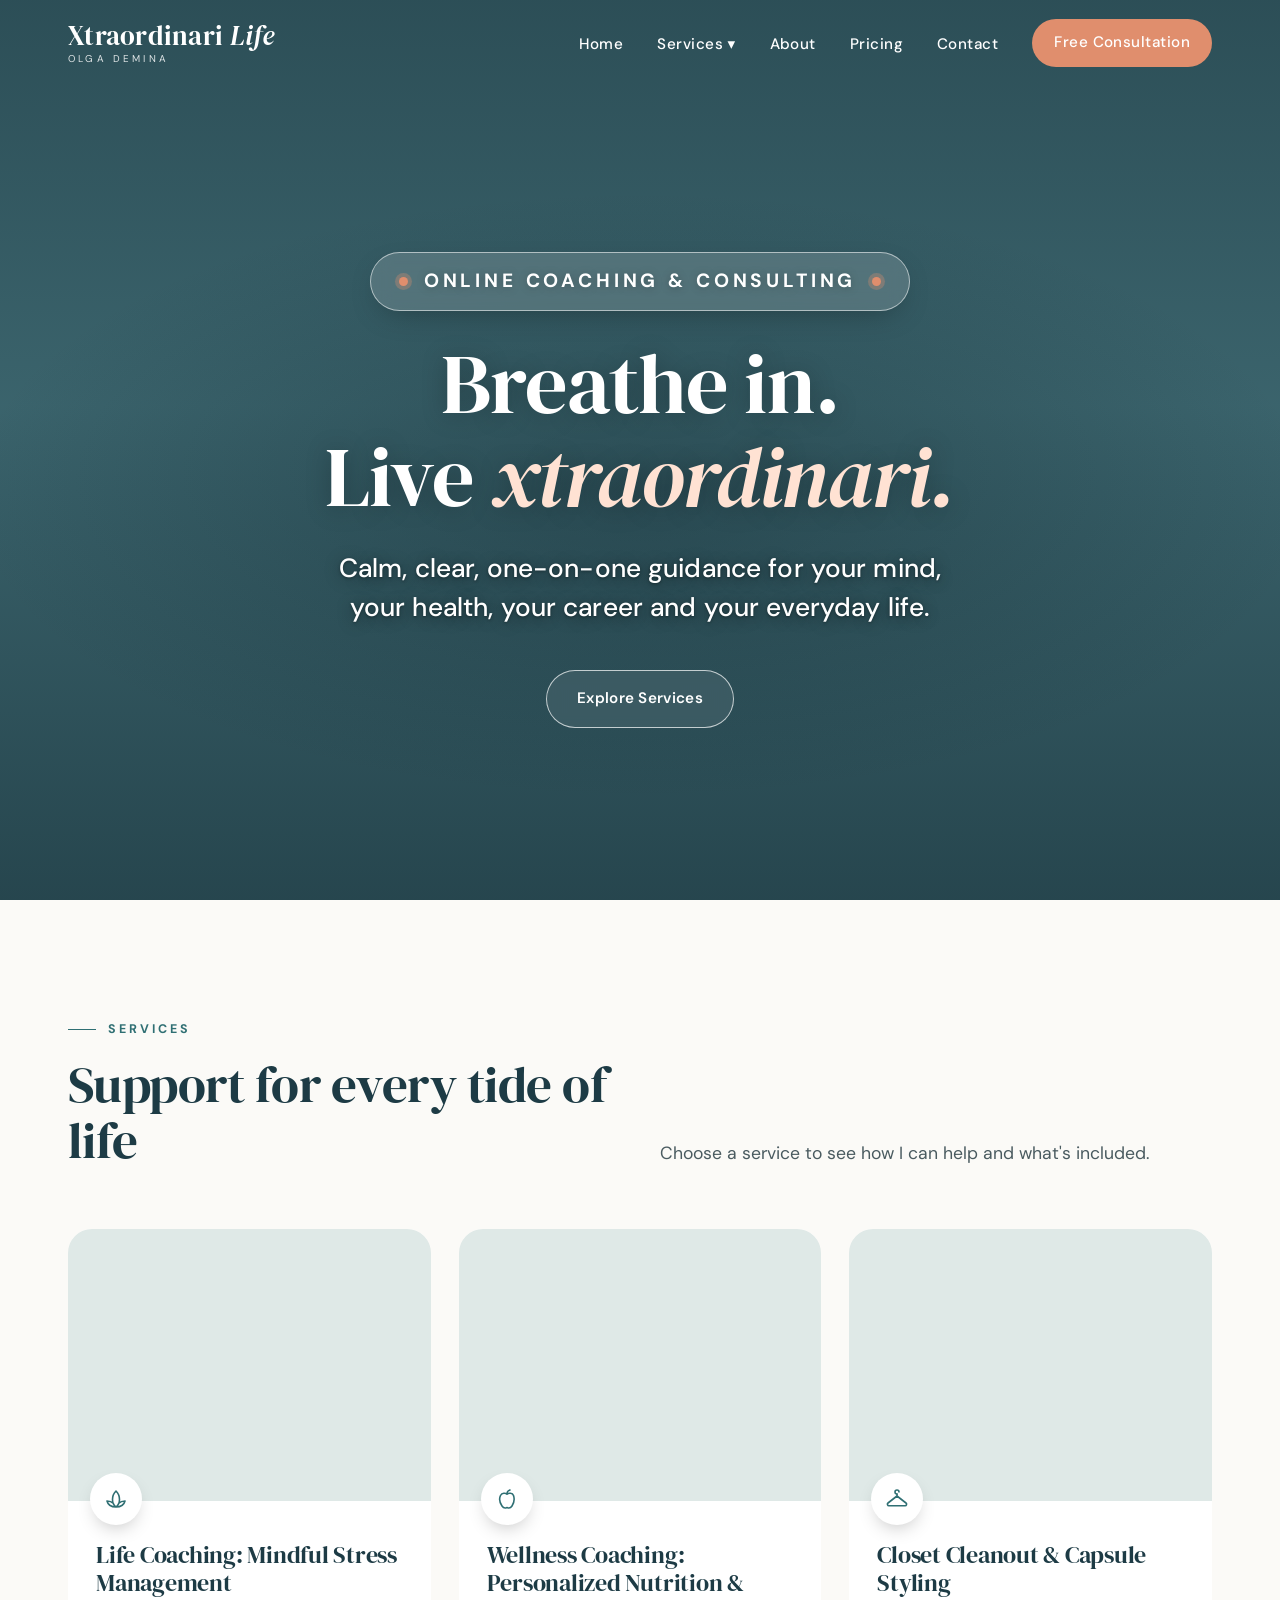
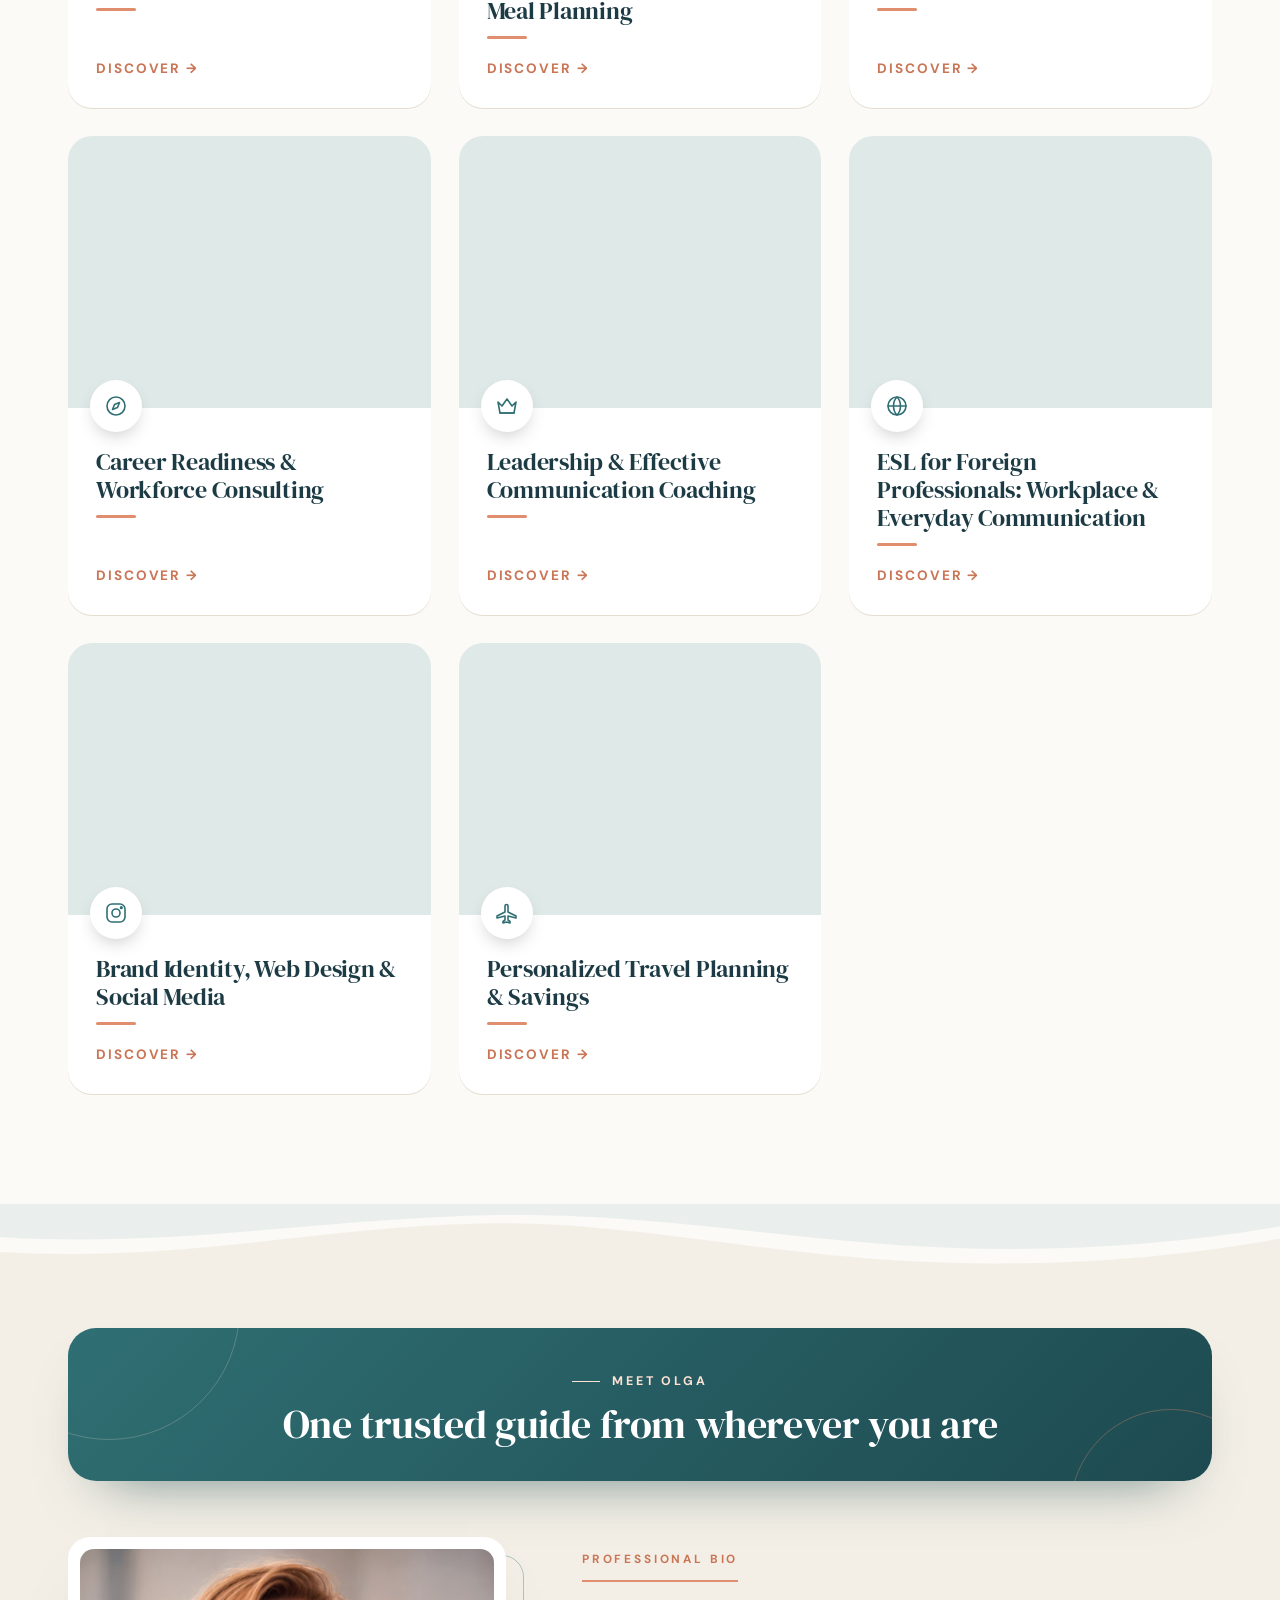
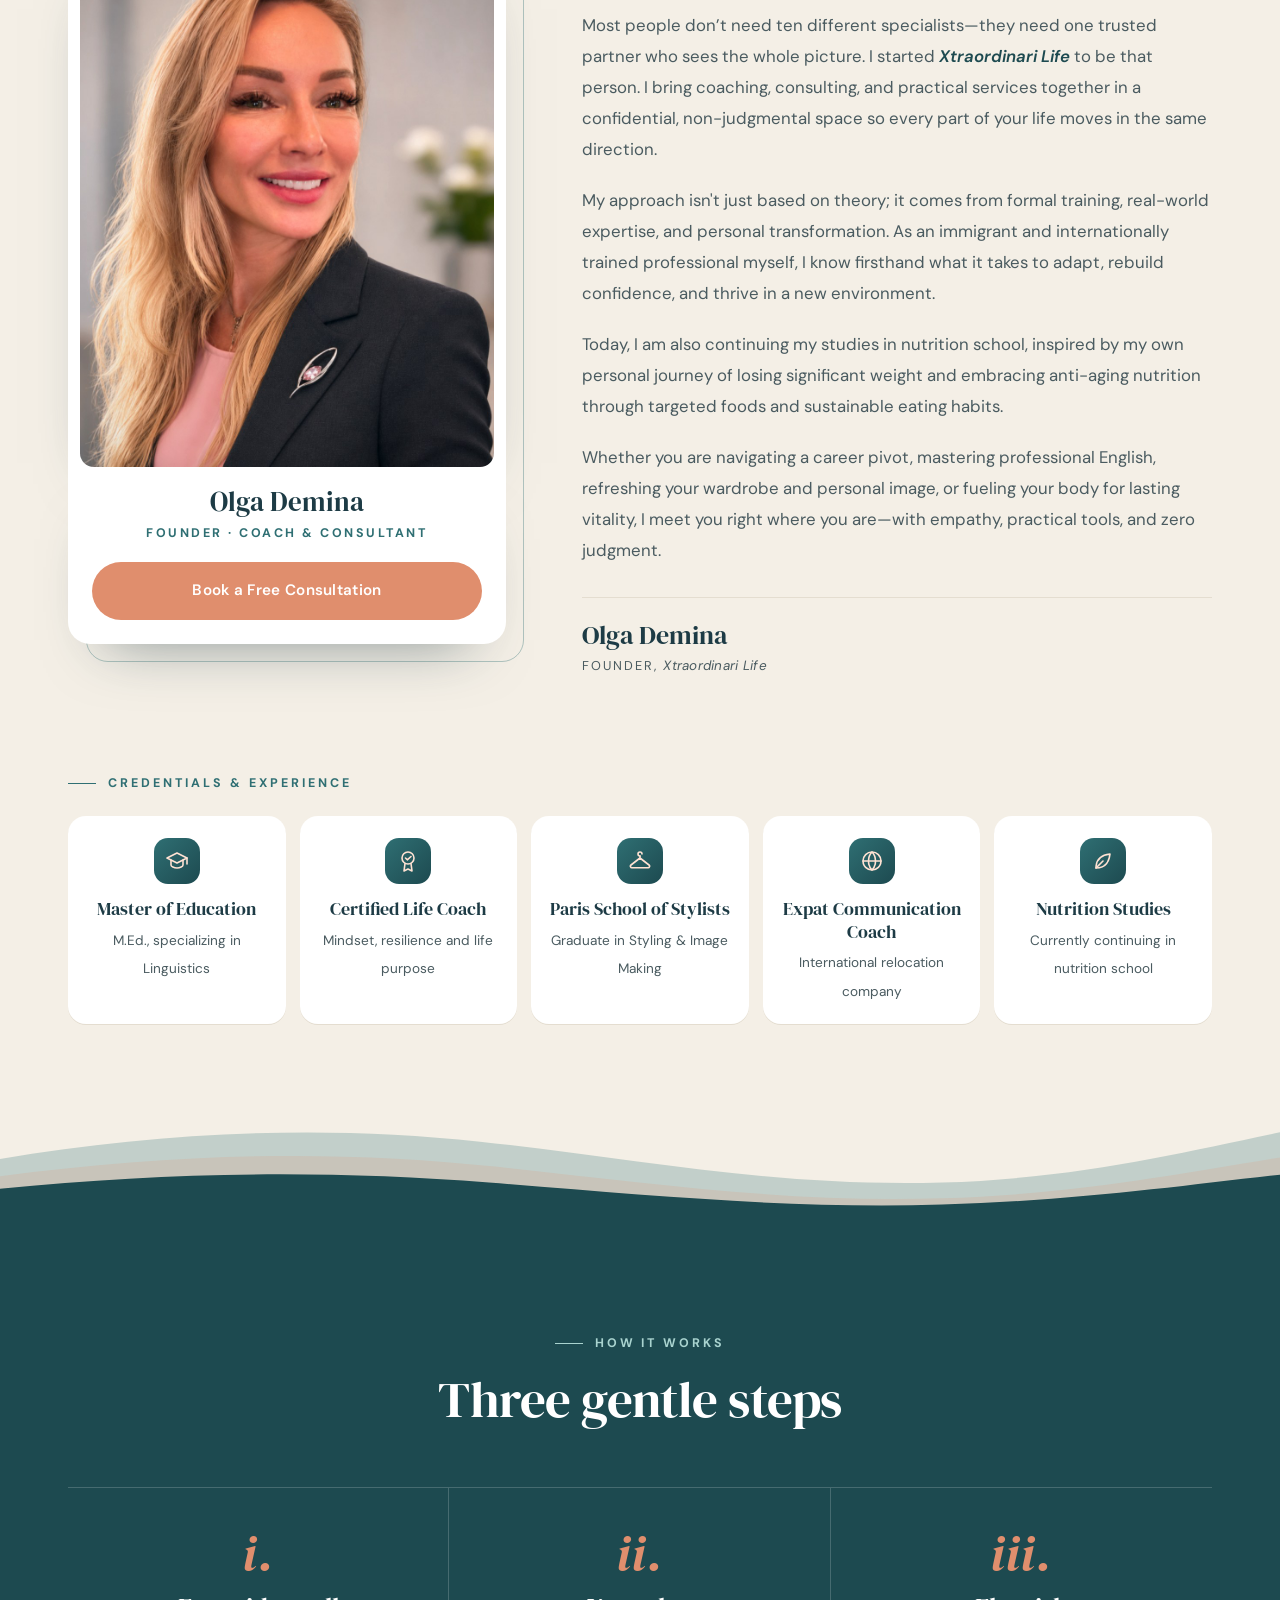
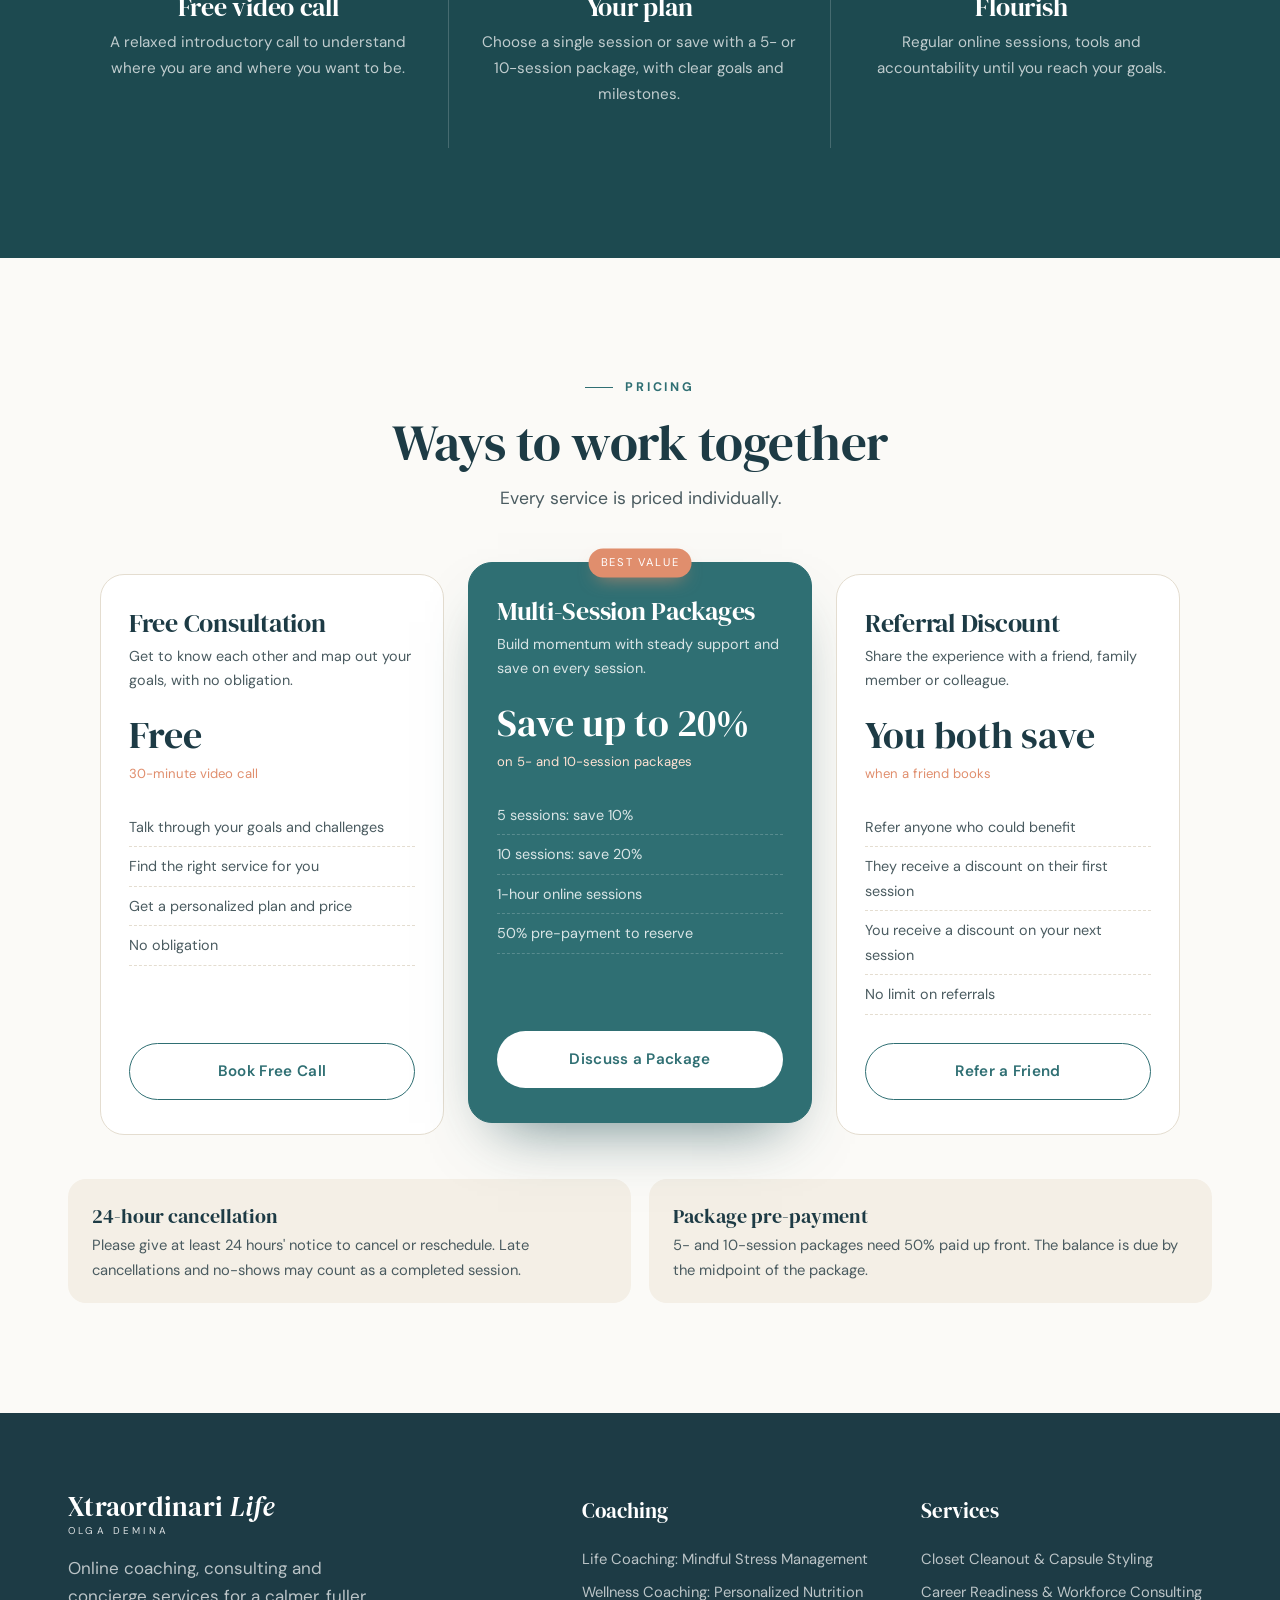
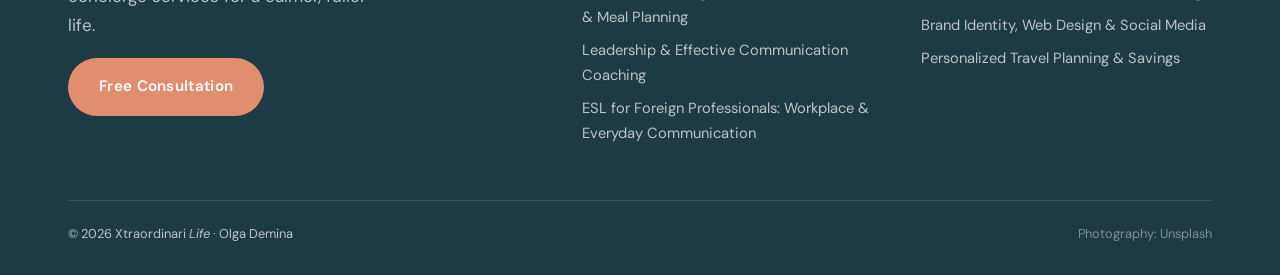
==== index.html @ 35a38933 "Add files via upload" ====
<!DOCTYPE html>
<html lang="en">
<head>
<meta charset="UTF-8">
<meta name="viewport" content="width=device-width, initial-scale=1.0">
<title>xtraordinari Life | Olga Demina — Online Coaching & Consulting</title>
<link rel="canonical" href="https://www.xtraordinari.com/">
<meta name="description" content="xtraordinari Life with Olga Demina: online life coaching, wellness and nutrition coaching, closet and capsule styling, career and workforce consulting, leadership and communication coaching, ESL for professionals, travel planning, and brand identity, web design and social media.">
<link rel="preconnect" href="https://fonts.googleapis.com"><link rel="preconnect" href="https://fonts.gstatic.com" crossorigin>
<link href="https://fonts.googleapis.com/css2?family=DM+Serif+Display:ital@0;1&family=DM+Sans:ital,opsz,wght@0,9..40,400;0,9..40,500;0,9..40,600;0,9..40,700;1,9..40,400&display=swap" rel="stylesheet">
<style>
:root{--sea:#2f6f73;--sea-deep:#1d4a50;--navy:#1d3b45;--sand:#f4efe6;--foam:#fbfaf7;--coral:#e08e6d;--coral-d:#c97556;--mist:#dfe9e7;--muted:#4a5b60;--line:#e4ddd0;--r:24px;--serif:'DM Serif Display',Georgia,serif;--sans:'DM Sans',system-ui,sans-serif}
*{box-sizing:border-box;margin:0;padding:0}
html{scroll-behavior:smooth}
body{font-family:var(--sans);font-weight:400;font-size:17px;color:var(--navy);background:var(--foam);line-height:1.7;-webkit-font-smoothing:antialiased}
a{color:inherit;text-decoration:none}
img{display:block;max-width:100%}
.wrap{max-width:1200px;margin:0 auto;padding:0 28px}
h1,h2,h3{font-family:var(--serif);font-weight:400;line-height:1.1;letter-spacing:-.01em;color:var(--navy)}
h2{font-size:clamp(2.3rem,4vw,3.4rem)}
h3{font-size:1.65rem}
.kicker{font-size:.78rem;letter-spacing:.24em;text-transform:uppercase;color:var(--sea);font-weight:700;display:inline-flex;align-items:center;gap:12px;margin-bottom:16px}
.kicker::before{content:"";width:28px;height:1px;background:currentColor}
.lead{font-size:1.1rem;color:var(--muted);font-weight:400;max-width:620px}
section{padding:110px 0}
.btn{display:inline-flex;align-items:center;gap:10px;padding:15px 30px;border-radius:999px;font-family:var(--sans);font-weight:600;font-size:.95rem;letter-spacing:.02em;cursor:pointer;border:1px solid transparent;transition:.3s}
.btn-coral{background:var(--coral);color:#fff}.btn-coral:hover{background:var(--coral-d);transform:translateY(-2px)}
.btn-ghost{border-color:rgba(255,255,255,.7);color:#fff;backdrop-filter:blur(6px);background:rgba(255,255,255,.08)}.btn-ghost:hover{background:#fff;color:var(--navy)}
.btn-line{border-color:var(--sea);color:var(--sea)}.btn-line:hover{background:var(--sea);color:#fff}

/* header */
header{position:fixed;inset:0 0 auto 0;z-index:60;transition:.35s}
header.solid{background:rgba(251,250,247,.94);backdrop-filter:blur(14px);box-shadow:0 1px 0 var(--line)}
.nav{display:flex;align-items:center;justify-content:space-between;height:86px}
.logo{font-family:var(--serif);font-size:1.7rem;font-weight:400;color:#fff;letter-spacing:.01em;line-height:1}
.logo small{display:block;font-family:var(--sans);font-size:.62rem;letter-spacing:.32em;text-transform:uppercase;font-weight:400;opacity:.85;margin-top:5px}
header.solid .logo,header.solid .menu>li>a,header.solid .menu>li>button{color:var(--navy)}
.menu{display:flex;gap:34px;list-style:none;align-items:center}
.menu>li>a,.menu>li>button{color:#fff;font-size:.95rem;font-weight:500;background:none;border:0;font-family:var(--sans);cursor:pointer;letter-spacing:.03em}
.menu>li>a:hover,.menu>li>button:hover{color:var(--coral)}
.menu>li>a.btn{color:#fff!important;padding:11px 22px;background:var(--coral)}
.dropdown{position:relative}
.dropdown-panel{position:absolute;top:calc(100% + 18px);right:-120px;width:620px;background:#fff;border-radius:20px;padding:16px;display:grid;grid-template-columns:1fr 1fr;gap:2px;box-shadow:0 30px 60px -30px rgba(29,59,69,.4);opacity:0;visibility:hidden;transform:translateY(8px);transition:.25s}
.dropdown-panel::before{content:"";position:absolute;top:-18px;left:0;right:0;height:18px}
.dropdown:hover .dropdown-panel,.dropdown:focus-within .dropdown-panel{opacity:1;visibility:visible;transform:none}
.dropdown-panel a{display:flex;gap:12px;align-items:center;padding:9px 12px;border-radius:12px;font-size:.9rem;color:var(--navy)}
.dropdown-panel a:hover{background:var(--sand)}
.mini-ico{width:30px;height:30px;border-radius:50%;background:var(--mist);color:var(--sea);display:grid;place-items:center;flex-shrink:0}.mini-ico svg{width:16px;height:16px}
.burger{display:none;background:none;border:0;width:44px;height:44px;cursor:pointer}
.burger span{display:block;width:24px;height:1.5px;background:#fff;margin:6px auto}
header.solid .burger span{background:var(--navy)}

/* hero */
.hero{position:relative;min-height:100vh;display:flex;align-items:center;color:#fff;background:#4c7d86 center/cover no-repeat;overflow:hidden}
.hero::before{content:"";position:absolute;inset:0;background:radial-gradient(ellipse 70% 45% at 50% 55%,rgba(18,40,48,.35),transparent 75%),linear-gradient(180deg,rgba(18,40,48,.55) 0%,rgba(18,40,48,.3) 45%,rgba(18,40,48,.65) 100%)}
.hero .wrap{position:relative;text-align:center;padding-top:80px}
.hero h1{color:#fff;font-size:clamp(2.8rem,6.6vw,5.6rem);font-weight:400;letter-spacing:-.015em;text-shadow:0 2px 24px rgba(0,0,0,.25)}
.hero h1 em{font-style:italic;color:#ffe2d3}
.hero p{font-size:clamp(1.15rem,1.9vw,1.5rem);font-weight:500;line-height:1.55;max-width:760px;margin:24px auto 40px;color:#fff;text-shadow:0 2px 16px rgba(0,0,0,.45),0 1px 3px rgba(0,0,0,.35)}
.hero p.hero-lead{font-size:clamp(1.2rem,2.1vw,1.65rem);line-height:1.5;max-width:640px;text-wrap:balance;letter-spacing:.005em;margin:26px auto 42px}
.hero .kicker{color:#fff}
.hero-theme{display:inline-flex;align-items:center;gap:16px;margin-bottom:26px;padding:12px 28px;border-radius:999px;background:rgba(255,255,255,.16);border:1.5px solid rgba(255,255,255,.55);backdrop-filter:blur(10px);-webkit-backdrop-filter:blur(10px);color:#fff;font-family:var(--sans);font-weight:700;font-size:clamp(.95rem,1.5vw,1.25rem);letter-spacing:.2em;text-transform:uppercase;box-shadow:0 10px 30px -12px rgba(0,0,0,.35);text-shadow:0 1px 8px rgba(0,0,0,.25)}
.hero-theme i{width:9px;height:9px;border-radius:50%;background:var(--coral);box-shadow:0 0 0 4px rgba(224,142,109,.3);flex-shrink:0}
@media(max-width:600px){.hero-theme{letter-spacing:.12em;padding:10px 18px;gap:10px;font-size:.85rem}}
.hero-actions{display:flex;gap:14px;justify-content:center;flex-wrap:wrap}
.hero-strip{position:absolute;left:50%;bottom:36px;transform:translateX(-50%);display:flex;gap:0;background:rgba(255,255,255,.14);backdrop-filter:blur(14px);border:1px solid rgba(255,255,255,.25);border-radius:999px;padding:10px 12px;white-space:nowrap}
.hero-strip span{padding:6px 22px;font-size:.88rem;letter-spacing:.04em;border-right:1px solid rgba(255,255,255,.25)}
.hero-strip span:last-child{border:0}

/* services */
.services{background:var(--foam)}
.head{display:grid;grid-template-columns:1fr 1fr;gap:40px;align-items:end;margin-bottom:60px}
.tiles{display:grid;grid-template-columns:repeat(auto-fill,minmax(270px,1fr));gap:28px}
.card{background:#fff;border-radius:var(--r);overflow:hidden;display:flex;flex-direction:column;transition:.35s;box-shadow:0 1px 0 var(--line)}
.card:hover{transform:translateY(-6px);box-shadow:0 30px 50px -30px rgba(29,59,69,.45)}
.card .ph{aspect-ratio:4/3;position:relative}
.card .ph-img{position:absolute;inset:0;overflow:hidden;background:var(--mist)}
.card .ph-img div{position:absolute;inset:0;background-position:center;background-size:cover;background-repeat:no-repeat;transition:transform .8s}
.card:hover .ph-img div{transform:scale(1.06)}
.card .ico{position:absolute;left:22px;bottom:-24px;width:52px;height:52px;border-radius:50%;background:#fff;color:var(--sea);display:grid;place-items:center;box-shadow:0 8px 20px -8px rgba(0,0,0,.3);z-index:2}
.card .ico svg{width:24px;height:24px}
.card .body{padding:40px 28px 28px;flex:1;display:flex;flex-direction:column}
.card .sub{font-size:.72rem;letter-spacing:.16em;text-transform:uppercase;font-weight:700;color:var(--sea);margin-bottom:10px;line-height:1.4}
.card h3{font-size:clamp(1.5rem,1.9vw,1.75rem);line-height:1.15;margin-bottom:18px;color:var(--navy);position:relative;padding-bottom:14px}
.card h3::after{content:"";position:absolute;left:0;bottom:0;width:40px;height:3px;border-radius:3px;background:var(--coral);transition:width .35s}
.card:hover h3::after{width:80px}
.card:hover h3{color:var(--sea-deep)}
.card p{font-size:1rem;line-height:1.6;color:var(--muted);font-weight:400;flex:1}
.card .go{margin-top:auto;font-size:.85rem;letter-spacing:.14em;text-transform:uppercase;color:var(--coral-d);font-weight:700}

/* about */
.about{background:var(--sand);padding:0;overflow:hidden}
#about{scroll-margin-top:60px}
.about .about-grid{padding:56px 28px 90px}
.wave{line-height:0}.wave svg{display:block;width:100%;height:90px}
.wave-bottom svg{height:110px}
.about-head{padding:34px 28px 0}
.about-title{position:relative;background:linear-gradient(135deg,var(--sea),var(--sea-deep));border-radius:28px;padding:34px 44px;text-align:center;overflow:hidden;box-shadow:0 30px 60px -36px rgba(29,74,80,.7)}
.about-title::before,.about-title::after{content:"";position:absolute;border-radius:50%;border:1px solid rgba(255,226,211,.22)}
.about-title::before{width:260px;height:260px;left:-90px;top:-150px}
.about-title::after{width:200px;height:200px;right:-60px;bottom:-130px;border-color:rgba(224,142,109,.35)}
.about-title .kicker{color:#ffe2d3;margin-bottom:10px}
.about-title h2{color:#fff;font-size:clamp(1.6rem,3.1vw,2.6rem);white-space:nowrap;line-height:1.15}
.about-marquee{overflow:hidden;white-space:nowrap;user-select:none}
.about-marquee .track{display:inline-flex;align-items:center;gap:34px;padding-right:34px;animation:aboutScroll 46s linear infinite;will-change:transform}
.about-marquee .track.rev{animation-direction:reverse;animation-duration:52s}
.about-marquee:hover .track{animation-play-state:paused}
@keyframes aboutScroll{from{transform:translateX(0)}to{transform:translateX(-50%)}}
.about-marquee i{font-style:normal;color:var(--coral);font-size:.9rem}
.m1{margin:56px 0 0;padding:20px 0;border-top:1px solid rgba(29,74,80,.18);border-bottom:1px solid rgba(29,74,80,.18)}
.m1 span{font-family:var(--serif);font-size:clamp(1.35rem,2.2vw,1.75rem);line-height:1.2;color:var(--sea-deep);letter-spacing:.01em}
.m1 i{font-size:.7rem}
.m2{background:var(--sea-deep);padding:22px 0}
.m2 span{font-family:var(--sans);font-size:.95rem;font-weight:700;letter-spacing:.2em;text-transform:uppercase;color:#f4efe6}
.m2 i{color:#ffe2d3}
.creds-row{padding:0 28px 80px}
.creds{display:grid;grid-template-columns:repeat(5,1fr);gap:14px;margin-top:6px}
.creds .cred{flex-direction:column;align-items:center;justify-content:flex-start;text-align:center;padding:22px 16px 20px}
.creds .cred b{margin-bottom:4px}
.cred{display:flex;gap:14px;align-items:center;background:#fff;border-radius:18px;padding:16px 18px;box-shadow:0 1px 0 var(--line);transition:transform .3s,box-shadow .3s}
.cred:hover{transform:translateY(-3px);box-shadow:0 18px 34px -22px rgba(29,59,69,.45)}

.cred-ico{width:46px;height:46px;border-radius:14px;background:linear-gradient(135deg,var(--sea),var(--sea-deep));color:#ffe2d3;display:grid;place-items:center;flex-shrink:0}
.cred-ico svg{width:24px;height:24px}
.cred b{display:block;font-family:var(--serif);font-weight:400;font-size:1.15rem;color:var(--navy);line-height:1.2}
.cred div span{font-size:.85rem;color:var(--muted);line-height:1.4}
.pull{position:relative;margin:30px 0 0;padding:28px 32px 26px 34px;background:#fff;border-radius:22px;border-left:4px solid var(--coral);font-family:var(--serif);font-style:italic;font-size:clamp(1.35rem,2vw,1.65rem);line-height:1.35;color:var(--sea-deep);box-shadow:0 26px 50px -34px rgba(29,59,69,.5)}
.pull .qm{position:absolute;left:22px;top:6px;font-size:4.6rem;line-height:1;color:var(--coral);font-style:normal}
.pull cite{display:block;margin-top:12px;font-family:var(--sans);font-style:normal;font-size:.75rem;letter-spacing:.22em;text-transform:uppercase;color:var(--coral-d);font-weight:700}
.js-reveal .reveal{opacity:0;transform:translateY(18px);transition:opacity .7s ease,transform .7s ease}
.js-reveal .reveal.in{opacity:1;transform:none}
@media(prefers-reduced-motion:reduce){.about-marquee .track{animation:none}.js-reveal .reveal{opacity:1;transform:none;transition:none}}
.about-grid{display:grid;grid-template-columns:minmax(300px,.82fr) 1.18fr;gap:76px;align-items:start}
@media(min-width:901px){.about .bio-card{position:sticky;top:110px}}
.bio-card{position:relative;max-width:440px;width:100%}
.bio-card::before{content:"";position:absolute;inset:18px -18px -18px 18px;border:1.5px solid var(--sea);border-radius:22px;opacity:.35}
.bio-photo{position:relative;margin:0;background:#fff;padding:12px 12px 0;border-radius:22px 22px 0 0;box-shadow:0 34px 60px -38px rgba(29,59,69,.55)}
.bio-photo img{display:block;width:100%;height:auto;aspect-ratio:4/5;object-fit:cover;object-position:center 20%;border-radius:14px}
.bio-id{position:relative;background:#fff;border-radius:0 0 22px 22px;padding:20px 24px 24px;text-align:center;box-shadow:0 34px 60px -38px rgba(29,59,69,.55)}
.bio-id b{display:block;font-family:var(--serif);font-weight:400;font-size:1.7rem;color:var(--navy);line-height:1.1}
.bio-id span{display:block;margin:6px 0 18px;font-size:.78rem;letter-spacing:.2em;text-transform:uppercase;font-weight:700;color:var(--sea)}
.bio-id .btn{width:100%;justify-content:center}
.bio-text{max-width:640px;padding-top:6px}
.bio-label{display:inline-block;font-size:.74rem;letter-spacing:.24em;text-transform:uppercase;font-weight:700;color:var(--coral-d);padding-bottom:10px;margin-bottom:6px;border-bottom:2px solid var(--coral)}
.about .bio-text p{line-height:1.85;margin-bottom:20px}
.about .bio-text p.bio-sign{margin:30px 0 0;padding-top:22px;border-top:1px solid var(--line);font-family:var(--serif);font-size:1.6rem;color:var(--navy);line-height:1.2}
.bio-sign span{display:block;font-family:var(--sans);font-size:.8rem;letter-spacing:.16em;text-transform:uppercase;color:var(--muted);margin-top:8px}
.bio-sign span em{text-transform:none;letter-spacing:.02em;font-size:1.05em}
.collage{position:relative;height:600px;max-width:480px}
.collage .ring{position:absolute;left:0;top:26px;width:86%;height:calc(100% - 26px);border:2px solid var(--sea);border-radius:240px 240px 28px 28px;opacity:.45}
.collage .a{position:absolute;right:0;top:0;width:86%;height:calc(100% - 26px);border-radius:240px 240px 28px 28px;background:var(--mist) center 22%/cover no-repeat;box-shadow:0 34px 60px -30px rgba(29,59,69,.55)}
.collage .badge{position:absolute;left:0;bottom:0;z-index:2;background:#fff;border-radius:18px;padding:16px 20px;box-shadow:0 20px 40px -20px rgba(0,0,0,.3);font-size:.85rem;color:var(--muted)}
.collage .badge b{display:block;font-family:var(--serif);font-size:1.4rem;color:var(--navy);font-weight:400}
.about .about-lead{margin-top:22px}
.about .about-lead em{color:var(--sea-deep);font-weight:600}
.about p{color:var(--muted);font-weight:400;margin-bottom:16px;font-size:1.05rem}
.ticks{list-style:none;display:grid;grid-template-columns:1fr 1fr;gap:12px 20px;margin:26px 0}
.ticks li{display:flex;gap:10px;align-items:center;font-size:.95rem}
.ticks li::before{content:"";width:8px;height:8px;border-radius:50%;background:var(--coral);flex-shrink:0}
.langs{display:flex;gap:10px;flex-wrap:wrap}
.langs span{border:1px solid var(--sea);color:var(--sea);border-radius:999px;padding:6px 16px;font-size:.85rem}

/* steps */
.steps{background:var(--sea-deep);color:#fff;text-align:center}
.steps h2{color:#fff}
.steps .kicker{color:#a9d3cf}
.step-row{display:grid;grid-template-columns:repeat(3,1fr);gap:0;margin-top:60px;border-top:1px solid rgba(255,255,255,.18)}
.step-row div{padding:40px 30px;border-right:1px solid rgba(255,255,255,.18)}
.step-row div:last-child{border:0}
.step-row b{font-family:var(--serif);font-style:italic;font-size:3.2rem;color:var(--coral);font-weight:400;display:block;line-height:1}
.step-row h3{color:#fff;margin:14px 0 8px}
.step-row p{color:rgba(255,255,255,.72);font-weight:400;font-size:.95rem}

/* pricing */
.pricing{text-align:center}
.price-grid{display:grid;grid-template-columns:repeat(3,1fr);gap:24px;margin-top:60px;text-align:left;max-width:1080px;margin-left:auto;margin-right:auto}
.price{background:#fff;border:1px solid var(--line);border-radius:var(--r);padding:34px 28px;display:flex;flex-direction:column;position:relative}
.price.featured{background:var(--sea);color:#fff;border-color:var(--sea);transform:translateY(-12px);box-shadow:0 30px 60px -30px rgba(29,74,80,.7)}
.price.featured h3,.price.featured .amt{color:#fff}.price.featured p,.price.featured li{color:rgba(255,255,255,.82)}
.price .tag{position:absolute;top:0;left:50%;transform:translate(-50%,-50%);white-space:nowrap;box-shadow:0 8px 18px -8px rgba(224,142,109,.8);font-size:.7rem;letter-spacing:.16em;text-transform:uppercase;background:var(--coral);color:#fff;border-radius:999px;padding:5px 12px}
.price p{font-size:.9rem;color:var(--muted);font-weight:400;margin:6px 0 22px;min-height:46px}
.amt{font-family:var(--serif);font-size:clamp(2rem,3vw,2.6rem);color:var(--navy);line-height:1.05}
.amt small{font-family:var(--sans);font-size:.85rem;opacity:.7}
.save{font-size:.82rem;color:var(--coral);margin-top:8px;min-height:20px}
.save s{opacity:.6;margin-left:6px}
.price ul{list-style:none;margin:22px 0 28px;flex:1}
.price li{font-size:.9rem;padding:7px 0;border-bottom:1px dashed var(--line);color:var(--muted)}
.price.featured li{border-color:rgba(255,255,255,.2)}
.price.featured .save{color:#ffe2d3}
.price .btn{justify-content:center}
.price.featured .btn{background:#fff;color:var(--sea)}
.notes{display:grid;grid-template-columns:1fr 1fr;gap:18px;margin-top:44px;text-align:left}
.notes div{background:var(--sand);border-radius:18px;padding:20px 24px;font-size:.92rem;color:var(--muted)}
.notes b{color:var(--navy);display:block;font-family:var(--serif);font-size:1.25rem;font-weight:400}

/* booking */
.booking{position:relative;background:#6d97a0 center/cover;padding:130px 0}
.booking::before{content:"";position:absolute;inset:0;background:linear-gradient(90deg,rgba(18,40,48,.8),rgba(18,40,48,.35))}
.book-grid{position:relative;display:grid;grid-template-columns:1fr 1fr;gap:60px;align-items:center}
.book-copy{color:#fff}.book-copy h2{color:#fff}.book-copy .kicker{color:#ffe2d3}
.book-copy p{color:rgba(255,255,255,.85);font-weight:400;margin:18px 0 28px;font-size:1.08rem}
.book-copy ul{list-style:none;margin-bottom:30px}
.book-copy li{padding:6px 0;font-weight:400}
.pick{display:block;font-size:.78rem;letter-spacing:.14em;text-transform:uppercase;font-weight:700;color:#ffe2d3;margin:6px 0 8px}
.pick-select{width:100%;max-width:420px;padding:13px 16px;border-radius:14px;border:1.5px solid rgba(255,255,255,.55);background:rgba(255,255,255,.95);font-family:var(--sans);font-size:1rem;color:var(--navy);margin-bottom:18px}.book-copy li::before{content:"—  ";color:var(--coral)}
form.glass{background:rgba(251,250,247,.96);border-radius:28px;padding:40px;box-shadow:0 40px 80px -40px rgba(0,0,0,.6)}
form.glass h3{margin-bottom:18px}
.field{margin-bottom:14px}
.field label{display:block;font-size:.72rem;letter-spacing:.18em;text-transform:uppercase;color:var(--sea);margin-bottom:5px}
.field input,.field select,.field textarea{width:100%;border:0;border-bottom:1px solid #cdd8d6;background:transparent;padding:10px 2px;font-family:var(--sans);font-size:.98rem;color:var(--navy)}
.field input:focus,.field select:focus,.field textarea:focus{outline:none;border-color:var(--coral)}
.row2{display:grid;grid-template-columns:1fr 1fr;gap:18px}
.fine{font-size:.8rem;color:var(--muted);margin-top:10px}
.success{display:none;margin-top:12px;background:var(--mist);padding:12px 16px;border-radius:12px;font-size:.9rem}

/* service page */
.page{display:none}.page.active{display:block;animation:fade .5s}
@keyframes fade{from{opacity:0}to{opacity:1}}
.s-hero{position:relative;min-height:74vh;display:flex;align-items:flex-end;background:#4c7d86 center/cover;color:#fff;padding:140px 0 70px}
.s-hero::before{content:"";position:absolute;inset:0;background:linear-gradient(180deg,rgba(18,40,48,.45),rgba(18,40,48,.82))}
.s-hero .wrap{position:relative;width:100%}
.crumb{font-size:.85rem;opacity:.75;margin-bottom:22px}
.crumb a:hover{color:var(--coral)}
.s-hero h1{color:#fff;font-size:clamp(2.3rem,4.6vw,4rem);max-width:920px;margin-bottom:30px;text-wrap:balance}
.s-hero .kicker{color:#ffe2d3}
.s-hero p{max-width:640px;font-weight:400;font-size:1.15rem;margin:14px 0 30px;color:rgba(255,255,255,.9)}
.s-body{display:grid;grid-template-columns:1.55fr 1fr;gap:70px;padding:90px 0}
.s-body h2{font-size:2.3rem;margin:0 0 16px}
.s-body p{color:var(--muted);font-weight:400;font-size:1.05rem;margin-bottom:16px}
.offers{display:grid;grid-template-columns:1fr 1fr;gap:12px;margin:24px 0 46px}
.offers div{background:#fff;border-radius:16px;padding:16px 18px;display:flex;gap:12px;align-items:flex-start;font-size:.95rem;box-shadow:0 1px 0 var(--line)}
.offers b{display:block;color:var(--navy);font-weight:700;margin-bottom:4px;line-height:1.35}
.offers span{color:var(--muted);line-height:1.55}
.offers .dc{grid-column:1/-1;background:var(--sand);box-shadow:none;border-left:4px solid var(--coral);border-radius:12px 16px 16px 12px}
.offers .dc i{background:#fff;color:var(--coral-d)}
.offers .grp{grid-column:1/-1;font-size:1.45rem;margin:18px 0 2px;color:var(--sea-deep)}
.help-list{list-style:none;margin:0 0 16px}
.help-list li{color:var(--muted);font-size:1.05rem;padding:8px 0 8px 22px;position:relative}
.help-list li::before{content:"";position:absolute;left:2px;top:18px;width:8px;height:8px;border-radius:50%;background:var(--coral)}
.help-list b{color:var(--navy)}
.offers i{width:22px;height:22px;border-radius:50%;background:var(--mist);color:var(--sea);display:grid;place-items:center;flex-shrink:0;margin-top:2px}.offers i svg{width:12px;height:12px}
.who{list-style:none;columns:2;gap:30px}
.who li{padding:8px 0;break-inside:avoid;color:var(--muted)}.who li::before{content:"~  ";color:var(--coral)}
.note{background:var(--sand);border-radius:16px;padding:16px 20px;font-size:.88rem;color:var(--muted);margin:10px 0 30px}
.side{background:#fff;border-radius:var(--r);padding:32px;position:sticky;top:110px;box-shadow:0 30px 60px -40px rgba(29,59,69,.5);border:1px solid var(--line)}
.side ul{list-style:none;margin:18px 0 24px}
.side li{display:flex;justify-content:space-between;padding:11px 0;border-bottom:1px solid var(--line);font-size:.95rem}
.side li em{font-style:normal;color:var(--coral);font-size:.75rem;display:block}
.side .btn{width:100%;justify-content:center;margin-bottom:10px}
.more{background:var(--sand);padding:90px 0}
.more .tiles{grid-template-columns:repeat(3,1fr)}

footer{background:var(--navy);color:rgba(255,255,255,.7);padding:80px 0 30px;font-weight:400}
.f-grid{display:grid;grid-template-columns:1.6fr 1fr 1fr;gap:48px}
footer h4{font-family:var(--serif);color:#fff;font-size:1.3rem;font-weight:400;margin-bottom:14px}
footer ul{list-style:none}footer li{padding:4px 0;font-size:.92rem}footer a:hover{color:var(--coral)}
.f-bot{border-top:1px solid rgba(255,255,255,.12);margin-top:50px;padding-top:22px;display:flex;justify-content:space-between;flex-wrap:wrap;gap:10px;font-size:.8rem}
.credit{opacity:.6}

@media(max-width:1000px){.creds{grid-template-columns:repeat(3,1fr)}.price-grid{grid-template-columns:1fr;max-width:520px}.price.featured{transform:none}.f-grid{grid-template-columns:1fr 1fr}.more .tiles{grid-template-columns:1fr 1fr}}
@media(max-width:900px){
  .menu{position:fixed;top:86px;left:0;right:0;bottom:0;background:var(--foam);flex-direction:column;align-items:stretch;gap:0;padding:16px 28px;overflow:auto;display:none}
  .menu.open{display:flex}
  .menu>li{border-bottom:1px solid var(--line)}
  .menu>li>a,.menu>li>button{color:var(--navy)!important;display:block;width:100%;text-align:left;padding:15px 0;font-size:1.05rem}
  .menu .btn{justify-content:center;margin-top:16px}
  .dropdown-panel{position:static;opacity:1;visibility:visible;transform:none;width:auto;box-shadow:none;grid-template-columns:1fr;display:none;padding:0 0 10px}
  .dropdown.open .dropdown-panel{display:grid}
  .burger{display:block}
  header{background:rgba(251,250,247,.94)}header .logo{color:var(--navy)}header .burger span{background:var(--navy)}
  .head,.about-grid,.book-grid,.s-body{grid-template-columns:1fr}
  .bio-card{margin:0 auto 18px;max-width:420px}.bio-card::before{inset:14px -10px -10px 14px}
  .step-row{grid-template-columns:1fr}.step-row div{border-right:0;border-bottom:1px solid rgba(255,255,255,.18)}
  .notes{grid-template-columns:1fr}
  .side{position:static}
  .hero-strip{display:none}
}
@media(max-width:600px){
  section{padding:76px 0}
  .about .about-grid{padding:40px 16px 60px}.about-head{padding:24px 16px 0}.about-title{padding:26px 20px}.about-title h2{white-space:normal;text-wrap:balance}.wave svg{height:56px}.wave-bottom svg{height:70px}.creds-row{padding:0 16px 60px}.creds{grid-template-columns:1fr 1fr}.creds .cred:last-child{grid-column:1/-1}.pull{padding:24px 22px 22px 24px}.wrap{padding:0 16px}
  .price-grid,.f-grid,.more .tiles,.offers,.row2,.ticks{grid-template-columns:1fr}
  .who{columns:1}
  form.glass{padding:28px 20px}
}
</style>
</head>
<body>
<header id="hdr">
  <div class="wrap nav">
    <a href="#home" class="logo">Xtraordinari <em>Life</em><small>Olga Demina</small></a>
    <ul class="menu" id="menu">
      <li><a href="#home">Home</a></li>
      <li class="dropdown" id="dd"><button type="button" id="ddBtn">Services ▾</button><div class="dropdown-panel" id="ddPanel"></div></li>
      <li><a href="#about">About</a></li>
      <li><a href="#pricing">Pricing</a></li>
      <li><a href="mailto:olga.demina@xtraordinari.com" class="js-contact-mail">Contact</a></li>
      <li><a href="https://cal.com/olga-n-demina/30min" target="_blank" rel="noopener" class="btn btn-coral js-consult-link">Free Consultation</a></li>
    </ul>
    <button class="burger" id="burger" aria-label="Menu"><span></span><span></span><span></span></button>
  </div>
</header>

<main>
<div class="page active" id="page-home">
  <section class="hero" id="top" style="background-image:url('images/hero-ocean.jpg'), url('https://images.unsplash.com/photo-1439405326854-014607f694d7?auto=format&fit=crop&w=2200&q=80')">
    <div class="wrap">
      <span class="hero-theme"><i></i>Online Coaching &amp; Consulting<i></i></span>
      <h1>Breathe in.<br>Live <em>xtraordinari.</em></h1>
      <p class="hero-lead">Calm, clear, one-on-one guidance for your mind, your health, your career and your everyday&nbsp;life.</p>
      <div class="hero-actions">
        <a href="#services" class="btn btn-ghost">Explore Services</a>
      </div>
    </div>
  </section>

  <section class="services" id="services">
    <div class="wrap">
      <div class="head">
        <div><span class="kicker">Services</span><h2>Support for every tide of life</h2></div>
        <p class="lead">Choose a service to see how I can help and what's included.</p>
      </div>
      <div class="tiles" id="tiles"></div>
    </div>
  </section>

  <section class="about" id="about">
    <div class="wave wave-top" aria-hidden="true"><svg viewBox="0 0 1440 120" preserveAspectRatio="none"><path d="M0 0h1440v46c-120 26-260 40-420 30C840 64 700 22 540 26 360 30 210 78 0 64z" fill="#fbfaf7"/><path d="M0 0h1440v30c-150 30-300 38-460 22C820 36 690 8 520 16 340 24 180 58 0 44z" fill="#2f6f73" opacity=".08"/></svg></div>
    <div class="wrap about-head"><div class="about-title reveal"><span class="kicker">Meet Olga</span><h2>One trusted guide from wherever you are</h2></div></div>
    <div class="wrap about-grid">
      <aside class="bio-card">
        <figure class="bio-photo"><img src="[data-uri]" alt="Portrait of Olga Demina" width="960" height="1200" loading="lazy"></figure>
        <div class="bio-id">
          <b>Olga Demina</b>
          <span>Founder · Coach &amp; Consultant</span>
          <a href="https://cal.com/olga-n-demina/30min" target="_blank" rel="noopener" class="btn btn-coral js-consult-link">Book a Free Consultation</a>
        </div>
      </aside>
      <div class="bio-text">
        <span class="bio-label">Professional bio</span>
        <p class="about-lead">Most people don’t need ten different specialists—they need one trusted partner who sees the whole picture. I started <em>Xtraordinari Life</em> to be that person. I bring coaching, consulting, and practical services together in a confidential, non-judgmental space so every part of your life moves in the same direction.</p>
        <p>My approach isn't just based on theory; it comes from formal training, real-world expertise, and personal transformation. As an immigrant and internationally trained professional myself, I know firsthand what it takes to adapt, rebuild confidence, and thrive in a new environment.</p>
        <p>Today, I am also continuing my studies in nutrition school, inspired by my own personal journey of losing significant weight and embracing anti-aging nutrition through targeted foods and sustainable eating habits.</p>
        <p>Whether you are navigating a career pivot, mastering professional English, refreshing your wardrobe and personal image, or fueling your body for lasting vitality, I meet you right where you are—with empathy, practical tools, and zero judgment.</p>
        <p class="bio-sign">Olga Demina<span>Founder, <em>Xtraordinari Life</em></span></p>
      </div>
    </div>
    <div class="wrap creds-row"><span class="kicker">Credentials &amp; experience</span><div class="creds"><div class="cred reveal"><span class="cred-ico"><svg viewBox="0 0 24 24" fill="none" stroke="currentColor" stroke-width="1.6" stroke-linecap="round" stroke-linejoin="round"><path d="M2 9l10-5 10 5-10 5z"/><path d="M6 11v5c0 1.5 3 3 6 3s6-1.5 6-3v-5"/><path d="M22 9v6"/></svg></span><div><b>Master of Education</b><span>M.Ed., specializing in Linguistics</span></div></div><div class="cred reveal"><span class="cred-ico"><svg viewBox="0 0 24 24" fill="none" stroke="currentColor" stroke-width="1.6" stroke-linecap="round" stroke-linejoin="round"><circle cx="12" cy="9" r="6"/><path d="M9 14.5L8 22l4-2 4 2-1-7.5"/><path d="M9.5 9l1.8 1.8L15 7.5"/></svg></span><div><b>Certified Life Coach</b><span>Mindset, resilience and life purpose</span></div></div><div class="cred reveal"><span class="cred-ico"><svg viewBox="0 0 24 24" fill="none" stroke="currentColor" stroke-width="1.6" stroke-linecap="round" stroke-linejoin="round"><path d="M12 7a2 2 0 112-2"/><path d="M12 7v2L3 16a1.5 1.5 0 001 2.7h16a1.5 1.5 0 001-2.7l-9-7"/></svg></span><div><b>Paris School of Stylists</b><span>Graduate in Styling &amp; Image Making</span></div></div><div class="cred reveal"><span class="cred-ico"><svg viewBox="0 0 24 24" fill="none" stroke="currentColor" stroke-width="1.6" stroke-linecap="round" stroke-linejoin="round"><circle cx="12" cy="12" r="9"/><path d="M3 12h18M12 3c2.5 2.5 3.5 5.5 3.5 9s-1 6.5-3.5 9c-2.5-2.5-3.5-5.5-3.5-9s1-6.5 3.5-9z"/></svg></span><div><b>Expat Communication Coach</b><span>International relocation company</span></div></div><div class="cred reveal"><span class="cred-ico"><svg viewBox="0 0 24 24" fill="none" stroke="currentColor" stroke-width="1.6" stroke-linecap="round" stroke-linejoin="round"><path d="M5 19c0-8 5-13 14-14-1 9-6 14-14 14z"/><path d="M5 19l7-7"/></svg></span><div><b>Nutrition Studies</b><span>Currently continuing in nutrition school</span></div></div></div></div>
    <div class="wave wave-bottom" aria-hidden="true"><svg viewBox="0 0 1440 140" preserveAspectRatio="none"><path d="M0 70c180-34 360-44 540-22s330 58 520 52c150-5 270-38 380-64v104H0z" fill="#2f6f73" opacity=".25"/><path d="M0 92c200-30 380-34 560-12s330 46 500 40c150-5 270-32 380-52v72H0z" fill="#e08e6d" opacity=".18"/><path d="M0 108c190-22 370-24 550-8s340 34 510 28c150-5 270-24 380-38v50H0z" fill="#1d4a50"/></svg></div>
  </section>

  <section class="steps">
    <div class="wrap">
      <span class="kicker">How it works</span>
      <h2>Three gentle steps</h2>
      <div class="step-row">
        <div><b>i.</b><h3>Free video call</h3><p>A relaxed introductory call to understand where you are and where you want to be.</p></div>
        <div><b>ii.</b><h3>Your plan</h3><p>Choose a single session or save with a 5- or 10-session package, with clear goals and milestones.</p></div>
        <div><b>iii.</b><h3>Flourish</h3><p>Regular online sessions, tools and accountability until you reach your goals.</p></div>
      </div>
    </div>
  </section>

  <section class="pricing" id="pricing">
    <div class="wrap">
      <span class="kicker">Pricing</span>
      <h2>Ways to work together</h2>
      <p class="lead" style="margin:14px auto 0">Every service is priced individually.</p>
      <div class="price-grid" id="priceGrid"></div>
      <div class="notes">
        <div><b>24-hour cancellation</b><span class="js-cancel"></span></div>
        <div><b>Package pre-payment</b><span class="js-prepay"></span></div>
      </div>
    </div>
  </section>

</div>
<div class="page" id="page-service"></div>
</main>

<footer id="contact">
  <div class="wrap">
    <div class="f-grid">
      <div><div class="logo">Xtraordinari <em>Life</em><small>Olga Demina</small></div><p style="margin:18px 0;max-width:300px">Online coaching, consulting and concierge services for a calmer, fuller life.</p><a href="https://cal.com/olga-n-demina/30min" target="_blank" rel="noopener" class="btn btn-coral js-consult-link">Free Consultation</a></div>
      <div><h4>Coaching</h4><ul id="footCol1"></ul></div>
      <div><h4>Services</h4><ul id="footCol2"></ul></div>
    </div>
    <div class="f-bot"><span>© <span class="yr"></span> Xtraordinari <em>Life</em> · Olga Demina</span><span class="credit">Photography: Unsplash</span></div>
  </div>
</footer>
<script>
/* =========================================================
   EDIT YOUR DETAILS HERE
   ========================================================= */
const CONFIG = {
  email: "olga.demina@xtraordinari.com",       // all inquiries & booking requests go here
  phone: "(000) 000-0000",                      // your phone number
  consultUrl: "https://cal.com/olga-n-demina/30min",  // free discovery / consultation call (30 minutes)
  sessionUrl: "https://cal.com/olga-n-demina/60min",  // single paid session or class (1 hour, paid when booking)
  consultServiceField: "service", // identifier of the "service" booking question in cal.com
};

/* ---------- Photos (free Unsplash images, loaded from images.unsplash.com) ---------- */
const IMG = {
  "life-coaching":"photo-1506126613408-eca07ce68773",
  "wellness-coaching":"photo-1512621776951-a57141f2eefd",
  "career-counseling":"photo-1484788984921-03950022c9ef",
  "leadership":"photo-1513759565286-20e9c5fad06b",
  "social-media":"photo-1499750310107-5fef28a66643",
  "esl":"photo-1497633762265-9d179a990aa6",
  "travel":"photo-1507812984078-917a274065be",
  "image-branding":"photo-1490481651871-ab68de25d43d"
};
const pic = (id,w=1200) => `https://images.unsplash.com/${IMG[id]||id}?auto=format&fit=crop&w=${w}&q=80`;
/* Photos load from the local images/services folder first; Unsplash is the backup if a file is missing */
const bg = (id,w) => `url('images/services/${id}.jpg'), url('${pic(id,w)}')`;

/* ---------- Icons ---------- */
const I = {
  lotus:'<svg viewBox="0 0 24 24" fill="none" stroke="currentColor" stroke-width="1.6" stroke-linecap="round" stroke-linejoin="round"><path d="M12 20c-4 0-8-2-9-6 3 0 5 1 6.5 2.5M12 20c4 0 8-2 9-6-3 0-5 1-6.5 2.5M12 20c-2.5-2-3.5-4.5-3.5-7.5S10 6 12 4c2 2 3.5 5.5 3.5 8.5S14.5 18 12 20z"/></svg>',
  apple:'<svg viewBox="0 0 24 24" fill="none" stroke="currentColor" stroke-width="1.6" stroke-linecap="round" stroke-linejoin="round"><path d="M12 7c-1.5-1-5-1.5-6.5 1.5S5 16 7 19s3.5 2 5 1.5c1.5.5 3 1.5 5-1.5s2.5-7.5 1.5-10.5S13.5 6 12 7z"/><path d="M12 7c0-2 1-3.5 3-4"/></svg>',
  compass:'<svg viewBox="0 0 24 24" fill="none" stroke="currentColor" stroke-width="1.6" stroke-linecap="round" stroke-linejoin="round"><circle cx="12" cy="12" r="9"/><path d="M15.5 8.5l-2 5-5 2 2-5z"/></svg>',
  crown:'<svg viewBox="0 0 24 24" fill="none" stroke="currentColor" stroke-width="1.6" stroke-linecap="round" stroke-linejoin="round"><path d="M3 8l4 4 5-7 5 7 4-4-2 11H5z"/><path d="M5 19h14"/></svg>',
  social:'<svg viewBox="0 0 24 24" fill="none" stroke="currentColor" stroke-width="1.6" stroke-linecap="round" stroke-linejoin="round"><rect x="3" y="3" width="18" height="18" rx="5"/><circle cx="12" cy="12" r="4"/><circle cx="17.3" cy="6.7" r=".8" fill="currentColor"/></svg>',
  globe:'<svg viewBox="0 0 24 24" fill="none" stroke="currentColor" stroke-width="1.6" stroke-linecap="round" stroke-linejoin="round"><circle cx="12" cy="12" r="9"/><path d="M3 12h18M12 3c2.5 2.5 3.5 5.5 3.5 9s-1 6.5-3.5 9c-2.5-2.5-3.5-5.5-3.5-9s1-6.5 3.5-9z"/></svg>',
  plane:'<svg viewBox="0 0 24 24" fill="none" stroke="currentColor" stroke-width="1.6" stroke-linecap="round" stroke-linejoin="round"><path d="M21 15l-8-4V5a1.5 1.5 0 00-3 0v6l-8 4v2l8-2v4l-2 1.5V22l3.5-1 3.5 1v-1.5L13 19v-4l8 2z"/></svg>',
  hanger:'<svg viewBox="0 0 24 24" fill="none" stroke="currentColor" stroke-width="1.6" stroke-linecap="round" stroke-linejoin="round"><path d="M12 7a2 2 0 112-2"/><path d="M12 7v2L3 16a1.5 1.5 0 001 2.7h16a1.5 1.5 0 001-2.7l-9-7"/></svg>',
  check:'<svg viewBox="0 0 24 24" fill="none" stroke="currentColor" stroke-width="3"><path d="M5 12l5 5L20 7"/></svg>'
};

/* ---------- Services (all delivered online) ---------- */
const SERVICES = [
  {"id": "life-coaching", "group": 1, "icon": "lotus", "cat": "Coaching", "title": "Life Coaching: Mindful Stress Management", "help": "How I can help", "intro": "<p>Build calm, confidence, and lasting inner resilience so you can step into your true life purpose. Through mindful mindset strategies and practical daily habits, you will learn how to quiet self-doubt, overcome imposter syndrome, release past emotional blocks, and navigate life's pressures with clarity and self-trust.</p>", "offers": [{"t": "Complimentary 30-Minute Discovery Call", "d": "A no-pressure introductory session to discuss your goals, challenges, and how we can work together."}, {"t": "1-on-1 Personalized Coaching Sessions", "d": "Private, judgment-free virtual sessions tailored to your unique life stage and personal goals."}, {"t": "Custom Stress & Mindset Action Plan", "d": "Practical daily habits and mindfulness tools to help you stay grounded under pressure."}, {"t": "Confidence & Imposter Syndrome Toolkit", "d": "Guided exercises to quiet self-doubt, reframe limiting beliefs, and build authentic self-trust."}, {"t": "Life Purpose & Clarity Mapping", "d": "Structured goal-setting frameworks to help you uncover what truly matters and align your next steps."}, {"t": "Between-Session Check-Ins & Resources", "d": "Light accountability, reflection prompts, and worksheets to keep your momentum going between calls."}], "note": "<em>Life coaching is a forward-focused partnership for personal growth and well-being; it is not licensed therapy or clinical mental health treatment.</em>"},
  {"id": "wellness-coaching", "group": 1, "icon": "apple", "cat": "Wellness", "title": "Wellness Coaching: Personalized Nutrition & Meal Planning", "help": "How I can help", "intro": "<p>Take the guesswork out of healthy eating with tailored nutrition guidance designed around your lifestyle and goals. Together, we explore nutrient-dense foods, build realistic custom meal plans, and review general nutrient patterns from your routine blood work to support sustainable energy and everyday well-being.</p>", "offers": [{"t": "Complimentary 30-Minute Discovery Call", "d": "A no-pressure introductory chat to discuss your wellness goals, eating habits, and lifestyle needs."}, {"t": "Comprehensive Nutrition & Lifestyle Assessment", "d": "A deep dive into your current routines, food preferences, energy levels, and personal health goals."}, {"t": "Custom Mix-and-Match Meal Plans", "d": "Realistic, easy-to-follow weekly meal guides tailored to your tastes, schedule, and nutritional needs."}, {"t": "Anti-Aging & Nutrient-Dense Food Guidance", "d": "Practical shopping lists and food-swap ideas focused on cellular vitality, radiant health, and sustainable energy without strict dieting."}, {"t": "General Nutrient Biomarker Review", "d": "Educational insights into routine blood test patterns to help support everyday energy and wellness habits."}, {"t": "Ongoing Accountability & Plan Adjustments", "d": "Regular check-ins to tweak your meal plans and keep healthy habits sustainable."}], "note": "<em>Nutrition coaching and meal planning are provided for general wellness and educational purposes only and do not constitute medical advice or diagnosis.</em>"},
  {"id": "image-branding", "group": 2, "icon": "hanger", "cat": "Personal Style", "title": "Closet Cleanout & Capsule Styling", "help": "How I can help", "intro": "<p>Clear out the clutter in your wardrobe and make getting dressed effortless every single day. We start by editing what no longer fits your body or lifestyle, then shop intentionally for a versatile, mix-and-match collection of colors and styles that multiply your outfit options.</p>", "offers": [{"t": "Complimentary 30-Minute Discovery Call", "d": "A quick chat to discuss your personal style goals, professional image needs, and whether virtual or in-person support works best for you."}, {"t": "Virtual or In-Person Closet Cleanout", "d": "Step-by-step support—either via video call or hands-on in your home <em>(available locally in the Houston area)</em>—to sort through your wardrobe and decide what to keep, tailor, donate, or let go."}, {"t": "Personal Color, Style & Image Blueprint", "d": "A tailored guide to the silhouettes, fabrics, and color palette that flatter you best and align with your personal and professional brand."}, {"t": "Online or In-Person Capsule & Accessory Shopping", "d": "Choose between curated shoppable links or a guided personal shopping trip together to select versatile clothing, shoes, bags, and accessories that pull every look together."}, {"t": "Complete Mix-and-Match Outfit Lookbook", "d": "Visual outfit combinations—down to the finishing accessories—showing you how to style your pieces for work, interviews, leadership roles, weekends, and special events."}]},
  {"id": "career-counseling", "group": 2, "icon": "compass", "cat": "Career & Workforce", "title": "Career Readiness & Workforce Consulting", "help": "How I can help", "intro": "<p>Strategic career and enrollment support tailored to both individual job seekers and adult education partners:</p><ul class=\"help-list\"><li><b>For Individuals:</b> Stand out in today's job market with polished resume writing, targeted interview preparation, job search strategy, and confident career-change guidance.</li><li><b>For Training Providers &amp; Organizations:</b> Strengthen student recruitment, community outreach, and enrollment pipelines for workforce certification programs.</li></ul>", "offers": [{"t": "Complimentary 30-Minute Discovery Call", "d": "An introductory consultation to review your individual career goals or your organization's program operations and enrollment needs."}, {"t": "#For Individual Job Seekers", "d": ""}, {"t": "Resume Writing & Optimization", "d": "Modern, accomplishment-driven resume rewriting tailored to highlight your strengths and pass applicant tracking systems (ATS)."}, {"t": "Job Search Platform Setup & Navigation", "d": "Hands-on help creating, optimizing, and navigating profiles on major job boards so employers can easily find you."}, {"t": "1-on-1 Mock Interviews & Feedback", "d": "Personalized coaching to help you answer tough questions with clarity and confidence."}, {"t": "Job Search & Career Transition Roadmap", "d": "Actionable strategies for targeting the right roles, organizing applications, and pivoting into new industries."}, {"t": "#For Training Providers & Organizations", "d": ""}, {"t": "Class Logistics & Day-to-Day Operations", "d": "Hands-on program administration to coordinate schedules, rosters, materials, and smooth class delivery."}, {"t": "Student Enrollment & Onboarding Support", "d": "End-to-end assistance guiding prospective adult learners through registration, paperwork, and class readiness."}, {"t": "Community Outreach & Recruitment", "d": "Targeted local outreach strategies to connect with adult learners and fill certification and workforce training classes."}]},
  {"id": "leadership", "group": 1, "icon": "crown", "cat": "Leadership", "title": "Leadership & Effective Communication Coaching", "help": "How I can help", "intro": "<p>Step into leadership with clarity, empathy, and presence. This coaching focuses on practical, people-centred skills, including active listening, navigating tough conversations, as well as building trust, so you can inspire teams and communicate with authentic confidence.</p>", "offers": [{"t": "Complimentary 30-Minute Discovery Call", "d": "A brief session to explore your leadership style, team dynamics, and communication goals."}, {"t": "1-on-1 Leadership Strategy Sessions", "d": "Personalized coaching focused on leading with emotional intelligence, clarity, and confidence."}, {"t": "Active Listening & Empathy Frameworks", "d": "Practical techniques to deepen trust, improve team collaboration, and ensure people feel truly heard."}, {"t": "Public Speaking & Presentation Preparation", "d": "Hands-on support with structuring, designing, and practicing impactful presentations—plus strategies to manage nerves and captivate your audience."}, {"t": "Difficult Conversation Prep", "d": "Real-time roleplay and scripts for handling feedback, conflict resolution, and high-stakes workplace discussions."}, {"t": "Executive Presence & Influence Roadmap", "d": "Actionable strategies to strengthen how you show up, speak up, and inspire others at work."}]},
  {"id": "esl", "group": 1, "icon": "globe", "cat": "English Language", "title": "ESL for Foreign Professionals: Workplace & Everyday Communication", "help": "How I can help", "intro": "<p>Designed specifically for internationally trained professionals at all English proficiency levels who want to communicate clearly and confidently in both everyday life and an English-speaking workplace. Build fluency for daily conversations, meetings, presentations, networking, and interviews through practical lessons tailored to your personal and career goals.</p>", "offers": [{"t": "Complimentary 30-Minute Discovery Call", "d": "A friendly introductory call to assess your current English level and discuss your personal and workplace communication goals."}, {"t": "1-on-1 Tailored ESL Classes for All Levels", "d": "Customized lessons adapted to your proficiency level, industry, and real-life daily and professional scenarios."}, {"t": "Practical Grammar & Clear Writing", "d": "Targeted grammar review and hands-on guidance for writing clear, natural emails, messages, and professional documents."}, {"t": "Pronunciation, Idioms & Language Norms", "d": "Clear pronunciation coaching alongside everyday American idioms, natural phrasing, and cultural norms for both social settings and the workplace."}, {"t": "Everyday & Workplace Speaking Practice", "d": "Real-world conversation practice for daily life situations (appointments, networking, community interactions) as well as meetings, interviews, and presentations."}]},
  {"id": "social-media", "group": 2, "icon": "social", "cat": "Creative Services", "title": "Brand Identity, Web Design & Social Media", "help": "How we can help", "intro": "<p>Launch or refresh your online presence with confidence. Delivered alongside our partner <b>Brand Identity Strategist &amp; Web Designer</b>, this all-in-one creative service brings together custom branding, modern website design, and consistent social media management to help your business shine online.</p>", "offers": [{"t": "Complimentary 30-Minute Discovery Call", "d": "An introductory call to explore your creative vision, timeline, and business goals."}, {"t": "Partner Designer Support", "d": "Direct collaboration with an experienced Brand Identity Strategist & Web Designer."}, {"t": "Logo & Visual Brand Identity", "d": "Custom logos, colors, and fonts built to make a strong first impression."}, {"t": "Custom Website Design", "d": "A clean, responsive website tailored to your services and audience."}, {"t": "Social Media Content & Management", "d": "On-brand templates, posting schedules, and active account support."}]},
  {"id": "travel", "group": 2, "icon": "plane", "cat": "Travel", "title": "Personalized Travel Planning & Savings", "help": "How I can help", "intro": "<p>Enjoy stress-free trips without overpaying, whether you are planning a single getaway or looking for ongoing travel perks. I create custom itineraries, search for the best airfare deals, unlock discounted rates on hotels and entertainment tickets, and offer guidance on joining an exclusive travel club for wholesale booking discounts and flexible income opportunities.</p>", "offers": [{"t": "Complimentary 30-Minute Discovery Call", "d": "A quick chat to discuss your upcoming travel dreams, budget, or interest in ongoing travel perks."}, {"t": "Custom Day-by-Day Trip Itineraries", "d": "Personalized destination research, activity recommendations, and travel logistics tailored to your style and schedule."}, {"t": "Flight Deal & Discounted Booking Research", "d": "Hands-on support finding competitive airfare plus access to special rates on hotels and entertainment tickets."}, {"t": "Travel Membership Consulting (Optional)", "d": "A transparent walkthrough of how to join an exclusive travel club to unlock ongoing wholesale booking savings and optional income streams."}]}
];

/* ---------- Pricing ---------- */
const $ = s => document.querySelector(s);
const $$ = s => document.querySelectorAll(s);
const consultLink = svc => svc ? `${CONFIG.consultUrl}?${CONFIG.consultServiceField}=${encodeURIComponent(svc)}` : CONFIG.consultUrl;
const PACKS = [
  {name:"Free Consultation", desc:"Get to know each other and map out your goals, with no obligation.", big:"Free", sub:"30-minute video call",
   feats:["Talk through your goals and challenges","Find the right service for you","Get a personalized plan and price","No obligation"], cta:"Book Free Call", href:()=>CONFIG.consultUrl},
  {name:"Multi-Session Packages", desc:"Build momentum with steady support and save on every session.", big:"Save up to 20%", sub:"on 5- and 10-session packages",
   feats:["5 sessions: save 10%","10 sessions: save 20%","1-hour online sessions","50% pre-payment to reserve"], cta:"Discuss a Package", href:()=>CONFIG.consultUrl, featured:true},
  {name:"Referral Discount", desc:"Share the experience with a friend, family member or colleague.", big:"You both save", sub:"when a friend books",
   feats:["Refer anyone who could benefit","They receive a discount on their first session","You receive a discount on your next session","No limit on referrals"], cta:"Refer a Friend", href:()=>`mailto:${CONFIG.email}?subject=${encodeURIComponent('Referral for xtraordinari Life')}`}
];
const POLICY = {
  cancel:"Please give at least 24 hours' notice to cancel or reschedule. Late cancellations and no-shows may count as a completed session.",
  prepay:"5- and 10-session packages need 50% paid up front. The balance is due by the midpoint of the package."
};

/* ---------- Shared wiring (each design supplies window.T with tile/service/price renderers) ---------- */
function boot(){
  const fill = (sel, html) => { const el=$(sel); if(el) el.innerHTML = html; };
  fill('#formFields', FORM_FIELDS);
  fill('#tiles', SERVICES.map(T.tile).join(''));
  fill('#ddPanel', SERVICES.map(s=>`<a href="#service/${s.id}"><span class="mini-ico">${I[s.icon]}</span>${s.title}</a>`).join(''));
  fill('#fservice', '<option>Not sure yet: help me choose</option>' + SERVICES.map(s=>`<option>${s.title}</option>`).join(''));
  fill('#footCol1', SERVICES.filter(s=>s.group===1).map(s=>`<li><a href="#service/${s.id}">${s.title}</a></li>`).join(''));
  fill('#footCol2', SERVICES.filter(s=>s.group!==1).map(s=>`<li><a href="#service/${s.id}">${s.title}</a></li>`).join(''));
  fill('#priceGrid', PACKS.map(T.price).join(''));
  $$('.js-cancel').forEach(e=>e.textContent=POLICY.cancel);
  $$('.js-prepay').forEach(e=>e.textContent=POLICY.prepay);
  $$('.js-contact-mail').forEach(a=>a.href='mailto:'+CONFIG.email);
  $$('.js-consult-link').forEach(a=>{a.href=CONFIG.consultUrl;a.target='_blank';a.rel='noopener'});
  const pick=$('#consultSvc'), go=$('#consultGo');
  if(pick&&go){ pick.innerHTML='<option value="">Choose a service…</option>'+SERVICES.map(x=>`<option>${x.title}</option>`).join('');
    const upd=()=>{go.href=consultLink(pick.value);}; pick.addEventListener('change',upd); upd(); }
  $$('.js-session-link').forEach(a=>{a.href=CONFIG.sessionUrl;a.target='_blank';a.rel='noopener'});
  $$('.js-email').forEach(e=>e.textContent=CONFIG.email);
  $$('.js-email-link').forEach(a=>{a.textContent=CONFIG.email;a.href='mailto:'+CONFIG.email});
  $$('.js-phone-link').forEach(a=>{a.textContent=CONFIG.phone;a.href='tel:'+CONFIG.phone.replace(/[^\d+]/g,'')});
  $$('.yr').forEach(e=>e.textContent=new Date().getFullYear());

  const menu = $('#menu');
  const closeMenu = () => { menu && menu.classList.remove('open'); $('#dd') && $('#dd').classList.remove('open'); };
  $('#burger') && $('#burger').addEventListener('click', ()=>menu.classList.toggle('open'));
  $('#ddBtn') && $('#ddBtn').addEventListener('click', ()=>$('#dd').classList.toggle('open'));

  let pendingSvc = null;
  const baseTitle = document.title;
  function route(){
    const h = location.hash.replace('#','') || 'home';
    closeMenu();
    if(h.startsWith('service/')){
      const s = SERVICES.find(x=>x.id===h.split('/')[1]);
      if(s){
        const i = SERVICES.indexOf(s);
        const related = [1,2,3].map(k=>SERVICES[(i+k)%SERVICES.length]);
        $('#page-service').innerHTML = T.service(s, related);
        $('#page-home').classList.remove('active');
        $('#page-service').classList.add('active');
        document.title = s.title + ' | xtraordinari Life';
        window.scrollTo({top:0,behavior:'instant'});
        return;
      }
    }
    $('#page-service').classList.remove('active');
    $('#page-home').classList.add('active');
    document.title = baseTitle;
    const target = h==='home' ? null : document.getElementById(h);
    if(target) setTimeout(()=>target.scrollIntoView({behavior:'smooth'}),20);
    else window.scrollTo({top:0,behavior:'smooth'});
    if(h==='book' && pendingSvc){
      const sel = $('#fservice'); [...sel.options].forEach(o=>{ if(o.text===pendingSvc) sel.value=o.text; });
      pendingSvc=null;
    }
  }
  window.addEventListener('hashchange', route);
  document.addEventListener('click', e=>{
    const a = e.target.closest('a[href="#book"]'); if(!a) return;
    if(a.dataset.svc) pendingSvc = a.dataset.svc;
    if(a.dataset.opt && $('#foption')) $('#foption').value = a.dataset.opt;
    if(location.hash==='#book'){ e.preventDefault(); route(); }
  });
  const form = $('#bookForm');
  form && form.addEventListener('submit', e=>{
    e.preventDefault();
    const v = id => document.getElementById(id).value;
    const body = `Name: ${v('fname')}\nEmail: ${v('femail')}\nPhone: ${v('fphone')}\nPreferred date: ${v('fdate')}\nService: ${v('fservice')}\nOption: ${v('foption')}\n\nGoals:\n${v('fmsg')}`;
    location.href = `mailto:${CONFIG.email}?subject=${encodeURIComponent('Appointment request: '+v('foption'))}&body=${encodeURIComponent(body)}`;
    $('#formSuccess').style.display='block';
  });
  (function(){var els=document.querySelectorAll('.reveal');if(!('IntersectionObserver' in window)||!els.length)return;
    document.documentElement.classList.add('js-reveal');
    var io=new IntersectionObserver(function(es){es.forEach(function(en){if(en.isIntersecting){en.target.classList.add('in');io.unobserve(en.target);}});},{threshold:.15});
    els.forEach(function(el,i){el.style.transitionDelay=(i%5)*90+'ms';io.observe(el);});})();
  route();
}

/* Shared booking form fields (identical in every design) */
const FORM_FIELDS = `
  <div class="row2">
    <div class="field"><label for="fname">Full name</label><input id="fname" required placeholder="Your name"></div>
    <div class="field"><label for="femail">Email</label><input id="femail" type="email" required placeholder="you@email.com"></div>
  </div>
  <div class="row2">
    <div class="field"><label for="fphone">Phone</label><input id="fphone" type="tel" placeholder="(555) 555-5555"></div>
    <div class="field"><label for="fdate">Preferred date</label><input id="fdate" type="date"></div>
  </div>
  <div class="field"><label for="fservice">Service of interest</label><select id="fservice"></select></div>
  <div class="field"><label for="foption">Option</label>
    <select id="foption">
      <option>Free preliminary consultation</option><option>Single session</option>
      <option>5-session package (10% off)</option><option>10-session package (20% off)</option>
    </select></div>
  <div class="field"><label for="fmsg">Tell me a little about your goals</label><textarea id="fmsg" rows="3" placeholder="Optional"></textarea></div>`;

const T = {
  tile:s=>`<a class="card" href="#service/${s.id}">
    <div class="ph"><div class="ph-img"><div style="background-image:${bg(s.id,700)}"></div></div><span class="ico">${I[s.icon]}</span></div>
    <div class="body"><h3>${s.title}</h3><span class="go">Discover →</span></div></a>`,
  price:p=>`<div class="price ${p.featured?'featured':''}">
    ${p.featured?'<span class="tag">Best value</span>':''}
    <h3>${p.name}</h3><p>${p.desc}</p>
    <div class="amt">${p.big}</div>
    <div class="save">${p.sub}</div>
    <ul>${p.feats.map(f=>`<li>${f}</li>`).join('')}</ul>
    <a href="${p.href()}" ${p.href().startsWith('mailto')?'':'target="_blank" rel="noopener"'} class="btn ${p.featured?'':'btn-line'}">${p.cta}</a></div>`,
  service:(s,rel)=>`
  <section class="s-hero" style="background-image:${bg(s.id,2000)}">
    <div class="wrap">
      <div class="crumb"><a href="#home">Home</a> · <a href="#services">Services</a> · ${s.title}</div>
      <span class="kicker">${s.cat}</span>
      <h1>${s.title}</h1>
      <div class="hero-actions" style="justify-content:flex-start"><a href="${consultLink(s.title)}" target="_blank" rel="noopener" class="btn btn-coral">Book a Free Consultation</a><a href="#pricing" class="btn btn-ghost">View Pricing</a></div>
    </div>
  </section>
  <div class="wrap s-body">
    <div>
      <span class="kicker">Overview</span><h2>${s.help}</h2>${s.intro}
      ${s.note?`<div class="note">${s.note}</div>`:''}
      <h2 style="margin-top:34px">What's included</h2>
      <div class="offers">${s.offers.map(o=>o.t.startsWith('#')?`<h3 class="grp">${o.t.slice(1)}</h3>`:`<div${o.t.startsWith('Complimentary')?' class="dc"':''}><i>${I.check}</i><span><b>${o.t}</b>${o.d}</span></div>`).join('')}</div>
    </div>
    <aside><div class="side">
      <h3>Get started</h3>
      <ul>
        <li><span>Free consultation</span><b>30 min</b></li>
        <li><span>Sessions &amp; classes</span><b>1 hour</b></li>
        <li><span>Multi-session packages<em>5 or 10 sessions</em></span><b>Save up to 20%</b></li>
        <li><span>Referral discount</span><b>You both save</b></li>
      </ul>
      <a href="${consultLink(s.title)}" target="_blank" rel="noopener" class="btn btn-coral">Book Free Consultation</a>
      <a href="${CONFIG.sessionUrl}" target="_blank" rel="noopener" class="btn btn-line">Book a Session or Class</a>
      <p class="fine">Pricing for this service is shared in your free consultation · Sessions are paid when booking · 24-hour cancellation notice · Packages require 50% pre-payment</p>
    </div></aside>
  </div>
  <section class="more"><div class="wrap"><span class="kicker">Explore more</span><h2 style="margin-bottom:40px">You may also like</h2><div class="tiles">${rel.map(T.tile).join('')}</div></div></section>`
};
(function(){const h=document.getElementById('hdr');const f=()=>{const svc=document.getElementById('page-service').classList.contains('active');h.classList.toggle('solid',window.scrollY>40)};window.addEventListener('scroll',f);f();})();

boot();
</script>
</body>
</html>
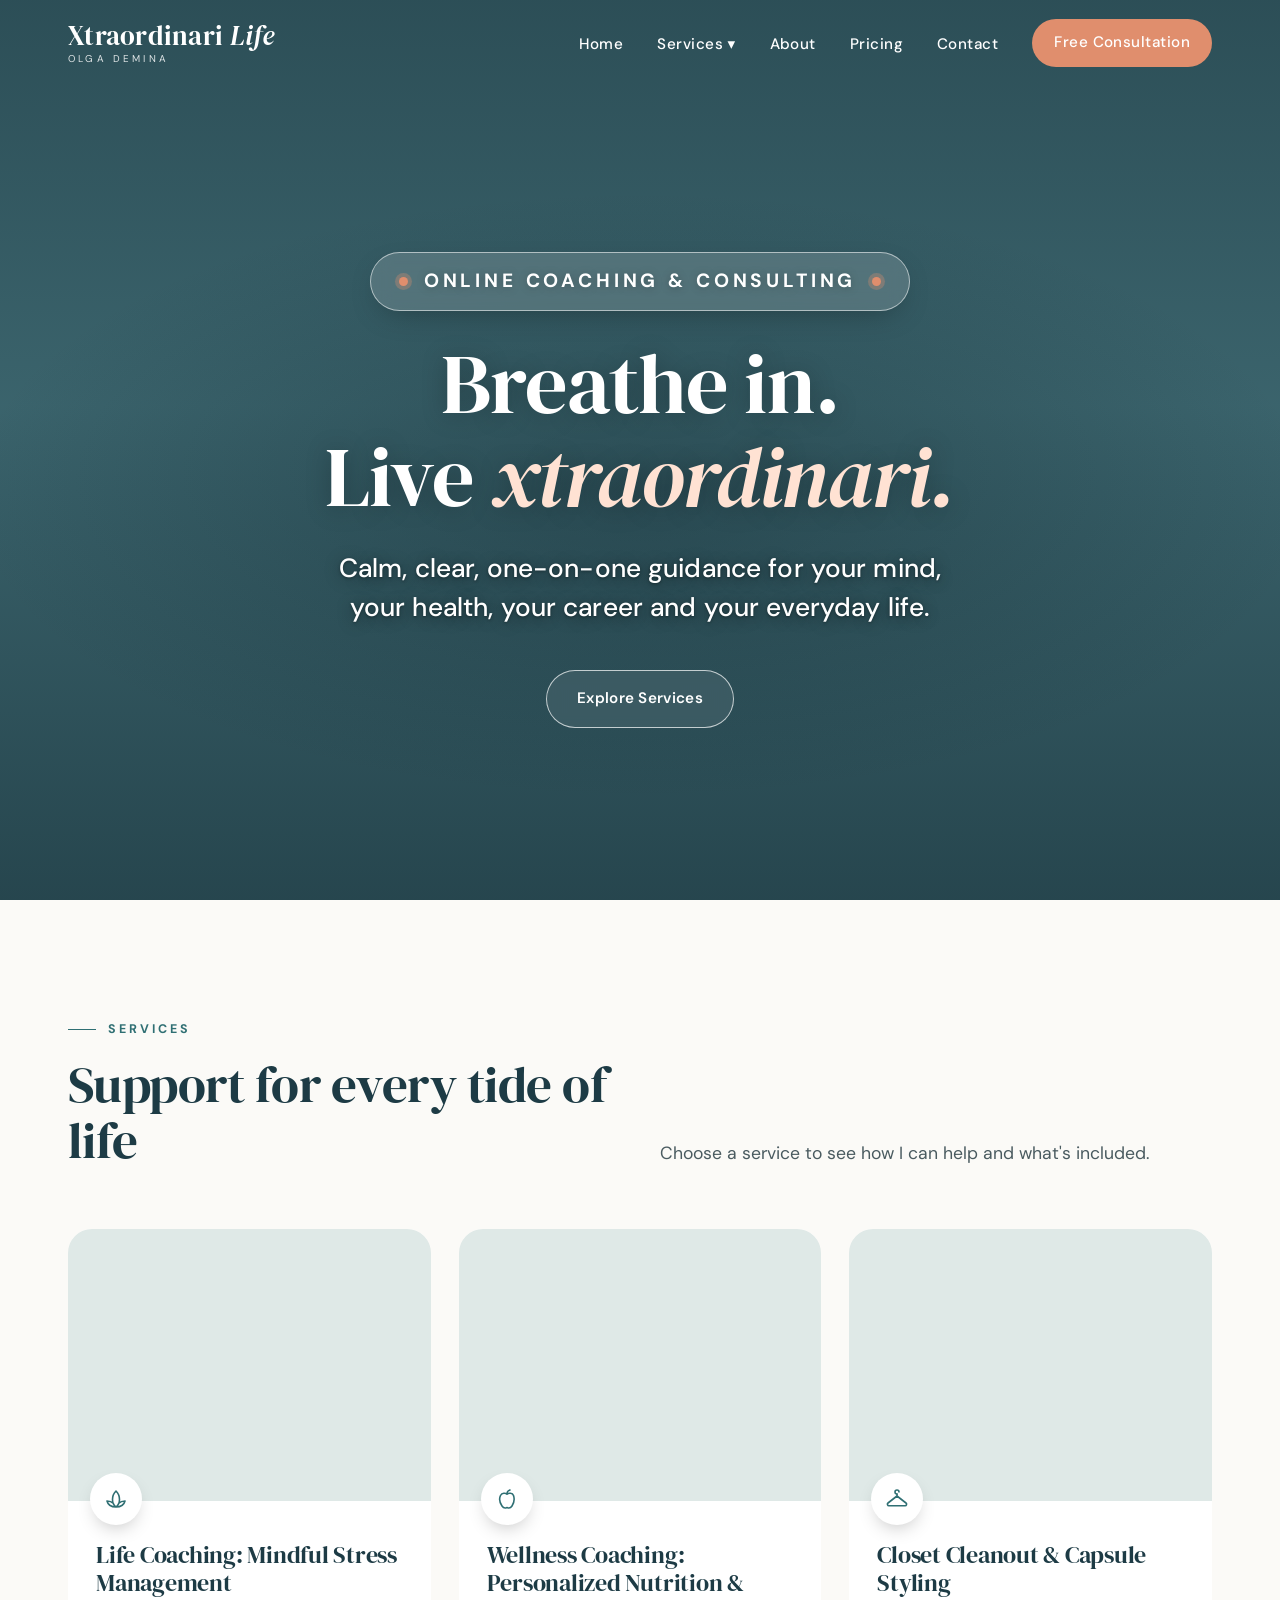
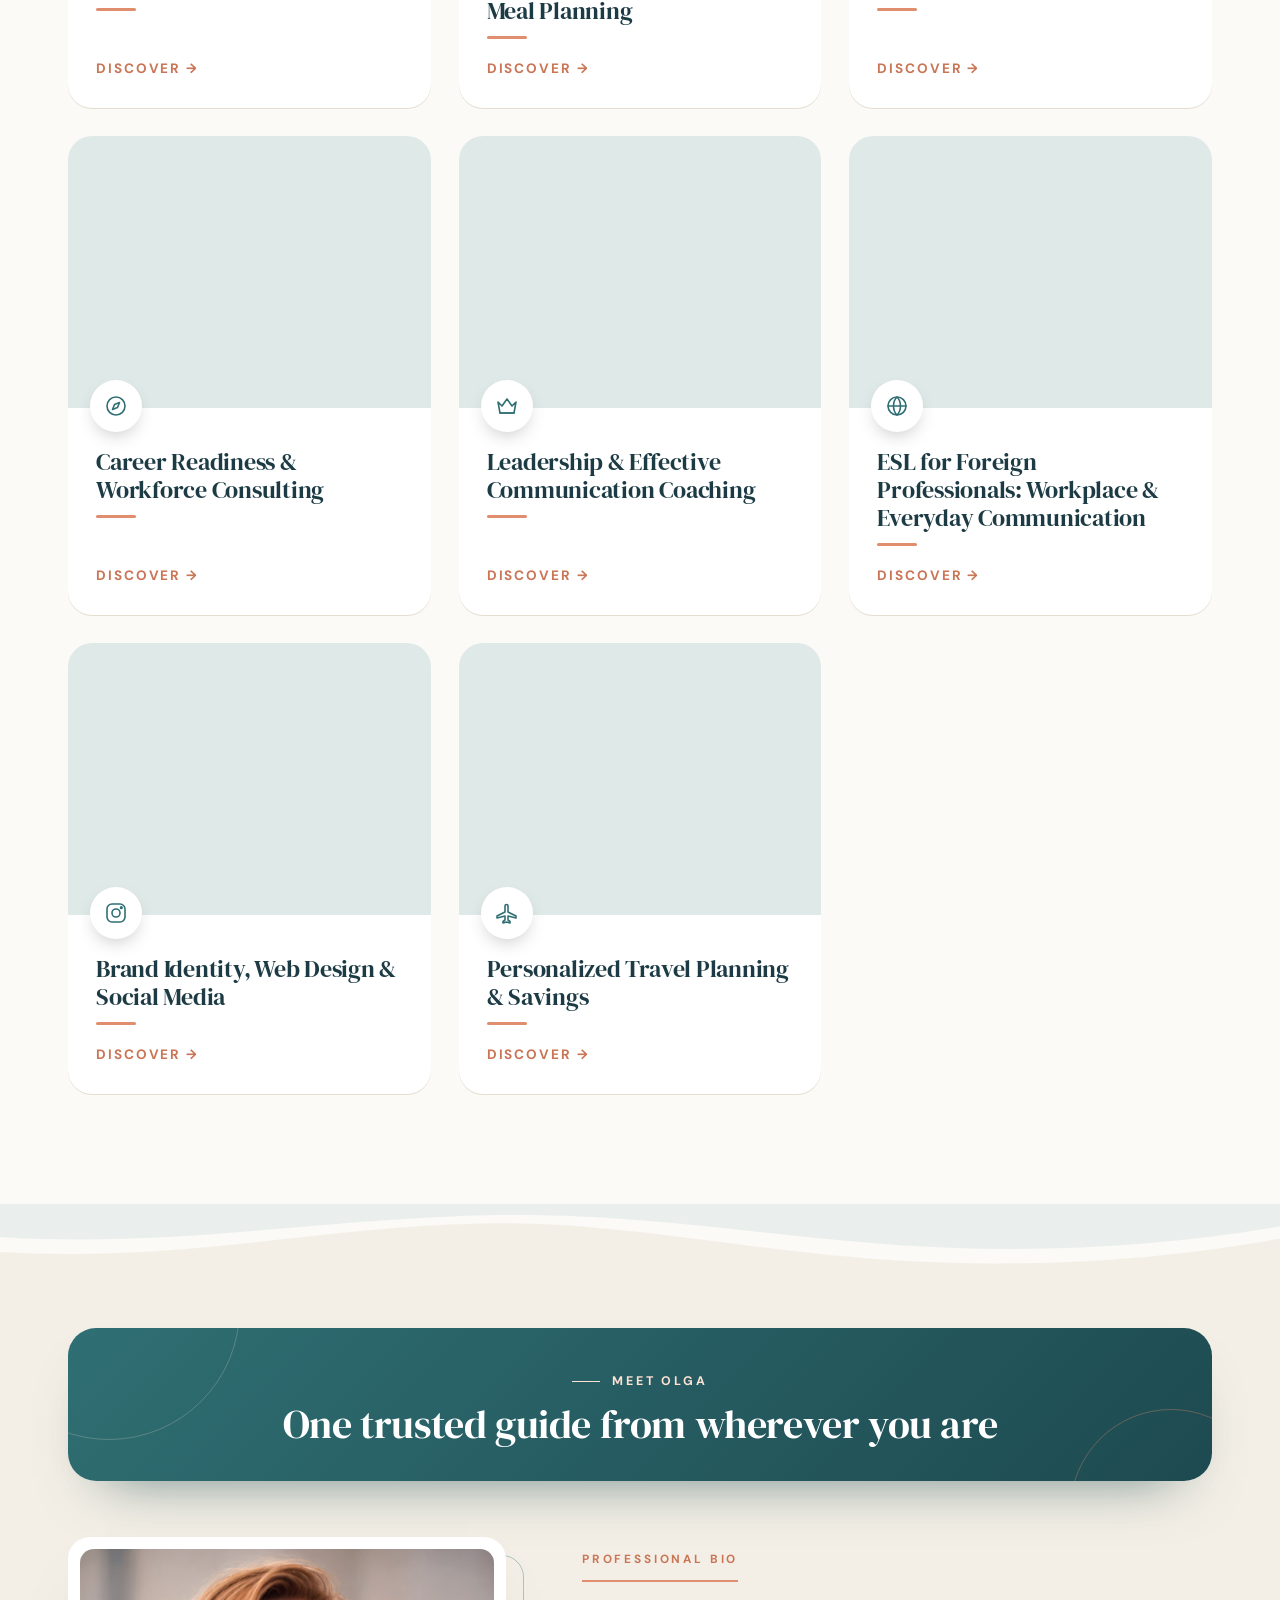
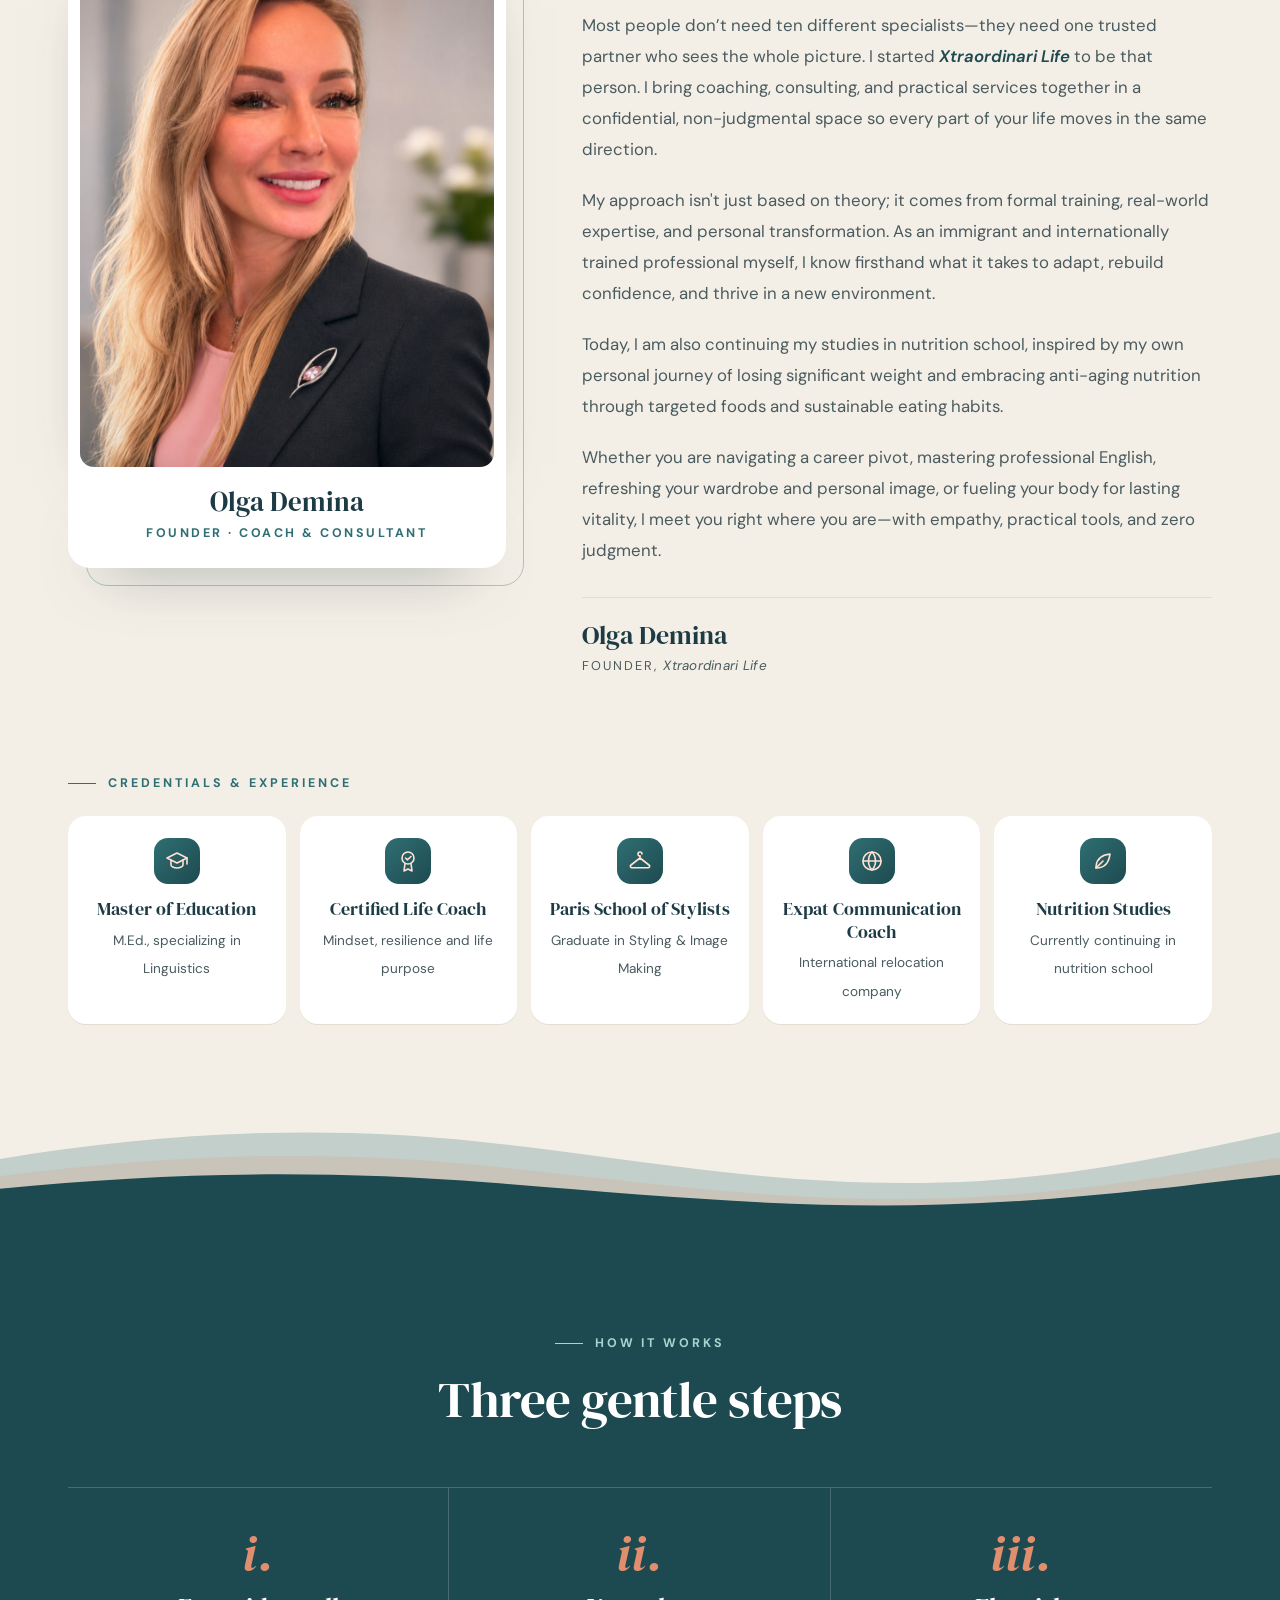
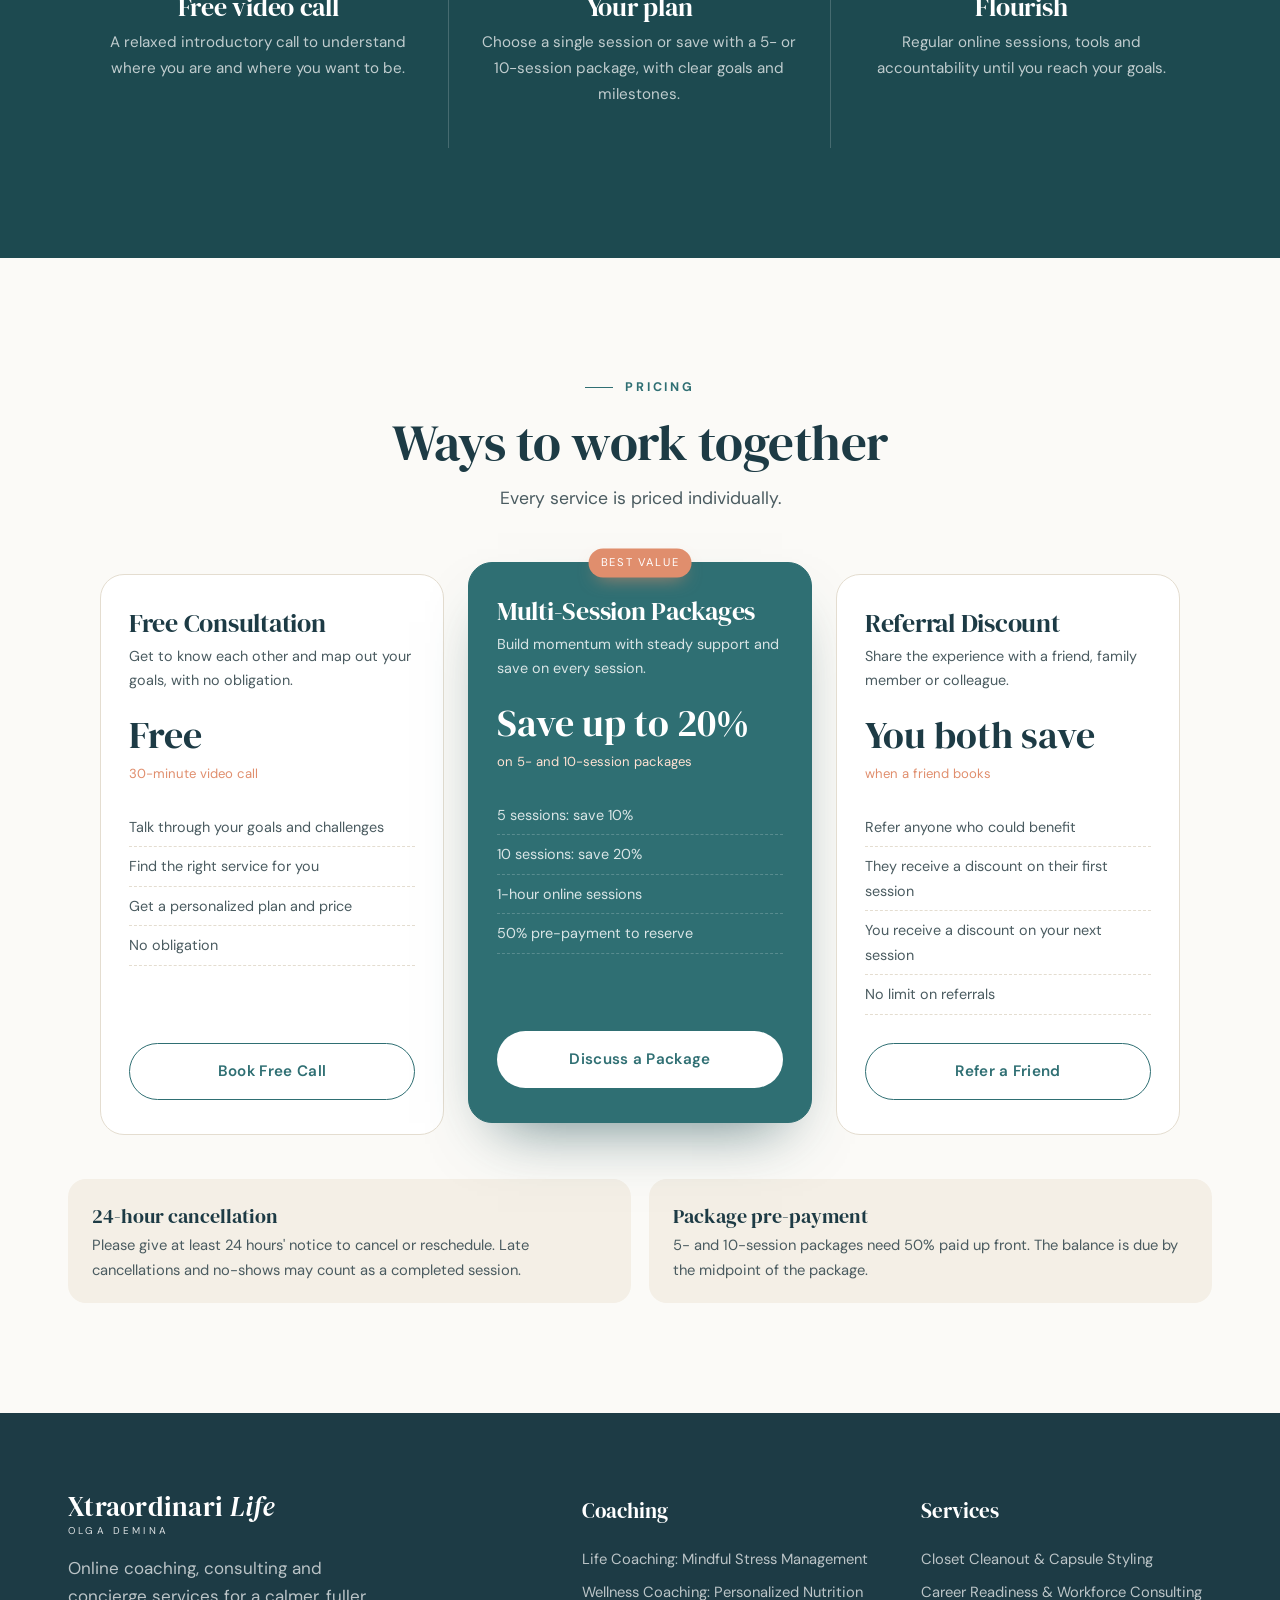
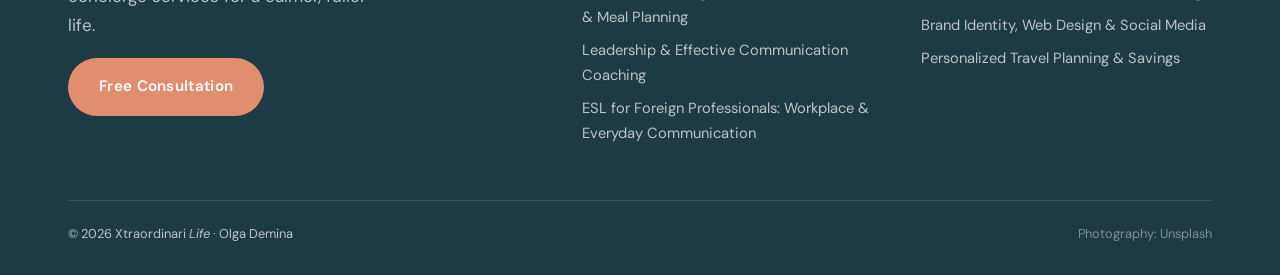
==== commit 14d58b71: "Add files via upload" ====
--- a/index.html
+++ b/index.html
@@ -138,7 +138,7 @@
 .bio-photo img{display:block;width:100%;height:auto;aspect-ratio:4/5;object-fit:cover;object-position:center 20%;border-radius:14px}
 .bio-id{position:relative;background:#fff;border-radius:0 0 22px 22px;padding:20px 24px 24px;text-align:center;box-shadow:0 34px 60px -38px rgba(29,59,69,.55)}
 .bio-id b{display:block;font-family:var(--serif);font-weight:400;font-size:1.7rem;color:var(--navy);line-height:1.1}
-.bio-id span{display:block;margin:6px 0 18px;font-size:.78rem;letter-spacing:.2em;text-transform:uppercase;font-weight:700;color:var(--sea)}
+.bio-id span{display:block;margin:6px 0 0;font-size:.78rem;letter-spacing:.2em;text-transform:uppercase;font-weight:700;color:var(--sea)}
 .bio-id .btn{width:100%;justify-content:center}
 .bio-text{max-width:640px;padding-top:6px}
 .bio-label{display:inline-block;font-size:.74rem;letter-spacing:.24em;text-transform:uppercase;font-weight:700;color:var(--coral-d);padding-bottom:10px;margin-bottom:6px;border-bottom:2px solid var(--coral)}
@@ -332,7 +332,6 @@
         <div class="bio-id">
           <b>Olga Demina</b>
           <span>Founder · Coach &amp; Consultant</span>
-          <a href="https://cal.com/olga-n-demina/30min" target="_blank" rel="noopener" class="btn btn-coral js-consult-link">Book a Free Consultation</a>
         </div>
       </aside>
       <div class="bio-text">
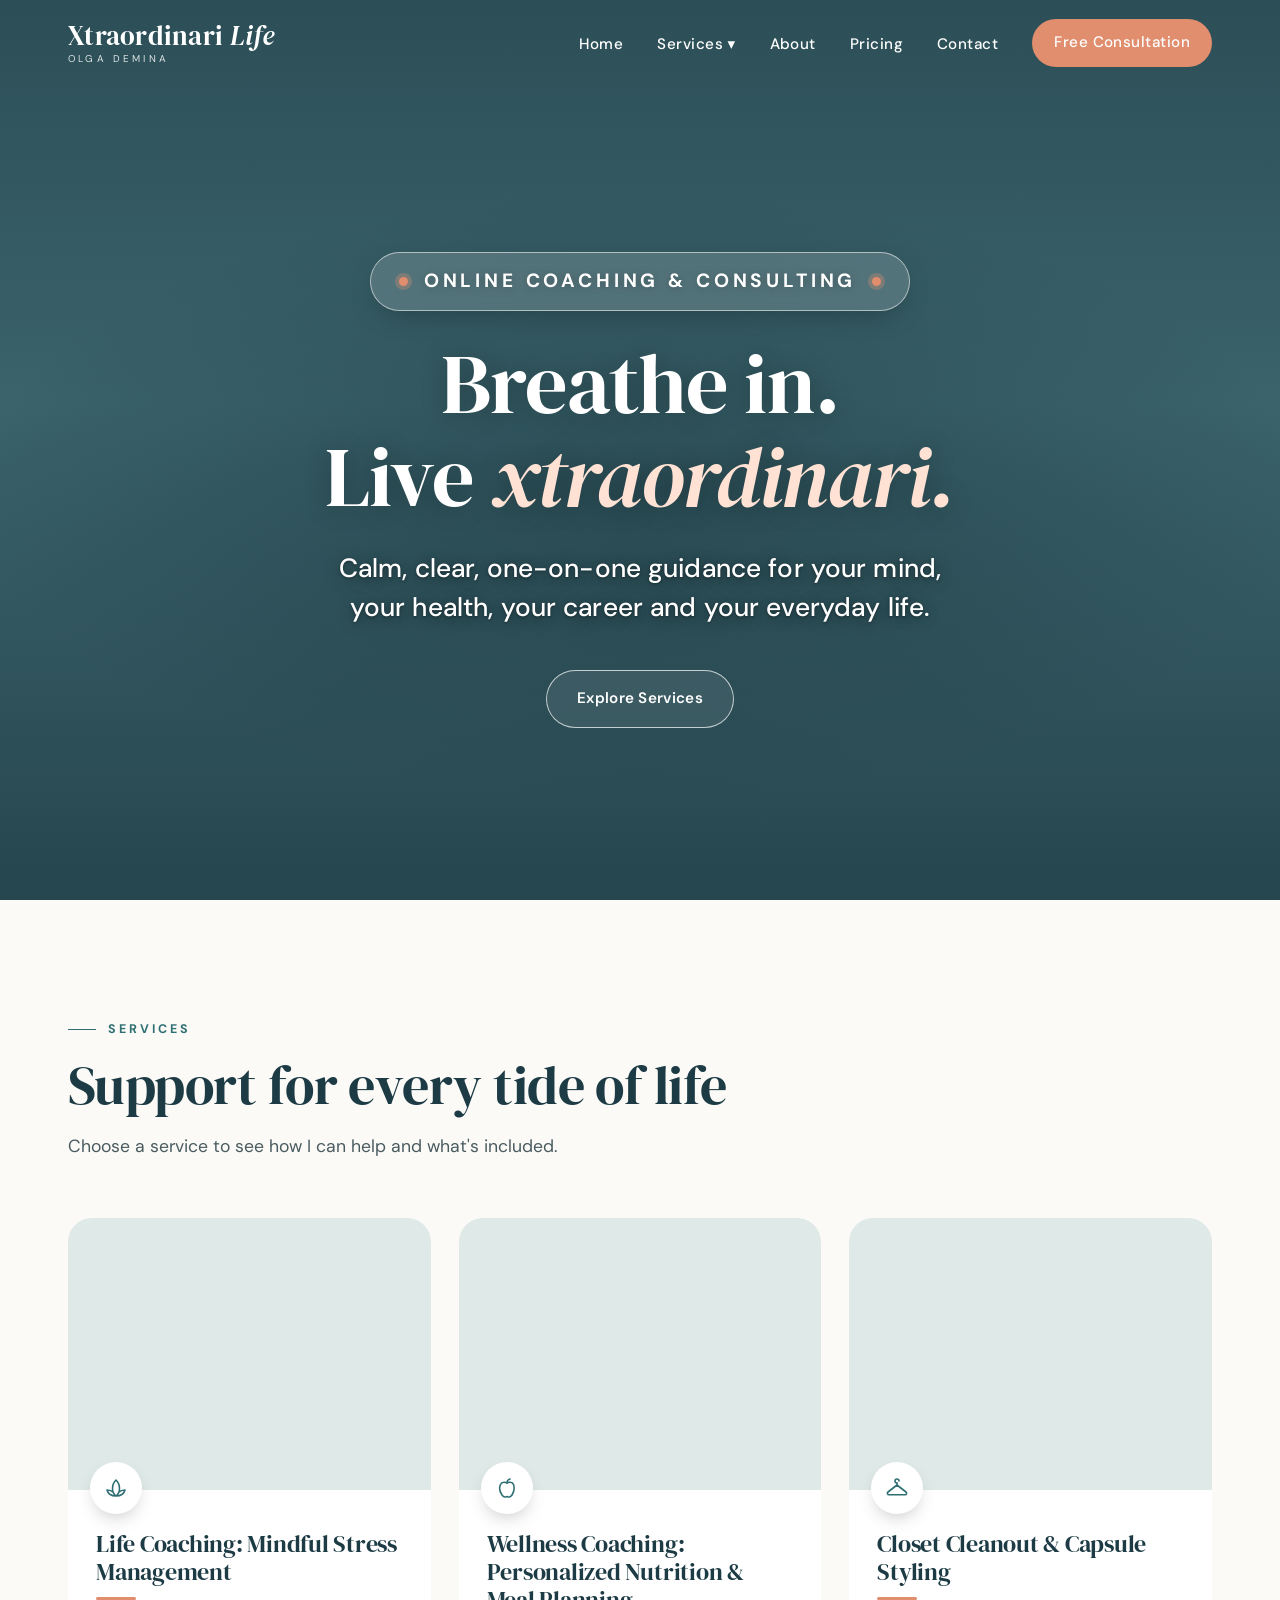
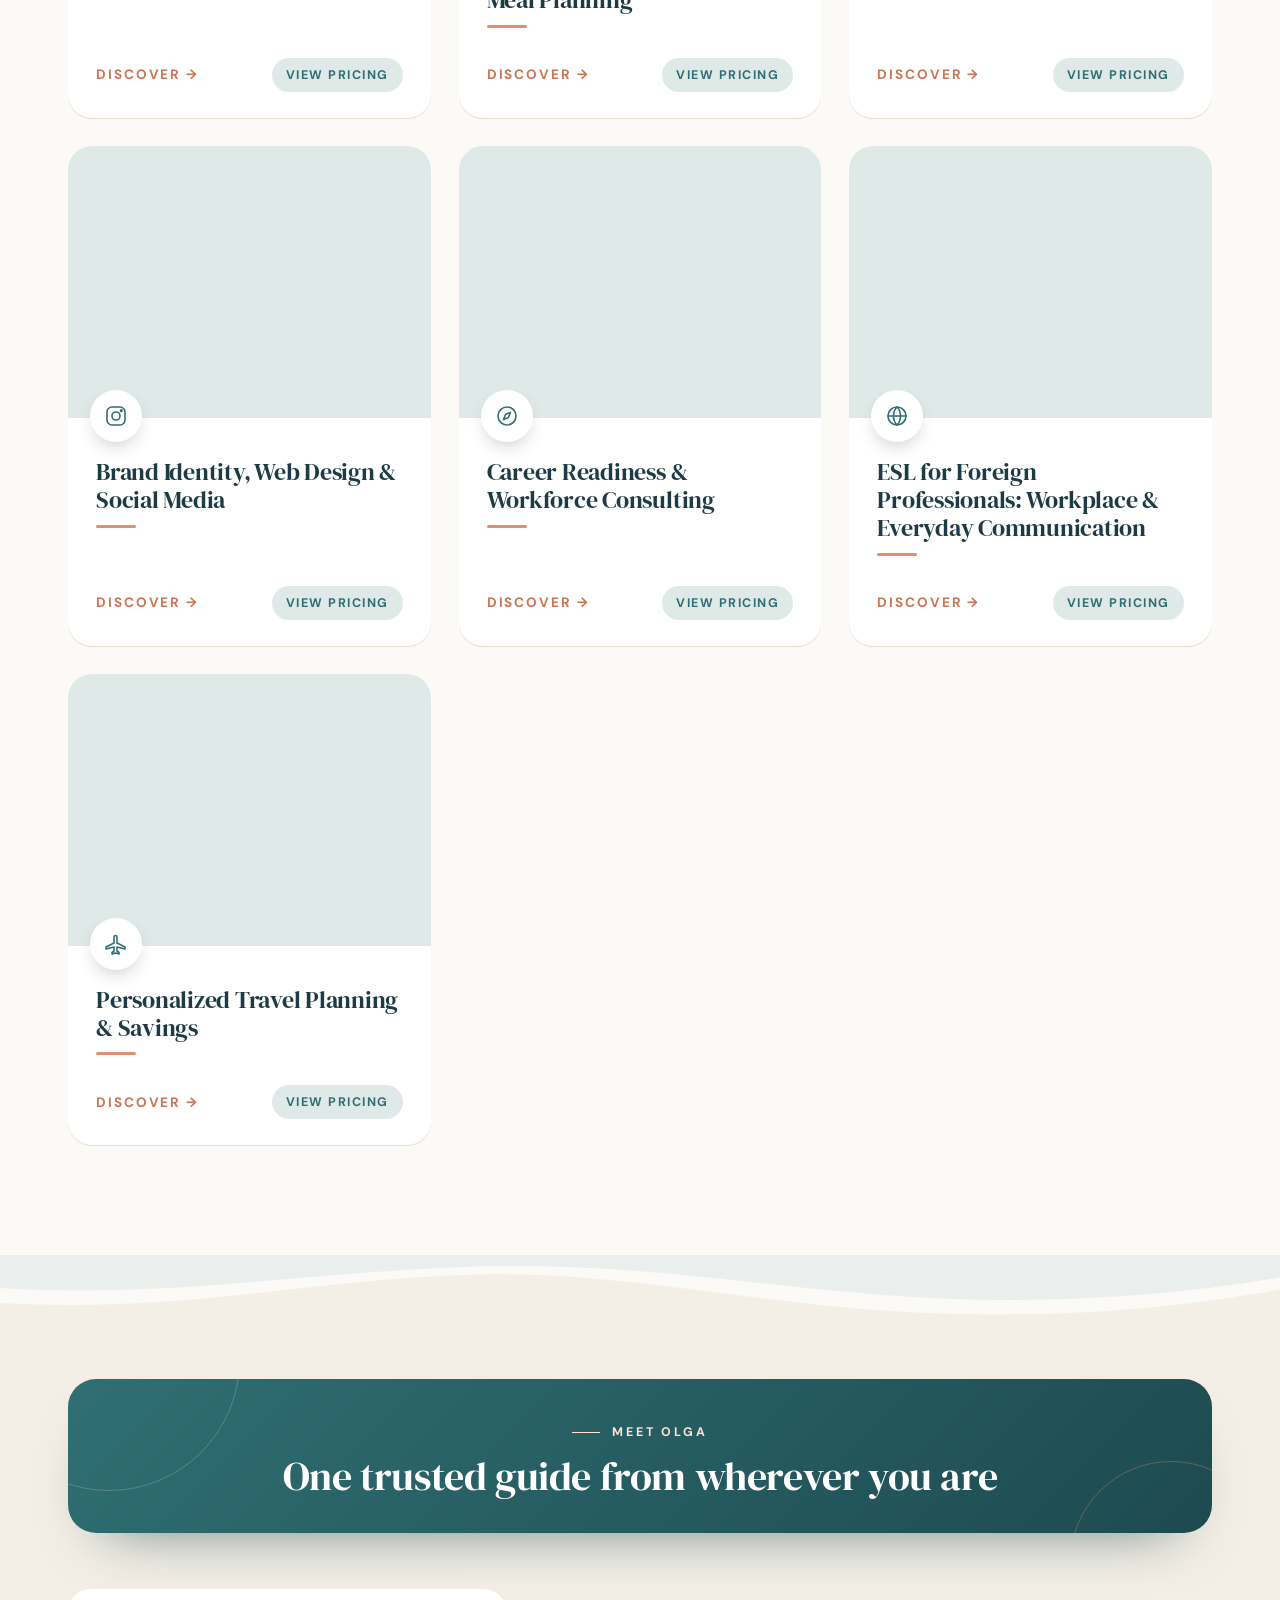
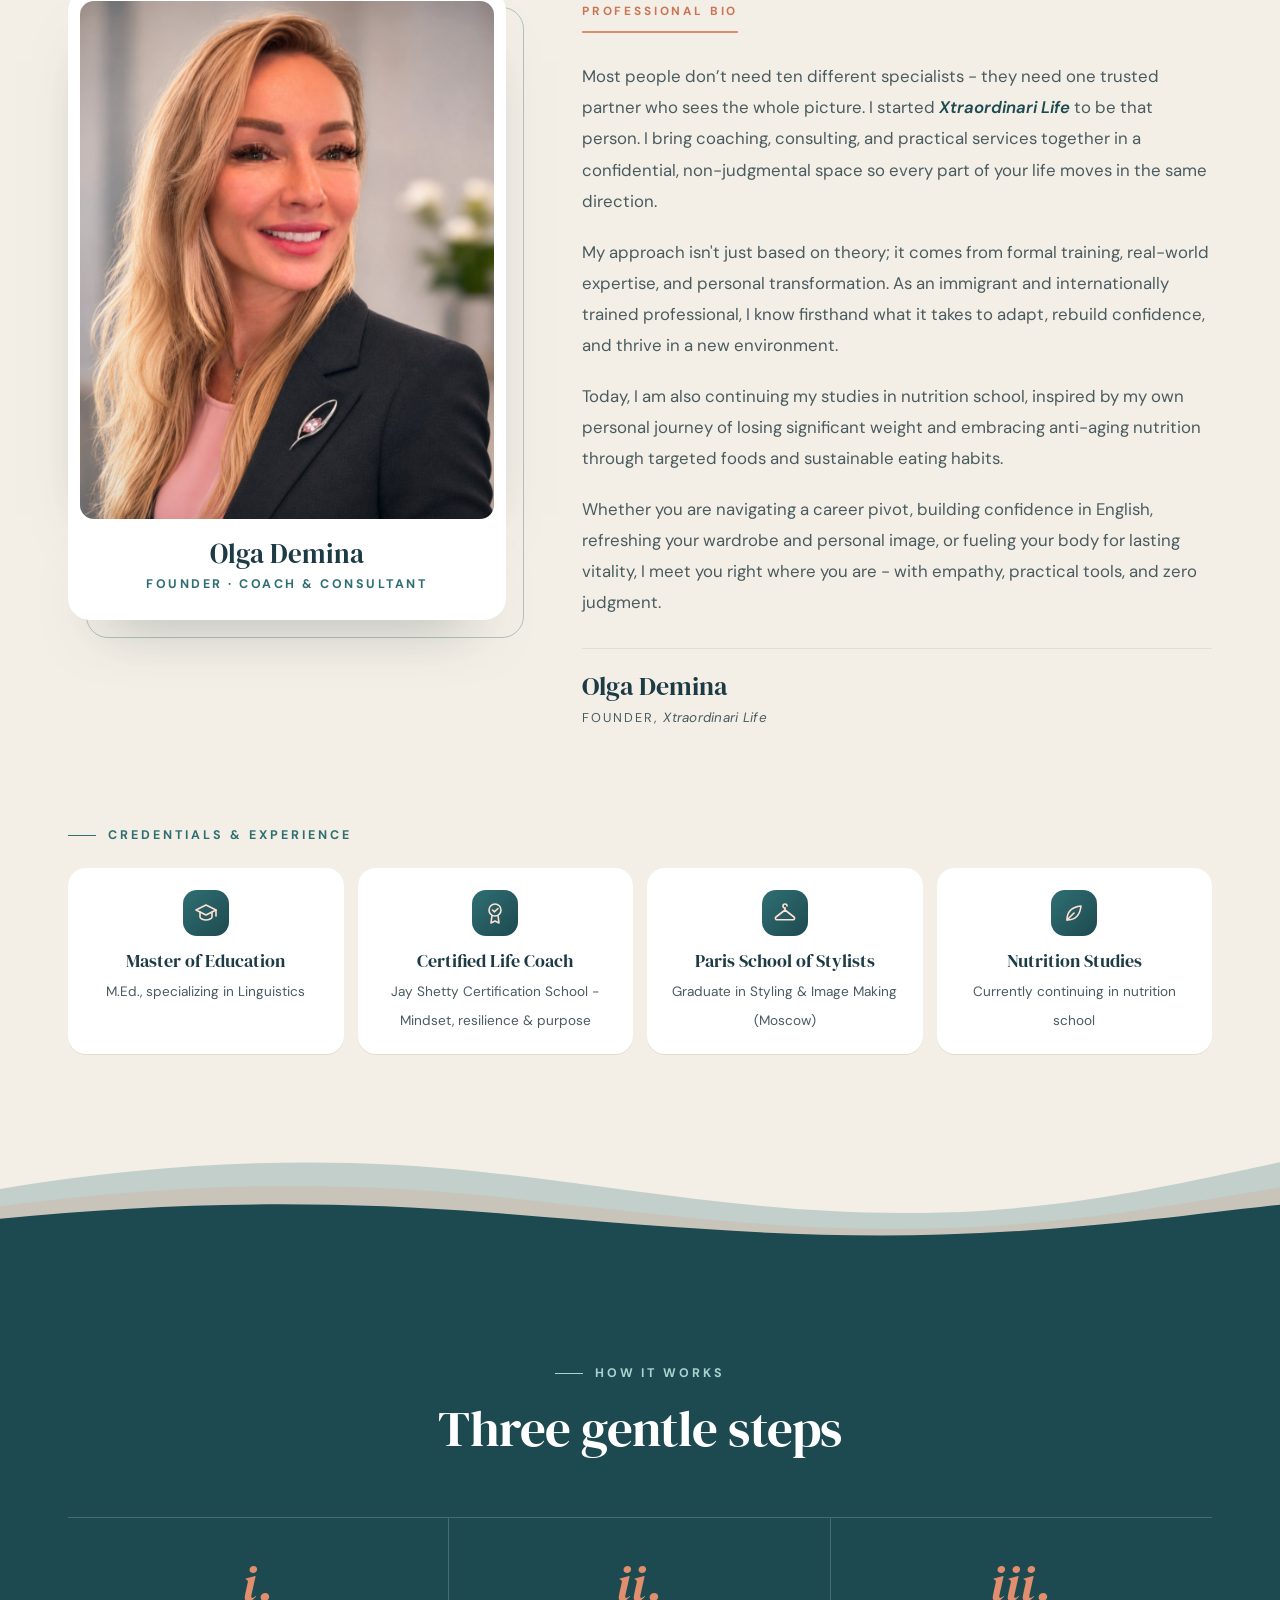
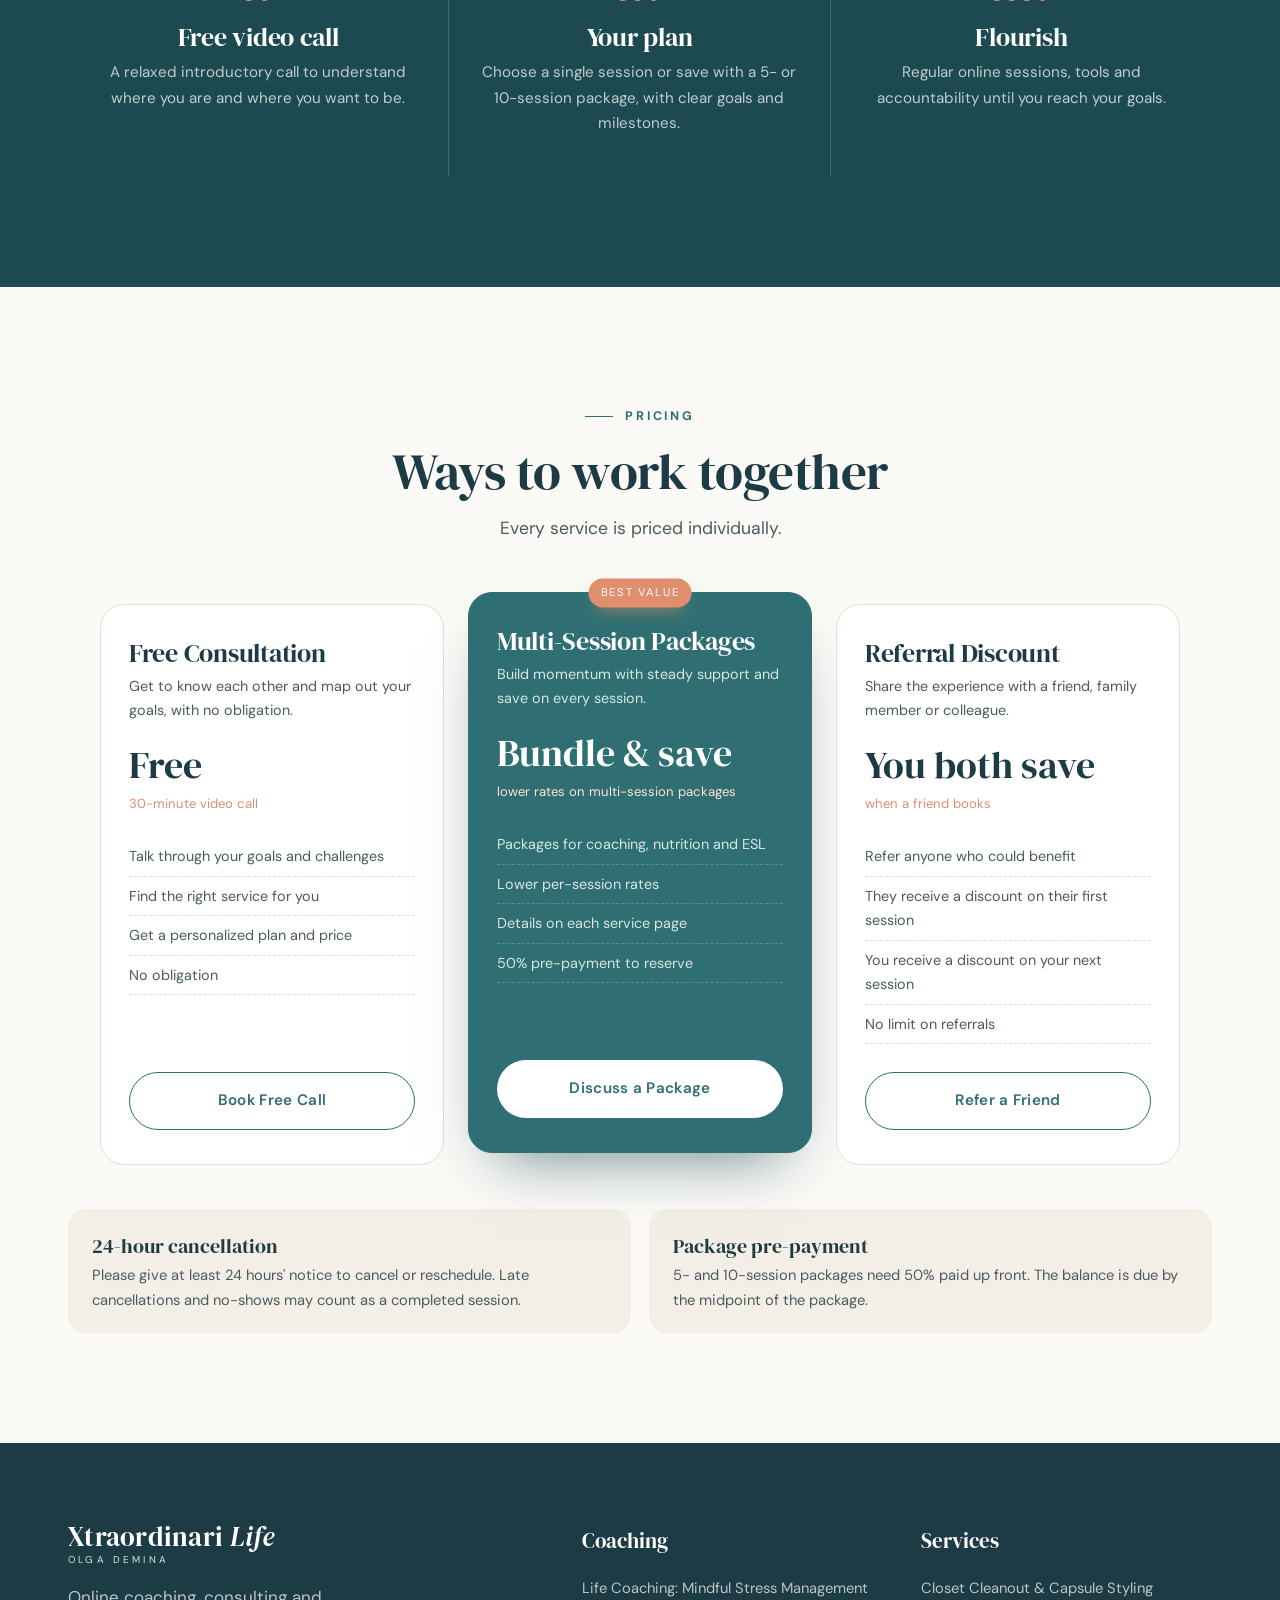
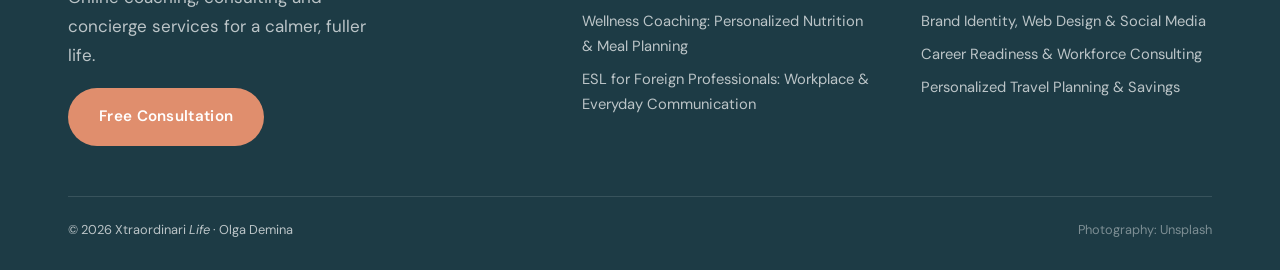
==== commit 4526a0db: "Add files via upload" ====
--- a/index.html
+++ b/index.html
@@ -5,7 +5,7 @@
 <meta name="viewport" content="width=device-width, initial-scale=1.0">
 <title>xtraordinari Life | Olga Demina — Online Coaching & Consulting</title>
 <link rel="canonical" href="https://www.xtraordinari.com/">
-<meta name="description" content="xtraordinari Life with Olga Demina: online life coaching, wellness and nutrition coaching, closet and capsule styling, career and workforce consulting, leadership and communication coaching, ESL for professionals, travel planning, and brand identity, web design and social media.">
+<meta name="description" content="xtraordinari Life with Olga Demina: online life coaching, wellness and nutrition coaching, closet and capsule styling, brand identity, web design and social media, career and workforce consulting, ESL for professionals, and travel planning.">
 <link rel="preconnect" href="https://fonts.googleapis.com"><link rel="preconnect" href="https://fonts.gstatic.com" crossorigin>
 <link href="https://fonts.googleapis.com/css2?family=DM+Serif+Display:ital@0;1&family=DM+Sans:ital,opsz,wght@0,9..40,400;0,9..40,500;0,9..40,600;0,9..40,700;1,9..40,400&display=swap" rel="stylesheet">
 <style>
@@ -69,9 +69,11 @@
 
 /* services */
 .services{background:var(--foam)}
-.head{display:grid;grid-template-columns:1fr 1fr;gap:40px;align-items:end;margin-bottom:60px}
+.head{display:block;margin-bottom:56px}
+.head h2{white-space:nowrap;font-size:clamp(1.5rem,6.2vw,3.4rem);line-height:1.1}
+.head .lead{margin-top:16px}
 .tiles{display:grid;grid-template-columns:repeat(auto-fill,minmax(270px,1fr));gap:28px}
-.card{background:#fff;border-radius:var(--r);overflow:hidden;display:flex;flex-direction:column;transition:.35s;box-shadow:0 1px 0 var(--line)}
+.card{position:relative;background:#fff;border-radius:var(--r);overflow:hidden;display:flex;flex-direction:column;transition:.35s;box-shadow:0 1px 0 var(--line)}
 .card:hover{transform:translateY(-6px);box-shadow:0 30px 50px -30px rgba(29,59,69,.45)}
 .card .ph{aspect-ratio:4/3;position:relative}
 .card .ph-img{position:absolute;inset:0;overflow:hidden;background:var(--mist)}
@@ -79,7 +81,36 @@
 .card:hover .ph-img div{transform:scale(1.06)}
 .card .ico{position:absolute;left:22px;bottom:-24px;width:52px;height:52px;border-radius:50%;background:#fff;color:var(--sea);display:grid;place-items:center;box-shadow:0 8px 20px -8px rgba(0,0,0,.3);z-index:2}
 .card .ico svg{width:24px;height:24px}
-.card .body{padding:40px 28px 28px;flex:1;display:flex;flex-direction:column}
+.card-main{display:flex;flex-direction:column;flex:1}
+.card .body{padding:40px 28px 6px;flex:1;display:flex;flex-direction:column}
+.card-foot{display:flex;justify-content:space-between;align-items:center;gap:12px;padding:6px 28px 26px}
+.card .card-foot .go{margin-top:0}
+.price-toggle{font-family:var(--sans);font-size:.78rem;letter-spacing:.12em;text-transform:uppercase;font-weight:700;color:var(--sea);background:var(--mist);border:0;border-radius:999px;padding:9px 14px;cursor:pointer;transition:.25s}
+.price-toggle:hover,.price-toggle[aria-expanded="true"]{background:var(--sea);color:#fff}
+.tile-price{position:absolute;inset:0;z-index:3;background:rgba(251,250,247,.98);backdrop-filter:blur(6px);padding:22px 24px;display:flex;flex-direction:column;animation:tpIn .3s ease}
+.tile-price[hidden]{display:none}
+@keyframes tpIn{from{opacity:0;transform:translateY(10px)}to{opacity:1;transform:none}}
+.tp-head{display:flex;justify-content:space-between;align-items:center;margin-bottom:10px}
+.tp-head span{font-size:.74rem;letter-spacing:.24em;text-transform:uppercase;font-weight:700;color:var(--coral-d)}
+.tp-close{width:32px;height:32px;border-radius:50%;border:0;background:var(--mist);color:var(--sea-deep);font-size:1.3rem;line-height:1;cursor:pointer}
+.tile-price .plist{overflow:auto;flex:1;margin:0;padding-right:4px}
+.tp-more{margin-top:12px;font-size:.82rem;letter-spacing:.12em;text-transform:uppercase;font-weight:700;color:var(--coral-d)}
+.plist{list-style:none;margin:20px 0 0}
+.plist li{display:flex;justify-content:space-between;align-items:flex-start;gap:18px;padding:16px 0;border-bottom:1px solid var(--line)}
+.plist .pn{color:var(--navy);font-weight:600;line-height:1.4}
+.plist .pn small{display:block;font-weight:400;color:var(--muted);font-size:.9rem;margin-top:4px;font-style:italic;line-height:1.5}
+.plist .pp{font-family:var(--serif);font-weight:400;font-size:1.25rem;color:var(--sea-deep);white-space:nowrap;text-align:right}
+.plist li.pfree .pp{color:var(--coral-d)}
+.plist li.pgrp{display:block;border:0;padding:22px 0 2px;font-family:var(--serif);font-size:1.3rem;color:var(--sea-deep)}
+.plist.compact li{padding:9px 0;gap:12px}
+.plist.compact .pn{font-size:.86rem;font-weight:500}
+.plist.compact .pp{font-size:.98rem}
+.plist.compact li.pgrp{font-size:1rem;padding:10px 0 0}
+.svc-pricing{margin-top:56px;background:#fff;border-radius:var(--r);padding:34px 34px 28px;box-shadow:0 30px 60px -44px rgba(29,59,69,.5);border:1px solid var(--line);scroll-margin-top:100px}
+.svc-pricing h2{margin-bottom:0}
+.pnote{margin:18px 0 0;font-size:.92rem;color:var(--muted);font-style:italic}
+.pnote b{font-style:normal;color:var(--navy)}
+.side-link{display:block;text-align:center;font-size:.85rem;font-weight:700;color:var(--sea);margin:4px 0 6px}
 .card .sub{font-size:.72rem;letter-spacing:.16em;text-transform:uppercase;font-weight:700;color:var(--sea);margin-bottom:10px;line-height:1.4}
 .card h3{font-size:clamp(1.5rem,1.9vw,1.75rem);line-height:1.15;margin-bottom:18px;color:var(--navy);position:relative;padding-bottom:14px}
 .card h3::after{content:"";position:absolute;left:0;bottom:0;width:40px;height:3px;border-radius:3px;background:var(--coral);transition:width .35s}
@@ -114,7 +145,7 @@
 .m2 span{font-family:var(--sans);font-size:.95rem;font-weight:700;letter-spacing:.2em;text-transform:uppercase;color:#f4efe6}
 .m2 i{color:#ffe2d3}
 .creds-row{padding:0 28px 80px}
-.creds{display:grid;grid-template-columns:repeat(5,1fr);gap:14px;margin-top:6px}
+.creds{display:grid;grid-template-columns:repeat(4,1fr);gap:14px;margin-top:6px}
 .creds .cred{flex-direction:column;align-items:center;justify-content:flex-start;text-align:center;padding:22px 16px 20px}
 .creds .cred b{margin-bottom:4px}
 .cred{display:flex;gap:14px;align-items:center;background:#fff;border-radius:18px;padding:16px 18px;box-shadow:0 1px 0 var(--line);transition:transform .3s,box-shadow .3s}
@@ -257,7 +288,7 @@
 .f-bot{border-top:1px solid rgba(255,255,255,.12);margin-top:50px;padding-top:22px;display:flex;justify-content:space-between;flex-wrap:wrap;gap:10px;font-size:.8rem}
 .credit{opacity:.6}
 
-@media(max-width:1000px){.creds{grid-template-columns:repeat(3,1fr)}.price-grid{grid-template-columns:1fr;max-width:520px}.price.featured{transform:none}.f-grid{grid-template-columns:1fr 1fr}.more .tiles{grid-template-columns:1fr 1fr}}
+@media(max-width:1000px){.creds{grid-template-columns:repeat(2,1fr)}.price-grid{grid-template-columns:1fr;max-width:520px}.price.featured{transform:none}.f-grid{grid-template-columns:1fr 1fr}.more .tiles{grid-template-columns:1fr 1fr}}
 @media(max-width:900px){
   .menu{position:fixed;top:86px;left:0;right:0;bottom:0;background:var(--foam);flex-direction:column;align-items:stretch;gap:0;padding:16px 28px;overflow:auto;display:none}
   .menu.open{display:flex}
@@ -277,8 +308,9 @@
 }
 @media(max-width:600px){
   section{padding:76px 0}
-  .about .about-grid{padding:40px 16px 60px}.about-head{padding:24px 16px 0}.about-title{padding:26px 20px}.about-title h2{white-space:normal;text-wrap:balance}.wave svg{height:56px}.wave-bottom svg{height:70px}.creds-row{padding:0 16px 60px}.creds{grid-template-columns:1fr 1fr}.creds .cred:last-child{grid-column:1/-1}.pull{padding:24px 22px 22px 24px}.wrap{padding:0 16px}
+  .about .about-grid{padding:40px 16px 60px}.about-head{padding:24px 16px 0}.about-title{padding:26px 20px}.about-title h2{white-space:normal;text-wrap:balance}.wave svg{height:56px}.wave-bottom svg{height:70px}.creds-row{padding:0 16px 60px}.creds{grid-template-columns:1fr 1fr}.pull{padding:24px 22px 22px 24px}.wrap{padding:0 16px}
   .price-grid,.f-grid,.more .tiles,.offers,.row2,.ticks{grid-template-columns:1fr}
+  .svc-pricing{padding:24px 18px}.plist li{flex-direction:column;gap:4px}.plist .pp{text-align:left}.plist.compact li{flex-direction:row}
   .who{columns:1}
   form.glass{padding:28px 20px}
 }
@@ -336,14 +368,14 @@
       </aside>
       <div class="bio-text">
         <span class="bio-label">Professional bio</span>
-        <p class="about-lead">Most people don’t need ten different specialists—they need one trusted partner who sees the whole picture. I started <em>Xtraordinari Life</em> to be that person. I bring coaching, consulting, and practical services together in a confidential, non-judgmental space so every part of your life moves in the same direction.</p>
-        <p>My approach isn't just based on theory; it comes from formal training, real-world expertise, and personal transformation. As an immigrant and internationally trained professional myself, I know firsthand what it takes to adapt, rebuild confidence, and thrive in a new environment.</p>
+        <p class="about-lead">Most people don’t need ten different specialists - they need one trusted partner who sees the whole picture. I started <em>Xtraordinari Life</em> to be that person. I bring coaching, consulting, and practical services together in a confidential, non-judgmental space so every part of your life moves in the same direction.</p>
+        <p>My approach isn't just based on theory; it comes from formal training, real-world expertise, and personal transformation. As an immigrant and internationally trained professional, I know firsthand what it takes to adapt, rebuild confidence, and thrive in a new environment.</p>
         <p>Today, I am also continuing my studies in nutrition school, inspired by my own personal journey of losing significant weight and embracing anti-aging nutrition through targeted foods and sustainable eating habits.</p>
-        <p>Whether you are navigating a career pivot, mastering professional English, refreshing your wardrobe and personal image, or fueling your body for lasting vitality, I meet you right where you are—with empathy, practical tools, and zero judgment.</p>
+        <p>Whether you are navigating a career pivot, building confidence in English, refreshing your wardrobe and personal image, or fueling your body for lasting vitality, I meet you right where you are - with empathy, practical tools, and zero judgment.</p>
         <p class="bio-sign">Olga Demina<span>Founder, <em>Xtraordinari Life</em></span></p>
       </div>
     </div>
-    <div class="wrap creds-row"><span class="kicker">Credentials &amp; experience</span><div class="creds"><div class="cred reveal"><span class="cred-ico"><svg viewBox="0 0 24 24" fill="none" stroke="currentColor" stroke-width="1.6" stroke-linecap="round" stroke-linejoin="round"><path d="M2 9l10-5 10 5-10 5z"/><path d="M6 11v5c0 1.5 3 3 6 3s6-1.5 6-3v-5"/><path d="M22 9v6"/></svg></span><div><b>Master of Education</b><span>M.Ed., specializing in Linguistics</span></div></div><div class="cred reveal"><span class="cred-ico"><svg viewBox="0 0 24 24" fill="none" stroke="currentColor" stroke-width="1.6" stroke-linecap="round" stroke-linejoin="round"><circle cx="12" cy="9" r="6"/><path d="M9 14.5L8 22l4-2 4 2-1-7.5"/><path d="M9.5 9l1.8 1.8L15 7.5"/></svg></span><div><b>Certified Life Coach</b><span>Mindset, resilience and life purpose</span></div></div><div class="cred reveal"><span class="cred-ico"><svg viewBox="0 0 24 24" fill="none" stroke="currentColor" stroke-width="1.6" stroke-linecap="round" stroke-linejoin="round"><path d="M12 7a2 2 0 112-2"/><path d="M12 7v2L3 16a1.5 1.5 0 001 2.7h16a1.5 1.5 0 001-2.7l-9-7"/></svg></span><div><b>Paris School of Stylists</b><span>Graduate in Styling &amp; Image Making</span></div></div><div class="cred reveal"><span class="cred-ico"><svg viewBox="0 0 24 24" fill="none" stroke="currentColor" stroke-width="1.6" stroke-linecap="round" stroke-linejoin="round"><circle cx="12" cy="12" r="9"/><path d="M3 12h18M12 3c2.5 2.5 3.5 5.5 3.5 9s-1 6.5-3.5 9c-2.5-2.5-3.5-5.5-3.5-9s1-6.5 3.5-9z"/></svg></span><div><b>Expat Communication Coach</b><span>International relocation company</span></div></div><div class="cred reveal"><span class="cred-ico"><svg viewBox="0 0 24 24" fill="none" stroke="currentColor" stroke-width="1.6" stroke-linecap="round" stroke-linejoin="round"><path d="M5 19c0-8 5-13 14-14-1 9-6 14-14 14z"/><path d="M5 19l7-7"/></svg></span><div><b>Nutrition Studies</b><span>Currently continuing in nutrition school</span></div></div></div></div>
+    <div class="wrap creds-row"><span class="kicker">Credentials &amp; experience</span><div class="creds"><div class="cred reveal"><span class="cred-ico"><svg viewBox="0 0 24 24" fill="none" stroke="currentColor" stroke-width="1.6" stroke-linecap="round" stroke-linejoin="round"><path d="M2 9l10-5 10 5-10 5z"/><path d="M6 11v5c0 1.5 3 3 6 3s6-1.5 6-3v-5"/><path d="M22 9v6"/></svg></span><div><b>Master of Education</b><span>M.Ed., specializing in Linguistics</span></div></div><div class="cred reveal"><span class="cred-ico"><svg viewBox="0 0 24 24" fill="none" stroke="currentColor" stroke-width="1.6" stroke-linecap="round" stroke-linejoin="round"><circle cx="12" cy="9" r="6"/><path d="M9 14.5L8 22l4-2 4 2-1-7.5"/><path d="M9.5 9l1.8 1.8L15 7.5"/></svg></span><div><b>Certified Life Coach</b><span>Jay Shetty Certification School - Mindset, resilience &amp; purpose</span></div></div><div class="cred reveal"><span class="cred-ico"><svg viewBox="0 0 24 24" fill="none" stroke="currentColor" stroke-width="1.6" stroke-linecap="round" stroke-linejoin="round"><path d="M12 7a2 2 0 112-2"/><path d="M12 7v2L3 16a1.5 1.5 0 001 2.7h16a1.5 1.5 0 001-2.7l-9-7"/></svg></span><div><b>Paris School of Stylists</b><span>Graduate in Styling &amp; Image Making (Moscow)</span></div></div><div class="cred reveal"><span class="cred-ico"><svg viewBox="0 0 24 24" fill="none" stroke="currentColor" stroke-width="1.6" stroke-linecap="round" stroke-linejoin="round"><path d="M5 19c0-8 5-13 14-14-1 9-6 14-14 14z"/><path d="M5 19l7-7"/></svg></span><div><b>Nutrition Studies</b><span>Currently continuing in nutrition school</span></div></div></div></div>
     <div class="wave wave-bottom" aria-hidden="true"><svg viewBox="0 0 1440 140" preserveAspectRatio="none"><path d="M0 70c180-34 360-44 540-22s330 58 520 52c150-5 270-38 380-64v104H0z" fill="#2f6f73" opacity=".25"/><path d="M0 92c200-30 380-34 560-12s330 46 500 40c150-5 270-32 380-52v72H0z" fill="#e08e6d" opacity=".18"/><path d="M0 108c190-22 370-24 550-8s340 34 510 28c150-5 270-24 380-38v50H0z" fill="#1d4a50"/></svg></div>
   </section>
 
@@ -403,7 +435,6 @@
   "life-coaching":"photo-1506126613408-eca07ce68773",
   "wellness-coaching":"photo-1512621776951-a57141f2eefd",
   "career-counseling":"photo-1484788984921-03950022c9ef",
-  "leadership":"photo-1513759565286-20e9c5fad06b",
   "social-media":"photo-1499750310107-5fef28a66643",
   "esl":"photo-1497633762265-9d179a990aa6",
   "travel":"photo-1507812984078-917a274065be",
@@ -428,25 +459,27 @@
 
 /* ---------- Services (all delivered online) ---------- */
 const SERVICES = [
-  {"id": "life-coaching", "group": 1, "icon": "lotus", "cat": "Coaching", "title": "Life Coaching: Mindful Stress Management", "help": "How I can help", "intro": "<p>Build calm, confidence, and lasting inner resilience so you can step into your true life purpose. Through mindful mindset strategies and practical daily habits, you will learn how to quiet self-doubt, overcome imposter syndrome, release past emotional blocks, and navigate life's pressures with clarity and self-trust.</p>", "offers": [{"t": "Complimentary 30-Minute Discovery Call", "d": "A no-pressure introductory session to discuss your goals, challenges, and how we can work together."}, {"t": "1-on-1 Personalized Coaching Sessions", "d": "Private, judgment-free virtual sessions tailored to your unique life stage and personal goals."}, {"t": "Custom Stress & Mindset Action Plan", "d": "Practical daily habits and mindfulness tools to help you stay grounded under pressure."}, {"t": "Confidence & Imposter Syndrome Toolkit", "d": "Guided exercises to quiet self-doubt, reframe limiting beliefs, and build authentic self-trust."}, {"t": "Life Purpose & Clarity Mapping", "d": "Structured goal-setting frameworks to help you uncover what truly matters and align your next steps."}, {"t": "Between-Session Check-Ins & Resources", "d": "Light accountability, reflection prompts, and worksheets to keep your momentum going between calls."}], "note": "<em>Life coaching is a forward-focused partnership for personal growth and well-being; it is not licensed therapy or clinical mental health treatment.</em>"},
-  {"id": "wellness-coaching", "group": 1, "icon": "apple", "cat": "Wellness", "title": "Wellness Coaching: Personalized Nutrition & Meal Planning", "help": "How I can help", "intro": "<p>Take the guesswork out of healthy eating with tailored nutrition guidance designed around your lifestyle and goals. Together, we explore nutrient-dense foods, build realistic custom meal plans, and review general nutrient patterns from your routine blood work to support sustainable energy and everyday well-being.</p>", "offers": [{"t": "Complimentary 30-Minute Discovery Call", "d": "A no-pressure introductory chat to discuss your wellness goals, eating habits, and lifestyle needs."}, {"t": "Comprehensive Nutrition & Lifestyle Assessment", "d": "A deep dive into your current routines, food preferences, energy levels, and personal health goals."}, {"t": "Custom Mix-and-Match Meal Plans", "d": "Realistic, easy-to-follow weekly meal guides tailored to your tastes, schedule, and nutritional needs."}, {"t": "Anti-Aging & Nutrient-Dense Food Guidance", "d": "Practical shopping lists and food-swap ideas focused on cellular vitality, radiant health, and sustainable energy without strict dieting."}, {"t": "General Nutrient Biomarker Review", "d": "Educational insights into routine blood test patterns to help support everyday energy and wellness habits."}, {"t": "Ongoing Accountability & Plan Adjustments", "d": "Regular check-ins to tweak your meal plans and keep healthy habits sustainable."}], "note": "<em>Nutrition coaching and meal planning are provided for general wellness and educational purposes only and do not constitute medical advice or diagnosis.</em>"},
-  {"id": "image-branding", "group": 2, "icon": "hanger", "cat": "Personal Style", "title": "Closet Cleanout & Capsule Styling", "help": "How I can help", "intro": "<p>Clear out the clutter in your wardrobe and make getting dressed effortless every single day. We start by editing what no longer fits your body or lifestyle, then shop intentionally for a versatile, mix-and-match collection of colors and styles that multiply your outfit options.</p>", "offers": [{"t": "Complimentary 30-Minute Discovery Call", "d": "A quick chat to discuss your personal style goals, professional image needs, and whether virtual or in-person support works best for you."}, {"t": "Virtual or In-Person Closet Cleanout", "d": "Step-by-step support—either via video call or hands-on in your home <em>(available locally in the Houston area)</em>—to sort through your wardrobe and decide what to keep, tailor, donate, or let go."}, {"t": "Personal Color, Style & Image Blueprint", "d": "A tailored guide to the silhouettes, fabrics, and color palette that flatter you best and align with your personal and professional brand."}, {"t": "Online or In-Person Capsule & Accessory Shopping", "d": "Choose between curated shoppable links or a guided personal shopping trip together to select versatile clothing, shoes, bags, and accessories that pull every look together."}, {"t": "Complete Mix-and-Match Outfit Lookbook", "d": "Visual outfit combinations—down to the finishing accessories—showing you how to style your pieces for work, interviews, leadership roles, weekends, and special events."}]},
-  {"id": "career-counseling", "group": 2, "icon": "compass", "cat": "Career & Workforce", "title": "Career Readiness & Workforce Consulting", "help": "How I can help", "intro": "<p>Strategic career and enrollment support tailored to both individual job seekers and adult education partners:</p><ul class=\"help-list\"><li><b>For Individuals:</b> Stand out in today's job market with polished resume writing, targeted interview preparation, job search strategy, and confident career-change guidance.</li><li><b>For Training Providers &amp; Organizations:</b> Strengthen student recruitment, community outreach, and enrollment pipelines for workforce certification programs.</li></ul>", "offers": [{"t": "Complimentary 30-Minute Discovery Call", "d": "An introductory consultation to review your individual career goals or your organization's program operations and enrollment needs."}, {"t": "#For Individual Job Seekers", "d": ""}, {"t": "Resume Writing & Optimization", "d": "Modern, accomplishment-driven resume rewriting tailored to highlight your strengths and pass applicant tracking systems (ATS)."}, {"t": "Job Search Platform Setup & Navigation", "d": "Hands-on help creating, optimizing, and navigating profiles on major job boards so employers can easily find you."}, {"t": "1-on-1 Mock Interviews & Feedback", "d": "Personalized coaching to help you answer tough questions with clarity and confidence."}, {"t": "Job Search & Career Transition Roadmap", "d": "Actionable strategies for targeting the right roles, organizing applications, and pivoting into new industries."}, {"t": "#For Training Providers & Organizations", "d": ""}, {"t": "Class Logistics & Day-to-Day Operations", "d": "Hands-on program administration to coordinate schedules, rosters, materials, and smooth class delivery."}, {"t": "Student Enrollment & Onboarding Support", "d": "End-to-end assistance guiding prospective adult learners through registration, paperwork, and class readiness."}, {"t": "Community Outreach & Recruitment", "d": "Targeted local outreach strategies to connect with adult learners and fill certification and workforce training classes."}]},
-  {"id": "leadership", "group": 1, "icon": "crown", "cat": "Leadership", "title": "Leadership & Effective Communication Coaching", "help": "How I can help", "intro": "<p>Step into leadership with clarity, empathy, and presence. This coaching focuses on practical, people-centred skills, including active listening, navigating tough conversations, as well as building trust, so you can inspire teams and communicate with authentic confidence.</p>", "offers": [{"t": "Complimentary 30-Minute Discovery Call", "d": "A brief session to explore your leadership style, team dynamics, and communication goals."}, {"t": "1-on-1 Leadership Strategy Sessions", "d": "Personalized coaching focused on leading with emotional intelligence, clarity, and confidence."}, {"t": "Active Listening & Empathy Frameworks", "d": "Practical techniques to deepen trust, improve team collaboration, and ensure people feel truly heard."}, {"t": "Public Speaking & Presentation Preparation", "d": "Hands-on support with structuring, designing, and practicing impactful presentations—plus strategies to manage nerves and captivate your audience."}, {"t": "Difficult Conversation Prep", "d": "Real-time roleplay and scripts for handling feedback, conflict resolution, and high-stakes workplace discussions."}, {"t": "Executive Presence & Influence Roadmap", "d": "Actionable strategies to strengthen how you show up, speak up, and inspire others at work."}]},
-  {"id": "esl", "group": 1, "icon": "globe", "cat": "English Language", "title": "ESL for Foreign Professionals: Workplace & Everyday Communication", "help": "How I can help", "intro": "<p>Designed specifically for internationally trained professionals at all English proficiency levels who want to communicate clearly and confidently in both everyday life and an English-speaking workplace. Build fluency for daily conversations, meetings, presentations, networking, and interviews through practical lessons tailored to your personal and career goals.</p>", "offers": [{"t": "Complimentary 30-Minute Discovery Call", "d": "A friendly introductory call to assess your current English level and discuss your personal and workplace communication goals."}, {"t": "1-on-1 Tailored ESL Classes for All Levels", "d": "Customized lessons adapted to your proficiency level, industry, and real-life daily and professional scenarios."}, {"t": "Practical Grammar & Clear Writing", "d": "Targeted grammar review and hands-on guidance for writing clear, natural emails, messages, and professional documents."}, {"t": "Pronunciation, Idioms & Language Norms", "d": "Clear pronunciation coaching alongside everyday American idioms, natural phrasing, and cultural norms for both social settings and the workplace."}, {"t": "Everyday & Workplace Speaking Practice", "d": "Real-world conversation practice for daily life situations (appointments, networking, community interactions) as well as meetings, interviews, and presentations."}]},
-  {"id": "social-media", "group": 2, "icon": "social", "cat": "Creative Services", "title": "Brand Identity, Web Design & Social Media", "help": "How we can help", "intro": "<p>Launch or refresh your online presence with confidence. Delivered alongside our partner <b>Brand Identity Strategist &amp; Web Designer</b>, this all-in-one creative service brings together custom branding, modern website design, and consistent social media management to help your business shine online.</p>", "offers": [{"t": "Complimentary 30-Minute Discovery Call", "d": "An introductory call to explore your creative vision, timeline, and business goals."}, {"t": "Partner Designer Support", "d": "Direct collaboration with an experienced Brand Identity Strategist & Web Designer."}, {"t": "Logo & Visual Brand Identity", "d": "Custom logos, colors, and fonts built to make a strong first impression."}, {"t": "Custom Website Design", "d": "A clean, responsive website tailored to your services and audience."}, {"t": "Social Media Content & Management", "d": "On-brand templates, posting schedules, and active account support."}]},
-  {"id": "travel", "group": 2, "icon": "plane", "cat": "Travel", "title": "Personalized Travel Planning & Savings", "help": "How I can help", "intro": "<p>Enjoy stress-free trips without overpaying, whether you are planning a single getaway or looking for ongoing travel perks. I create custom itineraries, search for the best airfare deals, unlock discounted rates on hotels and entertainment tickets, and offer guidance on joining an exclusive travel club for wholesale booking discounts and flexible income opportunities.</p>", "offers": [{"t": "Complimentary 30-Minute Discovery Call", "d": "A quick chat to discuss your upcoming travel dreams, budget, or interest in ongoing travel perks."}, {"t": "Custom Day-by-Day Trip Itineraries", "d": "Personalized destination research, activity recommendations, and travel logistics tailored to your style and schedule."}, {"t": "Flight Deal & Discounted Booking Research", "d": "Hands-on support finding competitive airfare plus access to special rates on hotels and entertainment tickets."}, {"t": "Travel Membership Consulting (Optional)", "d": "A transparent walkthrough of how to join an exclusive travel club to unlock ongoing wholesale booking savings and optional income streams."}]}
+  {"id": "life-coaching", "group": 1, "icon": "lotus", "cat": "Coaching", "title": "Life Coaching: Mindful Stress Management", "help": "How I can help", "intro": "<p>Build calm, confidence, and lasting inner resilience so you can step into your true life purpose. Through mindful mindset strategies and practical daily habits, you will learn how to quiet self-doubt, overcome imposter syndrome, release past emotional blocks, and navigate life's pressures with clarity and self-trust.</p>", "offers": [{"t": "Complimentary 30-Minute Discovery Call", "d": "A no-pressure introductory session to discuss your goals, challenges, and how we can work together."}, {"t": "1-on-1 Personalized Coaching Sessions", "d": "Private, judgment-free virtual sessions tailored to your unique life stage and personal goals."}, {"t": "Custom Stress & Mindset Action Plan", "d": "Practical daily habits and mindfulness tools to help you stay grounded under pressure."}, {"t": "Confidence & Imposter Syndrome Toolkit", "d": "Guided exercises to quiet self-doubt, reframe limiting beliefs, and build authentic self-trust."}, {"t": "Life Purpose & Clarity Mapping", "d": "Structured goal-setting frameworks to help you uncover what truly matters and align your next steps."}, {"t": "Between-Session Check-Ins & Resources", "d": "Light accountability, reflection prompts, and worksheets to keep your momentum going between calls."}], "note": "<em>Life coaching is a forward-focused partnership for personal growth and well-being; it is not licensed therapy or clinical mental health treatment.</em>", "from": "$70", "pricing": [{"n": "Complimentary 30-Minute Discovery Call", "p": "Free", "d": ""}, {"n": "Single 60-Minute Coaching Session", "p": "$70 – $99", "d": ""}, {"n": "4-Session Clarity & Resilience Package", "p": "$250 – $360", "d": "Save ~10%"}, {"n": "8-Session Deep Transformation Package", "p": "$480 – $680", "d": "Save ~15%, includes between-session email/check-in support"}], "pnote": "Custom plans are available upon consultation."},
+  {"id": "wellness-coaching", "group": 1, "icon": "apple", "cat": "Wellness", "title": "Wellness Coaching: Personalized Nutrition & Meal Planning", "help": "How I can help", "intro": "<p>Take the guesswork out of healthy eating with tailored nutrition guidance designed around your lifestyle and goals. Together, we explore nutrient-dense foods, build realistic custom meal plans, and review general nutrient patterns from your routine blood work to support sustainable energy and everyday well-being.</p>", "offers": [{"t": "Complimentary 30-Minute Discovery Call", "d": "A no-pressure introductory chat to discuss your wellness goals, eating habits, and lifestyle needs."}, {"t": "Comprehensive Nutrition & Lifestyle Assessment", "d": "A deep dive into your current routines, food preferences, energy levels, and personal health goals."}, {"t": "Custom Mix-and-Match Meal Plans", "d": "Realistic, easy-to-follow weekly meal guides tailored to your tastes, schedule, and nutritional needs."}, {"t": "Anti-Aging & Nutrient-Dense Food Guidance", "d": "Practical shopping lists and food-swap ideas focused on cellular vitality, radiant health, and sustainable energy without strict dieting."}, {"t": "General Nutrient Biomarker Review", "d": "Educational insights into routine blood test patterns to help support everyday energy and wellness habits."}, {"t": "Ongoing Accountability & Plan Adjustments", "d": "Regular check-ins to tweak your meal plans and keep healthy habits sustainable."}], "note": "<em>Nutrition coaching and meal planning are provided for general wellness and educational purposes only and do not constitute medical advice or diagnosis.</em>", "from": "$55", "pricing": [{"n": "Complimentary 30-Minute Discovery Call", "p": "Free", "d": ""}, {"n": "Single Nutrition & Wellness Consultation (60 min)", "p": "$55", "d": "Introductory Student Rate"}, {"n": "Custom 7-Day Mix-and-Match Meal Plan + 1 Walkthrough Consultation (60 min)", "p": "$95", "d": ""}, {"n": "4-Week Anti-Aging & Sustainable Habits Package", "p": "$215", "d": "Includes initial intake assessment, custom meal guide, grocery/food-swap list, and 4 weekly 45-minute check-ins"}], "pnote": "Custom plans are available upon consultation."},
+  {"id": "image-branding", "group": 2, "icon": "hanger", "cat": "Personal Style", "title": "Closet Cleanout & Capsule Styling", "help": "How I can help", "intro": "<p>Clear out the clutter in your wardrobe and make getting dressed effortless every single day. We start by editing what no longer fits your body or lifestyle, then shop intentionally for a versatile, mix-and-match collection of colors and styles that multiply your outfit options.</p>", "offers": [{"t": "Complimentary 30-Minute Discovery Call", "d": "A quick chat to discuss your personal style goals, professional image needs, and whether virtual or in-person support works best for you."}, {"t": "Virtual or In-Person Closet Cleanout", "d": "Step-by-step support—either via video call or hands-on in your home <em>(available locally in the Houston area)</em>—to sort through your wardrobe and decide what to keep, tailor, donate, or let go."}, {"t": "Personal Color, Style & Image Blueprint", "d": "A tailored guide to the silhouettes, fabrics, and color palette that flatter you best and align with your personal and professional brand."}, {"t": "Online or In-Person Capsule & Accessory Shopping", "d": "Choose between curated shoppable links or a guided personal shopping trip together to select versatile clothing, shoes, bags, and accessories that pull every look together."}, {"t": "Complete Mix-and-Match Outfit Lookbook", "d": "Visual outfit combinations—down to the finishing accessories—showing you how to style your pieces for work, interviews, leadership roles, weekends, and special events."}], "from": "$100", "pricing": [{"n": "Complimentary 30-Minute Discovery Call", "p": "Free", "d": ""}, {"n": "Virtual Closet Edit & Online Styling", "p": "Starting at $120", "d": "2-hour video session + personalized style recommendations"}, {"n": "In-Person Closet Cleanout <em>(Houston Area)</em>", "p": "Starting at $200", "d": "Up to 3 hours of hands-on wardrobe editing, sorting, and outfit pairing"}, {"n": "In-Person Personal Shopping <em>(Houston Area)</em>", "p": "Starting at $100", "d": "2-hour guided shopping trip for clothing and finishing accessories"}, {"n": "Complete Capsule Wardrobe & Digital Lookbook", "p": "Starting at $250", "d": "Custom piece-by-piece wardrobe checklist, curated shopping links, and visual head-to-toe outfit boards"}], "pnote": "Custom full-wardrobe makeover bundles combining a closet cleanout, shopping, and capsule lookbook are available upon consultation."},
+  {"id": "social-media", "group": 2, "icon": "social", "cat": "Creative Services", "title": "Brand Identity, Web Design & Social Media", "help": "How we can help", "intro": "<p>Launch or refresh your online presence with confidence. Delivered alongside our partner <b>Brand Identity Strategist &amp; Web Designer</b>, this all-in-one creative service brings together custom branding, modern website design, and consistent social media management to help your business shine online.</p>", "offers": [{"t": "Complimentary 30-Minute Discovery Call", "d": "An introductory call to explore your creative vision, timeline, and business goals."}, {"t": "Partner Designer Support", "d": "Direct collaboration with an experienced Brand Identity Strategist & Web Designer."}, {"t": "Logo & Visual Brand Identity", "d": "Custom logos, colors, and fonts built to make a strong first impression."}, {"t": "Custom Website Design", "d": "A clean, responsive website tailored to your services and audience."}, {"t": "Social Media Content & Management", "d": "On-brand templates, posting schedules, and active account support."}], "from": "$155", "pricing": [{"n": "Complimentary 30-Minute Discovery Call", "p": "Free", "d": ""}, {"n": "Brand Identity Starter Kit", "p": "Starting at $225", "d": "Primary logo design, curated color palette, font pairings, and a 1-page brand style guide"}, {"n": "Small-Business Website Design (Up to 5 Pages)", "p": "Starting at $550", "d": "Clean, mobile-responsive design, basic SEO setup, and domain/hosting connection"}, {"n": "Social Media Profile & Template Starter Kit", "p": "Starting at $155", "d": "Profile setup and bio optimization across 1–2 platforms + 6 reusable branded Canva templates"}, {"n": "Complete Brand & Website Launch Bundle", "p": "Starting at $750", "d": "Brand identity starter kit + up to 5-page website + social media starter kit"}], "pnote": "Custom quotes are provided after your discovery call for larger multi-page websites, e-commerce features, or ongoing monthly social media content packages."},
+  {"id": "career-counseling", "group": 2, "icon": "compass", "cat": "Career & Workforce", "title": "Career Readiness & Workforce Consulting", "help": "How I can help", "intro": "<p>Strategic career and enrollment support tailored to both individual job seekers and adult education partners:</p><ul class=\"help-list\"><li><b>For Individuals:</b> Stand out in today's job market with polished resume writing, targeted interview preparation, job search strategy, and confident career-change guidance.</li><li><b>For Training Providers &amp; Organizations:</b> Strengthen student recruitment, community outreach, and enrollment pipelines for workforce certification programs.</li></ul>", "offers": [{"t": "Complimentary 30-Minute Discovery Call", "d": "An introductory consultation to review your individual career goals or your organization's program operations and enrollment needs."}, {"t": "#For Individual Job Seekers", "d": ""}, {"t": "Resume Writing & Optimization", "d": "Modern, accomplishment-driven resume rewriting tailored to highlight your strengths and pass applicant tracking systems (ATS)."}, {"t": "Job Search Platform Setup & Navigation", "d": "Hands-on help creating, optimizing, and navigating profiles on major job boards so employers can easily find you."}, {"t": "1-on-1 Mock Interviews & Feedback", "d": "Personalized coaching to help you answer tough questions with clarity and confidence."}, {"t": "Job Search & Career Transition Roadmap", "d": "Actionable strategies for targeting the right roles, organizing applications, and pivoting into new industries."}, {"t": "#For Training Providers & Organizations", "d": ""}, {"t": "Class Logistics & Day-to-Day Operations", "d": "Hands-on program administration to coordinate schedules, rosters, materials, and smooth class delivery."}, {"t": "Student Enrollment & Onboarding Support", "d": "End-to-end assistance guiding prospective adult learners through registration, paperwork, and class readiness."}, {"t": "Community Outreach & Recruitment", "d": "Targeted local outreach strategies to connect with adult learners and fill certification and workforce training classes."}], "from": "$65", "pricing": [{"n": "Complimentary 30-Minute Discovery Call", "p": "Free", "d": ""}, {"n": "#For Individual Job Seekers", "p": "", "d": ""}, {"n": "ATS Resume Writing & Optimization", "p": "Starting at $100", "d": "1-on-1 career intake session + 1 custom, ATS-ready master resume tailored to your target role"}, {"n": "Additional Tailored Resume Version", "p": "+$40 each", "d": "Custom summary, keywords, and bullet adjustments for a second career track or priority job posting"}, {"n": "Job Board Profile Setup & Search Navigation (Up to 90 min)", "p": "Starting at $65", "d": "Hands-on profile creation, keyword optimization, and search strategy across 1–2 platforms"}, {"n": "1-on-1 Mock Interview & Career Coaching (60 min)", "p": "$65", "d": "Targeted interview practice, feedback, and career transition guidance"}, {"n": "Complete Job-Seeker Career Bundle", "p": "Starting at $200", "d": "Full master resume rewrite + job board setup + one 60-minute mock interview session"}, {"n": "#For Training Providers & Organizations", "p": "", "d": ""}, {"n": "Program Operations, Enrollment & Community Outreach Consulting", "p": "Custom Quote", "d": "Flexible hourly or project-based rates tailored to your class schedule and student enrollment goals"}], "pnote": "Multi-session job search and career transition packages are available upon consultation."},
+  {"id": "esl", "group": 1, "icon": "globe", "cat": "English Language", "title": "ESL for Foreign Professionals: Workplace & Everyday Communication", "help": "How I can help", "intro": "<p>Designed specifically for internationally trained professionals at all English proficiency levels who want to communicate clearly and confidently in both everyday life and an English-speaking workplace. Build fluency for daily conversations, meetings, presentations, networking, and interviews through practical lessons tailored to your personal and career goals.</p>", "offers": [{"t": "Complimentary 30-Minute Discovery Call", "d": "A friendly introductory call to assess your current English level and discuss your personal and workplace communication goals."}, {"t": "1-on-1 Tailored ESL Classes for All Levels", "d": "Customized lessons adapted to your proficiency level, industry, and real-life daily and professional scenarios."}, {"t": "Practical Grammar & Clear Writing", "d": "Targeted grammar review and hands-on guidance for writing clear, natural emails, messages, and professional documents."}, {"t": "Pronunciation, Idioms & Language Norms", "d": "Clear pronunciation coaching alongside everyday American idioms, natural phrasing, and cultural norms for both social settings and the workplace."}, {"t": "Everyday & Workplace Speaking Practice", "d": "Real-world conversation practice for daily life situations (appointments, networking, community interactions) as well as meetings, interviews, and presentations."}], "from": "$45", "pricing": [{"n": "Complimentary 30-Minute Discovery Call", "p": "Free", "d": ""}, {"n": "Single 60-Minute ESL Session", "p": "$45", "d": ""}, {"n": "Monthly Fluency Plan (2x/Week — 8 Sessions)", "p": "$320", "d": "$40/session - ideal for steady progress"}, {"n": "Intensive Monthly Plan (3x/Week — 12 Sessions)", "p": "$420", "d": "$35/session - our best value for rapid workplace & everyday fluency"}], "pnote": "Custom plans are available upon consultation."},
+  {"id": "travel", "group": 2, "icon": "plane", "cat": "Travel", "title": "Personalized Travel Planning & Savings", "help": "How I can help", "intro": "<p>Enjoy stress-free trips without overpaying, whether you are planning a single getaway or looking for ongoing travel perks. I create custom itineraries, search for the best airfare deals, unlock discounted rates on hotels and entertainment tickets, and offer guidance on joining an exclusive travel club for wholesale booking discounts and flexible income opportunities.</p>", "offers": [{"t": "Complimentary 30-Minute Discovery Call", "d": "A quick chat to discuss your upcoming travel dreams, budget, or interest in ongoing travel perks."}, {"t": "Custom Day-by-Day Trip Itineraries", "d": "Personalized destination research, activity recommendations, and travel logistics tailored to your style and schedule."}, {"t": "Flight Deal & Discounted Booking Research", "d": "Hands-on support finding competitive airfare plus access to special rates on hotels and entertainment tickets."}, {"t": "Travel Membership Consulting (Optional)", "d": "A transparent walkthrough of how to join an exclusive travel club to unlock ongoing wholesale booking savings and optional income streams."}], "from": "$65", "pricing": [{"n": "Complimentary 30-Minute Discovery Call", "p": "Free", "d": ""}, {"n": "Flight, Hotel & Ticket Deal Research", "p": "Starting at $65", "d": "Targeted comparison of top flight routes, hotel rates, car rentals, or entertainment tickets for your dates"}, {"n": "Weekend & Short Getaway Itinerary (Up to 4 Days)", "p": "Starting at $125", "d": "Custom day-by-day trip plan, accommodation recommendations, and curated local dining & activity ideas"}, {"n": "Extended & Multi-Destination Trip Planning (5+ Days)", "p": "Starting at $225", "d": "Full custom itinerary, multi-stop logistics, excursion recommendations, and cost-saving booking guidance"}, {"n": "Travel Membership & Wholesale Savings Overview", "p": "Complimentary", "d": "No-obligation walkthrough of how a private travel membership unlocks up to 65% off retail rates on hotels, resorts, cruises, car rentals, and entertainment tickets across multiple global destinations, plus monthly loyalty points, a 110% Best Value Guarantee, and an annual complimentary stay in a participating country of your choice"}], "pnote": "Custom quotes are available for group trips, family reunions, or extended international journeys. Annual complimentary vacation incentives and discount percentages are subject to membership tier and participating destination availability."}
 ];
 
 /* ---------- Pricing ---------- */
 const $ = s => document.querySelector(s);
 const $$ = s => document.querySelectorAll(s);
 const consultLink = svc => svc ? `${CONFIG.consultUrl}?${CONFIG.consultServiceField}=${encodeURIComponent(svc)}` : CONFIG.consultUrl;
+const priceRows = (s,compact) => s.pricing.map(r=>r.n.startsWith('#')
+  ? `<li class="pgrp">${r.n.slice(1)}</li>`
+  : `<li class="${r.p==='Free'?'pfree':''}"><span class="pn">${r.n}${(!compact&&r.d)?`<small>${r.d}</small>`:''}</span><b class="pp">${r.p}</b></li>`).join('');
 const PACKS = [
   {name:"Free Consultation", desc:"Get to know each other and map out your goals, with no obligation.", big:"Free", sub:"30-minute video call",
    feats:["Talk through your goals and challenges","Find the right service for you","Get a personalized plan and price","No obligation"], cta:"Book Free Call", href:()=>CONFIG.consultUrl},
-  {name:"Multi-Session Packages", desc:"Build momentum with steady support and save on every session.", big:"Save up to 20%", sub:"on 5- and 10-session packages",
-   feats:["5 sessions: save 10%","10 sessions: save 20%","1-hour online sessions","50% pre-payment to reserve"], cta:"Discuss a Package", href:()=>CONFIG.consultUrl, featured:true},
+  {name:"Multi-Session Packages", desc:"Build momentum with steady support and save on every session.", big:"Bundle & save", sub:"lower rates on multi-session packages",
+   feats:["Packages for coaching, nutrition and ESL","Lower per-session rates","Details on each service page","50% pre-payment to reserve"], cta:"Discuss a Package", href:()=>CONFIG.consultUrl, featured:true},
   {name:"Referral Discount", desc:"Share the experience with a friend, family member or colleague.", big:"You both save", sub:"when a friend books",
    feats:["Refer anyone who could benefit","They receive a discount on their first session","You receive a discount on your next session","No limit on referrals"], cta:"Refer a Friend", href:()=>`mailto:${CONFIG.email}?subject=${encodeURIComponent('Referral for xtraordinari Life')}`}
 ];
@@ -498,6 +531,7 @@
         $('#page-service').classList.add('active');
         document.title = s.title + ' | xtraordinari Life';
         window.scrollTo({top:0,behavior:'instant'});
+        if(h.split('/')[2]==='pricing') setTimeout(()=>{const t=document.getElementById('svc-pricing');t&&t.scrollIntoView({behavior:'smooth'});},80);
         return;
       }
     }
@@ -531,6 +565,12 @@
     document.documentElement.classList.add('js-reveal');
     var io=new IntersectionObserver(function(es){es.forEach(function(en){if(en.isIntersecting){en.target.classList.add('in');io.unobserve(en.target);}});},{threshold:.15});
     els.forEach(function(el,i){el.style.transitionDelay=(i%5)*90+'ms';io.observe(el);});})();
+  document.addEventListener('click',e=>{
+    const t=e.target.closest('.price-toggle'), c=e.target.closest('.tp-close');
+    if(!t&&!c) return;
+    const card=(t||c).closest('.card'), panel=card.querySelector('.tile-price'), btn=card.querySelector('.price-toggle');
+    const open=t?panel.hidden:false; panel.hidden=!open; btn.setAttribute('aria-expanded',open);
+  });
   route();
 }
 
@@ -553,9 +593,17 @@
   <div class="field"><label for="fmsg">Tell me a little about your goals</label><textarea id="fmsg" rows="3" placeholder="Optional"></textarea></div>`;
 
 const T = {
-  tile:s=>`<a class="card" href="#service/${s.id}">
-    <div class="ph"><div class="ph-img"><div style="background-image:${bg(s.id,700)}"></div></div><span class="ico">${I[s.icon]}</span></div>
-    <div class="body"><h3>${s.title}</h3><span class="go">Discover →</span></div></a>`,
+  tile:s=>`<article class="card">
+    <a class="card-main" href="#service/${s.id}">
+      <div class="ph"><div class="ph-img"><div style="background-image:${bg(s.id,700)}"></div></div><span class="ico">${I[s.icon]}</span></div>
+      <div class="body"><h3>${s.title}</h3></div></a>
+    <div class="card-foot"><a class="go" href="#service/${s.id}">Discover →</a><button type="button" class="price-toggle" aria-expanded="false">View pricing</button></div>
+    <div class="tile-price" hidden>
+      <div class="tp-head"><span>Pricing</span><button type="button" class="tp-close" aria-label="Close pricing">×</button></div>
+      <ul class="plist compact">${priceRows(s,true)}</ul>
+      <a class="tp-more" href="#service/${s.id}/pricing">Full pricing details →</a>
+    </div>
+  </article>`,
   price:p=>`<div class="price ${p.featured?'featured':''}">
     ${p.featured?'<span class="tag">Best value</span>':''}
     <h3>${p.name}</h3><p>${p.desc}</p>
@@ -569,7 +617,7 @@
       <div class="crumb"><a href="#home">Home</a> · <a href="#services">Services</a> · ${s.title}</div>
       <span class="kicker">${s.cat}</span>
       <h1>${s.title}</h1>
-      <div class="hero-actions" style="justify-content:flex-start"><a href="${consultLink(s.title)}" target="_blank" rel="noopener" class="btn btn-coral">Book a Free Consultation</a><a href="#pricing" class="btn btn-ghost">View Pricing</a></div>
+      <div class="hero-actions" style="justify-content:flex-start"><a href="${consultLink(s.title)}" target="_blank" rel="noopener" class="btn btn-coral">Book a Free Consultation</a><a href="#service/${s.id}/pricing" class="btn btn-ghost">View Pricing</a></div>
     </div>
   </section>
   <div class="wrap s-body">
@@ -578,18 +626,23 @@
       ${s.note?`<div class="note">${s.note}</div>`:''}
       <h2 style="margin-top:34px">What's included</h2>
       <div class="offers">${s.offers.map(o=>o.t.startsWith('#')?`<h3 class="grp">${o.t.slice(1)}</h3>`:`<div${o.t.startsWith('Complimentary')?' class="dc"':''}><i>${I.check}</i><span><b>${o.t}</b>${o.d}</span></div>`).join('')}</div>
+      <div class="svc-pricing" id="svc-pricing">
+        <span class="kicker">Pricing</span><h2>Investment</h2>
+        <ul class="plist">${priceRows(s,false)}</ul>
+        <p class="pnote"><b>Note:</b> ${s.pnote}</p>
+      </div>
     </div>
     <aside><div class="side">
       <h3>Get started</h3>
       <ul>
-        <li><span>Free consultation</span><b>30 min</b></li>
-        <li><span>Sessions &amp; classes</span><b>1 hour</b></li>
-        <li><span>Multi-session packages<em>5 or 10 sessions</em></span><b>Save up to 20%</b></li>
+        <li><span>Discovery call</span><b>Free · 30 min</b></li>
+        <li><span>Pricing</span><b>From ${s.from}</b></li>
         <li><span>Referral discount</span><b>You both save</b></li>
       </ul>
       <a href="${consultLink(s.title)}" target="_blank" rel="noopener" class="btn btn-coral">Book Free Consultation</a>
       <a href="${CONFIG.sessionUrl}" target="_blank" rel="noopener" class="btn btn-line">Book a Session or Class</a>
-      <p class="fine">Pricing for this service is shared in your free consultation · Sessions are paid when booking · 24-hour cancellation notice · Packages require 50% pre-payment</p>
+      <a href="#service/${s.id}/pricing" class="side-link">See full pricing ↓</a>
+      <p class="fine">Sessions are paid when booking · 24-hour cancellation notice · Packages require 50% pre-payment</p>
     </div></aside>
   </div>
   <section class="more"><div class="wrap"><span class="kicker">Explore more</span><h2 style="margin-bottom:40px">You may also like</h2><div class="tiles">${rel.map(T.tile).join('')}</div></div></section>`
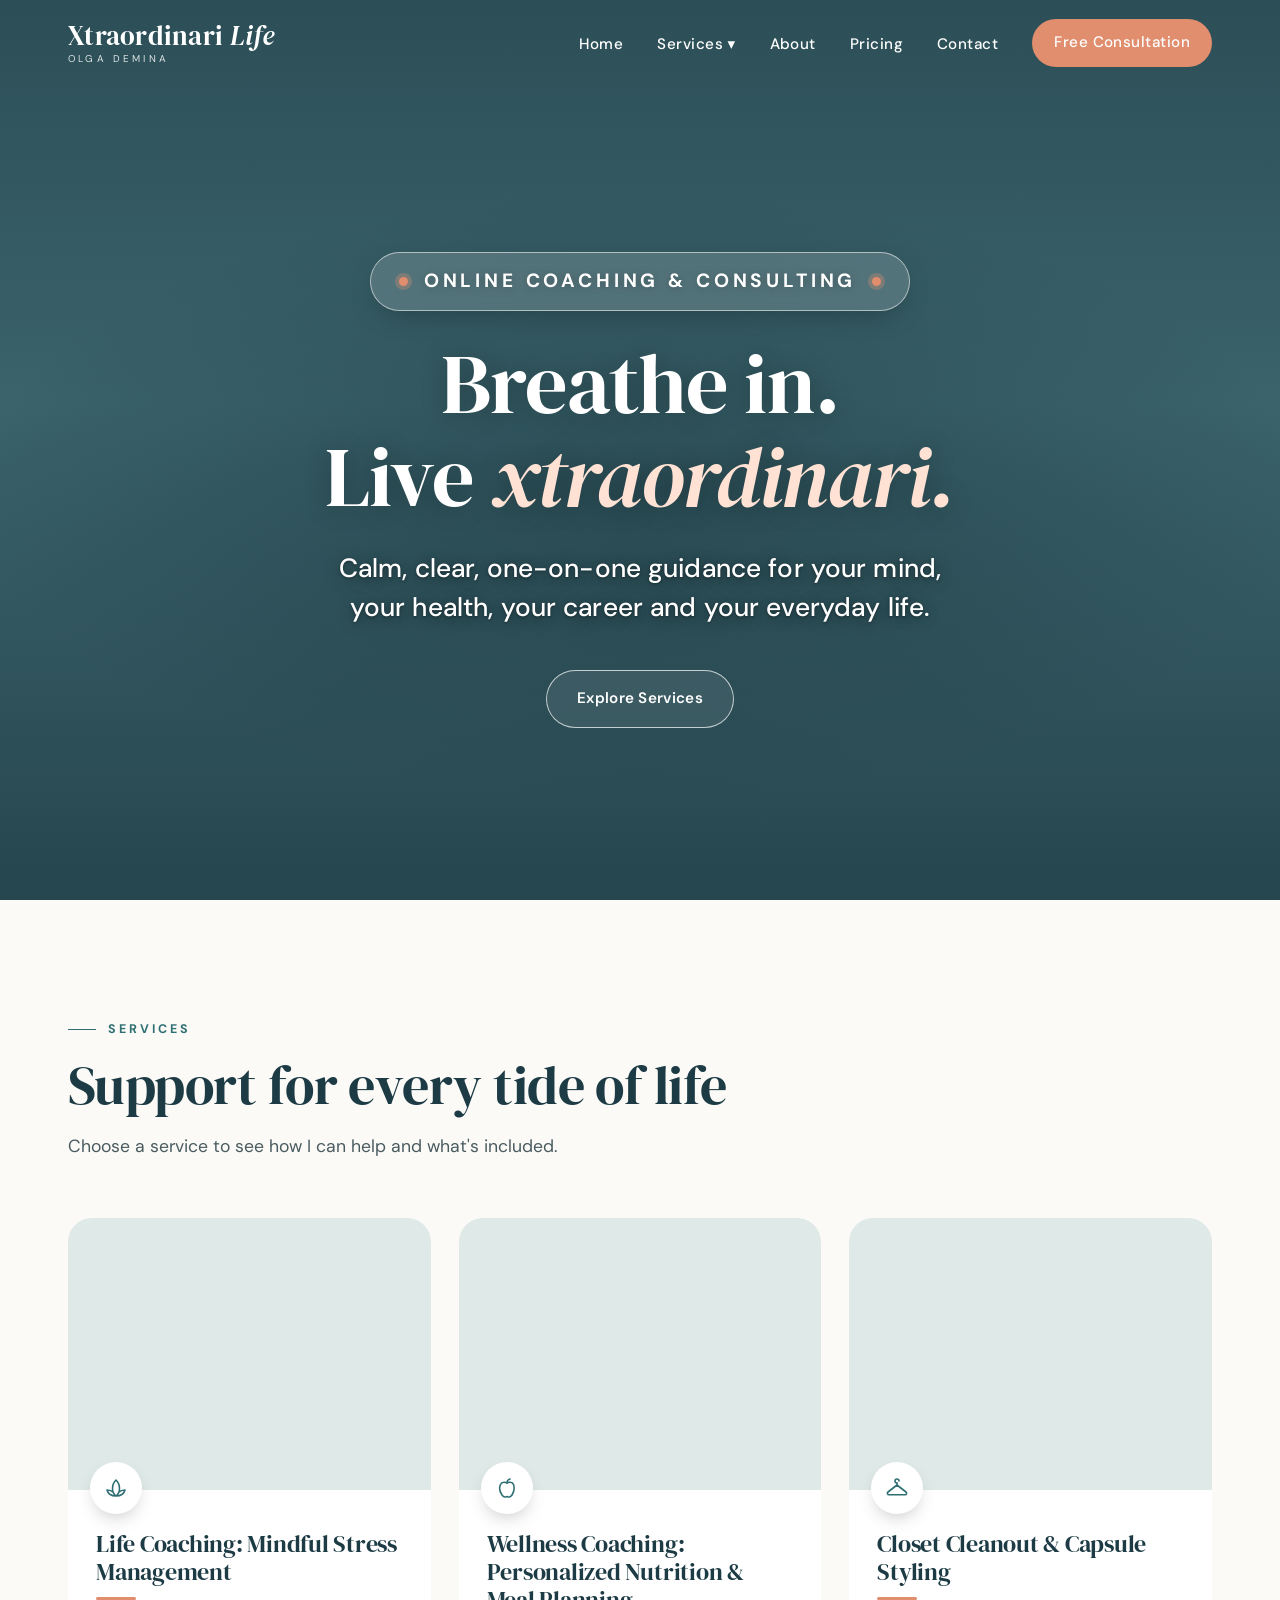
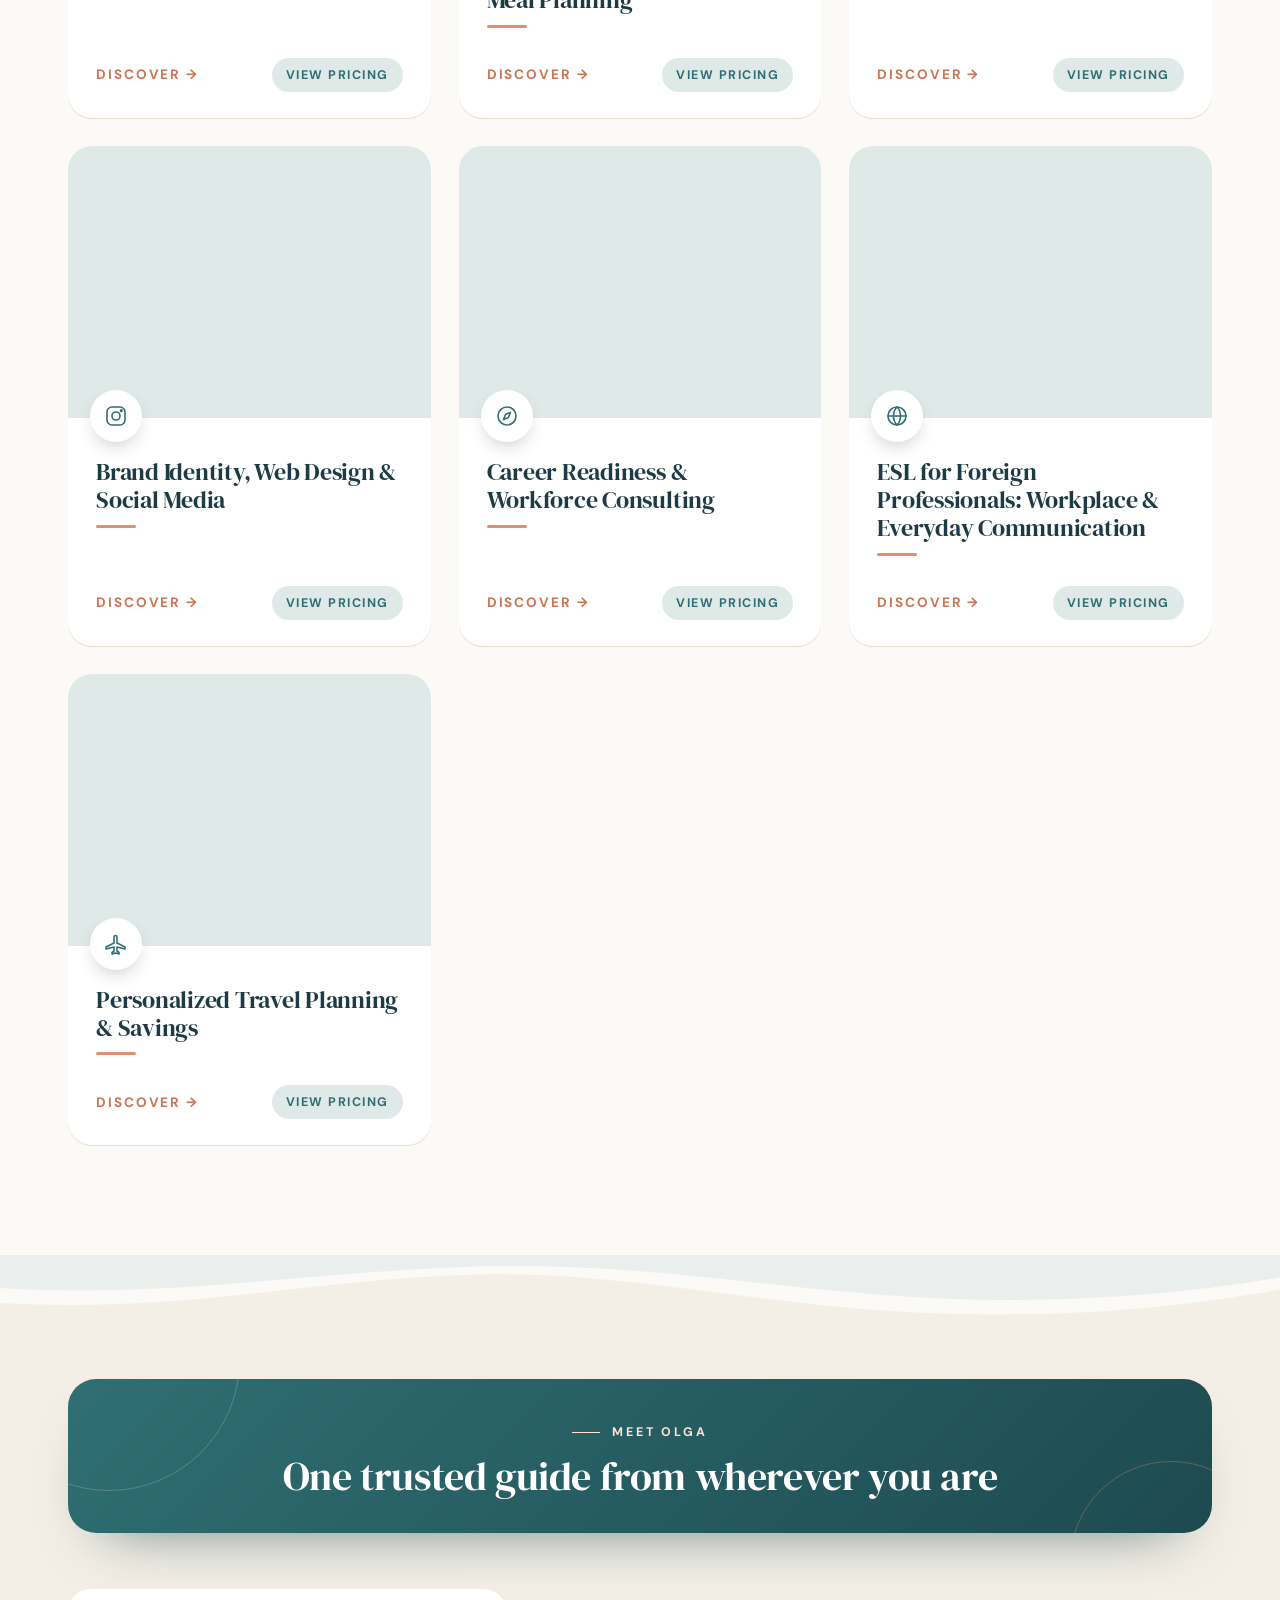
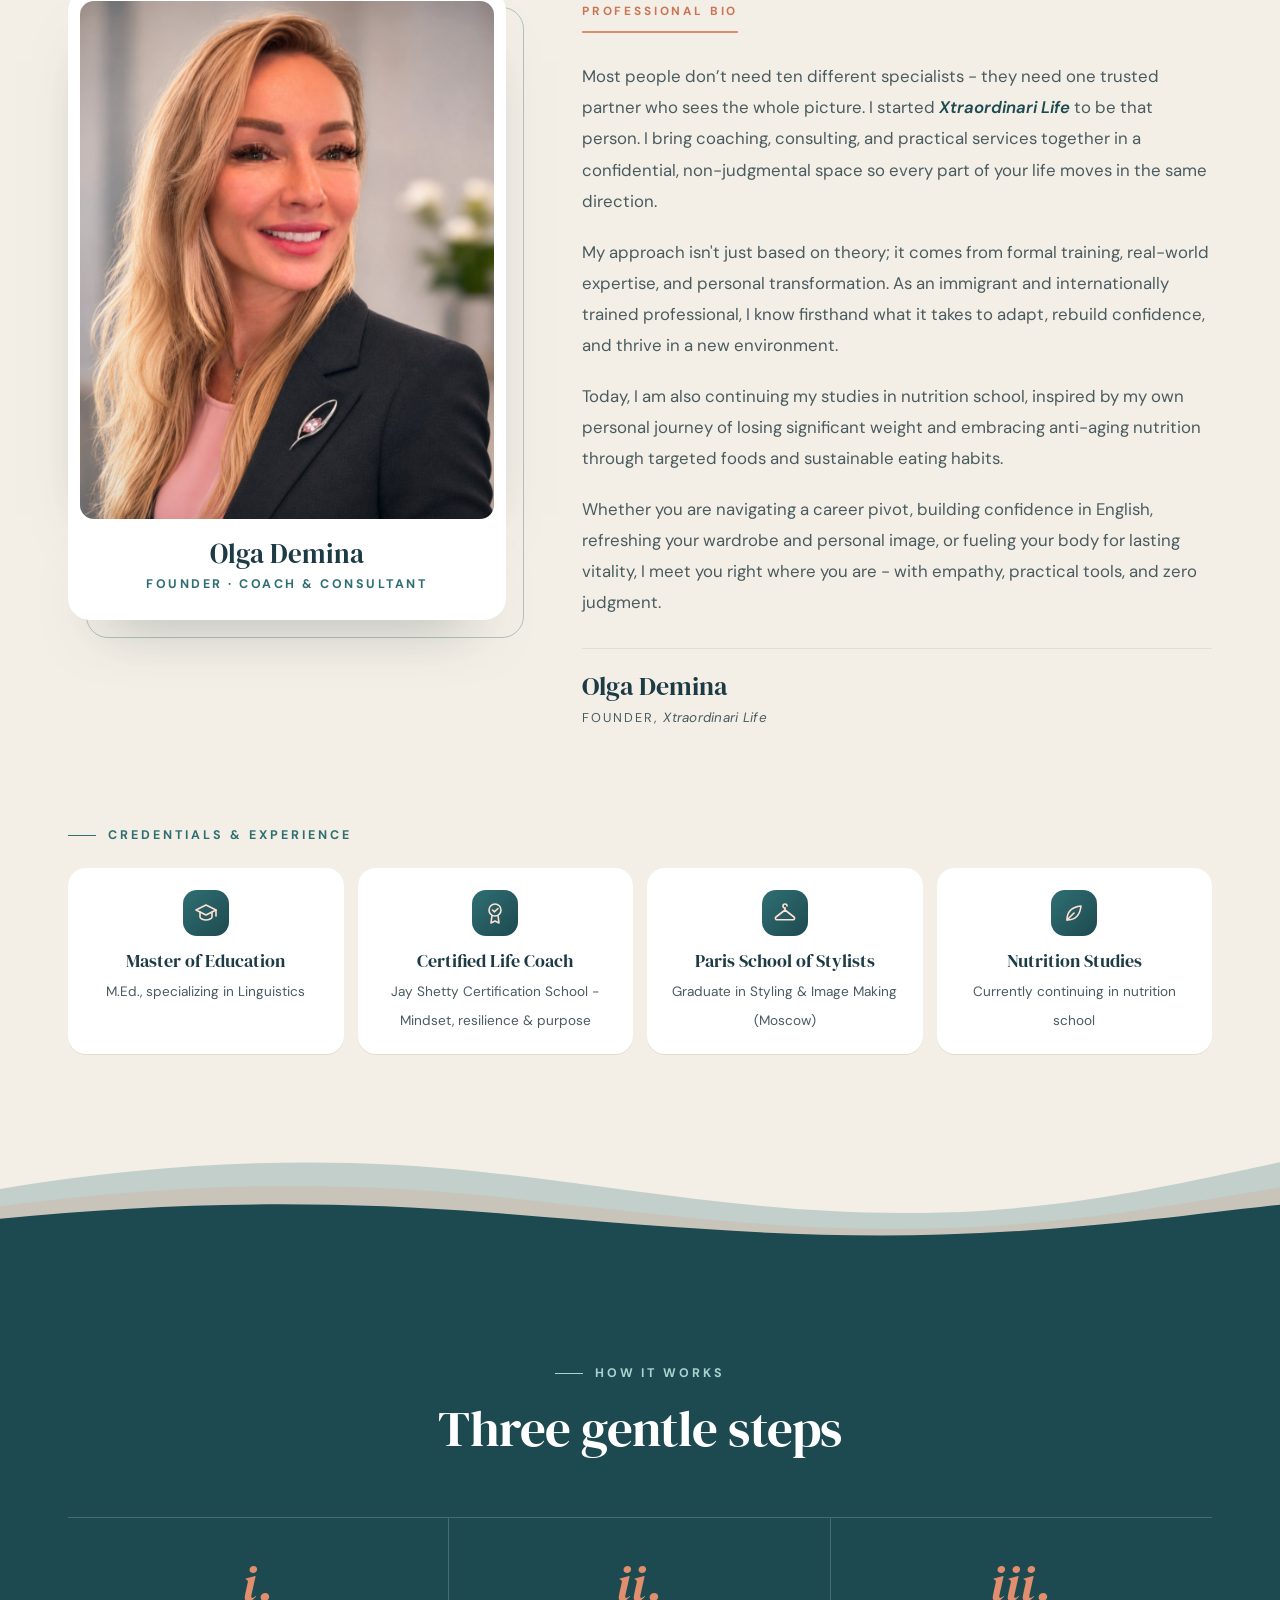
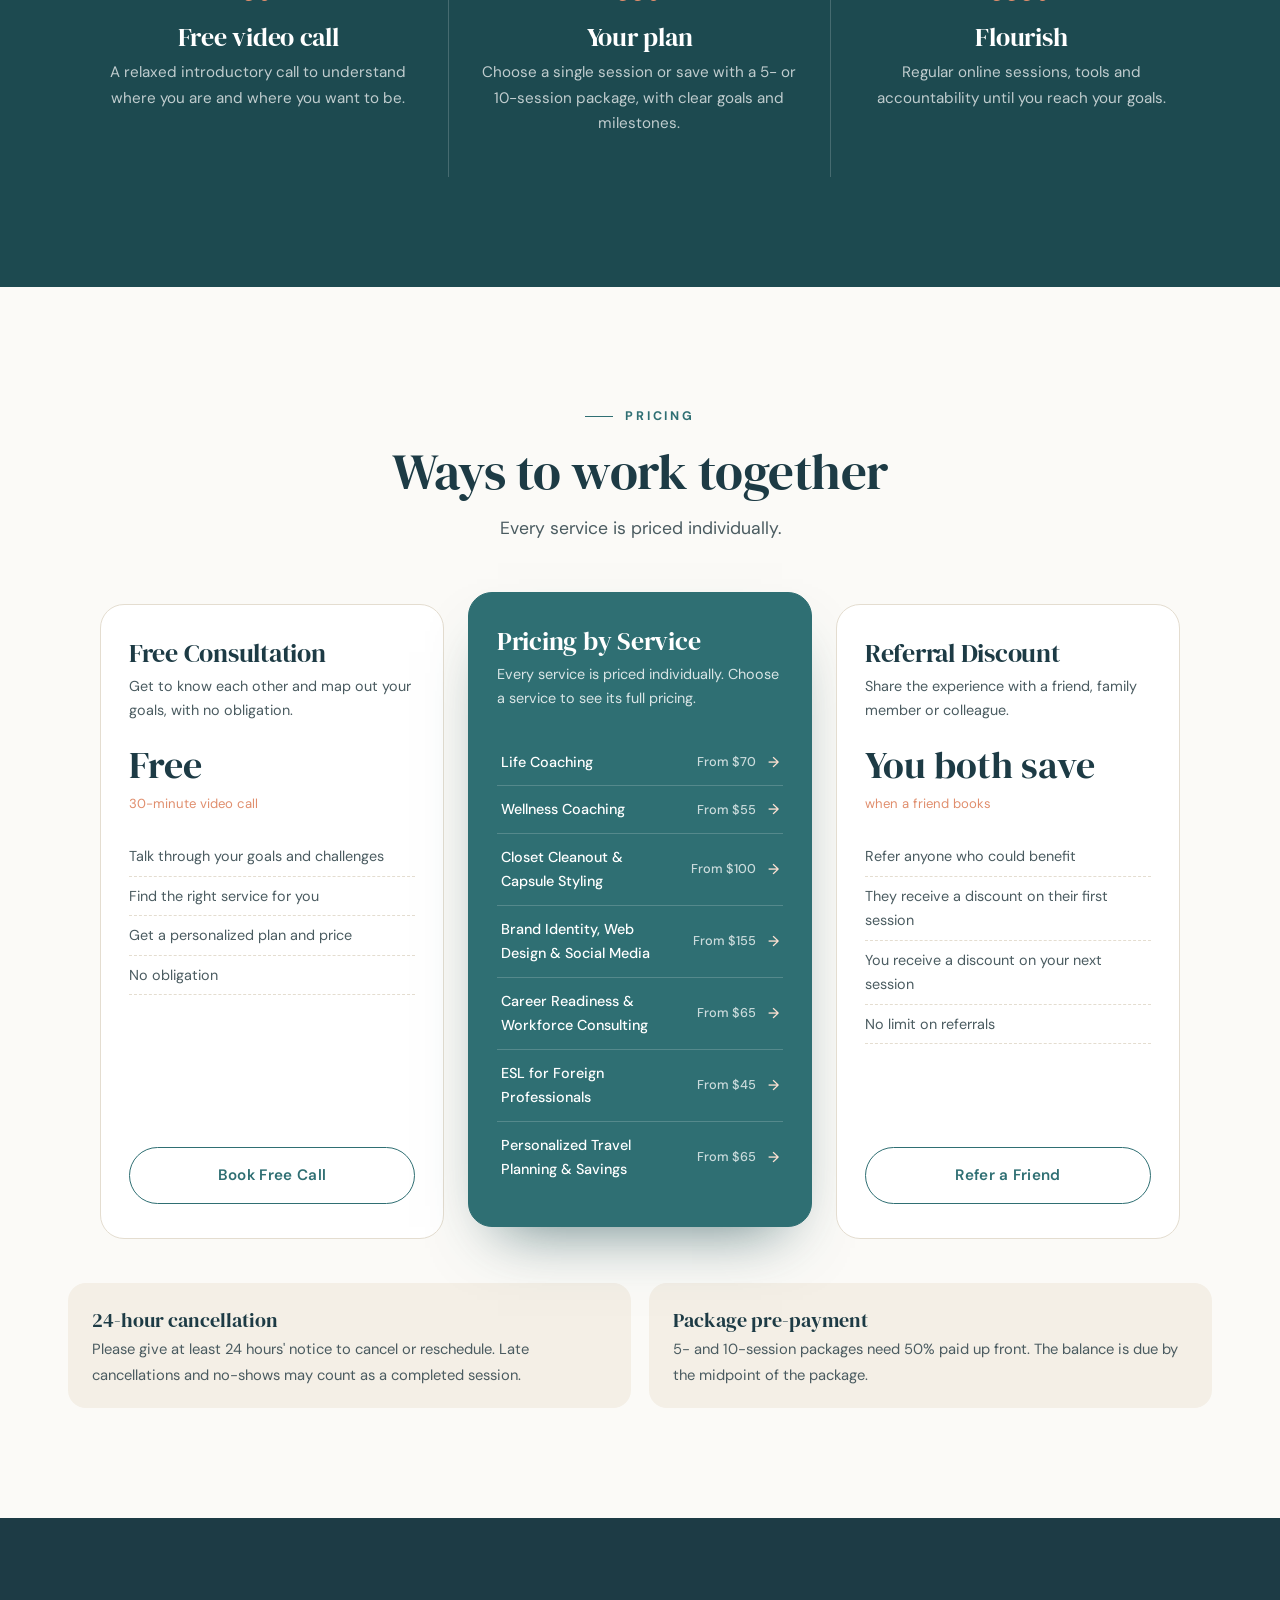
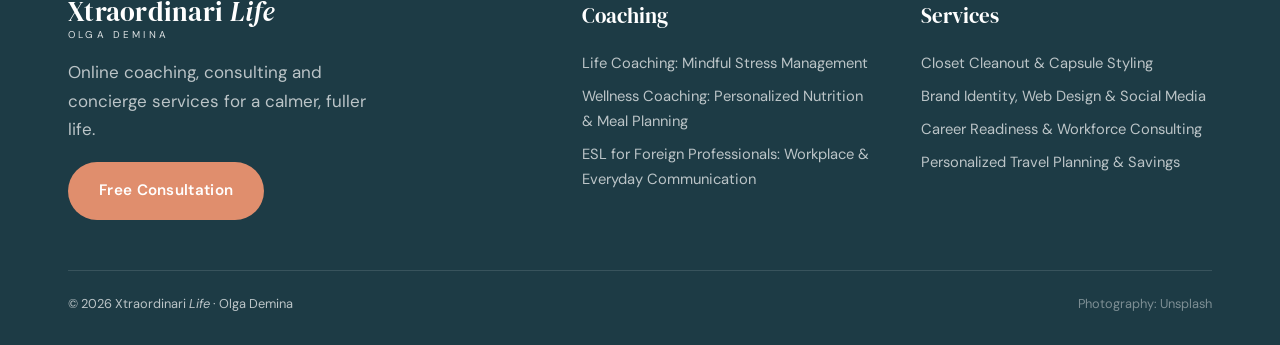
==== commit b67957a4: "Add files via upload" ====
--- a/index.html
+++ b/index.html
@@ -107,7 +107,8 @@
 .plist.compact .pp{font-size:.98rem}
 .plist.compact li.pgrp{font-size:1rem;padding:10px 0 0}
 .svc-pricing{margin-top:56px;background:#fff;border-radius:var(--r);padding:34px 34px 28px;box-shadow:0 30px 60px -44px rgba(29,59,69,.5);border:1px solid var(--line);scroll-margin-top:100px}
-.svc-pricing h2{margin-bottom:0}
+.svc-pricing .kicker{margin-bottom:0}
+.svc-pricing .plist{margin-top:10px}
 .pnote{margin:18px 0 0;font-size:.92rem;color:var(--muted);font-style:italic}
 .pnote b{font-style:normal;color:var(--navy)}
 .side-link{display:block;text-align:center;font-size:.85rem;font-weight:700;color:var(--sea);margin:4px 0 6px}
@@ -218,6 +219,15 @@
 .price li{font-size:.9rem;padding:7px 0;border-bottom:1px dashed var(--line);color:var(--muted)}
 .price.featured li{border-color:rgba(255,255,255,.2)}
 .price.featured .save{color:#ffe2d3}
+.svc-links ul{margin:6px 0 0;flex:1}
+.price.svc-links li{padding:0;border-bottom:1px solid rgba(255,255,255,.18)}
+.svc-links li:last-child{border-bottom:0}
+.svc-links a{display:flex;justify-content:space-between;align-items:center;gap:12px;padding:11px 4px;color:#fff;font-weight:500;transition:.25s}
+.svc-links a::after{content:"→";color:#ffe2d3;transition:transform .25s}
+.svc-links a:hover{color:#ffe2d3;padding-left:8px}
+.svc-links a:hover::after{transform:translateX(3px)}
+.svc-links a span{flex:1}
+.svc-links a em{font-style:normal;font-size:.8rem;color:rgba(255,255,255,.75);white-space:nowrap}
 .price .btn{justify-content:center}
 .price.featured .btn{background:#fff;color:var(--sea)}
 .notes{display:grid;grid-template-columns:1fr 1fr;gap:18px;margin-top:44px;text-align:left}
@@ -478,8 +488,7 @@
 const PACKS = [
   {name:"Free Consultation", desc:"Get to know each other and map out your goals, with no obligation.", big:"Free", sub:"30-minute video call",
    feats:["Talk through your goals and challenges","Find the right service for you","Get a personalized plan and price","No obligation"], cta:"Book Free Call", href:()=>CONFIG.consultUrl},
-  {name:"Multi-Session Packages", desc:"Build momentum with steady support and save on every session.", big:"Bundle & save", sub:"lower rates on multi-session packages",
-   feats:["Packages for coaching, nutrition and ESL","Lower per-session rates","Details on each service page","50% pre-payment to reserve"], cta:"Discuss a Package", href:()=>CONFIG.consultUrl, featured:true},
+  {name:"Pricing by Service", desc:"Every service is priced individually. Choose a service to see its full pricing.", list:true, featured:true},
   {name:"Referral Discount", desc:"Share the experience with a friend, family member or colleague.", big:"You both save", sub:"when a friend books",
    feats:["Refer anyone who could benefit","They receive a discount on their first session","You receive a discount on your next session","No limit on referrals"], cta:"Refer a Friend", href:()=>`mailto:${CONFIG.email}?subject=${encodeURIComponent('Referral for xtraordinari Life')}`}
 ];
@@ -604,8 +613,9 @@
       <a class="tp-more" href="#service/${s.id}/pricing">Full pricing details →</a>
     </div>
   </article>`,
-  price:p=>`<div class="price ${p.featured?'featured':''}">
-    ${p.featured?'<span class="tag">Best value</span>':''}
+  price:p=>p.list?`<div class="price featured svc-links">
+    <h3>${p.name}</h3><p>${p.desc}</p>
+    <ul>${SERVICES.map(x=>`<li><a href="#service/${x.id}/pricing"><span>${x.title.split(':')[0]}</span><em>From ${x.from}</em></a></li>`).join('')}</ul></div>`:`<div class="price ${p.featured?'featured':''}">
     <h3>${p.name}</h3><p>${p.desc}</p>
     <div class="amt">${p.big}</div>
     <div class="save">${p.sub}</div>
@@ -627,7 +637,7 @@
       <h2 style="margin-top:34px">What's included</h2>
       <div class="offers">${s.offers.map(o=>o.t.startsWith('#')?`<h3 class="grp">${o.t.slice(1)}</h3>`:`<div${o.t.startsWith('Complimentary')?' class="dc"':''}><i>${I.check}</i><span><b>${o.t}</b>${o.d}</span></div>`).join('')}</div>
       <div class="svc-pricing" id="svc-pricing">
-        <span class="kicker">Pricing</span><h2>Investment</h2>
+        <span class="kicker">Pricing</span>
         <ul class="plist">${priceRows(s,false)}</ul>
         <p class="pnote"><b>Note:</b> ${s.pnote}</p>
       </div>
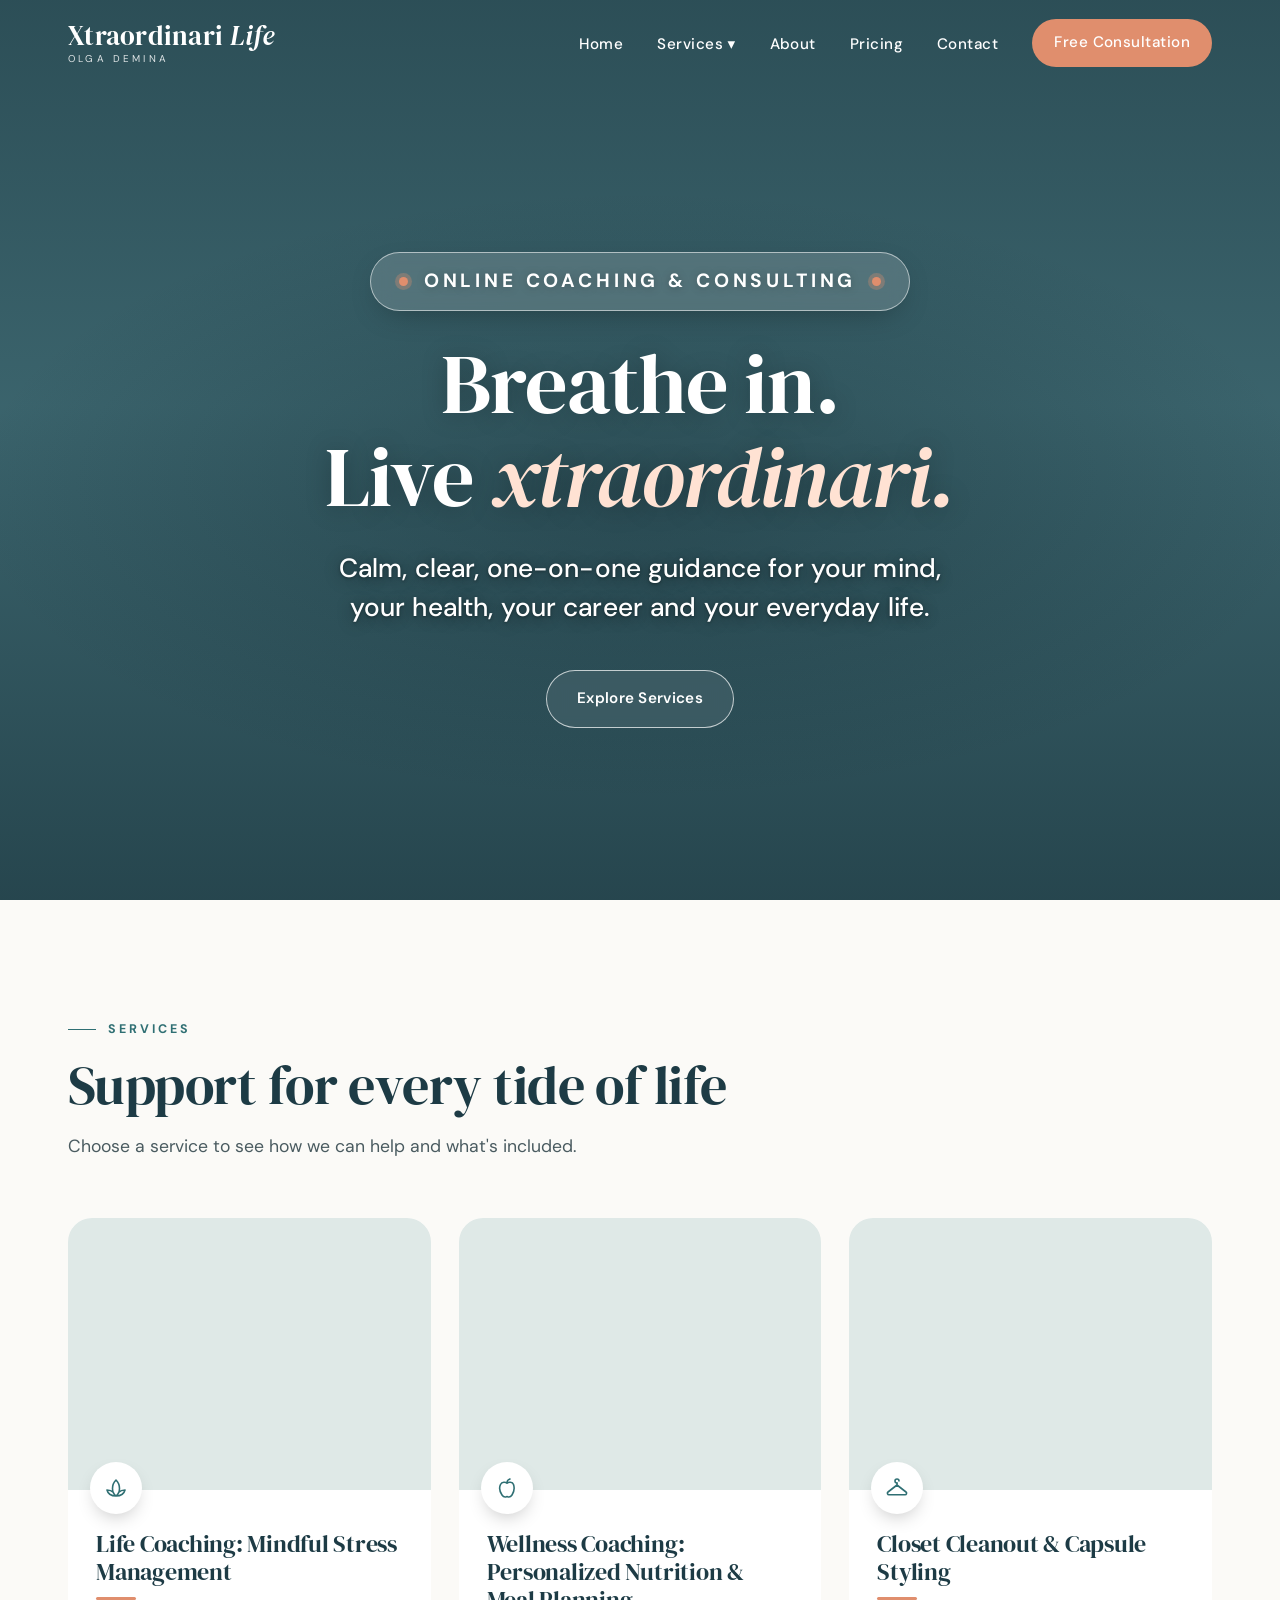
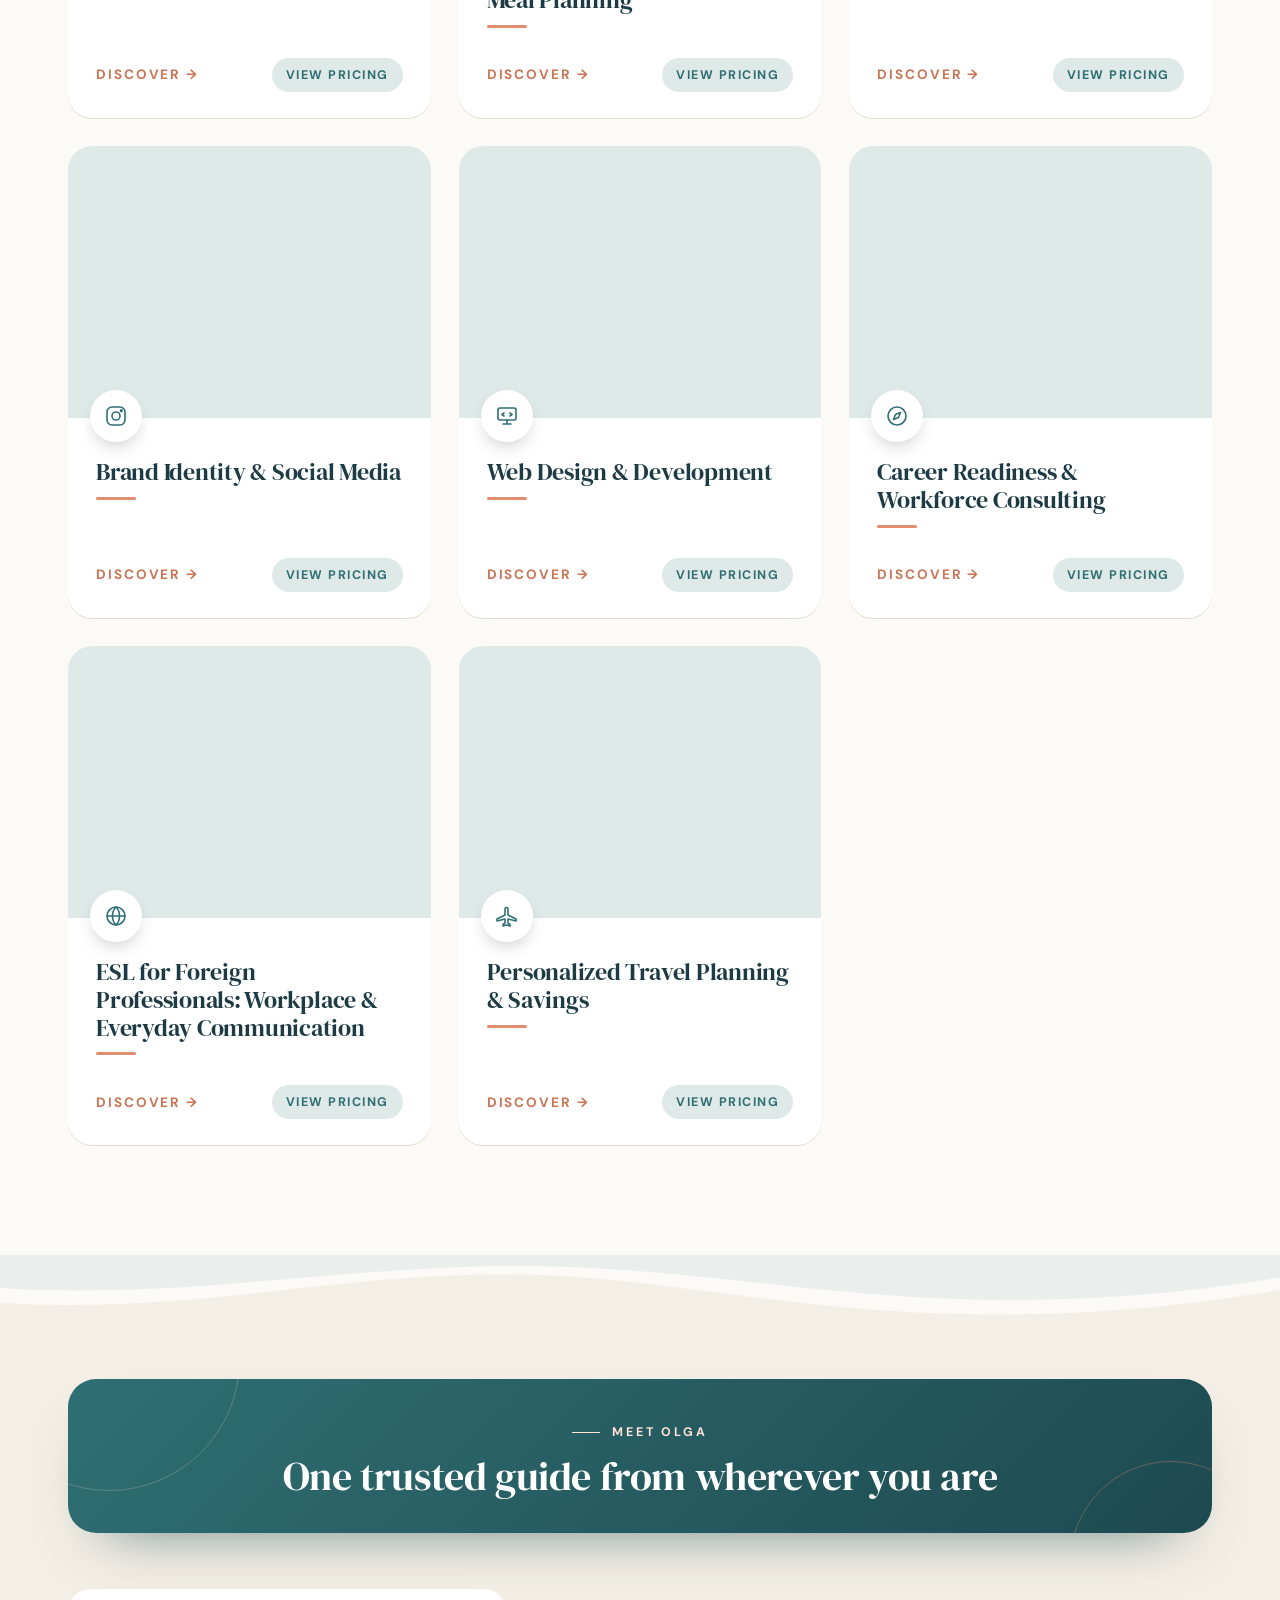
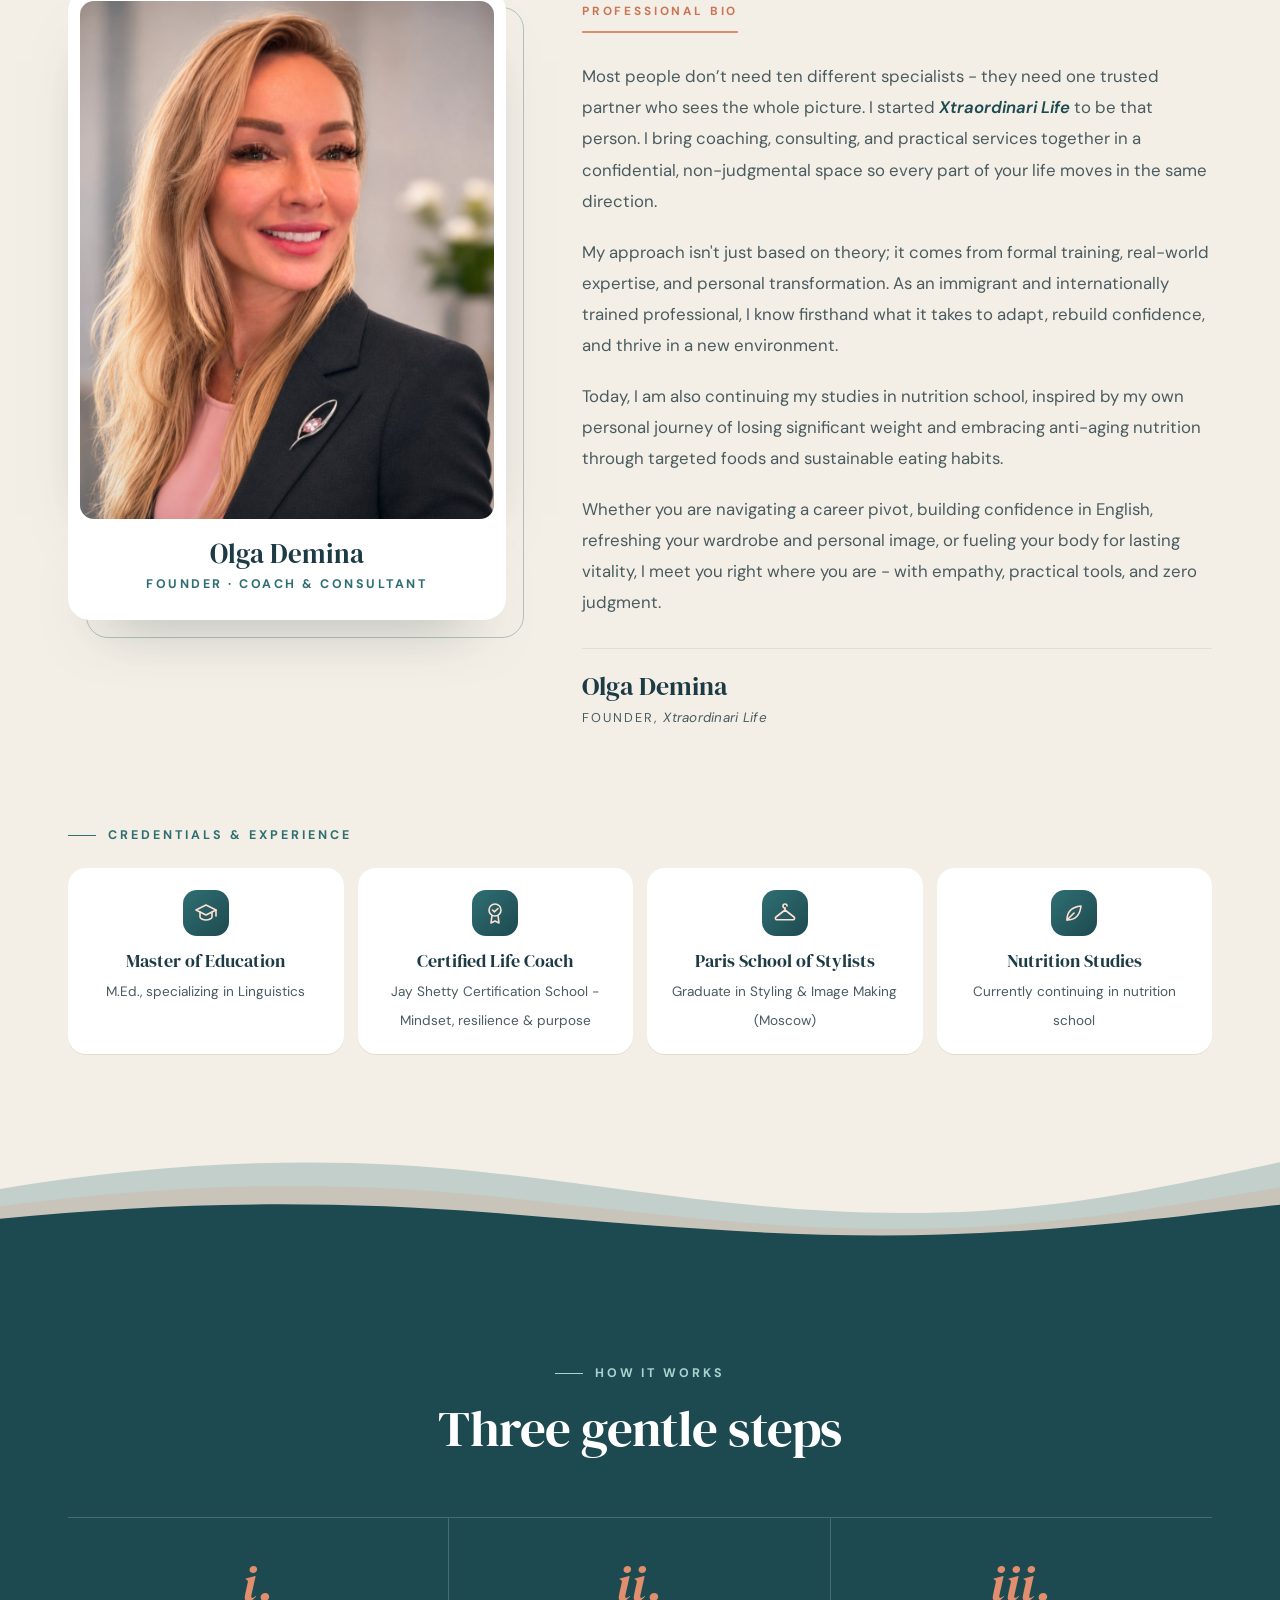
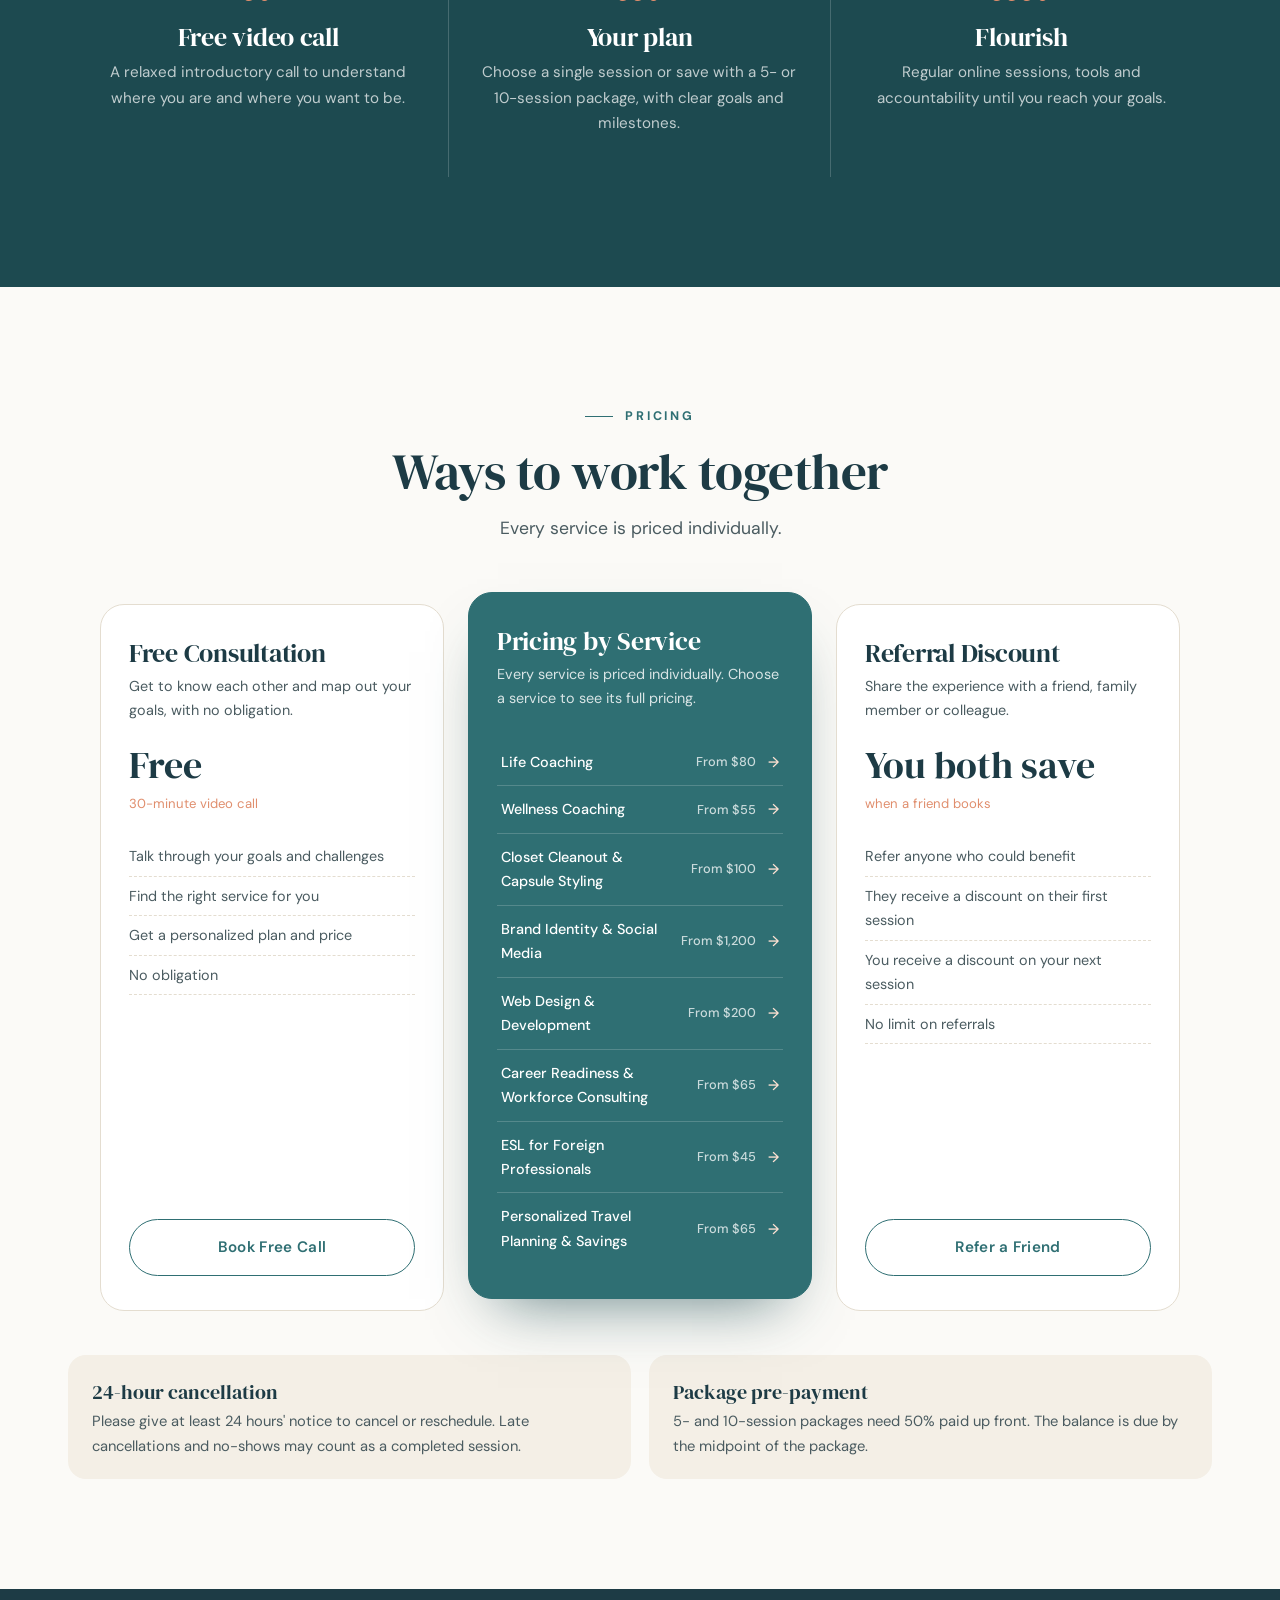
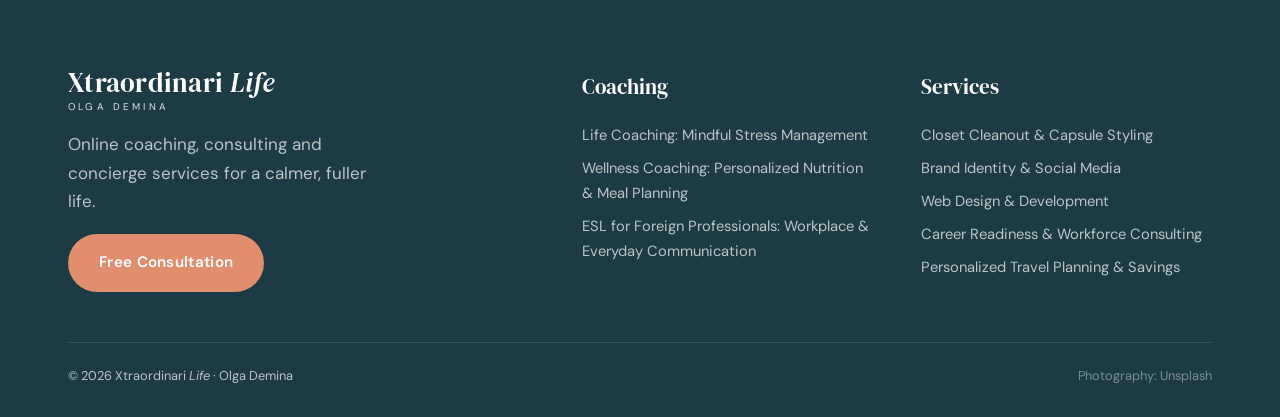
==== commit a4446b2d: "Add files via upload" ====
--- a/index.html
+++ b/index.html
@@ -5,7 +5,7 @@
 <meta name="viewport" content="width=device-width, initial-scale=1.0">
 <title>xtraordinari Life | Olga Demina — Online Coaching & Consulting</title>
 <link rel="canonical" href="https://www.xtraordinari.com/">
-<meta name="description" content="xtraordinari Life with Olga Demina: online life coaching, wellness and nutrition coaching, closet and capsule styling, brand identity, web design and social media, career and workforce consulting, ESL for professionals, and travel planning.">
+<meta name="description" content="xtraordinari Life with Olga Demina: online life coaching, wellness and nutrition coaching, closet and capsule styling, brand identity and social media, web design and development, career and workforce consulting, ESL for professionals, and travel planning.">
 <link rel="preconnect" href="https://fonts.googleapis.com"><link rel="preconnect" href="https://fonts.gstatic.com" crossorigin>
 <link href="https://fonts.googleapis.com/css2?family=DM+Serif+Display:ital@0;1&family=DM+Sans:ital,opsz,wght@0,9..40,400;0,9..40,500;0,9..40,600;0,9..40,700;1,9..40,400&display=swap" rel="stylesheet">
 <style>
@@ -359,7 +359,7 @@
     <div class="wrap">
       <div class="head">
         <div><span class="kicker">Services</span><h2>Support for every tide of life</h2></div>
-        <p class="lead">Choose a service to see how I can help and what's included.</p>
+        <p class="lead">Choose a service to see how we can help and what's included.</p>
       </div>
       <div class="tiles" id="tiles"></div>
     </div>
@@ -444,8 +444,9 @@
 const IMG = {
   "life-coaching":"photo-1506126613408-eca07ce68773",
   "wellness-coaching":"photo-1512621776951-a57141f2eefd",
-  "career-counseling":"photo-1484788984921-03950022c9ef",
-  "social-media":"photo-1499750310107-5fef28a66643",
+  "career-counseling":"photo-1698047682091-782b1e5c6536",
+  "social-media":"photo-1758691736836-0413b066787a",
+  "web-design":"photo-1498050108023-c5249f4df085",
   "esl":"photo-1497633762265-9d179a990aa6",
   "travel":"photo-1507812984078-917a274065be",
   "image-branding":"photo-1490481651871-ab68de25d43d"
@@ -460,6 +461,7 @@
   apple:'<svg viewBox="0 0 24 24" fill="none" stroke="currentColor" stroke-width="1.6" stroke-linecap="round" stroke-linejoin="round"><path d="M12 7c-1.5-1-5-1.5-6.5 1.5S5 16 7 19s3.5 2 5 1.5c1.5.5 3 1.5 5-1.5s2.5-7.5 1.5-10.5S13.5 6 12 7z"/><path d="M12 7c0-2 1-3.5 3-4"/></svg>',
   compass:'<svg viewBox="0 0 24 24" fill="none" stroke="currentColor" stroke-width="1.6" stroke-linecap="round" stroke-linejoin="round"><circle cx="12" cy="12" r="9"/><path d="M15.5 8.5l-2 5-5 2 2-5z"/></svg>',
   crown:'<svg viewBox="0 0 24 24" fill="none" stroke="currentColor" stroke-width="1.6" stroke-linecap="round" stroke-linejoin="round"><path d="M3 8l4 4 5-7 5 7 4-4-2 11H5z"/><path d="M5 19h14"/></svg>',
+  monitor:'<svg viewBox="0 0 24 24" fill="none" stroke="currentColor" stroke-width="1.6" stroke-linecap="round" stroke-linejoin="round"><rect x="3" y="4" width="18" height="12" rx="2"/><path d="M8 20h8M12 16v4"/><path d="M9 9l-2 1.5L9 12M15 9l2 1.5-2 1.5"/></svg>',
   social:'<svg viewBox="0 0 24 24" fill="none" stroke="currentColor" stroke-width="1.6" stroke-linecap="round" stroke-linejoin="round"><rect x="3" y="3" width="18" height="18" rx="5"/><circle cx="12" cy="12" r="4"/><circle cx="17.3" cy="6.7" r=".8" fill="currentColor"/></svg>',
   globe:'<svg viewBox="0 0 24 24" fill="none" stroke="currentColor" stroke-width="1.6" stroke-linecap="round" stroke-linejoin="round"><circle cx="12" cy="12" r="9"/><path d="M3 12h18M12 3c2.5 2.5 3.5 5.5 3.5 9s-1 6.5-3.5 9c-2.5-2.5-3.5-5.5-3.5-9s1-6.5 3.5-9z"/></svg>',
   plane:'<svg viewBox="0 0 24 24" fill="none" stroke="currentColor" stroke-width="1.6" stroke-linecap="round" stroke-linejoin="round"><path d="M21 15l-8-4V5a1.5 1.5 0 00-3 0v6l-8 4v2l8-2v4l-2 1.5V22l3.5-1 3.5 1v-1.5L13 19v-4l8 2z"/></svg>',
@@ -469,13 +471,14 @@
 
 /* ---------- Services (all delivered online) ---------- */
 const SERVICES = [
-  {"id": "life-coaching", "group": 1, "icon": "lotus", "cat": "Coaching", "title": "Life Coaching: Mindful Stress Management", "help": "How I can help", "intro": "<p>Build calm, confidence, and lasting inner resilience so you can step into your true life purpose. Through mindful mindset strategies and practical daily habits, you will learn how to quiet self-doubt, overcome imposter syndrome, release past emotional blocks, and navigate life's pressures with clarity and self-trust.</p>", "offers": [{"t": "Complimentary 30-Minute Discovery Call", "d": "A no-pressure introductory session to discuss your goals, challenges, and how we can work together."}, {"t": "1-on-1 Personalized Coaching Sessions", "d": "Private, judgment-free virtual sessions tailored to your unique life stage and personal goals."}, {"t": "Custom Stress & Mindset Action Plan", "d": "Practical daily habits and mindfulness tools to help you stay grounded under pressure."}, {"t": "Confidence & Imposter Syndrome Toolkit", "d": "Guided exercises to quiet self-doubt, reframe limiting beliefs, and build authentic self-trust."}, {"t": "Life Purpose & Clarity Mapping", "d": "Structured goal-setting frameworks to help you uncover what truly matters and align your next steps."}, {"t": "Between-Session Check-Ins & Resources", "d": "Light accountability, reflection prompts, and worksheets to keep your momentum going between calls."}], "note": "<em>Life coaching is a forward-focused partnership for personal growth and well-being; it is not licensed therapy or clinical mental health treatment.</em>", "from": "$70", "pricing": [{"n": "Complimentary 30-Minute Discovery Call", "p": "Free", "d": ""}, {"n": "Single 60-Minute Coaching Session", "p": "$70 – $99", "d": ""}, {"n": "4-Session Clarity & Resilience Package", "p": "$250 – $360", "d": "Save ~10%"}, {"n": "8-Session Deep Transformation Package", "p": "$480 – $680", "d": "Save ~15%, includes between-session email/check-in support"}], "pnote": "Custom plans are available upon consultation."},
-  {"id": "wellness-coaching", "group": 1, "icon": "apple", "cat": "Wellness", "title": "Wellness Coaching: Personalized Nutrition & Meal Planning", "help": "How I can help", "intro": "<p>Take the guesswork out of healthy eating with tailored nutrition guidance designed around your lifestyle and goals. Together, we explore nutrient-dense foods, build realistic custom meal plans, and review general nutrient patterns from your routine blood work to support sustainable energy and everyday well-being.</p>", "offers": [{"t": "Complimentary 30-Minute Discovery Call", "d": "A no-pressure introductory chat to discuss your wellness goals, eating habits, and lifestyle needs."}, {"t": "Comprehensive Nutrition & Lifestyle Assessment", "d": "A deep dive into your current routines, food preferences, energy levels, and personal health goals."}, {"t": "Custom Mix-and-Match Meal Plans", "d": "Realistic, easy-to-follow weekly meal guides tailored to your tastes, schedule, and nutritional needs."}, {"t": "Anti-Aging & Nutrient-Dense Food Guidance", "d": "Practical shopping lists and food-swap ideas focused on cellular vitality, radiant health, and sustainable energy without strict dieting."}, {"t": "General Nutrient Biomarker Review", "d": "Educational insights into routine blood test patterns to help support everyday energy and wellness habits."}, {"t": "Ongoing Accountability & Plan Adjustments", "d": "Regular check-ins to tweak your meal plans and keep healthy habits sustainable."}], "note": "<em>Nutrition coaching and meal planning are provided for general wellness and educational purposes only and do not constitute medical advice or diagnosis.</em>", "from": "$55", "pricing": [{"n": "Complimentary 30-Minute Discovery Call", "p": "Free", "d": ""}, {"n": "Single Nutrition & Wellness Consultation (60 min)", "p": "$55", "d": "Introductory Student Rate"}, {"n": "Custom 7-Day Mix-and-Match Meal Plan + 1 Walkthrough Consultation (60 min)", "p": "$95", "d": ""}, {"n": "4-Week Anti-Aging & Sustainable Habits Package", "p": "$215", "d": "Includes initial intake assessment, custom meal guide, grocery/food-swap list, and 4 weekly 45-minute check-ins"}], "pnote": "Custom plans are available upon consultation."},
-  {"id": "image-branding", "group": 2, "icon": "hanger", "cat": "Personal Style", "title": "Closet Cleanout & Capsule Styling", "help": "How I can help", "intro": "<p>Clear out the clutter in your wardrobe and make getting dressed effortless every single day. We start by editing what no longer fits your body or lifestyle, then shop intentionally for a versatile, mix-and-match collection of colors and styles that multiply your outfit options.</p>", "offers": [{"t": "Complimentary 30-Minute Discovery Call", "d": "A quick chat to discuss your personal style goals, professional image needs, and whether virtual or in-person support works best for you."}, {"t": "Virtual or In-Person Closet Cleanout", "d": "Step-by-step support—either via video call or hands-on in your home <em>(available locally in the Houston area)</em>—to sort through your wardrobe and decide what to keep, tailor, donate, or let go."}, {"t": "Personal Color, Style & Image Blueprint", "d": "A tailored guide to the silhouettes, fabrics, and color palette that flatter you best and align with your personal and professional brand."}, {"t": "Online or In-Person Capsule & Accessory Shopping", "d": "Choose between curated shoppable links or a guided personal shopping trip together to select versatile clothing, shoes, bags, and accessories that pull every look together."}, {"t": "Complete Mix-and-Match Outfit Lookbook", "d": "Visual outfit combinations—down to the finishing accessories—showing you how to style your pieces for work, interviews, leadership roles, weekends, and special events."}], "from": "$100", "pricing": [{"n": "Complimentary 30-Minute Discovery Call", "p": "Free", "d": ""}, {"n": "Virtual Closet Edit & Online Styling", "p": "Starting at $120", "d": "2-hour video session + personalized style recommendations"}, {"n": "In-Person Closet Cleanout <em>(Houston Area)</em>", "p": "Starting at $200", "d": "Up to 3 hours of hands-on wardrobe editing, sorting, and outfit pairing"}, {"n": "In-Person Personal Shopping <em>(Houston Area)</em>", "p": "Starting at $100", "d": "2-hour guided shopping trip for clothing and finishing accessories"}, {"n": "Complete Capsule Wardrobe & Digital Lookbook", "p": "Starting at $250", "d": "Custom piece-by-piece wardrobe checklist, curated shopping links, and visual head-to-toe outfit boards"}], "pnote": "Custom full-wardrobe makeover bundles combining a closet cleanout, shopping, and capsule lookbook are available upon consultation."},
-  {"id": "social-media", "group": 2, "icon": "social", "cat": "Creative Services", "title": "Brand Identity, Web Design & Social Media", "help": "How we can help", "intro": "<p>Launch or refresh your online presence with confidence. Delivered alongside our partner <b>Brand Identity Strategist &amp; Web Designer</b>, this all-in-one creative service brings together custom branding, modern website design, and consistent social media management to help your business shine online.</p>", "offers": [{"t": "Complimentary 30-Minute Discovery Call", "d": "An introductory call to explore your creative vision, timeline, and business goals."}, {"t": "Partner Designer Support", "d": "Direct collaboration with an experienced Brand Identity Strategist & Web Designer."}, {"t": "Logo & Visual Brand Identity", "d": "Custom logos, colors, and fonts built to make a strong first impression."}, {"t": "Custom Website Design", "d": "A clean, responsive website tailored to your services and audience."}, {"t": "Social Media Content & Management", "d": "On-brand templates, posting schedules, and active account support."}], "from": "$155", "pricing": [{"n": "Complimentary 30-Minute Discovery Call", "p": "Free", "d": ""}, {"n": "Brand Identity Starter Kit", "p": "Starting at $225", "d": "Primary logo design, curated color palette, font pairings, and a 1-page brand style guide"}, {"n": "Small-Business Website Design (Up to 5 Pages)", "p": "Starting at $550", "d": "Clean, mobile-responsive design, basic SEO setup, and domain/hosting connection"}, {"n": "Social Media Profile & Template Starter Kit", "p": "Starting at $155", "d": "Profile setup and bio optimization across 1–2 platforms + 6 reusable branded Canva templates"}, {"n": "Complete Brand & Website Launch Bundle", "p": "Starting at $750", "d": "Brand identity starter kit + up to 5-page website + social media starter kit"}], "pnote": "Custom quotes are provided after your discovery call for larger multi-page websites, e-commerce features, or ongoing monthly social media content packages."},
-  {"id": "career-counseling", "group": 2, "icon": "compass", "cat": "Career & Workforce", "title": "Career Readiness & Workforce Consulting", "help": "How I can help", "intro": "<p>Strategic career and enrollment support tailored to both individual job seekers and adult education partners:</p><ul class=\"help-list\"><li><b>For Individuals:</b> Stand out in today's job market with polished resume writing, targeted interview preparation, job search strategy, and confident career-change guidance.</li><li><b>For Training Providers &amp; Organizations:</b> Strengthen student recruitment, community outreach, and enrollment pipelines for workforce certification programs.</li></ul>", "offers": [{"t": "Complimentary 30-Minute Discovery Call", "d": "An introductory consultation to review your individual career goals or your organization's program operations and enrollment needs."}, {"t": "#For Individual Job Seekers", "d": ""}, {"t": "Resume Writing & Optimization", "d": "Modern, accomplishment-driven resume rewriting tailored to highlight your strengths and pass applicant tracking systems (ATS)."}, {"t": "Job Search Platform Setup & Navigation", "d": "Hands-on help creating, optimizing, and navigating profiles on major job boards so employers can easily find you."}, {"t": "1-on-1 Mock Interviews & Feedback", "d": "Personalized coaching to help you answer tough questions with clarity and confidence."}, {"t": "Job Search & Career Transition Roadmap", "d": "Actionable strategies for targeting the right roles, organizing applications, and pivoting into new industries."}, {"t": "#For Training Providers & Organizations", "d": ""}, {"t": "Class Logistics & Day-to-Day Operations", "d": "Hands-on program administration to coordinate schedules, rosters, materials, and smooth class delivery."}, {"t": "Student Enrollment & Onboarding Support", "d": "End-to-end assistance guiding prospective adult learners through registration, paperwork, and class readiness."}, {"t": "Community Outreach & Recruitment", "d": "Targeted local outreach strategies to connect with adult learners and fill certification and workforce training classes."}], "from": "$65", "pricing": [{"n": "Complimentary 30-Minute Discovery Call", "p": "Free", "d": ""}, {"n": "#For Individual Job Seekers", "p": "", "d": ""}, {"n": "ATS Resume Writing & Optimization", "p": "Starting at $100", "d": "1-on-1 career intake session + 1 custom, ATS-ready master resume tailored to your target role"}, {"n": "Additional Tailored Resume Version", "p": "+$40 each", "d": "Custom summary, keywords, and bullet adjustments for a second career track or priority job posting"}, {"n": "Job Board Profile Setup & Search Navigation (Up to 90 min)", "p": "Starting at $65", "d": "Hands-on profile creation, keyword optimization, and search strategy across 1–2 platforms"}, {"n": "1-on-1 Mock Interview & Career Coaching (60 min)", "p": "$65", "d": "Targeted interview practice, feedback, and career transition guidance"}, {"n": "Complete Job-Seeker Career Bundle", "p": "Starting at $200", "d": "Full master resume rewrite + job board setup + one 60-minute mock interview session"}, {"n": "#For Training Providers & Organizations", "p": "", "d": ""}, {"n": "Program Operations, Enrollment & Community Outreach Consulting", "p": "Custom Quote", "d": "Flexible hourly or project-based rates tailored to your class schedule and student enrollment goals"}], "pnote": "Multi-session job search and career transition packages are available upon consultation."},
-  {"id": "esl", "group": 1, "icon": "globe", "cat": "English Language", "title": "ESL for Foreign Professionals: Workplace & Everyday Communication", "help": "How I can help", "intro": "<p>Designed specifically for internationally trained professionals at all English proficiency levels who want to communicate clearly and confidently in both everyday life and an English-speaking workplace. Build fluency for daily conversations, meetings, presentations, networking, and interviews through practical lessons tailored to your personal and career goals.</p>", "offers": [{"t": "Complimentary 30-Minute Discovery Call", "d": "A friendly introductory call to assess your current English level and discuss your personal and workplace communication goals."}, {"t": "1-on-1 Tailored ESL Classes for All Levels", "d": "Customized lessons adapted to your proficiency level, industry, and real-life daily and professional scenarios."}, {"t": "Practical Grammar & Clear Writing", "d": "Targeted grammar review and hands-on guidance for writing clear, natural emails, messages, and professional documents."}, {"t": "Pronunciation, Idioms & Language Norms", "d": "Clear pronunciation coaching alongside everyday American idioms, natural phrasing, and cultural norms for both social settings and the workplace."}, {"t": "Everyday & Workplace Speaking Practice", "d": "Real-world conversation practice for daily life situations (appointments, networking, community interactions) as well as meetings, interviews, and presentations."}], "from": "$45", "pricing": [{"n": "Complimentary 30-Minute Discovery Call", "p": "Free", "d": ""}, {"n": "Single 60-Minute ESL Session", "p": "$45", "d": ""}, {"n": "Monthly Fluency Plan (2x/Week — 8 Sessions)", "p": "$320", "d": "$40/session - ideal for steady progress"}, {"n": "Intensive Monthly Plan (3x/Week — 12 Sessions)", "p": "$420", "d": "$35/session - our best value for rapid workplace & everyday fluency"}], "pnote": "Custom plans are available upon consultation."},
-  {"id": "travel", "group": 2, "icon": "plane", "cat": "Travel", "title": "Personalized Travel Planning & Savings", "help": "How I can help", "intro": "<p>Enjoy stress-free trips without overpaying, whether you are planning a single getaway or looking for ongoing travel perks. I create custom itineraries, search for the best airfare deals, unlock discounted rates on hotels and entertainment tickets, and offer guidance on joining an exclusive travel club for wholesale booking discounts and flexible income opportunities.</p>", "offers": [{"t": "Complimentary 30-Minute Discovery Call", "d": "A quick chat to discuss your upcoming travel dreams, budget, or interest in ongoing travel perks."}, {"t": "Custom Day-by-Day Trip Itineraries", "d": "Personalized destination research, activity recommendations, and travel logistics tailored to your style and schedule."}, {"t": "Flight Deal & Discounted Booking Research", "d": "Hands-on support finding competitive airfare plus access to special rates on hotels and entertainment tickets."}, {"t": "Travel Membership Consulting (Optional)", "d": "A transparent walkthrough of how to join an exclusive travel club to unlock ongoing wholesale booking savings and optional income streams."}], "from": "$65", "pricing": [{"n": "Complimentary 30-Minute Discovery Call", "p": "Free", "d": ""}, {"n": "Flight, Hotel & Ticket Deal Research", "p": "Starting at $65", "d": "Targeted comparison of top flight routes, hotel rates, car rentals, or entertainment tickets for your dates"}, {"n": "Weekend & Short Getaway Itinerary (Up to 4 Days)", "p": "Starting at $125", "d": "Custom day-by-day trip plan, accommodation recommendations, and curated local dining & activity ideas"}, {"n": "Extended & Multi-Destination Trip Planning (5+ Days)", "p": "Starting at $225", "d": "Full custom itinerary, multi-stop logistics, excursion recommendations, and cost-saving booking guidance"}, {"n": "Travel Membership & Wholesale Savings Overview", "p": "Complimentary", "d": "No-obligation walkthrough of how a private travel membership unlocks up to 65% off retail rates on hotels, resorts, cruises, car rentals, and entertainment tickets across multiple global destinations, plus monthly loyalty points, a 110% Best Value Guarantee, and an annual complimentary stay in a participating country of your choice"}], "pnote": "Custom quotes are available for group trips, family reunions, or extended international journeys. Annual complimentary vacation incentives and discount percentages are subject to membership tier and participating destination availability."}
+  {"id": "life-coaching", "group": 1, "icon": "lotus", "cat": "Coaching", "title": "Life Coaching: Mindful Stress Management", "help": "How we can help", "intro": "<p>Build calm, confidence, and lasting inner resilience so you can step into your true life purpose. Through mindful mindset strategies and practical daily habits, you will learn how to quiet self-doubt, overcome imposter syndrome, release past emotional blocks, and navigate life's pressures with clarity and self-trust.</p>", "offers": [{"t": "Complimentary 30-Minute Discovery Call", "d": "A no-pressure introductory session to discuss your goals, challenges, and how we can work together."}, {"t": "1-on-1 Personalized Coaching Sessions", "d": "Private, judgment-free virtual sessions tailored to your unique life stage and personal goals."}, {"t": "Custom Stress & Mindset Action Plan", "d": "Practical daily habits and mindfulness tools to help you stay grounded under pressure."}, {"t": "Confidence & Imposter Syndrome Toolkit", "d": "Guided exercises to quiet self-doubt, reframe limiting beliefs, and build authentic self-trust."}, {"t": "Life Purpose & Clarity Mapping", "d": "Structured goal-setting frameworks to help you uncover what truly matters and align your next steps."}, {"t": "Between-Session Check-Ins & Resources", "d": "Light accountability, reflection prompts, and worksheets to keep your momentum going between calls."}], "note": "<em>Life coaching is a forward-focused partnership for personal growth and well-being; it is not licensed therapy or clinical mental health treatment.</em>", "from": "$80", "pricing": [{"n": "Complimentary 30-Minute Discovery Call", "p": "Free", "d": ""}, {"n": "Single 50-Minute Coaching Session", "p": "$80", "d": ""}, {"n": "Single 75-Minute Coaching Session", "p": "$100", "d": ""}, {"n": "4-Session Clarity & Resilience Package", "p": "Starting at $290", "d": "Save ~10%"}, {"n": "8-Session Deep Transformation Package", "p": "Starting at $540", "d": "Save ~15%, includes between-session email/check-in support"}], "pnote": "Custom plans are available upon consultation."},
+  {"id": "wellness-coaching", "group": 1, "icon": "apple", "cat": "Wellness", "title": "Wellness Coaching: Personalized Nutrition & Meal Planning", "help": "How we can help", "intro": "<p>Take the guesswork out of healthy eating with tailored nutrition guidance designed around your lifestyle and goals. Together, we explore nutrient-dense foods, build realistic custom meal plans, and review general nutrient patterns from your routine blood work to support sustainable energy and everyday well-being.</p>", "offers": [{"t": "Complimentary 30-Minute Discovery Call", "d": "A no-pressure introductory chat to discuss your wellness goals, eating habits, and lifestyle needs."}, {"t": "Comprehensive Nutrition & Lifestyle Assessment", "d": "A deep dive into your current routines, food preferences, energy levels, and personal health goals."}, {"t": "Custom Mix-and-Match Meal Plans", "d": "Realistic, easy-to-follow weekly meal guides tailored to your tastes, schedule, and nutritional needs."}, {"t": "Anti-Aging & Nutrient-Dense Food Guidance", "d": "Practical shopping lists and food-swap ideas focused on cellular vitality, radiant health, and sustainable energy without strict dieting."}, {"t": "General Nutrient Biomarker Review", "d": "Educational insights into routine blood test patterns to help support everyday energy and wellness habits."}, {"t": "Ongoing Accountability & Plan Adjustments", "d": "Regular check-ins to tweak your meal plans and keep healthy habits sustainable."}], "note": "<em>Nutrition coaching and meal planning are provided for general wellness and educational purposes only and do not constitute medical advice or diagnosis.</em>", "from": "$55", "pricing": [{"n": "Complimentary 30-Minute Discovery Call", "p": "Free", "d": ""}, {"n": "Single Nutrition & Wellness Consultation (60 min)", "p": "$55", "d": "Introductory Student Rate"}, {"n": "Custom 7-Day Mix-and-Match Meal Plan + 1 Walkthrough Consultation (60 min)", "p": "$95", "d": ""}, {"n": "4-Week Anti-Aging & Sustainable Habits Package", "p": "$215", "d": "Includes initial intake assessment, custom meal guide, grocery/food-swap list, and 4 weekly 45-minute check-ins"}], "pnote": "Custom plans are available upon consultation."},
+  {"id": "image-branding", "group": 2, "icon": "hanger", "cat": "Personal Style", "title": "Closet Cleanout & Capsule Styling", "help": "How we can help", "intro": "<p>Clear out the clutter in your wardrobe and make getting dressed effortless every single day. We start by editing what no longer fits your body or lifestyle, then shop intentionally for a versatile, mix-and-match collection of colors and styles that multiply your outfit options.</p>", "offers": [{"t": "Complimentary 30-Minute Discovery Call", "d": "A quick chat to discuss your personal style goals, professional image needs, and whether virtual or in-person support works best for you."}, {"t": "Virtual or In-Person Closet Cleanout", "d": "Step-by-step support—either via video call or hands-on in your home <em>(available locally in the Houston area)</em>—to sort through your wardrobe and decide what to keep, tailor, donate, or let go."}, {"t": "Personal Color, Style & Image Blueprint", "d": "A tailored guide to the silhouettes, fabrics, and color palette that flatter you best and align with your personal and professional brand."}, {"t": "Online or In-Person Capsule & Accessory Shopping", "d": "Choose between curated shoppable links or a guided personal shopping trip together to select versatile clothing, shoes, bags, and accessories that pull every look together."}, {"t": "Complete Mix-and-Match Outfit Lookbook", "d": "Visual outfit combinations—down to the finishing accessories—showing you how to style your pieces for work, interviews, leadership roles, weekends, and special events."}], "from": "$100", "pricing": [{"n": "Complimentary 30-Minute Discovery Call", "p": "Free", "d": ""}, {"n": "Virtual Closet Edit & Online Styling", "p": "Starting at $120", "d": "2-hour video session + personalized style recommendations"}, {"n": "In-Person Closet Cleanout <em>(Houston Area)</em>", "p": "Starting at $200", "d": "Up to 3 hours of hands-on wardrobe editing, sorting, and outfit pairing"}, {"n": "In-Person Personal Shopping <em>(Houston Area)</em>", "p": "Starting at $100", "d": "2-hour guided shopping trip for clothing and finishing accessories"}, {"n": "Complete Capsule Wardrobe & Digital Lookbook", "p": "Starting at $250", "d": "Custom piece-by-piece wardrobe checklist, curated shopping links, and visual head-to-toe outfit boards"}], "pnote": "Custom full-wardrobe makeover bundles combining a closet cleanout, shopping, and capsule lookbook are available upon consultation."},
+  {"id": "social-media", "group": 2, "icon": "social", "cat": "Creative Services", "title": "Brand Identity & Social Media", "help": "How we can help", "intro": "<p>Beyond aesthetics, we build cohesive visual systems that convert. Our process is designed to turn your brand into an authoritative presence that captures attention, builds deep trust, and drives consistent results across your visual identity and social media platforms.</p>", "offers": [{"t": "Complimentary 30-Minute Discovery Call", "d": "A no-pressure introductory chat to discuss your brand vision, audience, and strategic goals."}, {"t": "Primary & Secondary Logo Suite", "d": "Custom primary and secondary logos designed for versatility across digital and print platforms."}, {"t": "Color Palette, Typography & Brand Style Guide", "d": "A complete visual system with exact color codes, font pairings, and usage guidelines for consistent branding."}, {"t": "Social Media Templates & Content Direction", "d": "Custom branded templates, visual storytelling assets, and content direction so you can launch and post with impact."}, {"t": "Packaging & Custom Brand Assets (Complete System Tier)", "d": "Extended visual ecosystem deliverables including custom packaging design, website visual assets, and a tailored brand roadmap."}], "from": "$1,200", "pricing": [{"n": "Complimentary 30-Minute Discovery Call", "p": "Free", "d": ""}, {"n": "Brand Identity", "p": "Starting at $1,200", "d": "Primary & secondary logos, color palette, typography selection, and brand style guide — ideal for clients building a solid visual foundation"}, {"n": "Visual Strategy", "p": "Starting at $2,500", "d": "Everything in Brand Identity plus social media templates, content direction, and brand storytelling assets — ideal for clients launching with impact"}, {"n": "Complete System", "p": "Starting at $4,000", "d": "Full visual ecosystem identity, strategic brand foundation, custom packaging design, website assets, and a tailored visual roadmap — our premium experience"}], "pnote": "These packages are designed as a starting point. Every brand is unique, and custom scopes are tailored to align with your specific goals and budget.", "plabel": "Pricing & Packages"},
+  {"id": "web-design", "group": 2, "icon": "monitor", "cat": "Web Services", "title": "Web Design & Development", "help": "How we can help", "intro": "<p>Turn visitors into clients with a clean, modern, and easy-to-navigate website built to grow with your business. Working alongside an experienced IT and web specialist, we combine strategic layout and clear messaging with reliable technical development—handling everything from mobile responsiveness and booking forms to domain connection and foundational SEO—so you get a polished site without the tech headaches.</p>", "offers": [{"t": "Complimentary 30-Minute Discovery Call", "d": "An introductory session to map out your website goals, page structure, and technical requirements."}, {"t": "Custom Layout & Responsive Design", "d": "A clean, user-friendly website tailored to your brand that looks sharp on desktop, tablet, and mobile devices."}, {"t": "Contact, Inquiry & Booking Form Integration", "d": "Seamless forms and scheduling links so prospective clients can reach out or book your services effortlessly."}, {"t": "Domain, Hosting & SSL Connection", "d": "Full technical setup connecting your custom domain name, secure SSL certificate, and hosting environment."}, {"t": "Foundational On-Page SEO & Speed Optimization", "d": "Clean page titles, meta descriptions, image optimization, and fast load times to help clients find you online."}, {"t": "Post-Launch Walkthrough", "d": "A simple 1-on-1 handoff session showing you how to make basic text or photo updates on your own."}], "from": "$200", "pricing": [{"n": "Complimentary 30-Minute Discovery Call", "p": "Free", "d": ""}, {"n": "Landing Page / One-Page Website", "p": "Starting at $350", "d": "Clean, mobile-responsive single-page site, contact/booking form integration, and basic SEO setup"}, {"n": "Small-Business Website Design (Up to 5 Pages)", "p": "Starting at $650", "d": "Custom multi-page layout, mobile optimization, domain/hosting connection, and basic on-page SEO"}, {"n": "Website Refresh & Technical Tune-Up", "p": "Starting at $200", "d": "Layout modernization, mobile responsiveness fixes, speed optimization, and broken-link/form repairs"}], "pnote": "Custom quotes are provided after your discovery call for larger multi-page websites, e-commerce stores, or custom web development features.", "plabel": "Pricing & Packages"},
+  {"id": "career-counseling", "group": 2, "icon": "compass", "cat": "Career & Workforce", "title": "Career Readiness & Workforce Consulting", "help": "How we can help", "intro": "<p>Strategic career and enrollment support tailored to both individual job seekers and adult education partners:</p><ul class=\"help-list\"><li><b>For Individuals:</b> Stand out in today's job market with polished resume writing, targeted interview preparation, job search strategy, and confident career-change guidance.</li><li><b>For Training Providers &amp; Organizations:</b> Strengthen student recruitment, community outreach, and enrollment pipelines for workforce certification programs.</li></ul>", "offers": [{"t": "Complimentary 30-Minute Discovery Call", "d": "An introductory consultation to review your individual career goals or your organization's program operations and enrollment needs."}, {"t": "#For Individual Job Seekers", "d": ""}, {"t": "Resume Writing & Optimization", "d": "Modern, accomplishment-driven resume rewriting tailored to highlight your strengths and pass applicant tracking systems (ATS)."}, {"t": "Job Search Platform Setup & Navigation", "d": "Hands-on help creating, optimizing, and navigating profiles on major job boards so employers can easily find you."}, {"t": "1-on-1 Mock Interviews & Feedback", "d": "Personalized coaching to help you answer tough questions with clarity and confidence."}, {"t": "Job Search & Career Transition Roadmap", "d": "Actionable strategies for targeting the right roles, organizing applications, and pivoting into new industries."}, {"t": "#For Training Providers & Organizations", "d": ""}, {"t": "Class Logistics & Day-to-Day Operations", "d": "Hands-on program administration to coordinate schedules, rosters, materials, and smooth class delivery."}, {"t": "Student Enrollment & Onboarding Support", "d": "End-to-end assistance guiding prospective adult learners through registration, paperwork, and class readiness."}, {"t": "Community Outreach & Recruitment", "d": "Targeted local outreach strategies to connect with adult learners and fill certification and workforce training classes."}], "from": "$65", "pricing": [{"n": "Complimentary 30-Minute Discovery Call", "p": "Free", "d": ""}, {"n": "#For Individual Job Seekers", "p": "", "d": ""}, {"n": "ATS Resume Writing & Optimization", "p": "Starting at $100", "d": "1-on-1 career intake session + 1 custom, ATS-ready master resume tailored to your target role"}, {"n": "Additional Tailored Resume Version", "p": "+$40 each", "d": "Custom summary, keywords, and bullet adjustments for a second career track or priority job posting"}, {"n": "Job Board Profile Setup & Search Navigation (Up to 90 min)", "p": "Starting at $65", "d": "Hands-on profile creation, keyword optimization, and search strategy across 1–2 platforms"}, {"n": "1-on-1 Mock Interview & Career Coaching (60 min)", "p": "$65", "d": "Targeted interview practice, feedback, and career transition guidance"}, {"n": "Complete Job-Seeker Career Bundle", "p": "Starting at $200", "d": "Full master resume rewrite + job board setup + one 60-minute mock interview session"}, {"n": "#For Training Providers & Organizations", "p": "", "d": ""}, {"n": "Program Operations, Enrollment & Community Outreach Consulting", "p": "Custom Quote", "d": "Flexible hourly or project-based rates tailored to your class schedule and student enrollment goals"}], "pnote": "Multi-session job search and career transition packages are available upon consultation."},
+  {"id": "esl", "group": 1, "icon": "globe", "cat": "English Language", "title": "ESL for Foreign Professionals: Workplace & Everyday Communication", "help": "How we can help", "intro": "<p>Designed specifically for internationally trained professionals at all English proficiency levels who want to communicate clearly and confidently in both everyday life and an English-speaking workplace. Build fluency for daily conversations, meetings, presentations, networking, and interviews through practical lessons tailored to your personal and career goals.</p>", "offers": [{"t": "Complimentary 30-Minute Discovery Call", "d": "A friendly introductory call to assess your current English level and discuss your personal and workplace communication goals."}, {"t": "1-on-1 Tailored ESL Classes for All Levels", "d": "Customized lessons adapted to your proficiency level, industry, and real-life daily and professional scenarios."}, {"t": "Practical Grammar & Clear Writing", "d": "Targeted grammar review and hands-on guidance for writing clear, natural emails, messages, and professional documents."}, {"t": "Pronunciation, Idioms & Language Norms", "d": "Clear pronunciation coaching alongside everyday American idioms, natural phrasing, and cultural norms for both social settings and the workplace."}, {"t": "Everyday & Workplace Speaking Practice", "d": "Real-world conversation practice for daily life situations (appointments, networking, community interactions) as well as meetings, interviews, and presentations."}], "from": "$45", "pricing": [{"n": "Complimentary 30-Minute Discovery Call", "p": "Free", "d": ""}, {"n": "Single 60-Minute ESL Session", "p": "$45", "d": ""}, {"n": "Monthly Fluency Plan (2x/Week — 8 Sessions)", "p": "$320", "d": "$40/session - ideal for steady progress"}, {"n": "Intensive Monthly Plan (3x/Week — 12 Sessions)", "p": "$420", "d": "$35/session - our best value for rapid workplace & everyday fluency"}], "pnote": "Custom plans are available upon consultation."},
+  {"id": "travel", "group": 2, "icon": "plane", "cat": "Travel", "title": "Personalized Travel Planning & Savings", "help": "How we can help", "intro": "<p>Enjoy stress-free trips without overpaying, whether you are planning a single getaway or looking for ongoing travel perks. I create custom itineraries, search for the best airfare deals, unlock discounted rates on hotels and entertainment tickets, and offer guidance on joining an exclusive travel club for wholesale booking discounts and flexible income opportunities.</p>", "offers": [{"t": "Complimentary 30-Minute Discovery Call", "d": "A quick chat to discuss your upcoming travel dreams, budget, or interest in ongoing travel perks."}, {"t": "Custom Day-by-Day Trip Itineraries", "d": "Personalized destination research, activity recommendations, and travel logistics tailored to your style and schedule."}, {"t": "Flight Deal & Discounted Booking Research", "d": "Hands-on support finding competitive airfare plus access to special rates on hotels and entertainment tickets."}, {"t": "Travel Membership Consulting (Optional)", "d": "A transparent walkthrough of how to join an exclusive travel club to unlock ongoing wholesale booking savings and optional income streams."}], "from": "$65", "pricing": [{"n": "Complimentary 30-Minute Discovery Call", "p": "Free", "d": ""}, {"n": "Flight, Hotel & Ticket Deal Research", "p": "Starting at $65", "d": "Targeted comparison of top flight routes, hotel rates, car rentals, or entertainment tickets for your dates"}, {"n": "Weekend & Short Getaway Itinerary (Up to 4 Days)", "p": "Starting at $125", "d": "Custom day-by-day trip plan, accommodation recommendations, and curated local dining & activity ideas"}, {"n": "Extended & Multi-Destination Trip Planning (5+ Days)", "p": "Starting at $225", "d": "Full custom itinerary, multi-stop logistics, excursion recommendations, and cost-saving booking guidance"}, {"n": "Travel Membership & Wholesale Savings Overview", "p": "Complimentary", "d": "No-obligation walkthrough of how a private travel membership unlocks up to 65% off retail rates on hotels, resorts, cruises, car rentals, and entertainment tickets across multiple global destinations, plus monthly loyalty points, a 110% Best Value Guarantee, and an annual complimentary stay in a participating country of your choice"}], "pnote": "Custom quotes are available for group trips, family reunions, or extended international journeys. Annual complimentary vacation incentives and discount percentages are subject to membership tier and participating destination availability."}
 ];
 
 /* ---------- Pricing ---------- */
@@ -637,7 +640,7 @@
       <h2 style="margin-top:34px">What's included</h2>
       <div class="offers">${s.offers.map(o=>o.t.startsWith('#')?`<h3 class="grp">${o.t.slice(1)}</h3>`:`<div${o.t.startsWith('Complimentary')?' class="dc"':''}><i>${I.check}</i><span><b>${o.t}</b>${o.d}</span></div>`).join('')}</div>
       <div class="svc-pricing" id="svc-pricing">
-        <span class="kicker">Pricing</span>
+        <span class="kicker">${s.plabel||'Pricing'}</span>
         <ul class="plist">${priceRows(s,false)}</ul>
         <p class="pnote"><b>Note:</b> ${s.pnote}</p>
       </div>
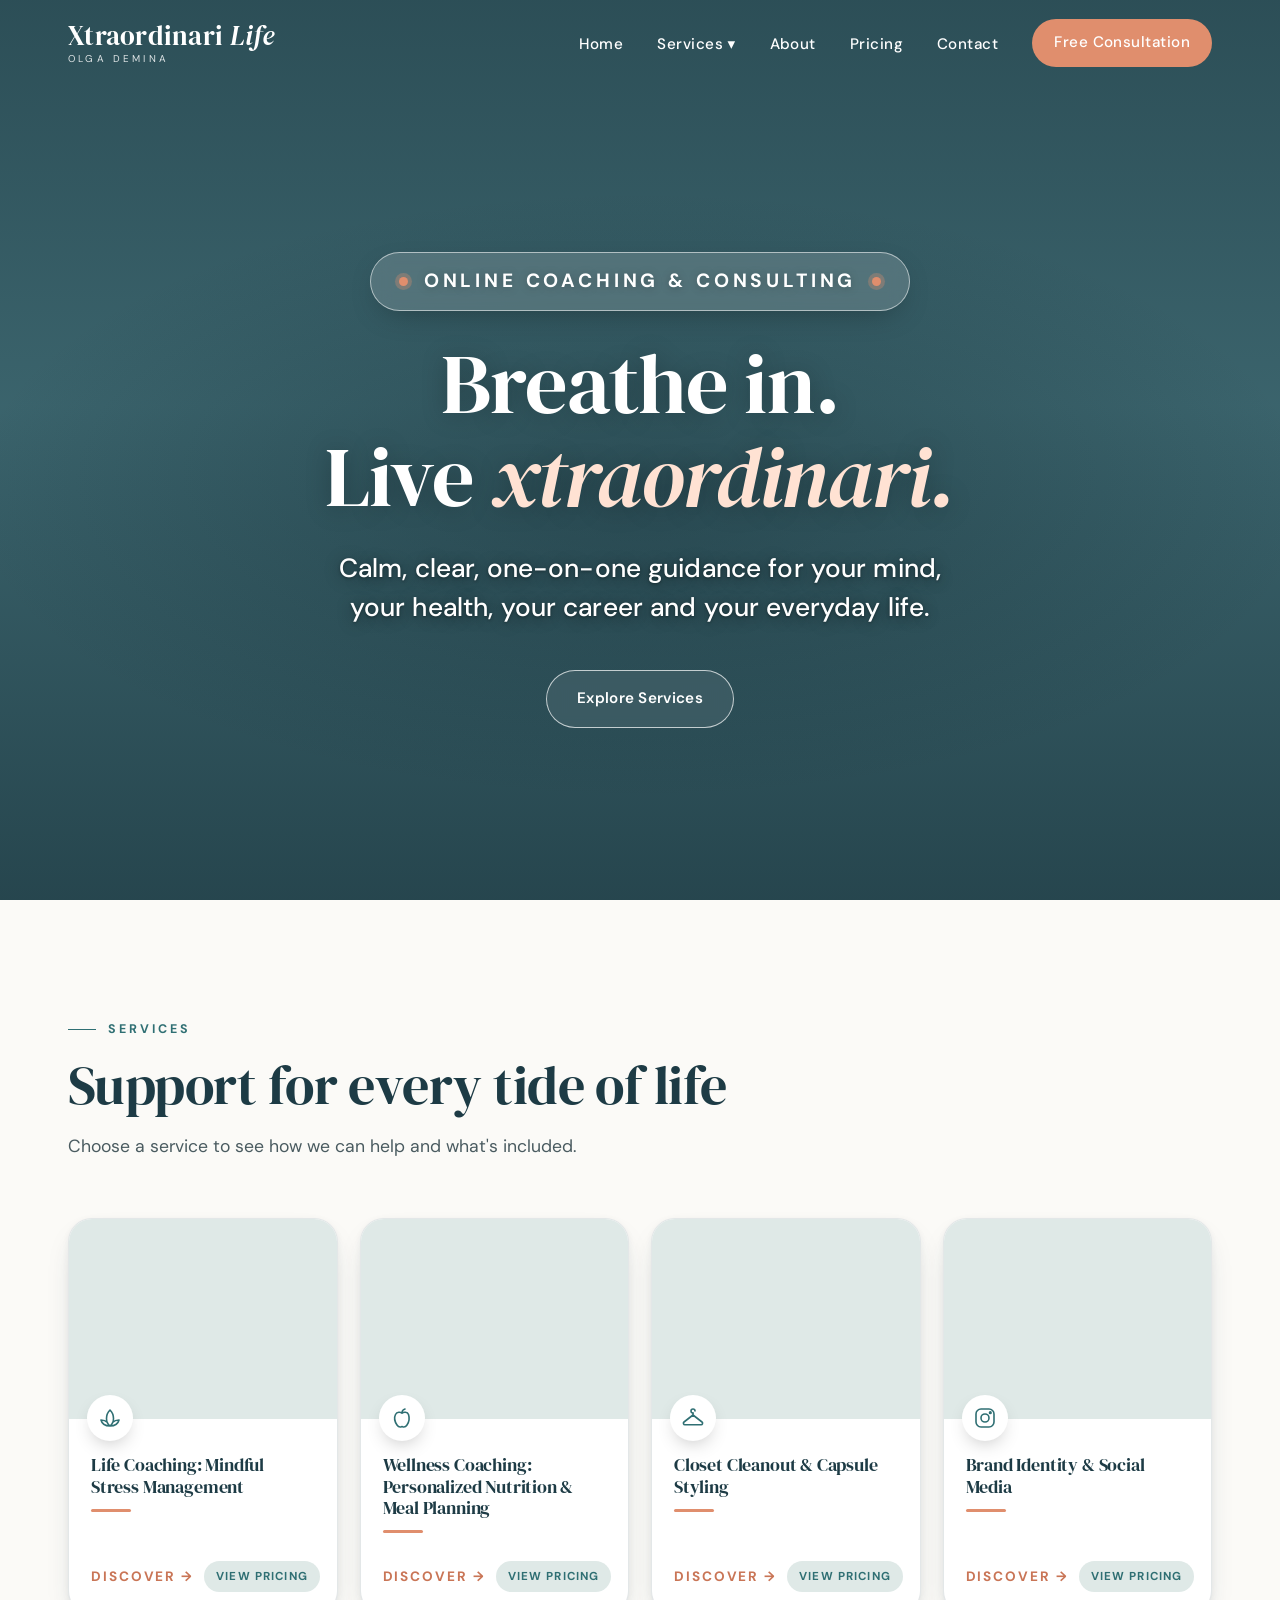
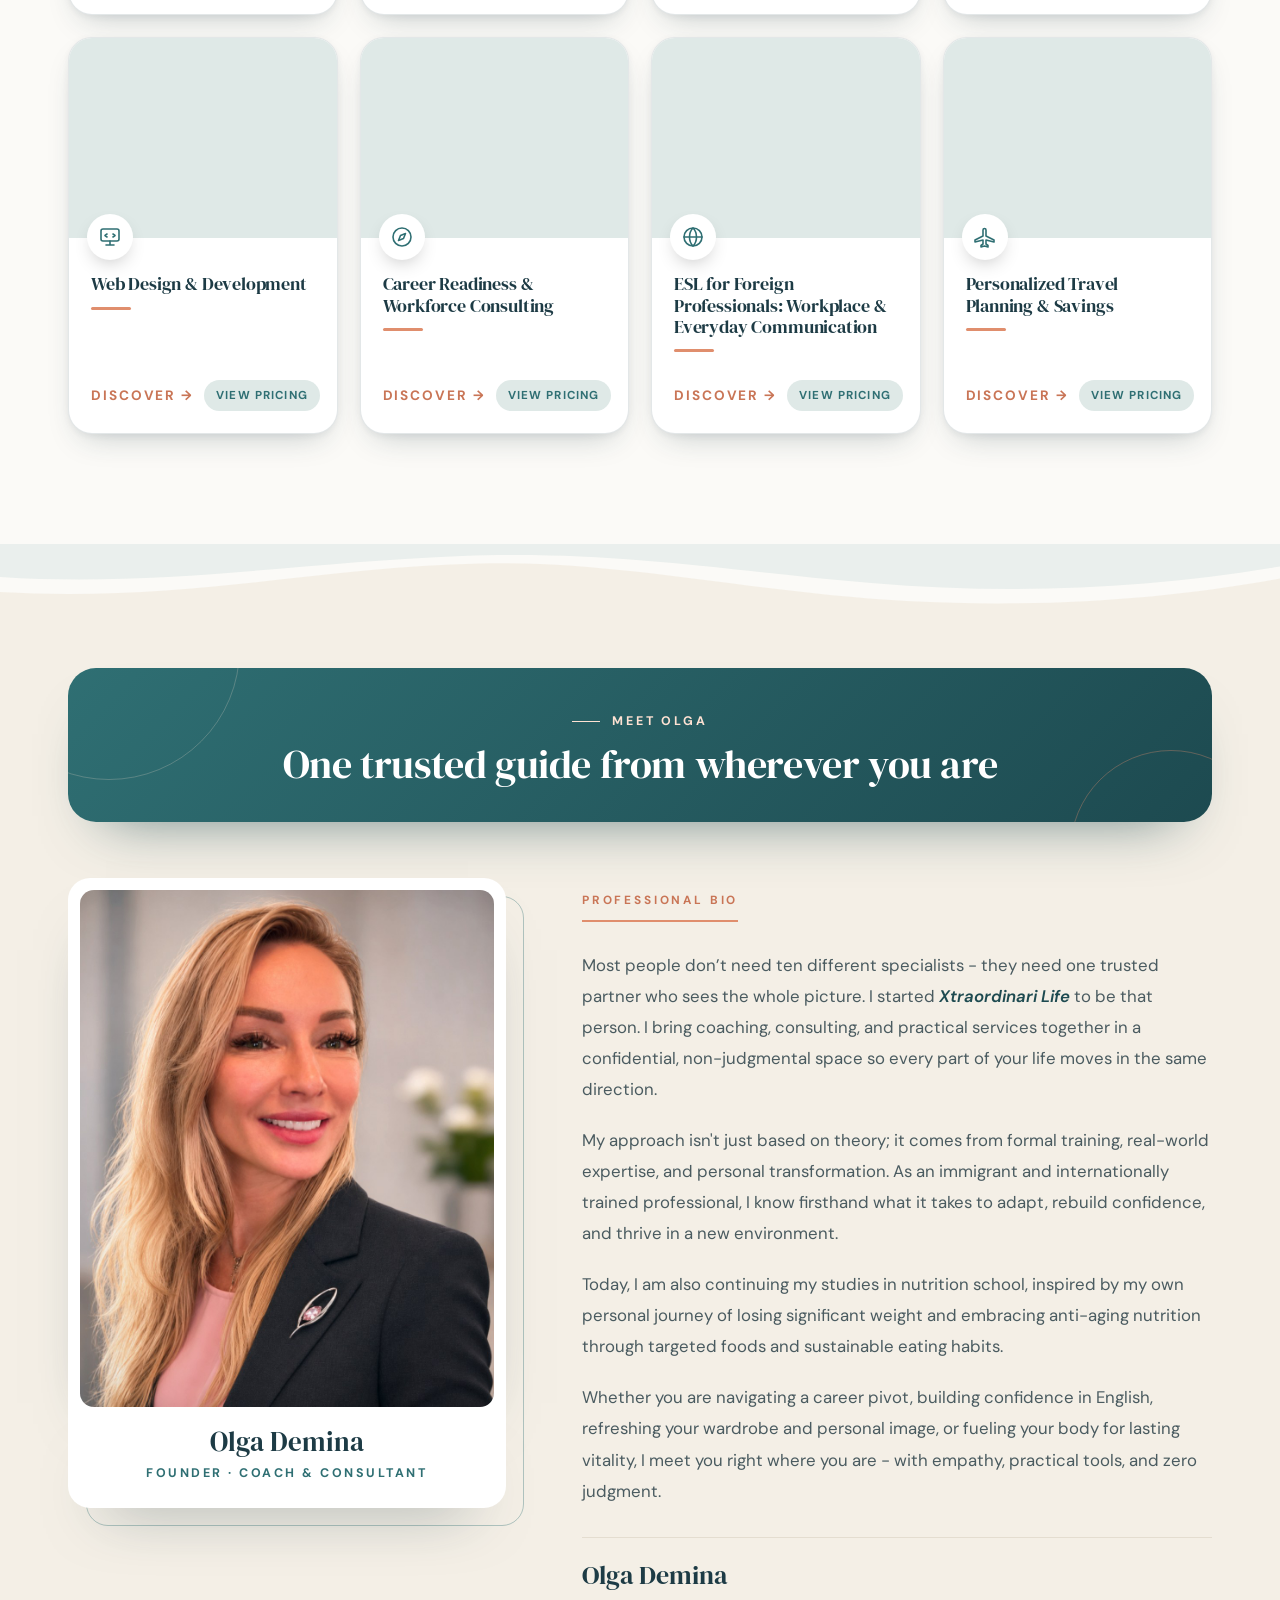
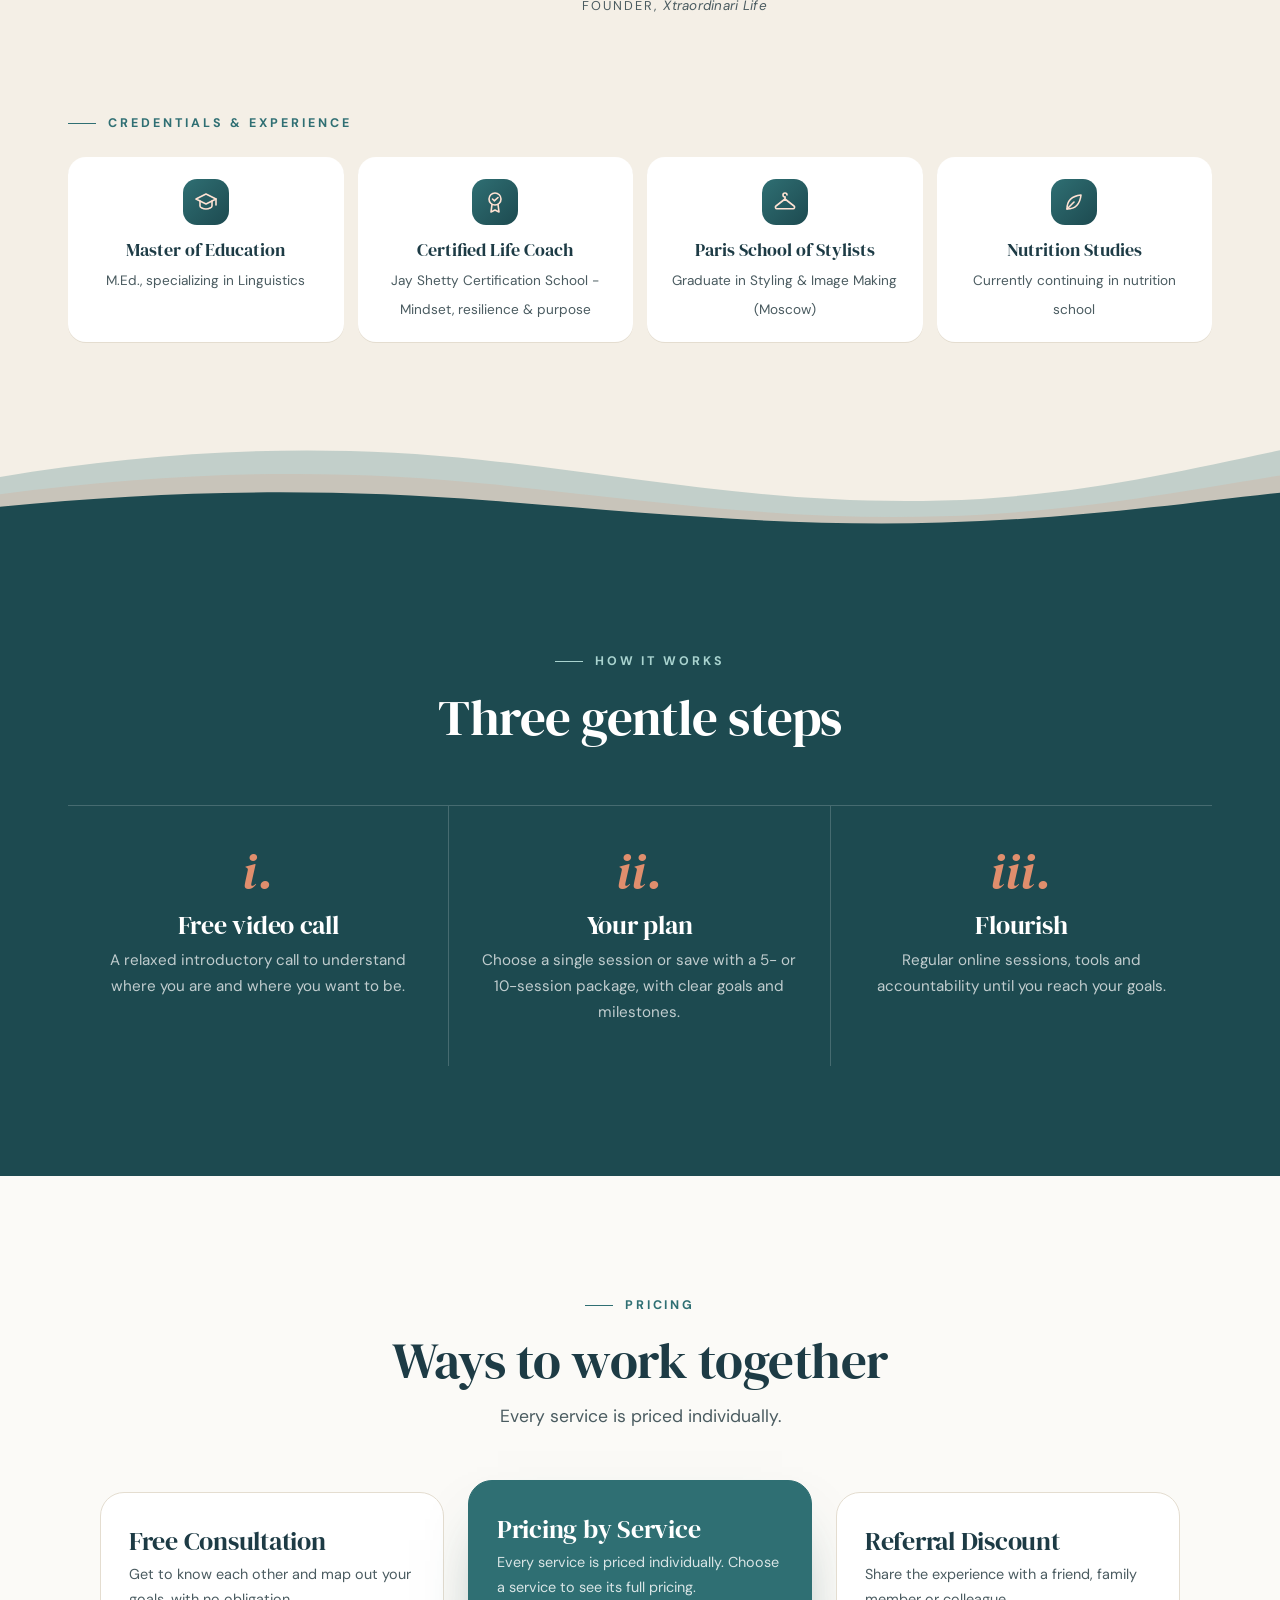
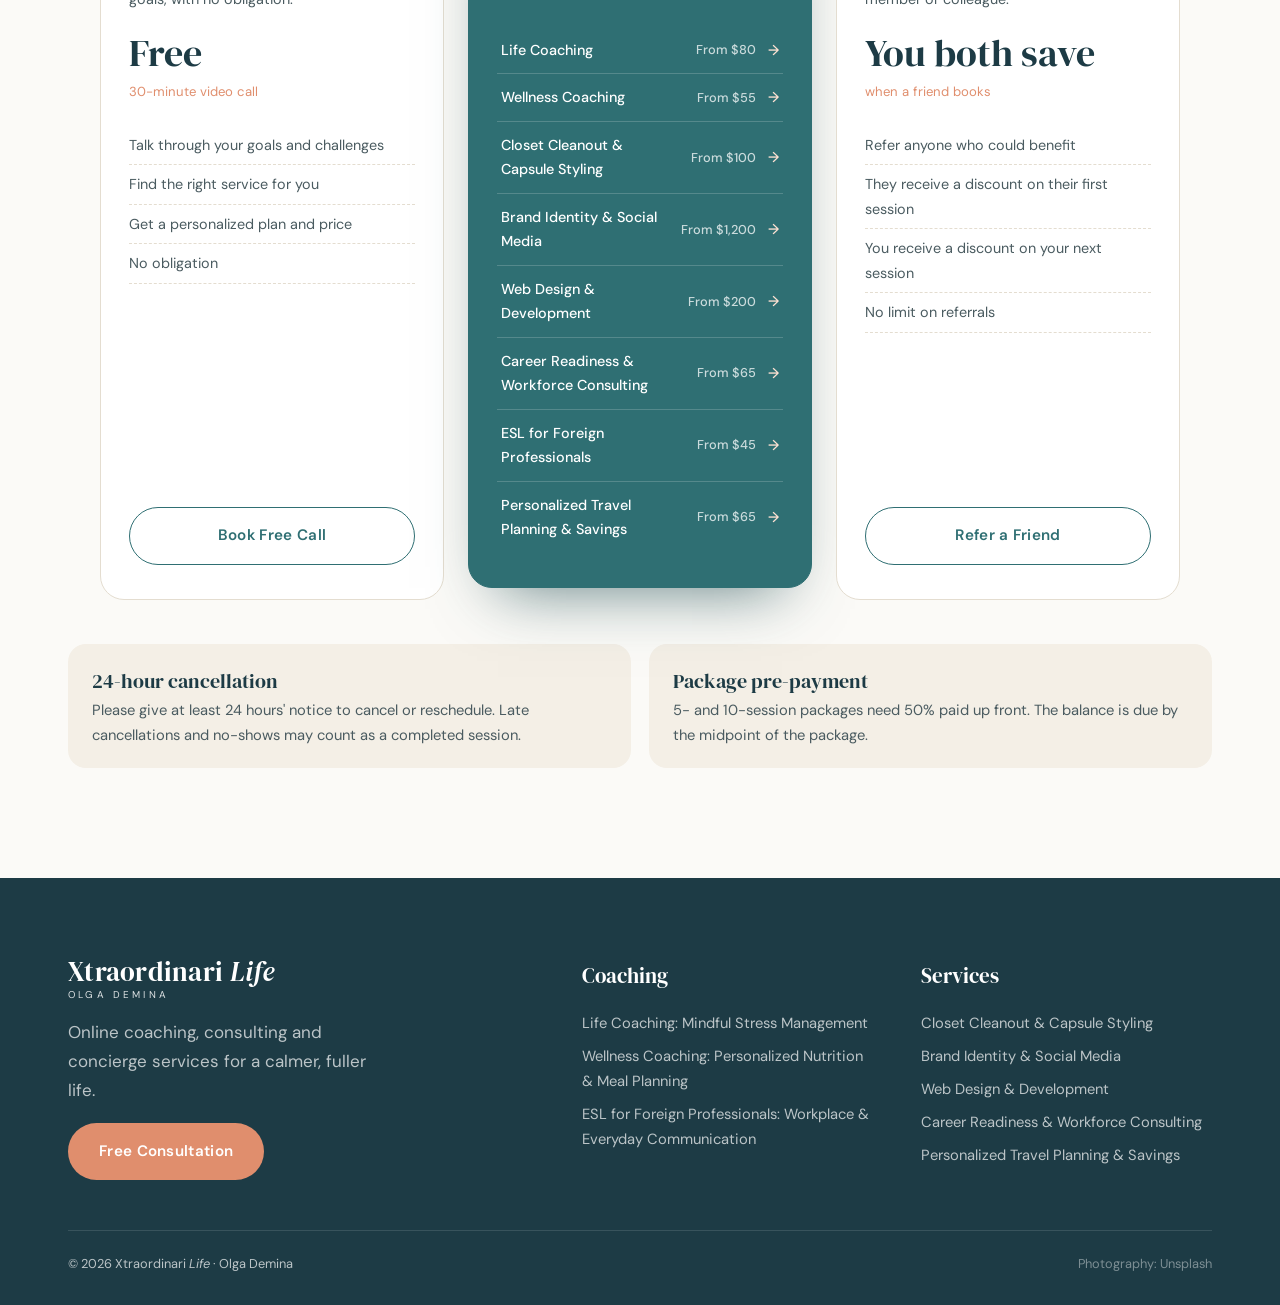
==== commit c1d6b95a: "Add files via upload" ====
--- a/index.html
+++ b/index.html
@@ -72,19 +72,21 @@
 .head{display:block;margin-bottom:56px}
 .head h2{white-space:nowrap;font-size:clamp(1.5rem,6.2vw,3.4rem);line-height:1.1}
 .head .lead{margin-top:16px}
-.tiles{display:grid;grid-template-columns:repeat(auto-fill,minmax(270px,1fr));gap:28px}
-.card{position:relative;background:#fff;border-radius:var(--r);overflow:hidden;display:flex;flex-direction:column;transition:.35s;box-shadow:0 1px 0 var(--line)}
-.card:hover{transform:translateY(-6px);box-shadow:0 30px 50px -30px rgba(29,59,69,.45)}
+.tiles{display:grid;grid-template-columns:repeat(auto-fill,minmax(252px,1fr));gap:22px}
+.card{position:relative;background:#fff;border-radius:var(--r);overflow:hidden;display:flex;flex-direction:column;transition:.35s;border:1px solid rgba(29,59,69,.12);box-shadow:0 2px 6px rgba(29,59,69,.06),0 14px 32px -14px rgba(29,59,69,.28)}
+.card:hover{transform:translateY(-6px);border-color:rgba(29,59,69,.2);box-shadow:0 4px 10px rgba(29,59,69,.08),0 30px 50px -24px rgba(29,59,69,.45)}
 .card .ph{aspect-ratio:4/3;position:relative}
 .card .ph-img{position:absolute;inset:0;overflow:hidden;background:var(--mist)}
 .card .ph-img div{position:absolute;inset:0;background-position:center;background-size:cover;background-repeat:no-repeat;transition:transform .8s}
 .card:hover .ph-img div{transform:scale(1.06)}
-.card .ico{position:absolute;left:22px;bottom:-24px;width:52px;height:52px;border-radius:50%;background:#fff;color:var(--sea);display:grid;place-items:center;box-shadow:0 8px 20px -8px rgba(0,0,0,.3);z-index:2}
+.card .ico{position:absolute;left:18px;bottom:-22px;width:46px;height:46px;border-radius:50%;background:#fff;color:var(--sea);display:grid;place-items:center;box-shadow:0 8px 20px -8px rgba(0,0,0,.3);z-index:2}
 .card .ico svg{width:24px;height:24px}
 .card-main{display:flex;flex-direction:column;flex:1}
-.card .body{padding:40px 28px 6px;flex:1;display:flex;flex-direction:column}
-.card-foot{display:flex;justify-content:space-between;align-items:center;gap:12px;padding:6px 28px 26px}
+.card .body{padding:36px 22px 4px;flex:1;display:flex;flex-direction:column}
+.card-foot{display:flex;justify-content:space-between;align-items:center;gap:10px;padding:6px 22px 22px}
 .card .card-foot .go{margin-top:0}
+.card-foot .go,.card-foot .price-toggle{white-space:nowrap;font-size:.72rem;letter-spacing:.1em}
+.card-foot .price-toggle{padding:8px 12px}
 .price-toggle{font-family:var(--sans);font-size:.78rem;letter-spacing:.12em;text-transform:uppercase;font-weight:700;color:var(--sea);background:var(--mist);border:0;border-radius:999px;padding:9px 14px;cursor:pointer;transition:.25s}
 .price-toggle:hover,.price-toggle[aria-expanded="true"]{background:var(--sea);color:#fff}
 .tile-price{position:absolute;inset:0;z-index:3;background:rgba(251,250,247,.98);backdrop-filter:blur(6px);padding:22px 24px;display:flex;flex-direction:column;animation:tpIn .3s ease}
@@ -113,7 +115,7 @@
 .pnote b{font-style:normal;color:var(--navy)}
 .side-link{display:block;text-align:center;font-size:.85rem;font-weight:700;color:var(--sea);margin:4px 0 6px}
 .card .sub{font-size:.72rem;letter-spacing:.16em;text-transform:uppercase;font-weight:700;color:var(--sea);margin-bottom:10px;line-height:1.4}
-.card h3{font-size:clamp(1.5rem,1.9vw,1.75rem);line-height:1.15;margin-bottom:18px;color:var(--navy);position:relative;padding-bottom:14px}
+.card h3{font-size:clamp(1.1rem,1.3vw,1.22rem);line-height:1.2;margin-bottom:18px;color:var(--navy);position:relative;padding-bottom:14px}
 .card h3::after{content:"";position:absolute;left:0;bottom:0;width:40px;height:3px;border-radius:3px;background:var(--coral);transition:width .35s}
 .card:hover h3::after{width:80px}
 .card:hover h3{color:var(--sea-deep)}
@@ -445,7 +447,7 @@
   "life-coaching":"photo-1506126613408-eca07ce68773",
   "wellness-coaching":"photo-1512621776951-a57141f2eefd",
   "career-counseling":"photo-1698047682091-782b1e5c6536",
-  "social-media":"photo-1758691736836-0413b066787a",
+  "social-media":"photo-1758691737045-3ece61135061",
   "web-design":"photo-1498050108023-c5249f4df085",
   "esl":"photo-1497633762265-9d179a990aa6",
   "travel":"photo-1507812984078-917a274065be",
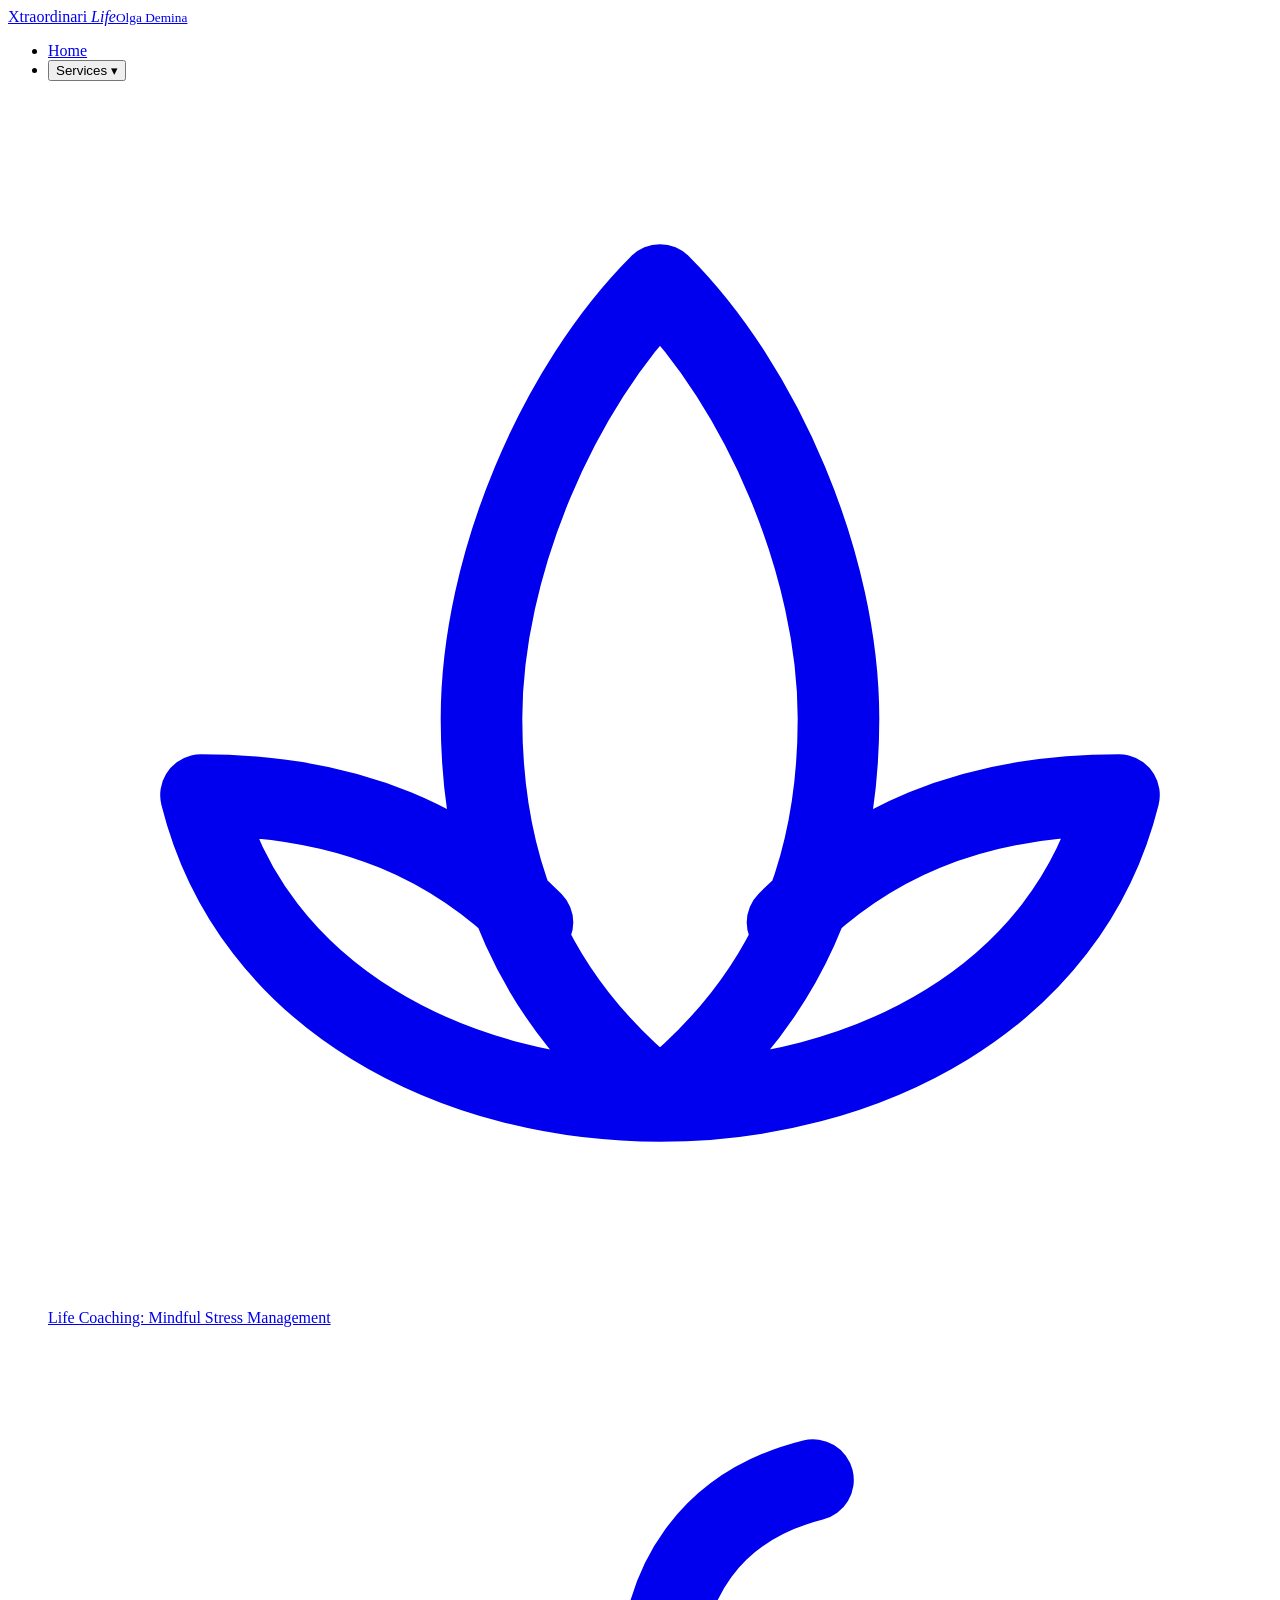
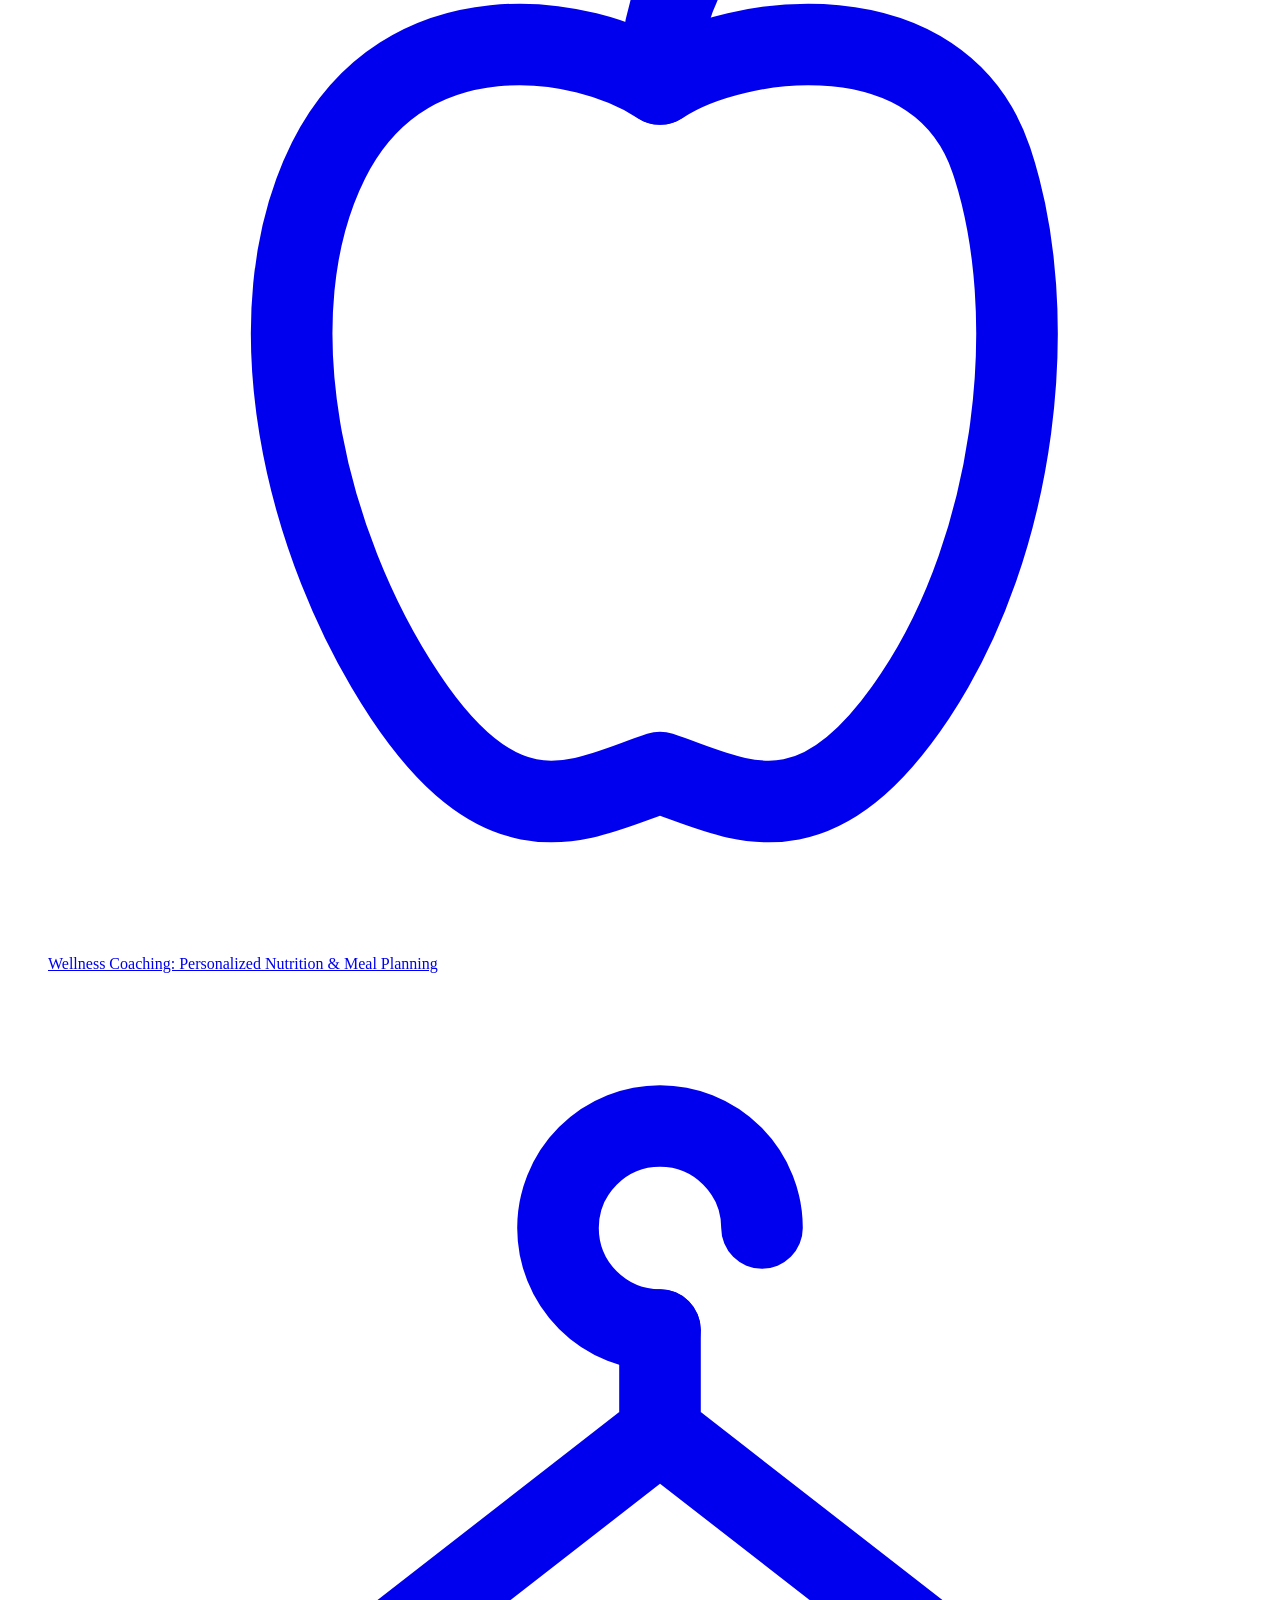
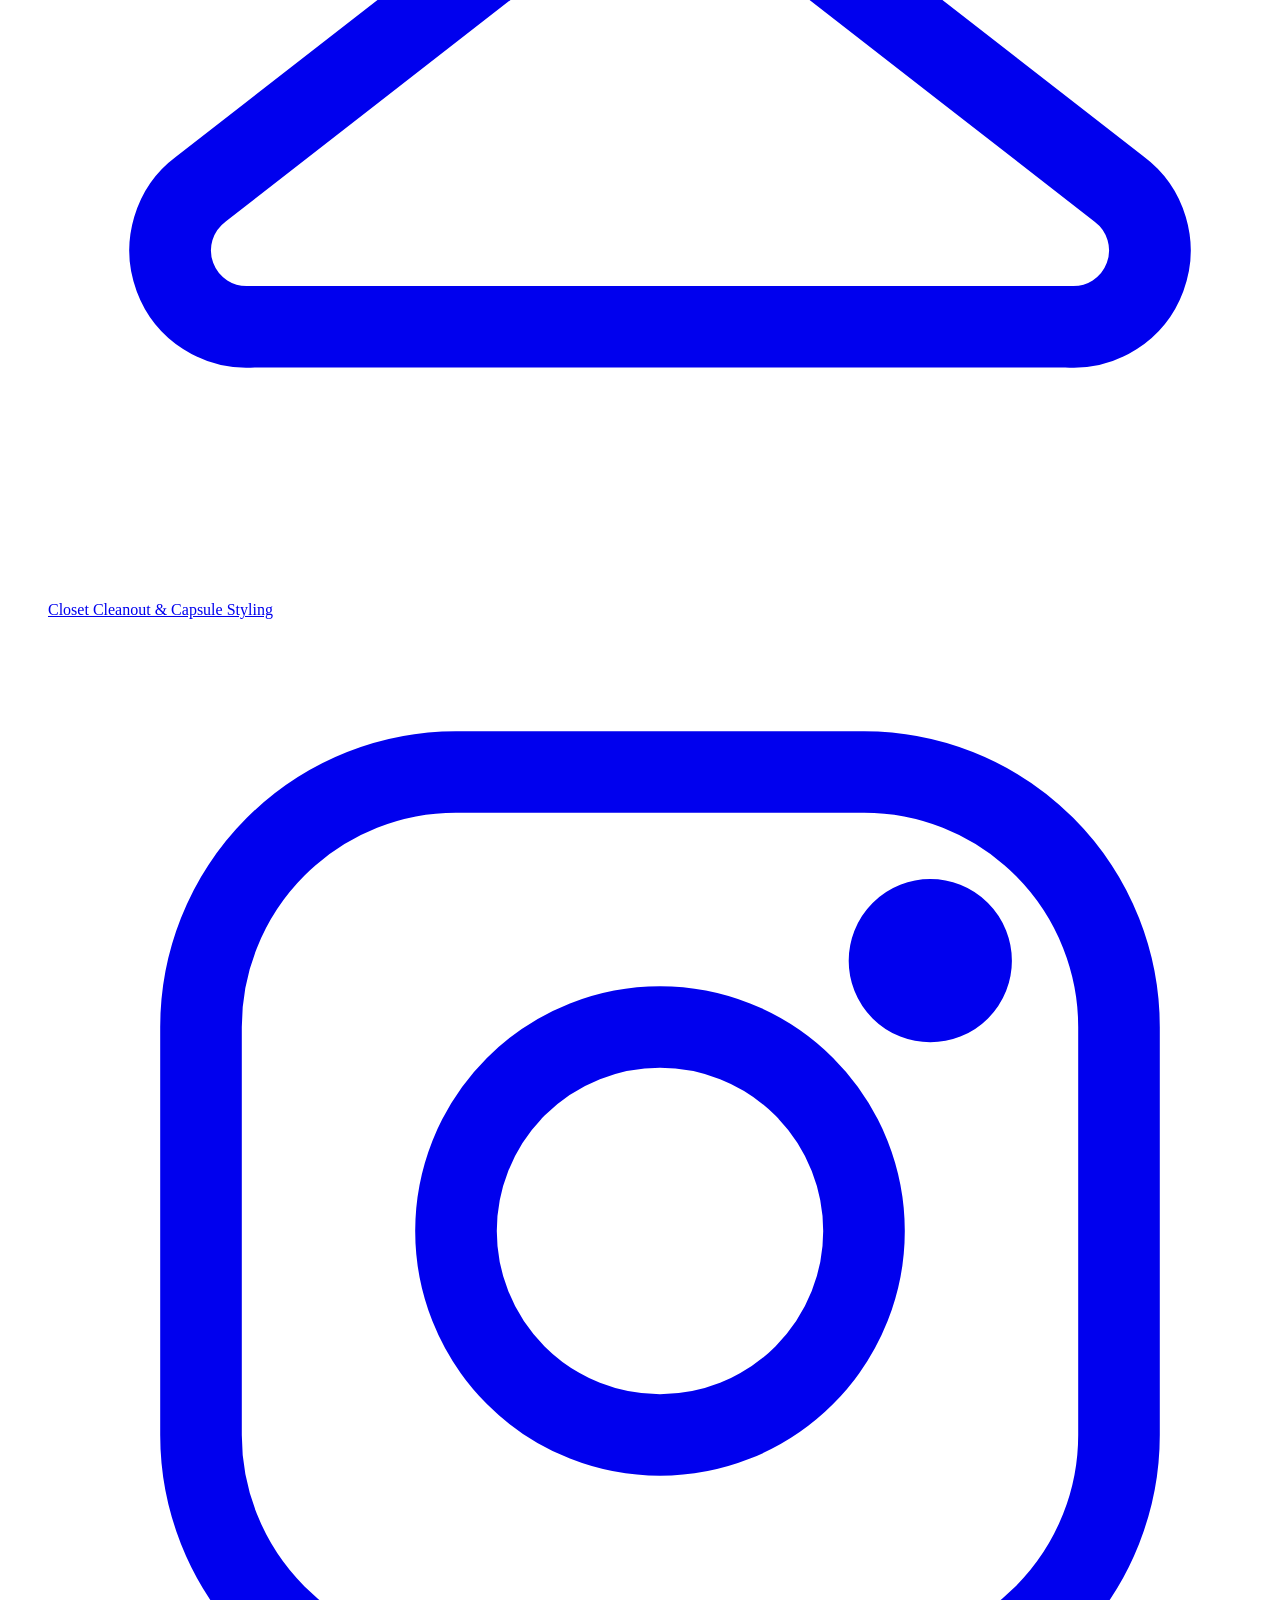
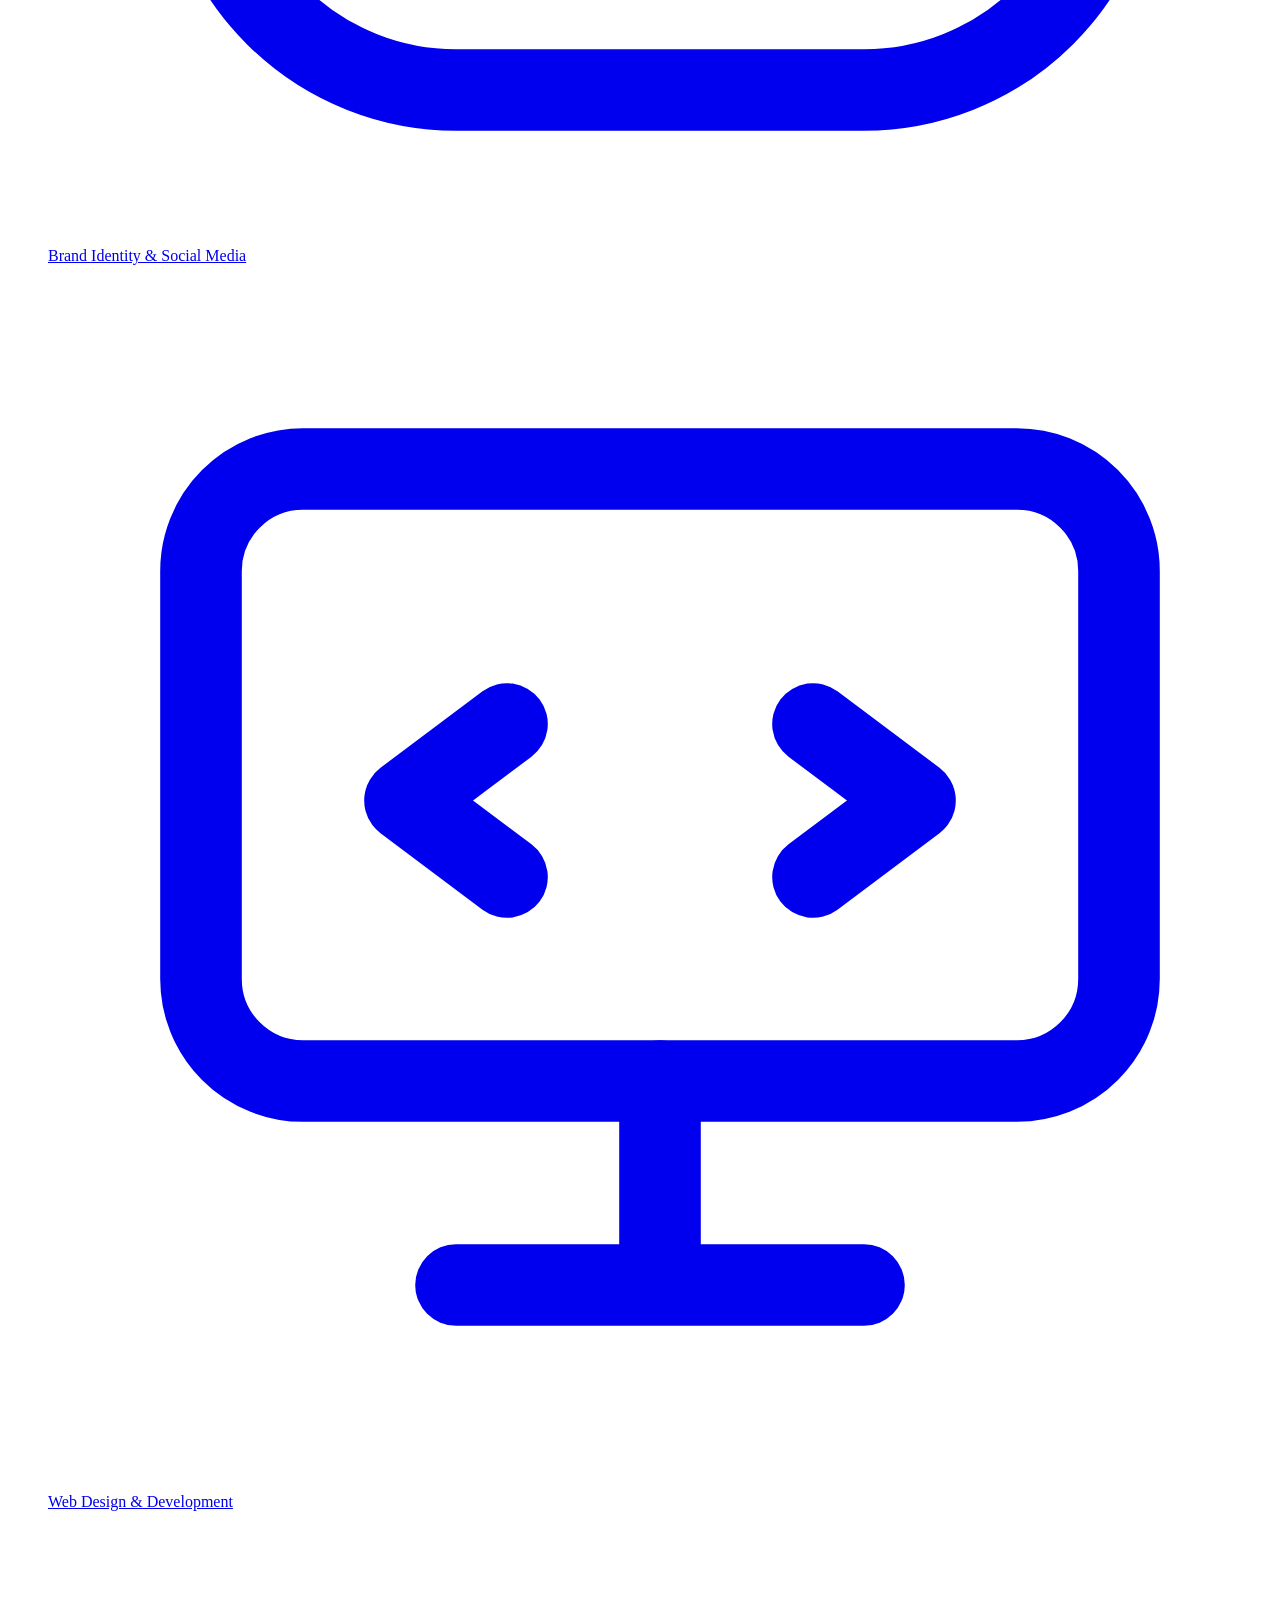
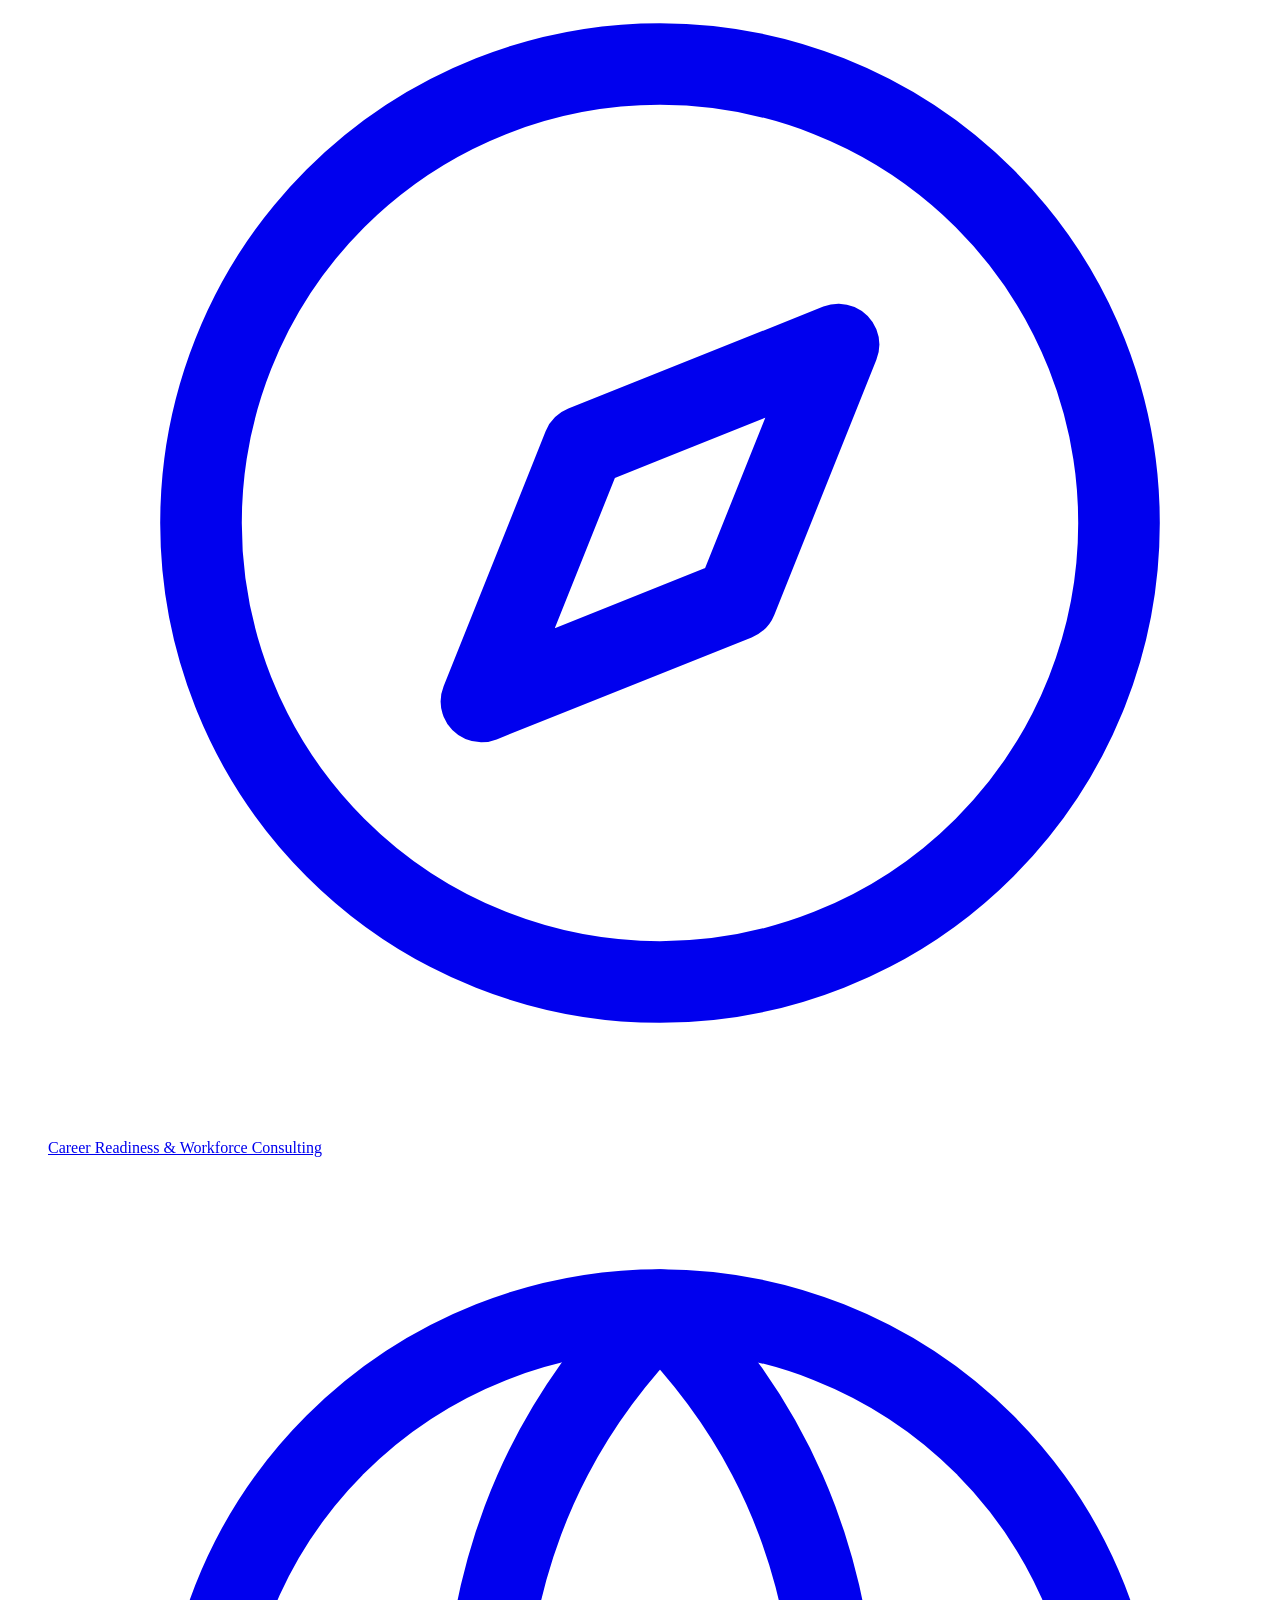
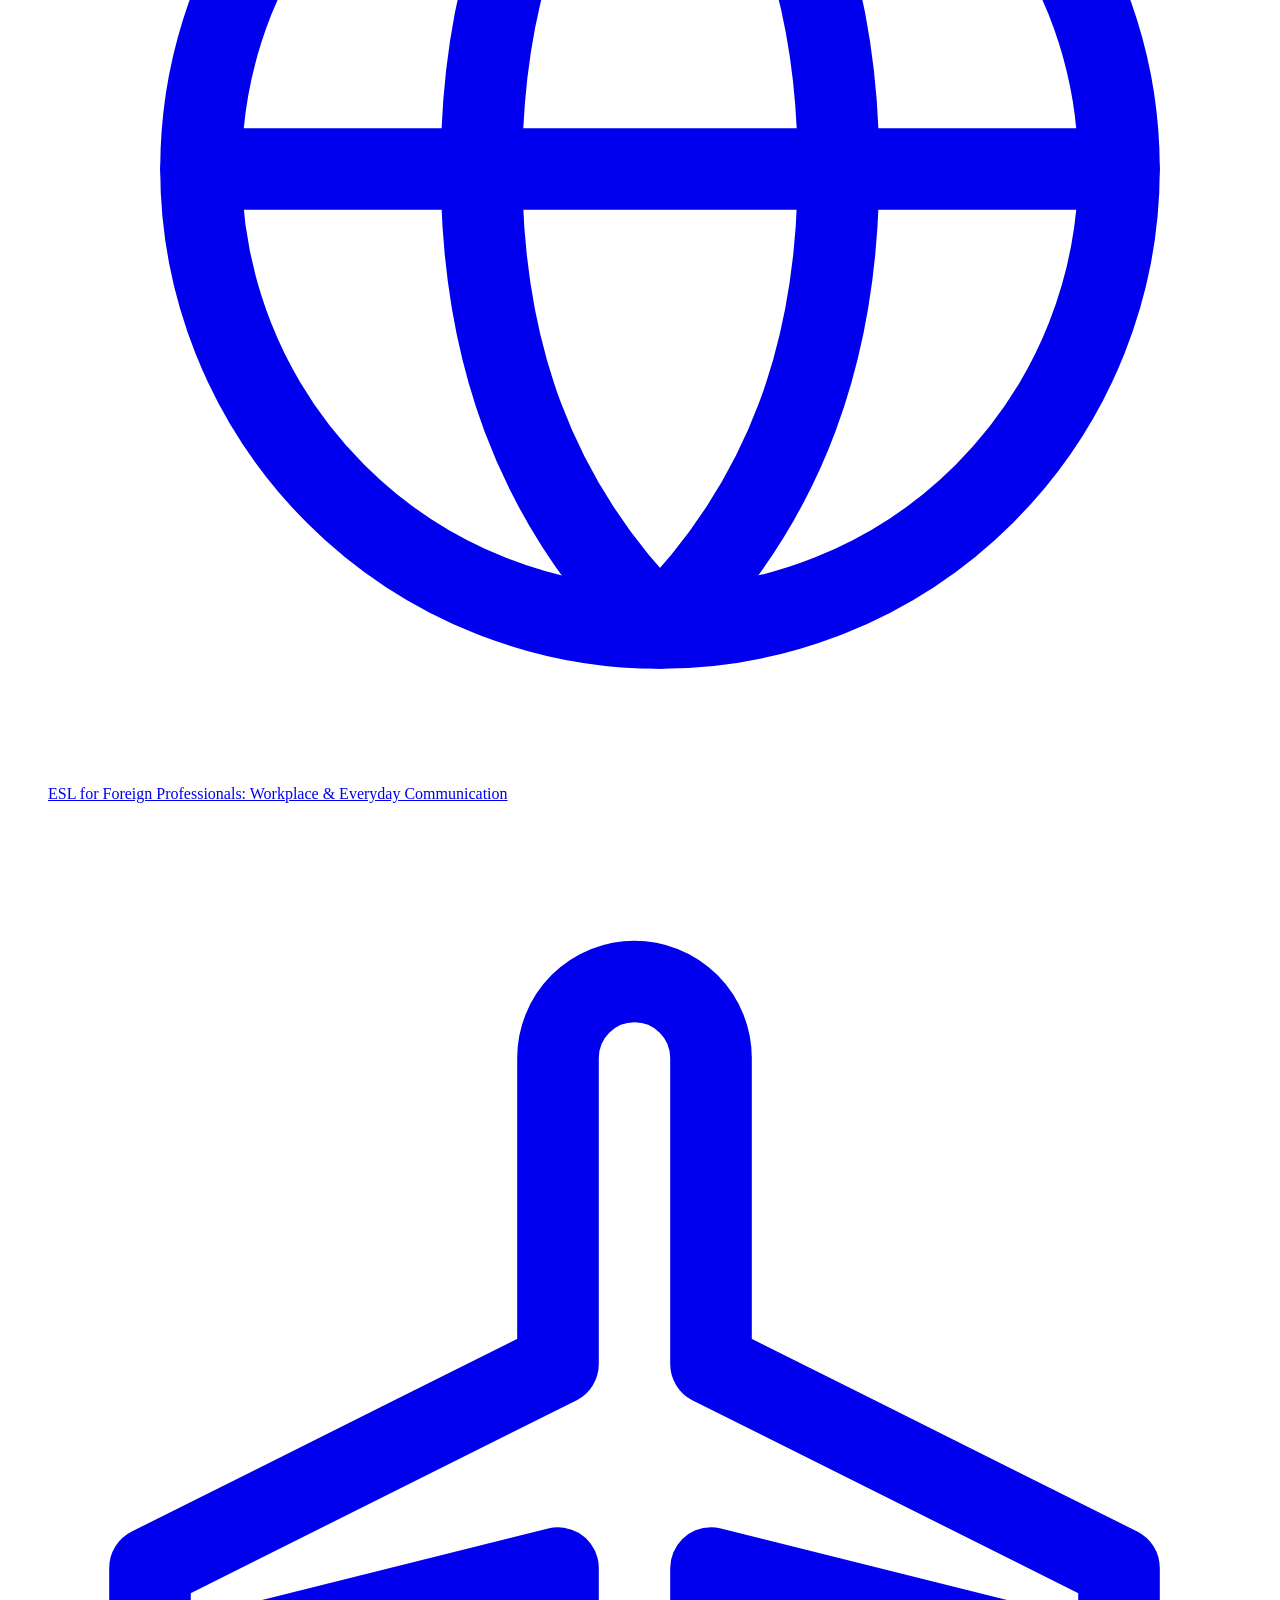
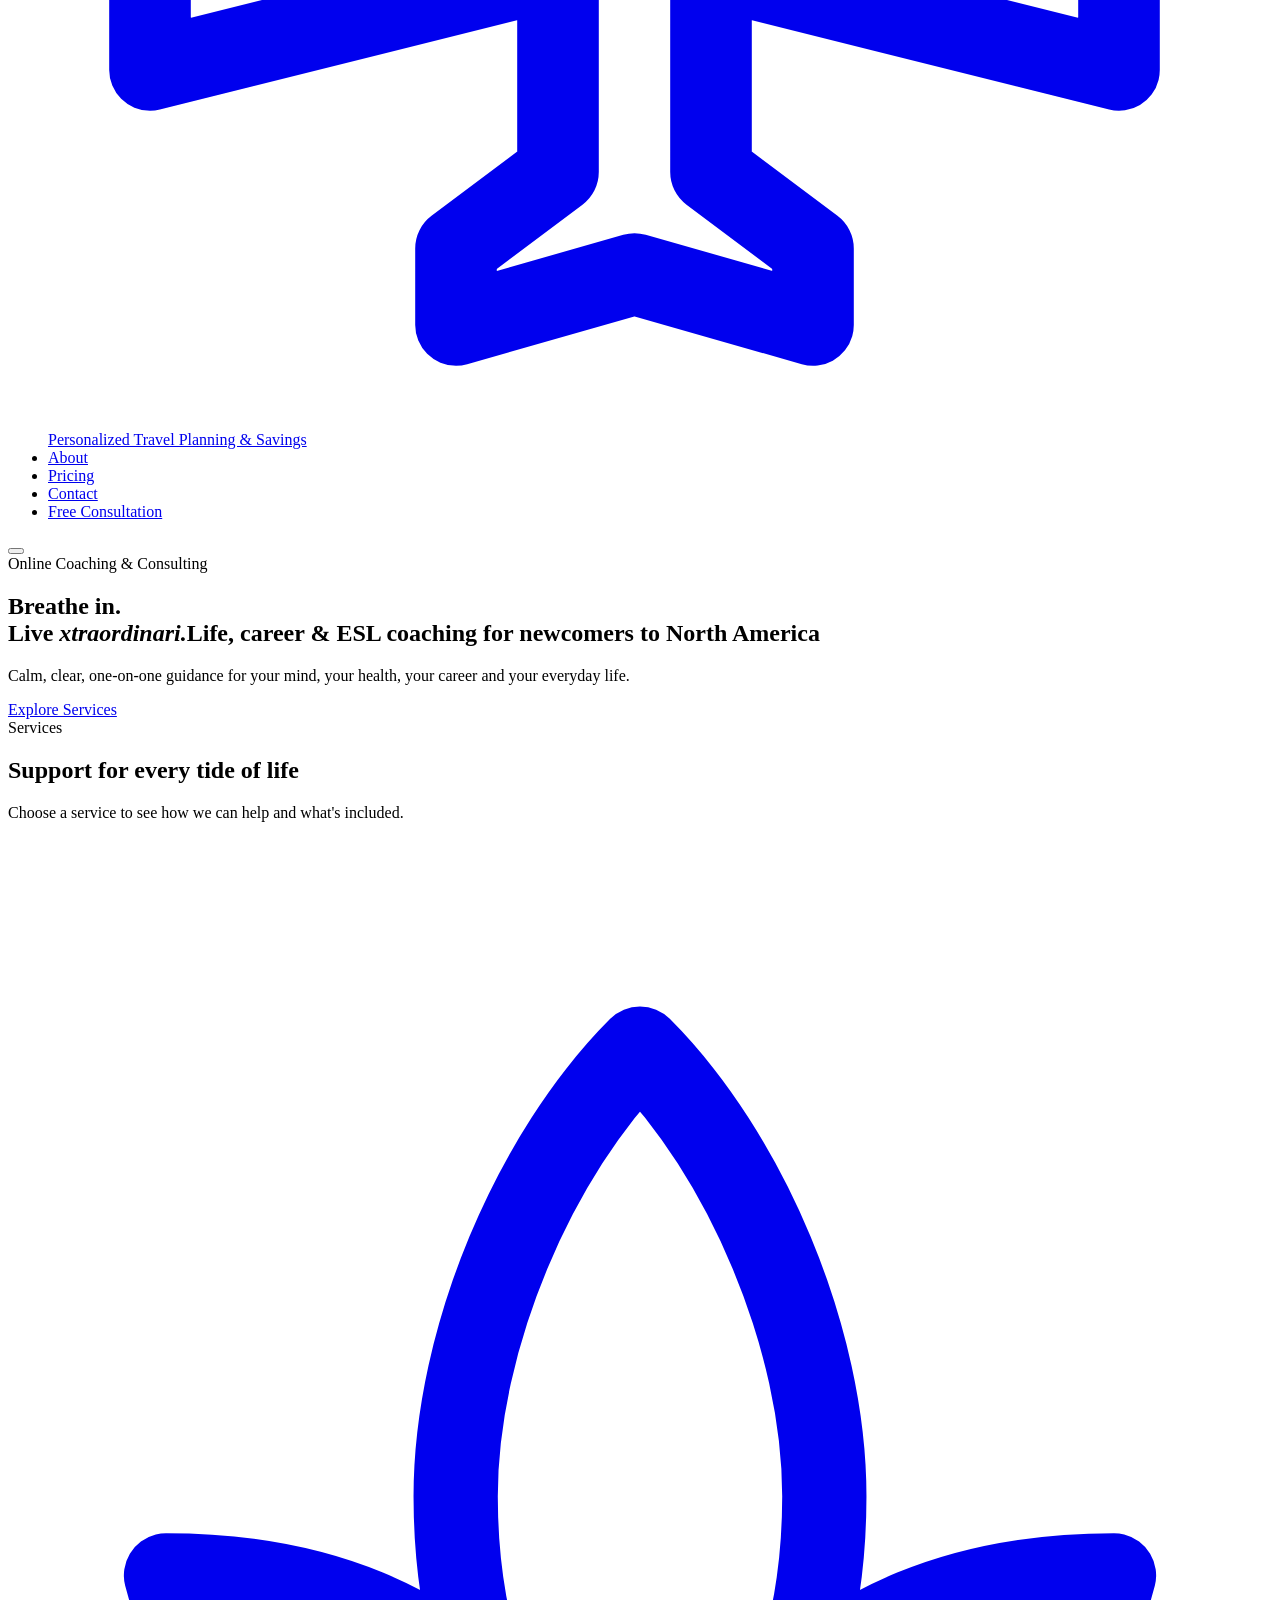
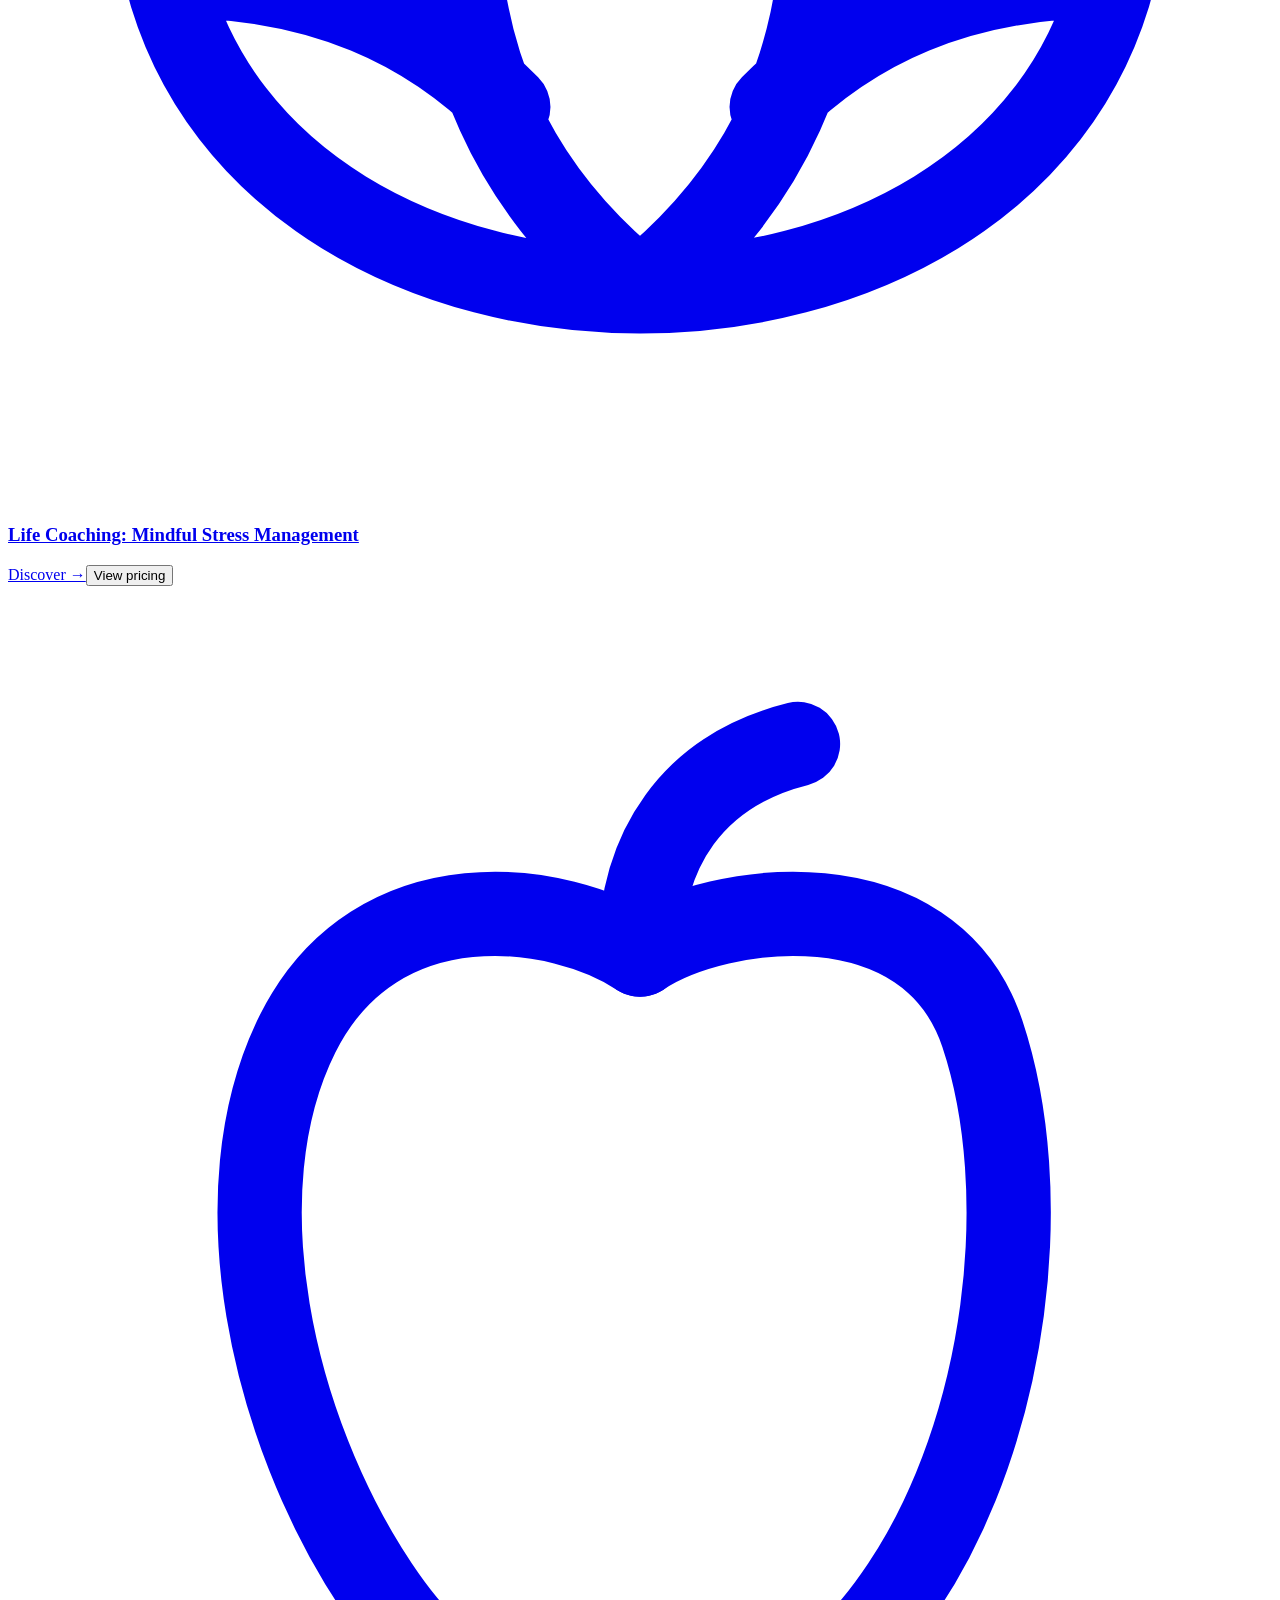
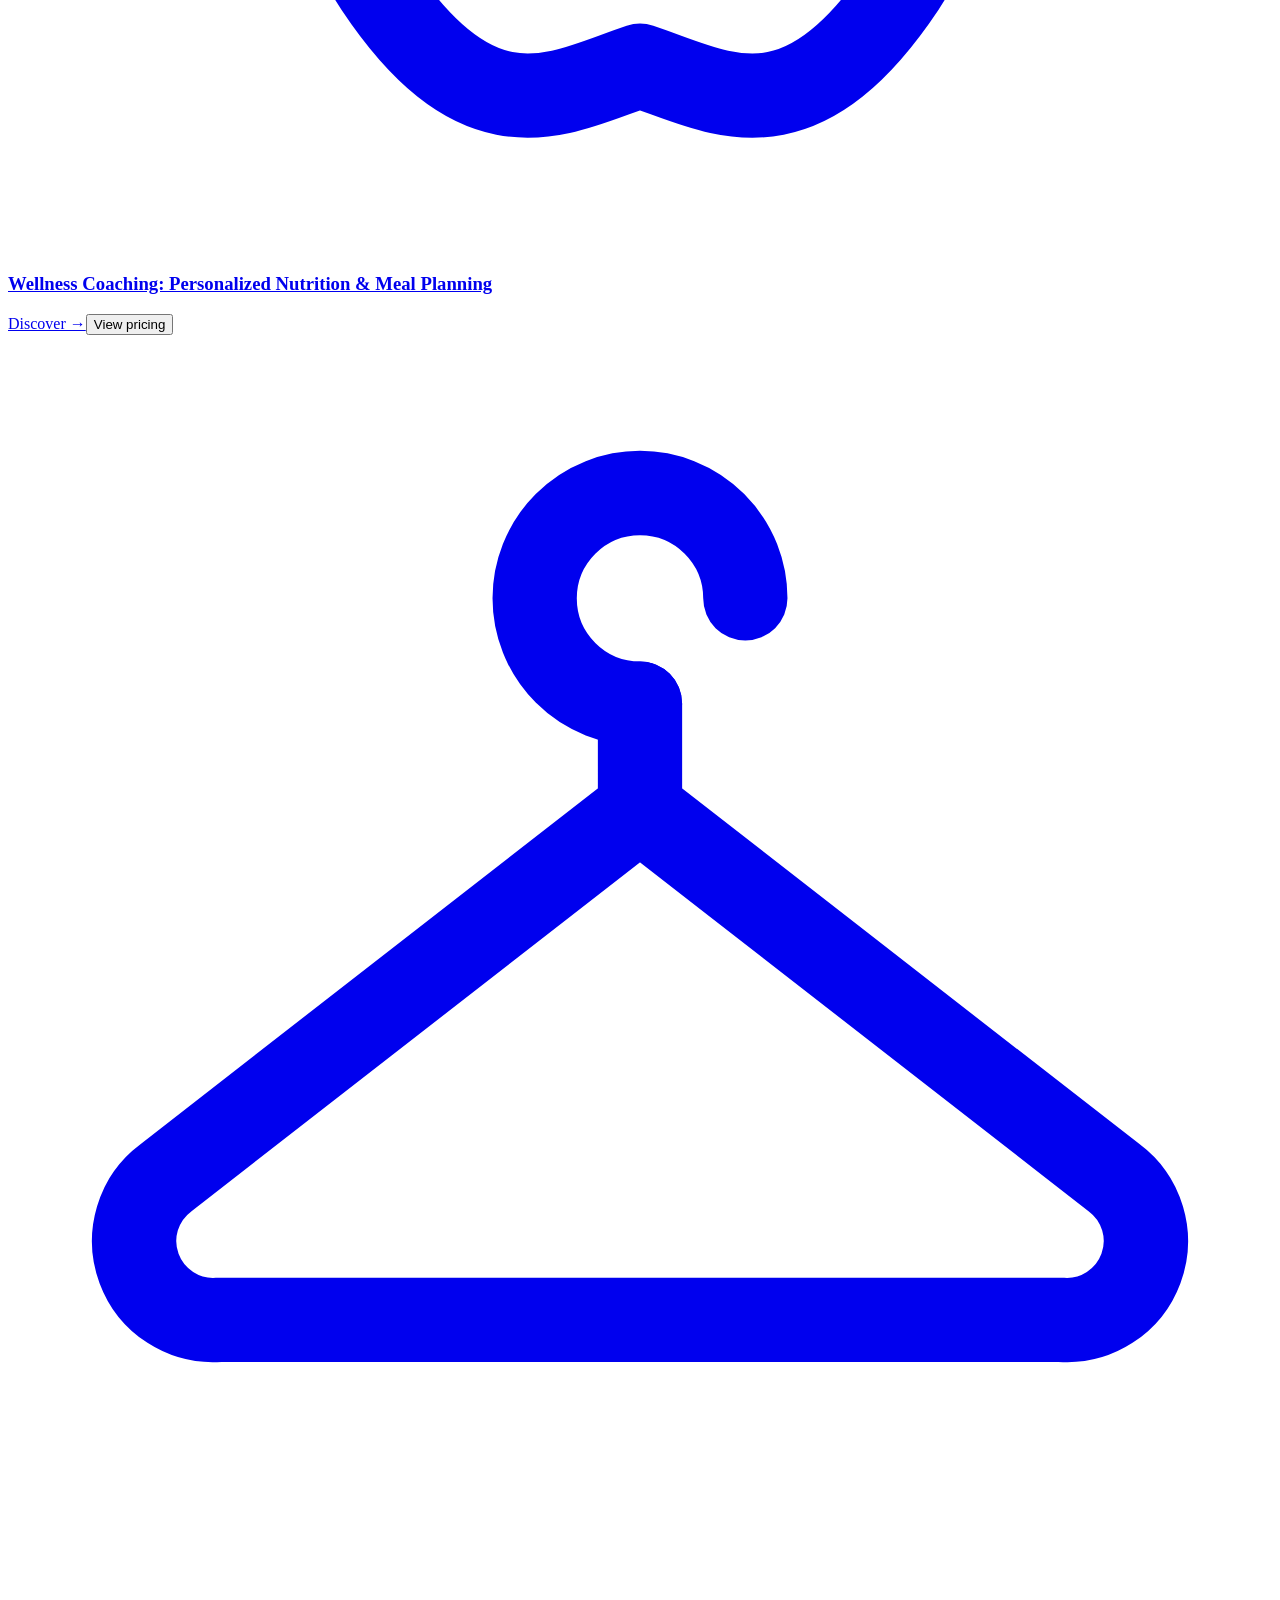
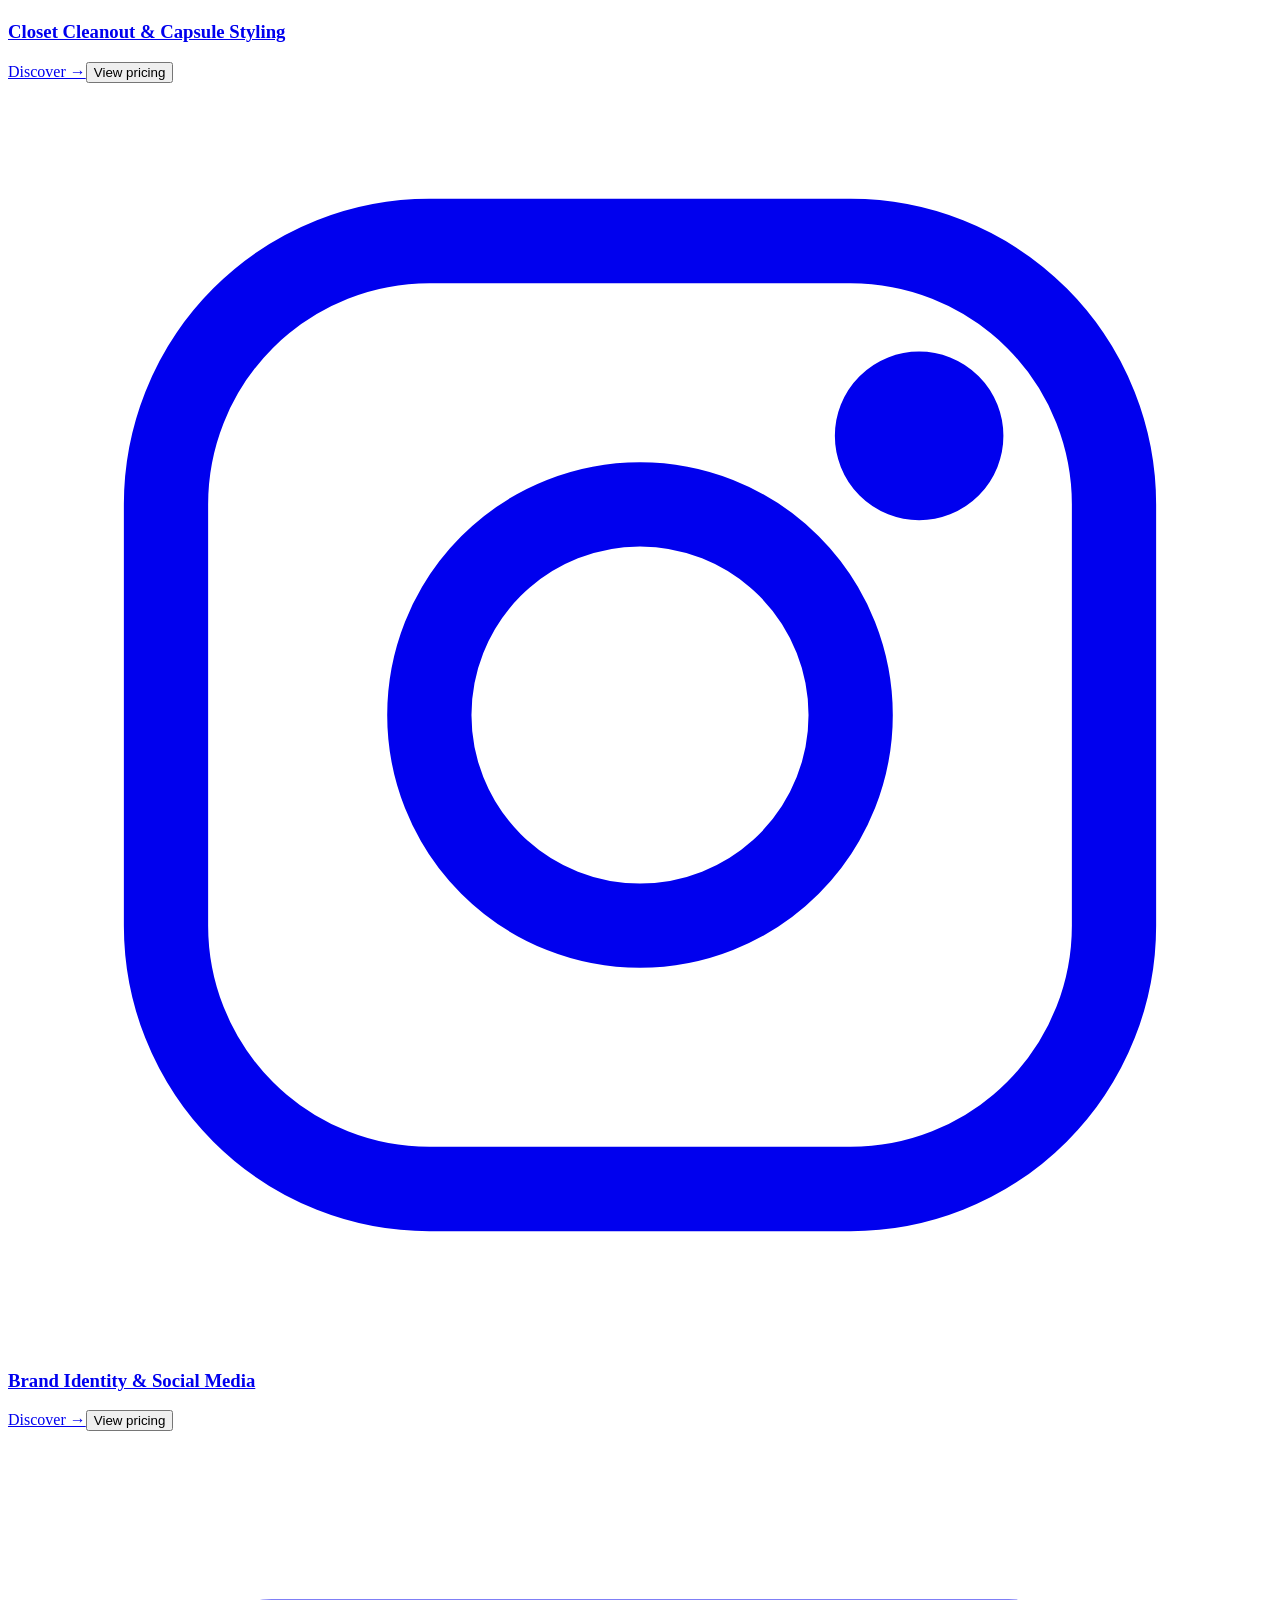
==== commit 3c32274e: "Add files via upload SEO optimized." ====
--- a/index.html
+++ b/index.html
@@ -1,340 +1,158 @@
 <!DOCTYPE html>
-<html lang="en">
+<html lang="en" data-root="">
 <head>
 <meta charset="UTF-8">
 <meta name="viewport" content="width=device-width, initial-scale=1.0">
-<title>xtraordinari Life | Olga Demina — Online Coaching & Consulting</title>
+<title>Xtraordinari Life | Coaching for Newcomers to the US &amp; Canada</title>
+<meta name="description" content="Online coaching worldwide for people moving to North America: ESL, career, life and wellness coaching, styling, branding and web design with Olga Demina.">
 <link rel="canonical" href="https://www.xtraordinari.com/">
-<meta name="description" content="xtraordinari Life with Olga Demina: online life coaching, wellness and nutrition coaching, closet and capsule styling, brand identity and social media, web design and development, career and workforce consulting, ESL for professionals, and travel planning.">
-<link rel="preconnect" href="https://fonts.googleapis.com"><link rel="preconnect" href="https://fonts.gstatic.com" crossorigin>
+<meta name="robots" content="index, follow, max-image-preview:large">
+<meta name="author" content="Olga Demina">
+<meta property="og:type" content="website">
+<meta property="og:site_name" content="Xtraordinari Life">
+<meta property="og:locale" content="en_US">
+<meta property="og:locale:alternate" content="en_CA">
+<meta property="og:title" content="Xtraordinari Life | Coaching for Newcomers to the US &amp; Canada">
+<meta property="og:description" content="Online coaching worldwide for people moving to North America: ESL, career, life and wellness coaching, styling, branding and web design with Olga Demina.">
+<meta property="og:url" content="https://www.xtraordinari.com/">
+<meta property="og:image" content="https://www.xtraordinari.com/images/og-cover.jpg">
+<meta property="og:image:width" content="1200">
+<meta property="og:image:height" content="630">
+<meta name="twitter:card" content="summary_large_image">
+<meta name="twitter:title" content="Xtraordinari Life | Coaching for Newcomers to the US &amp; Canada">
+<meta name="twitter:description" content="Online coaching worldwide for people moving to North America: ESL, career, life and wellness coaching, styling, branding and web design with Olga Demina.">
+<meta name="twitter:image" content="https://www.xtraordinari.com/images/og-cover.jpg">
+<meta name="theme-color" content="#1d4a50">
+<link rel="icon" href="favicon.ico" sizes="any">
+<link rel="icon" href="favicon.svg" type="image/svg+xml">
+<link rel="apple-touch-icon" href="apple-touch-icon.png">
+<link rel="preconnect" href="https://fonts.googleapis.com"><link rel="preconnect" href="https://fonts.gstatic.com" crossorigin><link rel="preconnect" href="https://images.unsplash.com">
 <link href="https://fonts.googleapis.com/css2?family=DM+Serif+Display:ital@0;1&family=DM+Sans:ital,opsz,wght@0,9..40,400;0,9..40,500;0,9..40,600;0,9..40,700;1,9..40,400&display=swap" rel="stylesheet">
-<style>
-:root{--sea:#2f6f73;--sea-deep:#1d4a50;--navy:#1d3b45;--sand:#f4efe6;--foam:#fbfaf7;--coral:#e08e6d;--coral-d:#c97556;--mist:#dfe9e7;--muted:#4a5b60;--line:#e4ddd0;--r:24px;--serif:'DM Serif Display',Georgia,serif;--sans:'DM Sans',system-ui,sans-serif}
-*{box-sizing:border-box;margin:0;padding:0}
-html{scroll-behavior:smooth}
-body{font-family:var(--sans);font-weight:400;font-size:17px;color:var(--navy);background:var(--foam);line-height:1.7;-webkit-font-smoothing:antialiased}
-a{color:inherit;text-decoration:none}
-img{display:block;max-width:100%}
-.wrap{max-width:1200px;margin:0 auto;padding:0 28px}
-h1,h2,h3{font-family:var(--serif);font-weight:400;line-height:1.1;letter-spacing:-.01em;color:var(--navy)}
-h2{font-size:clamp(2.3rem,4vw,3.4rem)}
-h3{font-size:1.65rem}
-.kicker{font-size:.78rem;letter-spacing:.24em;text-transform:uppercase;color:var(--sea);font-weight:700;display:inline-flex;align-items:center;gap:12px;margin-bottom:16px}
-.kicker::before{content:"";width:28px;height:1px;background:currentColor}
-.lead{font-size:1.1rem;color:var(--muted);font-weight:400;max-width:620px}
-section{padding:110px 0}
-.btn{display:inline-flex;align-items:center;gap:10px;padding:15px 30px;border-radius:999px;font-family:var(--sans);font-weight:600;font-size:.95rem;letter-spacing:.02em;cursor:pointer;border:1px solid transparent;transition:.3s}
-.btn-coral{background:var(--coral);color:#fff}.btn-coral:hover{background:var(--coral-d);transform:translateY(-2px)}
-.btn-ghost{border-color:rgba(255,255,255,.7);color:#fff;backdrop-filter:blur(6px);background:rgba(255,255,255,.08)}.btn-ghost:hover{background:#fff;color:var(--navy)}
-.btn-line{border-color:var(--sea);color:var(--sea)}.btn-line:hover{background:var(--sea);color:#fff}
-
-/* header */
-header{position:fixed;inset:0 0 auto 0;z-index:60;transition:.35s}
-header.solid{background:rgba(251,250,247,.94);backdrop-filter:blur(14px);box-shadow:0 1px 0 var(--line)}
-.nav{display:flex;align-items:center;justify-content:space-between;height:86px}
-.logo{font-family:var(--serif);font-size:1.7rem;font-weight:400;color:#fff;letter-spacing:.01em;line-height:1}
-.logo small{display:block;font-family:var(--sans);font-size:.62rem;letter-spacing:.32em;text-transform:uppercase;font-weight:400;opacity:.85;margin-top:5px}
-header.solid .logo,header.solid .menu>li>a,header.solid .menu>li>button{color:var(--navy)}
-.menu{display:flex;gap:34px;list-style:none;align-items:center}
-.menu>li>a,.menu>li>button{color:#fff;font-size:.95rem;font-weight:500;background:none;border:0;font-family:var(--sans);cursor:pointer;letter-spacing:.03em}
-.menu>li>a:hover,.menu>li>button:hover{color:var(--coral)}
-.menu>li>a.btn{color:#fff!important;padding:11px 22px;background:var(--coral)}
-.dropdown{position:relative}
-.dropdown-panel{position:absolute;top:calc(100% + 18px);right:-120px;width:620px;background:#fff;border-radius:20px;padding:16px;display:grid;grid-template-columns:1fr 1fr;gap:2px;box-shadow:0 30px 60px -30px rgba(29,59,69,.4);opacity:0;visibility:hidden;transform:translateY(8px);transition:.25s}
-.dropdown-panel::before{content:"";position:absolute;top:-18px;left:0;right:0;height:18px}
-.dropdown:hover .dropdown-panel,.dropdown:focus-within .dropdown-panel{opacity:1;visibility:visible;transform:none}
-.dropdown-panel a{display:flex;gap:12px;align-items:center;padding:9px 12px;border-radius:12px;font-size:.9rem;color:var(--navy)}
-.dropdown-panel a:hover{background:var(--sand)}
-.mini-ico{width:30px;height:30px;border-radius:50%;background:var(--mist);color:var(--sea);display:grid;place-items:center;flex-shrink:0}.mini-ico svg{width:16px;height:16px}
-.burger{display:none;background:none;border:0;width:44px;height:44px;cursor:pointer}
-.burger span{display:block;width:24px;height:1.5px;background:#fff;margin:6px auto}
-header.solid .burger span{background:var(--navy)}
-
-/* hero */
-.hero{position:relative;min-height:100vh;display:flex;align-items:center;color:#fff;background:#4c7d86 center/cover no-repeat;overflow:hidden}
-.hero::before{content:"";position:absolute;inset:0;background:radial-gradient(ellipse 70% 45% at 50% 55%,rgba(18,40,48,.35),transparent 75%),linear-gradient(180deg,rgba(18,40,48,.55) 0%,rgba(18,40,48,.3) 45%,rgba(18,40,48,.65) 100%)}
-.hero .wrap{position:relative;text-align:center;padding-top:80px}
-.hero h1{color:#fff;font-size:clamp(2.8rem,6.6vw,5.6rem);font-weight:400;letter-spacing:-.015em;text-shadow:0 2px 24px rgba(0,0,0,.25)}
-.hero h1 em{font-style:italic;color:#ffe2d3}
-.hero p{font-size:clamp(1.15rem,1.9vw,1.5rem);font-weight:500;line-height:1.55;max-width:760px;margin:24px auto 40px;color:#fff;text-shadow:0 2px 16px rgba(0,0,0,.45),0 1px 3px rgba(0,0,0,.35)}
-.hero p.hero-lead{font-size:clamp(1.2rem,2.1vw,1.65rem);line-height:1.5;max-width:640px;text-wrap:balance;letter-spacing:.005em;margin:26px auto 42px}
-.hero .kicker{color:#fff}
-.hero-theme{display:inline-flex;align-items:center;gap:16px;margin-bottom:26px;padding:12px 28px;border-radius:999px;background:rgba(255,255,255,.16);border:1.5px solid rgba(255,255,255,.55);backdrop-filter:blur(10px);-webkit-backdrop-filter:blur(10px);color:#fff;font-family:var(--sans);font-weight:700;font-size:clamp(.95rem,1.5vw,1.25rem);letter-spacing:.2em;text-transform:uppercase;box-shadow:0 10px 30px -12px rgba(0,0,0,.35);text-shadow:0 1px 8px rgba(0,0,0,.25)}
-.hero-theme i{width:9px;height:9px;border-radius:50%;background:var(--coral);box-shadow:0 0 0 4px rgba(224,142,109,.3);flex-shrink:0}
-@media(max-width:600px){.hero-theme{letter-spacing:.12em;padding:10px 18px;gap:10px;font-size:.85rem}}
-.hero-actions{display:flex;gap:14px;justify-content:center;flex-wrap:wrap}
-.hero-strip{position:absolute;left:50%;bottom:36px;transform:translateX(-50%);display:flex;gap:0;background:rgba(255,255,255,.14);backdrop-filter:blur(14px);border:1px solid rgba(255,255,255,.25);border-radius:999px;padding:10px 12px;white-space:nowrap}
-.hero-strip span{padding:6px 22px;font-size:.88rem;letter-spacing:.04em;border-right:1px solid rgba(255,255,255,.25)}
-.hero-strip span:last-child{border:0}
-
-/* services */
-.services{background:var(--foam)}
-.head{display:block;margin-bottom:56px}
-.head h2{white-space:nowrap;font-size:clamp(1.5rem,6.2vw,3.4rem);line-height:1.1}
-.head .lead{margin-top:16px}
-.tiles{display:grid;grid-template-columns:repeat(auto-fill,minmax(252px,1fr));gap:22px}
-.card{position:relative;background:#fff;border-radius:var(--r);overflow:hidden;display:flex;flex-direction:column;transition:.35s;border:1px solid rgba(29,59,69,.12);box-shadow:0 2px 6px rgba(29,59,69,.06),0 14px 32px -14px rgba(29,59,69,.28)}
-.card:hover{transform:translateY(-6px);border-color:rgba(29,59,69,.2);box-shadow:0 4px 10px rgba(29,59,69,.08),0 30px 50px -24px rgba(29,59,69,.45)}
-.card .ph{aspect-ratio:4/3;position:relative}
-.card .ph-img{position:absolute;inset:0;overflow:hidden;background:var(--mist)}
-.card .ph-img div{position:absolute;inset:0;background-position:center;background-size:cover;background-repeat:no-repeat;transition:transform .8s}
-.card:hover .ph-img div{transform:scale(1.06)}
-.card .ico{position:absolute;left:18px;bottom:-22px;width:46px;height:46px;border-radius:50%;background:#fff;color:var(--sea);display:grid;place-items:center;box-shadow:0 8px 20px -8px rgba(0,0,0,.3);z-index:2}
-.card .ico svg{width:24px;height:24px}
-.card-main{display:flex;flex-direction:column;flex:1}
-.card .body{padding:36px 22px 4px;flex:1;display:flex;flex-direction:column}
-.card-foot{display:flex;justify-content:space-between;align-items:center;gap:10px;padding:6px 22px 22px}
-.card .card-foot .go{margin-top:0}
-.card-foot .go,.card-foot .price-toggle{white-space:nowrap;font-size:.72rem;letter-spacing:.1em}
-.card-foot .price-toggle{padding:8px 12px}
-.price-toggle{font-family:var(--sans);font-size:.78rem;letter-spacing:.12em;text-transform:uppercase;font-weight:700;color:var(--sea);background:var(--mist);border:0;border-radius:999px;padding:9px 14px;cursor:pointer;transition:.25s}
-.price-toggle:hover,.price-toggle[aria-expanded="true"]{background:var(--sea);color:#fff}
-.tile-price{position:absolute;inset:0;z-index:3;background:rgba(251,250,247,.98);backdrop-filter:blur(6px);padding:22px 24px;display:flex;flex-direction:column;animation:tpIn .3s ease}
-.tile-price[hidden]{display:none}
-@keyframes tpIn{from{opacity:0;transform:translateY(10px)}to{opacity:1;transform:none}}
-.tp-head{display:flex;justify-content:space-between;align-items:center;margin-bottom:10px}
-.tp-head span{font-size:.74rem;letter-spacing:.24em;text-transform:uppercase;font-weight:700;color:var(--coral-d)}
-.tp-close{width:32px;height:32px;border-radius:50%;border:0;background:var(--mist);color:var(--sea-deep);font-size:1.3rem;line-height:1;cursor:pointer}
-.tile-price .plist{overflow:auto;flex:1;margin:0;padding-right:4px}
-.tp-more{margin-top:12px;font-size:.82rem;letter-spacing:.12em;text-transform:uppercase;font-weight:700;color:var(--coral-d)}
-.plist{list-style:none;margin:20px 0 0}
-.plist li{display:flex;justify-content:space-between;align-items:flex-start;gap:18px;padding:16px 0;border-bottom:1px solid var(--line)}
-.plist .pn{color:var(--navy);font-weight:600;line-height:1.4}
-.plist .pn small{display:block;font-weight:400;color:var(--muted);font-size:.9rem;margin-top:4px;font-style:italic;line-height:1.5}
-.plist .pp{font-family:var(--serif);font-weight:400;font-size:1.25rem;color:var(--sea-deep);white-space:nowrap;text-align:right}
-.plist li.pfree .pp{color:var(--coral-d)}
-.plist li.pgrp{display:block;border:0;padding:22px 0 2px;font-family:var(--serif);font-size:1.3rem;color:var(--sea-deep)}
-.plist.compact li{padding:9px 0;gap:12px}
-.plist.compact .pn{font-size:.86rem;font-weight:500}
-.plist.compact .pp{font-size:.98rem}
-.plist.compact li.pgrp{font-size:1rem;padding:10px 0 0}
-.svc-pricing{margin-top:56px;background:#fff;border-radius:var(--r);padding:34px 34px 28px;box-shadow:0 30px 60px -44px rgba(29,59,69,.5);border:1px solid var(--line);scroll-margin-top:100px}
-.svc-pricing .kicker{margin-bottom:0}
-.svc-pricing .plist{margin-top:10px}
-.pnote{margin:18px 0 0;font-size:.92rem;color:var(--muted);font-style:italic}
-.pnote b{font-style:normal;color:var(--navy)}
-.side-link{display:block;text-align:center;font-size:.85rem;font-weight:700;color:var(--sea);margin:4px 0 6px}
-.card .sub{font-size:.72rem;letter-spacing:.16em;text-transform:uppercase;font-weight:700;color:var(--sea);margin-bottom:10px;line-height:1.4}
-.card h3{font-size:clamp(1.1rem,1.3vw,1.22rem);line-height:1.2;margin-bottom:18px;color:var(--navy);position:relative;padding-bottom:14px}
-.card h3::after{content:"";position:absolute;left:0;bottom:0;width:40px;height:3px;border-radius:3px;background:var(--coral);transition:width .35s}
-.card:hover h3::after{width:80px}
-.card:hover h3{color:var(--sea-deep)}
-.card p{font-size:1rem;line-height:1.6;color:var(--muted);font-weight:400;flex:1}
-.card .go{margin-top:auto;font-size:.85rem;letter-spacing:.14em;text-transform:uppercase;color:var(--coral-d);font-weight:700}
-
-/* about */
-.about{background:var(--sand);padding:0;overflow:hidden}
-#about{scroll-margin-top:60px}
-.about .about-grid{padding:56px 28px 90px}
-.wave{line-height:0}.wave svg{display:block;width:100%;height:90px}
-.wave-bottom svg{height:110px}
-.about-head{padding:34px 28px 0}
-.about-title{position:relative;background:linear-gradient(135deg,var(--sea),var(--sea-deep));border-radius:28px;padding:34px 44px;text-align:center;overflow:hidden;box-shadow:0 30px 60px -36px rgba(29,74,80,.7)}
-.about-title::before,.about-title::after{content:"";position:absolute;border-radius:50%;border:1px solid rgba(255,226,211,.22)}
-.about-title::before{width:260px;height:260px;left:-90px;top:-150px}
-.about-title::after{width:200px;height:200px;right:-60px;bottom:-130px;border-color:rgba(224,142,109,.35)}
-.about-title .kicker{color:#ffe2d3;margin-bottom:10px}
-.about-title h2{color:#fff;font-size:clamp(1.6rem,3.1vw,2.6rem);white-space:nowrap;line-height:1.15}
-.about-marquee{overflow:hidden;white-space:nowrap;user-select:none}
-.about-marquee .track{display:inline-flex;align-items:center;gap:34px;padding-right:34px;animation:aboutScroll 46s linear infinite;will-change:transform}
-.about-marquee .track.rev{animation-direction:reverse;animation-duration:52s}
-.about-marquee:hover .track{animation-play-state:paused}
-@keyframes aboutScroll{from{transform:translateX(0)}to{transform:translateX(-50%)}}
-.about-marquee i{font-style:normal;color:var(--coral);font-size:.9rem}
-.m1{margin:56px 0 0;padding:20px 0;border-top:1px solid rgba(29,74,80,.18);border-bottom:1px solid rgba(29,74,80,.18)}
-.m1 span{font-family:var(--serif);font-size:clamp(1.35rem,2.2vw,1.75rem);line-height:1.2;color:var(--sea-deep);letter-spacing:.01em}
-.m1 i{font-size:.7rem}
-.m2{background:var(--sea-deep);padding:22px 0}
-.m2 span{font-family:var(--sans);font-size:.95rem;font-weight:700;letter-spacing:.2em;text-transform:uppercase;color:#f4efe6}
-.m2 i{color:#ffe2d3}
-.creds-row{padding:0 28px 80px}
-.creds{display:grid;grid-template-columns:repeat(4,1fr);gap:14px;margin-top:6px}
-.creds .cred{flex-direction:column;align-items:center;justify-content:flex-start;text-align:center;padding:22px 16px 20px}
-.creds .cred b{margin-bottom:4px}
-.cred{display:flex;gap:14px;align-items:center;background:#fff;border-radius:18px;padding:16px 18px;box-shadow:0 1px 0 var(--line);transition:transform .3s,box-shadow .3s}
-.cred:hover{transform:translateY(-3px);box-shadow:0 18px 34px -22px rgba(29,59,69,.45)}
-
-.cred-ico{width:46px;height:46px;border-radius:14px;background:linear-gradient(135deg,var(--sea),var(--sea-deep));color:#ffe2d3;display:grid;place-items:center;flex-shrink:0}
-.cred-ico svg{width:24px;height:24px}
-.cred b{display:block;font-family:var(--serif);font-weight:400;font-size:1.15rem;color:var(--navy);line-height:1.2}
-.cred div span{font-size:.85rem;color:var(--muted);line-height:1.4}
-.pull{position:relative;margin:30px 0 0;padding:28px 32px 26px 34px;background:#fff;border-radius:22px;border-left:4px solid var(--coral);font-family:var(--serif);font-style:italic;font-size:clamp(1.35rem,2vw,1.65rem);line-height:1.35;color:var(--sea-deep);box-shadow:0 26px 50px -34px rgba(29,59,69,.5)}
-.pull .qm{position:absolute;left:22px;top:6px;font-size:4.6rem;line-height:1;color:var(--coral);font-style:normal}
-.pull cite{display:block;margin-top:12px;font-family:var(--sans);font-style:normal;font-size:.75rem;letter-spacing:.22em;text-transform:uppercase;color:var(--coral-d);font-weight:700}
-.js-reveal .reveal{opacity:0;transform:translateY(18px);transition:opacity .7s ease,transform .7s ease}
-.js-reveal .reveal.in{opacity:1;transform:none}
-@media(prefers-reduced-motion:reduce){.about-marquee .track{animation:none}.js-reveal .reveal{opacity:1;transform:none;transition:none}}
-.about-grid{display:grid;grid-template-columns:minmax(300px,.82fr) 1.18fr;gap:76px;align-items:start}
-@media(min-width:901px){.about .bio-card{position:sticky;top:110px}}
-.bio-card{position:relative;max-width:440px;width:100%}
-.bio-card::before{content:"";position:absolute;inset:18px -18px -18px 18px;border:1.5px solid var(--sea);border-radius:22px;opacity:.35}
-.bio-photo{position:relative;margin:0;background:#fff;padding:12px 12px 0;border-radius:22px 22px 0 0;box-shadow:0 34px 60px -38px rgba(29,59,69,.55)}
-.bio-photo img{display:block;width:100%;height:auto;aspect-ratio:4/5;object-fit:cover;object-position:center 20%;border-radius:14px}
-.bio-id{position:relative;background:#fff;border-radius:0 0 22px 22px;padding:20px 24px 24px;text-align:center;box-shadow:0 34px 60px -38px rgba(29,59,69,.55)}
-.bio-id b{display:block;font-family:var(--serif);font-weight:400;font-size:1.7rem;color:var(--navy);line-height:1.1}
-.bio-id span{display:block;margin:6px 0 0;font-size:.78rem;letter-spacing:.2em;text-transform:uppercase;font-weight:700;color:var(--sea)}
-.bio-id .btn{width:100%;justify-content:center}
-.bio-text{max-width:640px;padding-top:6px}
-.bio-label{display:inline-block;font-size:.74rem;letter-spacing:.24em;text-transform:uppercase;font-weight:700;color:var(--coral-d);padding-bottom:10px;margin-bottom:6px;border-bottom:2px solid var(--coral)}
-.about .bio-text p{line-height:1.85;margin-bottom:20px}
-.about .bio-text p.bio-sign{margin:30px 0 0;padding-top:22px;border-top:1px solid var(--line);font-family:var(--serif);font-size:1.6rem;color:var(--navy);line-height:1.2}
-.bio-sign span{display:block;font-family:var(--sans);font-size:.8rem;letter-spacing:.16em;text-transform:uppercase;color:var(--muted);margin-top:8px}
-.bio-sign span em{text-transform:none;letter-spacing:.02em;font-size:1.05em}
-.collage{position:relative;height:600px;max-width:480px}
-.collage .ring{position:absolute;left:0;top:26px;width:86%;height:calc(100% - 26px);border:2px solid var(--sea);border-radius:240px 240px 28px 28px;opacity:.45}
-.collage .a{position:absolute;right:0;top:0;width:86%;height:calc(100% - 26px);border-radius:240px 240px 28px 28px;background:var(--mist) center 22%/cover no-repeat;box-shadow:0 34px 60px -30px rgba(29,59,69,.55)}
-.collage .badge{position:absolute;left:0;bottom:0;z-index:2;background:#fff;border-radius:18px;padding:16px 20px;box-shadow:0 20px 40px -20px rgba(0,0,0,.3);font-size:.85rem;color:var(--muted)}
-.collage .badge b{display:block;font-family:var(--serif);font-size:1.4rem;color:var(--navy);font-weight:400}
-.about .about-lead{margin-top:22px}
-.about .about-lead em{color:var(--sea-deep);font-weight:600}
-.about p{color:var(--muted);font-weight:400;margin-bottom:16px;font-size:1.05rem}
-.ticks{list-style:none;display:grid;grid-template-columns:1fr 1fr;gap:12px 20px;margin:26px 0}
-.ticks li{display:flex;gap:10px;align-items:center;font-size:.95rem}
-.ticks li::before{content:"";width:8px;height:8px;border-radius:50%;background:var(--coral);flex-shrink:0}
-.langs{display:flex;gap:10px;flex-wrap:wrap}
-.langs span{border:1px solid var(--sea);color:var(--sea);border-radius:999px;padding:6px 16px;font-size:.85rem}
-
-/* steps */
-.steps{background:var(--sea-deep);color:#fff;text-align:center}
-.steps h2{color:#fff}
-.steps .kicker{color:#a9d3cf}
-.step-row{display:grid;grid-template-columns:repeat(3,1fr);gap:0;margin-top:60px;border-top:1px solid rgba(255,255,255,.18)}
-.step-row div{padding:40px 30px;border-right:1px solid rgba(255,255,255,.18)}
-.step-row div:last-child{border:0}
-.step-row b{font-family:var(--serif);font-style:italic;font-size:3.2rem;color:var(--coral);font-weight:400;display:block;line-height:1}
-.step-row h3{color:#fff;margin:14px 0 8px}
-.step-row p{color:rgba(255,255,255,.72);font-weight:400;font-size:.95rem}
-
-/* pricing */
-.pricing{text-align:center}
-.price-grid{display:grid;grid-template-columns:repeat(3,1fr);gap:24px;margin-top:60px;text-align:left;max-width:1080px;margin-left:auto;margin-right:auto}
-.price{background:#fff;border:1px solid var(--line);border-radius:var(--r);padding:34px 28px;display:flex;flex-direction:column;position:relative}
-.price.featured{background:var(--sea);color:#fff;border-color:var(--sea);transform:translateY(-12px);box-shadow:0 30px 60px -30px rgba(29,74,80,.7)}
-.price.featured h3,.price.featured .amt{color:#fff}.price.featured p,.price.featured li{color:rgba(255,255,255,.82)}
-.price .tag{position:absolute;top:0;left:50%;transform:translate(-50%,-50%);white-space:nowrap;box-shadow:0 8px 18px -8px rgba(224,142,109,.8);font-size:.7rem;letter-spacing:.16em;text-transform:uppercase;background:var(--coral);color:#fff;border-radius:999px;padding:5px 12px}
-.price p{font-size:.9rem;color:var(--muted);font-weight:400;margin:6px 0 22px;min-height:46px}
-.amt{font-family:var(--serif);font-size:clamp(2rem,3vw,2.6rem);color:var(--navy);line-height:1.05}
-.amt small{font-family:var(--sans);font-size:.85rem;opacity:.7}
-.save{font-size:.82rem;color:var(--coral);margin-top:8px;min-height:20px}
-.save s{opacity:.6;margin-left:6px}
-.price ul{list-style:none;margin:22px 0 28px;flex:1}
-.price li{font-size:.9rem;padding:7px 0;border-bottom:1px dashed var(--line);color:var(--muted)}
-.price.featured li{border-color:rgba(255,255,255,.2)}
-.price.featured .save{color:#ffe2d3}
-.svc-links ul{margin:6px 0 0;flex:1}
-.price.svc-links li{padding:0;border-bottom:1px solid rgba(255,255,255,.18)}
-.svc-links li:last-child{border-bottom:0}
-.svc-links a{display:flex;justify-content:space-between;align-items:center;gap:12px;padding:11px 4px;color:#fff;font-weight:500;transition:.25s}
-.svc-links a::after{content:"→";color:#ffe2d3;transition:transform .25s}
-.svc-links a:hover{color:#ffe2d3;padding-left:8px}
-.svc-links a:hover::after{transform:translateX(3px)}
-.svc-links a span{flex:1}
-.svc-links a em{font-style:normal;font-size:.8rem;color:rgba(255,255,255,.75);white-space:nowrap}
-.price .btn{justify-content:center}
-.price.featured .btn{background:#fff;color:var(--sea)}
-.notes{display:grid;grid-template-columns:1fr 1fr;gap:18px;margin-top:44px;text-align:left}
-.notes div{background:var(--sand);border-radius:18px;padding:20px 24px;font-size:.92rem;color:var(--muted)}
-.notes b{color:var(--navy);display:block;font-family:var(--serif);font-size:1.25rem;font-weight:400}
-
-/* booking */
-.booking{position:relative;background:#6d97a0 center/cover;padding:130px 0}
-.booking::before{content:"";position:absolute;inset:0;background:linear-gradient(90deg,rgba(18,40,48,.8),rgba(18,40,48,.35))}
-.book-grid{position:relative;display:grid;grid-template-columns:1fr 1fr;gap:60px;align-items:center}
-.book-copy{color:#fff}.book-copy h2{color:#fff}.book-copy .kicker{color:#ffe2d3}
-.book-copy p{color:rgba(255,255,255,.85);font-weight:400;margin:18px 0 28px;font-size:1.08rem}
-.book-copy ul{list-style:none;margin-bottom:30px}
-.book-copy li{padding:6px 0;font-weight:400}
-.pick{display:block;font-size:.78rem;letter-spacing:.14em;text-transform:uppercase;font-weight:700;color:#ffe2d3;margin:6px 0 8px}
-.pick-select{width:100%;max-width:420px;padding:13px 16px;border-radius:14px;border:1.5px solid rgba(255,255,255,.55);background:rgba(255,255,255,.95);font-family:var(--sans);font-size:1rem;color:var(--navy);margin-bottom:18px}.book-copy li::before{content:"—  ";color:var(--coral)}
-form.glass{background:rgba(251,250,247,.96);border-radius:28px;padding:40px;box-shadow:0 40px 80px -40px rgba(0,0,0,.6)}
-form.glass h3{margin-bottom:18px}
-.field{margin-bottom:14px}
-.field label{display:block;font-size:.72rem;letter-spacing:.18em;text-transform:uppercase;color:var(--sea);margin-bottom:5px}
-.field input,.field select,.field textarea{width:100%;border:0;border-bottom:1px solid #cdd8d6;background:transparent;padding:10px 2px;font-family:var(--sans);font-size:.98rem;color:var(--navy)}
-.field input:focus,.field select:focus,.field textarea:focus{outline:none;border-color:var(--coral)}
-.row2{display:grid;grid-template-columns:1fr 1fr;gap:18px}
-.fine{font-size:.8rem;color:var(--muted);margin-top:10px}
-.success{display:none;margin-top:12px;background:var(--mist);padding:12px 16px;border-radius:12px;font-size:.9rem}
-
-/* service page */
-.page{display:none}.page.active{display:block;animation:fade .5s}
-@keyframes fade{from{opacity:0}to{opacity:1}}
-.s-hero{position:relative;min-height:74vh;display:flex;align-items:flex-end;background:#4c7d86 center/cover;color:#fff;padding:140px 0 70px}
-.s-hero::before{content:"";position:absolute;inset:0;background:linear-gradient(180deg,rgba(18,40,48,.45),rgba(18,40,48,.82))}
-.s-hero .wrap{position:relative;width:100%}
-.crumb{font-size:.85rem;opacity:.75;margin-bottom:22px}
-.crumb a:hover{color:var(--coral)}
-.s-hero h1{color:#fff;font-size:clamp(2.3rem,4.6vw,4rem);max-width:920px;margin-bottom:30px;text-wrap:balance}
-.s-hero .kicker{color:#ffe2d3}
-.s-hero p{max-width:640px;font-weight:400;font-size:1.15rem;margin:14px 0 30px;color:rgba(255,255,255,.9)}
-.s-body{display:grid;grid-template-columns:1.55fr 1fr;gap:70px;padding:90px 0}
-.s-body h2{font-size:2.3rem;margin:0 0 16px}
-.s-body p{color:var(--muted);font-weight:400;font-size:1.05rem;margin-bottom:16px}
-.offers{display:grid;grid-template-columns:1fr 1fr;gap:12px;margin:24px 0 46px}
-.offers div{background:#fff;border-radius:16px;padding:16px 18px;display:flex;gap:12px;align-items:flex-start;font-size:.95rem;box-shadow:0 1px 0 var(--line)}
-.offers b{display:block;color:var(--navy);font-weight:700;margin-bottom:4px;line-height:1.35}
-.offers span{color:var(--muted);line-height:1.55}
-.offers .dc{grid-column:1/-1;background:var(--sand);box-shadow:none;border-left:4px solid var(--coral);border-radius:12px 16px 16px 12px}
-.offers .dc i{background:#fff;color:var(--coral-d)}
-.offers .grp{grid-column:1/-1;font-size:1.45rem;margin:18px 0 2px;color:var(--sea-deep)}
-.help-list{list-style:none;margin:0 0 16px}
-.help-list li{color:var(--muted);font-size:1.05rem;padding:8px 0 8px 22px;position:relative}
-.help-list li::before{content:"";position:absolute;left:2px;top:18px;width:8px;height:8px;border-radius:50%;background:var(--coral)}
-.help-list b{color:var(--navy)}
-.offers i{width:22px;height:22px;border-radius:50%;background:var(--mist);color:var(--sea);display:grid;place-items:center;flex-shrink:0;margin-top:2px}.offers i svg{width:12px;height:12px}
-.who{list-style:none;columns:2;gap:30px}
-.who li{padding:8px 0;break-inside:avoid;color:var(--muted)}.who li::before{content:"~  ";color:var(--coral)}
-.note{background:var(--sand);border-radius:16px;padding:16px 20px;font-size:.88rem;color:var(--muted);margin:10px 0 30px}
-.side{background:#fff;border-radius:var(--r);padding:32px;position:sticky;top:110px;box-shadow:0 30px 60px -40px rgba(29,59,69,.5);border:1px solid var(--line)}
-.side ul{list-style:none;margin:18px 0 24px}
-.side li{display:flex;justify-content:space-between;padding:11px 0;border-bottom:1px solid var(--line);font-size:.95rem}
-.side li em{font-style:normal;color:var(--coral);font-size:.75rem;display:block}
-.side .btn{width:100%;justify-content:center;margin-bottom:10px}
-.more{background:var(--sand);padding:90px 0}
-.more .tiles{grid-template-columns:repeat(3,1fr)}
-
-footer{background:var(--navy);color:rgba(255,255,255,.7);padding:80px 0 30px;font-weight:400}
-.f-grid{display:grid;grid-template-columns:1.6fr 1fr 1fr;gap:48px}
-footer h4{font-family:var(--serif);color:#fff;font-size:1.3rem;font-weight:400;margin-bottom:14px}
-footer ul{list-style:none}footer li{padding:4px 0;font-size:.92rem}footer a:hover{color:var(--coral)}
-.f-bot{border-top:1px solid rgba(255,255,255,.12);margin-top:50px;padding-top:22px;display:flex;justify-content:space-between;flex-wrap:wrap;gap:10px;font-size:.8rem}
-.credit{opacity:.6}
-
-@media(max-width:1000px){.creds{grid-template-columns:repeat(2,1fr)}.price-grid{grid-template-columns:1fr;max-width:520px}.price.featured{transform:none}.f-grid{grid-template-columns:1fr 1fr}.more .tiles{grid-template-columns:1fr 1fr}}
-@media(max-width:900px){
-  .menu{position:fixed;top:86px;left:0;right:0;bottom:0;background:var(--foam);flex-direction:column;align-items:stretch;gap:0;padding:16px 28px;overflow:auto;display:none}
-  .menu.open{display:flex}
-  .menu>li{border-bottom:1px solid var(--line)}
-  .menu>li>a,.menu>li>button{color:var(--navy)!important;display:block;width:100%;text-align:left;padding:15px 0;font-size:1.05rem}
-  .menu .btn{justify-content:center;margin-top:16px}
-  .dropdown-panel{position:static;opacity:1;visibility:visible;transform:none;width:auto;box-shadow:none;grid-template-columns:1fr;display:none;padding:0 0 10px}
-  .dropdown.open .dropdown-panel{display:grid}
-  .burger{display:block}
-  header{background:rgba(251,250,247,.94)}header .logo{color:var(--navy)}header .burger span{background:var(--navy)}
-  .head,.about-grid,.book-grid,.s-body{grid-template-columns:1fr}
-  .bio-card{margin:0 auto 18px;max-width:420px}.bio-card::before{inset:14px -10px -10px 14px}
-  .step-row{grid-template-columns:1fr}.step-row div{border-right:0;border-bottom:1px solid rgba(255,255,255,.18)}
-  .notes{grid-template-columns:1fr}
-  .side{position:static}
-  .hero-strip{display:none}
+<link rel="stylesheet" href="assets/site.css">
+<script type="application/ld+json">
+{
+  "@context": "https://schema.org",
+  "@type": "ProfessionalService",
+  "@id": "https://www.xtraordinari.com/#business",
+  "name": "Xtraordinari Life",
+  "url": "https://www.xtraordinari.com/",
+  "description": "Online coaching worldwide for people moving to North America: ESL, career, life and wellness coaching, styling, branding and web design with Olga Demina.",
+  "image": "https://www.xtraordinari.com/images/olga-demina.jpg",
+  "logo": "https://www.xtraordinari.com/favicon.svg",
+  "email": "olga.demina@xtraordinari.com",
+  "founder": {
+    "@type": "Person",
+    "name": "Olga Demina",
+    "jobTitle": "Founder, Coach & Consultant",
+    "url": "https://www.xtraordinari.com/#about"
+  },
+  "areaServed": [
+    {
+      "@type": "Country",
+      "name": "United States"
+    },
+    {
+      "@type": "Country",
+      "name": "Canada"
+    },
+    {
+      "@type": "Place",
+      "name": "Worldwide (online)"
+    },
+    {
+      "@type": "City",
+      "name": "Houston, TX"
+    }
+  ],
+  "audience": {
+    "@type": "Audience",
+    "audienceType": "Internationally trained professionals, expats and newcomers relocating to the United States and Canada"
+  },
+  "priceRange": "$$",
+  "makesOffer": [
+    {
+      "@type": "Offer",
+      "itemOffered": {
+        "@type": "Service",
+        "name": "Life Coaching: Mindful Stress Management",
+        "url": "https://www.xtraordinari.com/life-coaching/"
+      }
+    },
+    {
+      "@type": "Offer",
+      "itemOffered": {
+        "@type": "Service",
+        "name": "Wellness Coaching: Personalized Nutrition & Meal Planning",
+        "url": "https://www.xtraordinari.com/nutrition-wellness-coaching/"
+      }
+    },
+    {
+      "@type": "Offer",
+      "itemOffered": {
+        "@type": "Service",
+        "name": "Closet Cleanout & Capsule Styling",
+        "url": "https://www.xtraordinari.com/closet-cleanout-capsule-styling/"
+      }
+    },
+    {
+      "@type": "Offer",
+      "itemOffered": {
+        "@type": "Service",
+        "name": "Brand Identity & Social Media",
+        "url": "https://www.xtraordinari.com/brand-identity-social-media/"
+      }
+    },
+    {
+      "@type": "Offer",
+      "itemOffered": {
+        "@type": "Service",
+        "name": "Web Design & Development",
+        "url": "https://www.xtraordinari.com/web-design-development/"
+      }
+    },
+    {
+      "@type": "Offer",
+      "itemOffered": {
+        "@type": "Service",
+        "name": "Career Readiness & Workforce Consulting",
+        "url": "https://www.xtraordinari.com/career-coaching-resume-writing/"
+      }
+    },
+    {
+      "@type": "Offer",
+      "itemOffered": {
+        "@type": "Service",
+        "name": "ESL for Foreign Professionals: Workplace & Everyday Communication",
+        "url": "https://www.xtraordinari.com/esl-for-professionals/"
+      }
+    },
+    {
+      "@type": "Offer",
+      "itemOffered": {
+        "@type": "Service",
+        "name": "Personalized Travel Planning & Savings",
+        "url": "https://www.xtraordinari.com/travel-planning/"
+      }
+    }
+  ]
 }
-@media(max-width:600px){
-  section{padding:76px 0}
-  .about .about-grid{padding:40px 16px 60px}.about-head{padding:24px 16px 0}.about-title{padding:26px 20px}.about-title h2{white-space:normal;text-wrap:balance}.wave svg{height:56px}.wave-bottom svg{height:70px}.creds-row{padding:0 16px 60px}.creds{grid-template-columns:1fr 1fr}.pull{padding:24px 22px 22px 24px}.wrap{padding:0 16px}
-  .price-grid,.f-grid,.more .tiles,.offers,.row2,.ticks{grid-template-columns:1fr}
-  .svc-pricing{padding:24px 18px}.plist li{flex-direction:column;gap:4px}.plist .pp{text-align:left}.plist.compact li{flex-direction:row}
-  .who{columns:1}
-  form.glass{padding:28px 20px}
+</script>
+<script type="application/ld+json">
+{
+  "@context": "https://schema.org",
+  "@type": "WebSite",
+  "name": "Xtraordinari Life",
+  "url": "https://www.xtraordinari.com/"
 }
-</style>
+</script>
 </head>
 <body>
 <header id="hdr">
   <div class="wrap nav">
-    <a href="#home" class="logo">Xtraordinari <em>Life</em><small>Olga Demina</small></a>
+    <a href="#top" class="logo">Xtraordinari <em>Life</em><small>Olga Demina</small></a>
     <ul class="menu" id="menu">
-      <li><a href="#home">Home</a></li>
-      <li class="dropdown" id="dd"><button type="button" id="ddBtn">Services ▾</button><div class="dropdown-panel" id="ddPanel"></div></li>
+      <li><a href="#top">Home</a></li>
+      <li class="dropdown" id="dd"><button type="button" id="ddBtn">Services ▾</button><div class="dropdown-panel" id="ddPanel"><a href="life-coaching/"><span class="mini-ico"><svg viewBox="0 0 24 24" fill="none" stroke="currentColor" stroke-width="1.6" stroke-linecap="round" stroke-linejoin="round"><path d="M12 20c-4 0-8-2-9-6 3 0 5 1 6.5 2.5M12 20c4 0 8-2 9-6-3 0-5 1-6.5 2.5M12 20c-2.5-2-3.5-4.5-3.5-7.5S10 6 12 4c2 2 3.5 5.5 3.5 8.5S14.5 18 12 20z"/></svg></span>Life Coaching: Mindful Stress Management</a><a href="nutrition-wellness-coaching/"><span class="mini-ico"><svg viewBox="0 0 24 24" fill="none" stroke="currentColor" stroke-width="1.6" stroke-linecap="round" stroke-linejoin="round"><path d="M12 7c-1.5-1-5-1.5-6.5 1.5S5 16 7 19s3.5 2 5 1.5c1.5.5 3 1.5 5-1.5s2.5-7.5 1.5-10.5S13.5 6 12 7z"/><path d="M12 7c0-2 1-3.5 3-4"/></svg></span>Wellness Coaching: Personalized Nutrition & Meal Planning</a><a href="closet-cleanout-capsule-styling/"><span class="mini-ico"><svg viewBox="0 0 24 24" fill="none" stroke="currentColor" stroke-width="1.6" stroke-linecap="round" stroke-linejoin="round"><path d="M12 7a2 2 0 112-2"/><path d="M12 7v2L3 16a1.5 1.5 0 001 2.7h16a1.5 1.5 0 001-2.7l-9-7"/></svg></span>Closet Cleanout & Capsule Styling</a><a href="brand-identity-social-media/"><span class="mini-ico"><svg viewBox="0 0 24 24" fill="none" stroke="currentColor" stroke-width="1.6" stroke-linecap="round" stroke-linejoin="round"><rect x="3" y="3" width="18" height="18" rx="5"/><circle cx="12" cy="12" r="4"/><circle cx="17.3" cy="6.7" r=".8" fill="currentColor"/></svg></span>Brand Identity & Social Media</a><a href="web-design-development/"><span class="mini-ico"><svg viewBox="0 0 24 24" fill="none" stroke="currentColor" stroke-width="1.6" stroke-linecap="round" stroke-linejoin="round"><rect x="3" y="4" width="18" height="12" rx="2"/><path d="M8 20h8M12 16v4"/><path d="M9 9l-2 1.5L9 12M15 9l2 1.5-2 1.5"/></svg></span>Web Design & Development</a><a href="career-coaching-resume-writing/"><span class="mini-ico"><svg viewBox="0 0 24 24" fill="none" stroke="currentColor" stroke-width="1.6" stroke-linecap="round" stroke-linejoin="round"><circle cx="12" cy="12" r="9"/><path d="M15.5 8.5l-2 5-5 2 2-5z"/></svg></span>Career Readiness & Workforce Consulting</a><a href="esl-for-professionals/"><span class="mini-ico"><svg viewBox="0 0 24 24" fill="none" stroke="currentColor" stroke-width="1.6" stroke-linecap="round" stroke-linejoin="round"><circle cx="12" cy="12" r="9"/><path d="M3 12h18M12 3c2.5 2.5 3.5 5.5 3.5 9s-1 6.5-3.5 9c-2.5-2.5-3.5-5.5-3.5-9s1-6.5 3.5-9z"/></svg></span>ESL for Foreign Professionals: Workplace & Everyday Communication</a><a href="travel-planning/"><span class="mini-ico"><svg viewBox="0 0 24 24" fill="none" stroke="currentColor" stroke-width="1.6" stroke-linecap="round" stroke-linejoin="round"><path d="M21 15l-8-4V5a1.5 1.5 0 00-3 0v6l-8 4v2l8-2v4l-2 1.5V22l3.5-1 3.5 1v-1.5L13 19v-4l8 2z"/></svg></span>Personalized Travel Planning & Savings</a></div></li>
       <li><a href="#about">About</a></li>
       <li><a href="#pricing">Pricing</a></li>
       <li><a href="mailto:olga.demina@xtraordinari.com" class="js-contact-mail">Contact</a></li>
@@ -349,7 +167,7 @@
   <section class="hero" id="top" style="background-image:url('images/hero-ocean.jpg'), url('https://images.unsplash.com/photo-1439405326854-014607f694d7?auto=format&fit=crop&w=2200&q=80')">
     <div class="wrap">
       <span class="hero-theme"><i></i>Online Coaching &amp; Consulting<i></i></span>
-      <h1>Breathe in.<br>Live <em>xtraordinari.</em></h1>
+      <h1>Breathe in.<br>Live <em>xtraordinari.</em><span class="h1-kw">Life, career &amp; ESL coaching for newcomers to North America</span></h1>
       <p class="hero-lead">Calm, clear, one-on-one guidance for your mind, your health, your career and your everyday&nbsp;life.</p>
       <div class="hero-actions">
         <a href="#services" class="btn btn-ghost">Explore Services</a>
@@ -363,7 +181,87 @@
         <div><span class="kicker">Services</span><h2>Support for every tide of life</h2></div>
         <p class="lead">Choose a service to see how we can help and what's included.</p>
       </div>
-      <div class="tiles" id="tiles"></div>
+      <div class="tiles" id="tiles"><article class="card">
+    <a class="card-main" href="life-coaching/">
+      <div class="ph"><div class="ph-img"><div role="img" aria-label="Life Coaching: Mindful Stress Management" style="background-image:url('images/services/life-coaching.jpg'), url('https://images.unsplash.com/photo-1506126613408-eca07ce68773?auto=format&fit=crop&w=700&q=80')"></div></div><span class="ico"><svg viewBox="0 0 24 24" fill="none" stroke="currentColor" stroke-width="1.6" stroke-linecap="round" stroke-linejoin="round"><path d="M12 20c-4 0-8-2-9-6 3 0 5 1 6.5 2.5M12 20c4 0 8-2 9-6-3 0-5 1-6.5 2.5M12 20c-2.5-2-3.5-4.5-3.5-7.5S10 6 12 4c2 2 3.5 5.5 3.5 8.5S14.5 18 12 20z"/></svg></span></div>
+      <div class="body"><h3>Life Coaching: Mindful Stress Management</h3></div></a>
+    <div class="card-foot"><a class="go" href="life-coaching/">Discover →</a><button type="button" class="price-toggle" aria-expanded="false">View pricing</button></div>
+    <div class="tile-price" hidden>
+      <div class="tp-head"><span>Pricing</span><button type="button" class="tp-close" aria-label="Close pricing">×</button></div>
+      <ul class="plist compact"><li class="pfree"><span class="pn">Complimentary 30-Minute Discovery Call</span><b class="pp">Free</b></li><li class=""><span class="pn">Single 50-Minute Coaching Session</span><b class="pp">$80</b></li><li class=""><span class="pn">Single 75-Minute Coaching Session</span><b class="pp">$100</b></li><li class=""><span class="pn">4-Session Clarity & Resilience Package</span><b class="pp">Starting at $290</b></li><li class=""><span class="pn">8-Session Deep Transformation Package</span><b class="pp">Starting at $540</b></li></ul>
+      <a class="tp-more" href="life-coaching/#pricing">Full pricing details →</a>
+    </div>
+  </article><article class="card">
+    <a class="card-main" href="nutrition-wellness-coaching/">
+      <div class="ph"><div class="ph-img"><div role="img" aria-label="Wellness Coaching: Personalized Nutrition & Meal Planning" style="background-image:url('images/services/wellness-coaching.jpg'), url('https://images.unsplash.com/photo-1512621776951-a57141f2eefd?auto=format&fit=crop&w=700&q=80')"></div></div><span class="ico"><svg viewBox="0 0 24 24" fill="none" stroke="currentColor" stroke-width="1.6" stroke-linecap="round" stroke-linejoin="round"><path d="M12 7c-1.5-1-5-1.5-6.5 1.5S5 16 7 19s3.5 2 5 1.5c1.5.5 3 1.5 5-1.5s2.5-7.5 1.5-10.5S13.5 6 12 7z"/><path d="M12 7c0-2 1-3.5 3-4"/></svg></span></div>
+      <div class="body"><h3>Wellness Coaching: Personalized Nutrition & Meal Planning</h3></div></a>
+    <div class="card-foot"><a class="go" href="nutrition-wellness-coaching/">Discover →</a><button type="button" class="price-toggle" aria-expanded="false">View pricing</button></div>
+    <div class="tile-price" hidden>
+      <div class="tp-head"><span>Pricing</span><button type="button" class="tp-close" aria-label="Close pricing">×</button></div>
+      <ul class="plist compact"><li class="pfree"><span class="pn">Complimentary 30-Minute Discovery Call</span><b class="pp">Free</b></li><li class=""><span class="pn">Single Nutrition & Wellness Consultation (60 min)</span><b class="pp">$55</b></li><li class=""><span class="pn">Custom 7-Day Mix-and-Match Meal Plan + 1 Walkthrough Consultation (60 min)</span><b class="pp">$95</b></li><li class=""><span class="pn">4-Week Anti-Aging & Sustainable Habits Package</span><b class="pp">$215</b></li></ul>
+      <a class="tp-more" href="nutrition-wellness-coaching/#pricing">Full pricing details →</a>
+    </div>
+  </article><article class="card">
+    <a class="card-main" href="closet-cleanout-capsule-styling/">
+      <div class="ph"><div class="ph-img"><div role="img" aria-label="Closet Cleanout & Capsule Styling" style="background-image:url('images/services/image-branding.jpg'), url('https://images.unsplash.com/photo-1490481651871-ab68de25d43d?auto=format&fit=crop&w=700&q=80')"></div></div><span class="ico"><svg viewBox="0 0 24 24" fill="none" stroke="currentColor" stroke-width="1.6" stroke-linecap="round" stroke-linejoin="round"><path d="M12 7a2 2 0 112-2"/><path d="M12 7v2L3 16a1.5 1.5 0 001 2.7h16a1.5 1.5 0 001-2.7l-9-7"/></svg></span></div>
+      <div class="body"><h3>Closet Cleanout & Capsule Styling</h3></div></a>
+    <div class="card-foot"><a class="go" href="closet-cleanout-capsule-styling/">Discover →</a><button type="button" class="price-toggle" aria-expanded="false">View pricing</button></div>
+    <div class="tile-price" hidden>
+      <div class="tp-head"><span>Pricing</span><button type="button" class="tp-close" aria-label="Close pricing">×</button></div>
+      <ul class="plist compact"><li class="pfree"><span class="pn">Complimentary 30-Minute Discovery Call</span><b class="pp">Free</b></li><li class=""><span class="pn">Virtual Closet Edit & Online Styling</span><b class="pp">Starting at $120</b></li><li class=""><span class="pn">In-Person Closet Cleanout <em>(Houston Area)</em></span><b class="pp">Starting at $200</b></li><li class=""><span class="pn">In-Person Personal Shopping <em>(Houston Area)</em></span><b class="pp">Starting at $100</b></li><li class=""><span class="pn">Complete Capsule Wardrobe & Digital Lookbook</span><b class="pp">Starting at $250</b></li></ul>
+      <a class="tp-more" href="closet-cleanout-capsule-styling/#pricing">Full pricing details →</a>
+    </div>
+  </article><article class="card">
+    <a class="card-main" href="brand-identity-social-media/">
+      <div class="ph"><div class="ph-img"><div role="img" aria-label="Brand Identity & Social Media" style="background-image:url('images/services/social-media.jpg'), url('https://images.unsplash.com/photo-1758691737045-3ece61135061?auto=format&fit=crop&w=700&q=80')"></div></div><span class="ico"><svg viewBox="0 0 24 24" fill="none" stroke="currentColor" stroke-width="1.6" stroke-linecap="round" stroke-linejoin="round"><rect x="3" y="3" width="18" height="18" rx="5"/><circle cx="12" cy="12" r="4"/><circle cx="17.3" cy="6.7" r=".8" fill="currentColor"/></svg></span></div>
+      <div class="body"><h3>Brand Identity & Social Media</h3></div></a>
+    <div class="card-foot"><a class="go" href="brand-identity-social-media/">Discover →</a><button type="button" class="price-toggle" aria-expanded="false">View pricing</button></div>
+    <div class="tile-price" hidden>
+      <div class="tp-head"><span>Pricing</span><button type="button" class="tp-close" aria-label="Close pricing">×</button></div>
+      <ul class="plist compact"><li class="pfree"><span class="pn">Complimentary 30-Minute Discovery Call</span><b class="pp">Free</b></li><li class=""><span class="pn">Brand Identity</span><b class="pp">Starting at $1,200</b></li><li class=""><span class="pn">Visual Strategy</span><b class="pp">Starting at $2,500</b></li><li class=""><span class="pn">Complete System</span><b class="pp">Starting at $4,000</b></li></ul>
+      <a class="tp-more" href="brand-identity-social-media/#pricing">Full pricing details →</a>
+    </div>
+  </article><article class="card">
+    <a class="card-main" href="web-design-development/">
+      <div class="ph"><div class="ph-img"><div role="img" aria-label="Web Design & Development" style="background-image:url('images/services/web-design.jpg'), url('https://images.unsplash.com/photo-1498050108023-c5249f4df085?auto=format&fit=crop&w=700&q=80')"></div></div><span class="ico"><svg viewBox="0 0 24 24" fill="none" stroke="currentColor" stroke-width="1.6" stroke-linecap="round" stroke-linejoin="round"><rect x="3" y="4" width="18" height="12" rx="2"/><path d="M8 20h8M12 16v4"/><path d="M9 9l-2 1.5L9 12M15 9l2 1.5-2 1.5"/></svg></span></div>
+      <div class="body"><h3>Web Design & Development</h3></div></a>
+    <div class="card-foot"><a class="go" href="web-design-development/">Discover →</a><button type="button" class="price-toggle" aria-expanded="false">View pricing</button></div>
+    <div class="tile-price" hidden>
+      <div class="tp-head"><span>Pricing</span><button type="button" class="tp-close" aria-label="Close pricing">×</button></div>
+      <ul class="plist compact"><li class="pfree"><span class="pn">Complimentary 30-Minute Discovery Call</span><b class="pp">Free</b></li><li class=""><span class="pn">Landing Page / One-Page Website</span><b class="pp">Starting at $350</b></li><li class=""><span class="pn">Small-Business Website Design (Up to 5 Pages)</span><b class="pp">Starting at $650</b></li><li class=""><span class="pn">Website Refresh & Technical Tune-Up</span><b class="pp">Starting at $200</b></li></ul>
+      <a class="tp-more" href="web-design-development/#pricing">Full pricing details →</a>
+    </div>
+  </article><article class="card">
+    <a class="card-main" href="career-coaching-resume-writing/">
+      <div class="ph"><div class="ph-img"><div role="img" aria-label="Career Readiness & Workforce Consulting" style="background-image:url('images/services/career-counseling.jpg'), url('https://images.unsplash.com/photo-1698047682091-782b1e5c6536?auto=format&fit=crop&w=700&q=80')"></div></div><span class="ico"><svg viewBox="0 0 24 24" fill="none" stroke="currentColor" stroke-width="1.6" stroke-linecap="round" stroke-linejoin="round"><circle cx="12" cy="12" r="9"/><path d="M15.5 8.5l-2 5-5 2 2-5z"/></svg></span></div>
+      <div class="body"><h3>Career Readiness & Workforce Consulting</h3></div></a>
+    <div class="card-foot"><a class="go" href="career-coaching-resume-writing/">Discover →</a><button type="button" class="price-toggle" aria-expanded="false">View pricing</button></div>
+    <div class="tile-price" hidden>
+      <div class="tp-head"><span>Pricing</span><button type="button" class="tp-close" aria-label="Close pricing">×</button></div>
+      <ul class="plist compact"><li class="pfree"><span class="pn">Complimentary 30-Minute Discovery Call</span><b class="pp">Free</b></li><li class="pgrp">For Individual Job Seekers</li><li class=""><span class="pn">ATS Resume Writing & Optimization</span><b class="pp">Starting at $100</b></li><li class=""><span class="pn">Additional Tailored Resume Version</span><b class="pp">+$40 each</b></li><li class=""><span class="pn">Job Board Profile Setup & Search Navigation (Up to 90 min)</span><b class="pp">Starting at $65</b></li><li class=""><span class="pn">1-on-1 Mock Interview & Career Coaching (60 min)</span><b class="pp">$65</b></li><li class=""><span class="pn">Complete Job-Seeker Career Bundle</span><b class="pp">Starting at $200</b></li><li class="pgrp">For Training Providers & Organizations</li><li class=""><span class="pn">Program Operations, Enrollment & Community Outreach Consulting</span><b class="pp">Custom Quote</b></li></ul>
+      <a class="tp-more" href="career-coaching-resume-writing/#pricing">Full pricing details →</a>
+    </div>
+  </article><article class="card">
+    <a class="card-main" href="esl-for-professionals/">
+      <div class="ph"><div class="ph-img"><div role="img" aria-label="ESL for Foreign Professionals: Workplace & Everyday Communication" style="background-image:url('images/services/esl.jpg'), url('https://images.unsplash.com/photo-1497633762265-9d179a990aa6?auto=format&fit=crop&w=700&q=80')"></div></div><span class="ico"><svg viewBox="0 0 24 24" fill="none" stroke="currentColor" stroke-width="1.6" stroke-linecap="round" stroke-linejoin="round"><circle cx="12" cy="12" r="9"/><path d="M3 12h18M12 3c2.5 2.5 3.5 5.5 3.5 9s-1 6.5-3.5 9c-2.5-2.5-3.5-5.5-3.5-9s1-6.5 3.5-9z"/></svg></span></div>
+      <div class="body"><h3>ESL for Foreign Professionals: Workplace & Everyday Communication</h3></div></a>
+    <div class="card-foot"><a class="go" href="esl-for-professionals/">Discover →</a><button type="button" class="price-toggle" aria-expanded="false">View pricing</button></div>
+    <div class="tile-price" hidden>
+      <div class="tp-head"><span>Pricing</span><button type="button" class="tp-close" aria-label="Close pricing">×</button></div>
+      <ul class="plist compact"><li class="pfree"><span class="pn">Complimentary 30-Minute Discovery Call</span><b class="pp">Free</b></li><li class=""><span class="pn">Single 60-Minute ESL Session</span><b class="pp">$45</b></li><li class=""><span class="pn">Monthly Fluency Plan (2x/Week — 8 Sessions)</span><b class="pp">$320</b></li><li class=""><span class="pn">Intensive Monthly Plan (3x/Week — 12 Sessions)</span><b class="pp">$420</b></li></ul>
+      <a class="tp-more" href="esl-for-professionals/#pricing">Full pricing details →</a>
+    </div>
+  </article><article class="card">
+    <a class="card-main" href="travel-planning/">
+      <div class="ph"><div class="ph-img"><div role="img" aria-label="Personalized Travel Planning & Savings" style="background-image:url('images/services/travel.jpg'), url('https://images.unsplash.com/photo-1507812984078-917a274065be?auto=format&fit=crop&w=700&q=80')"></div></div><span class="ico"><svg viewBox="0 0 24 24" fill="none" stroke="currentColor" stroke-width="1.6" stroke-linecap="round" stroke-linejoin="round"><path d="M21 15l-8-4V5a1.5 1.5 0 00-3 0v6l-8 4v2l8-2v4l-2 1.5V22l3.5-1 3.5 1v-1.5L13 19v-4l8 2z"/></svg></span></div>
+      <div class="body"><h3>Personalized Travel Planning & Savings</h3></div></a>
+    <div class="card-foot"><a class="go" href="travel-planning/">Discover →</a><button type="button" class="price-toggle" aria-expanded="false">View pricing</button></div>
+    <div class="tile-price" hidden>
+      <div class="tp-head"><span>Pricing</span><button type="button" class="tp-close" aria-label="Close pricing">×</button></div>
+      <ul class="plist compact"><li class="pfree"><span class="pn">Complimentary 30-Minute Discovery Call</span><b class="pp">Free</b></li><li class=""><span class="pn">Flight, Hotel & Ticket Deal Research</span><b class="pp">Starting at $65</b></li><li class=""><span class="pn">Weekend & Short Getaway Itinerary (Up to 4 Days)</span><b class="pp">Starting at $125</b></li><li class=""><span class="pn">Extended & Multi-Destination Trip Planning (5+ Days)</span><b class="pp">Starting at $225</b></li><li class=""><span class="pn">Travel Membership & Wholesale Savings Overview</span><b class="pp">Complimentary</b></li></ul>
+      <a class="tp-more" href="travel-planning/#pricing">Full pricing details →</a>
+    </div>
+  </article></div>
     </div>
   </section>
 
@@ -372,7 +270,7 @@
     <div class="wrap about-head"><div class="about-title reveal"><span class="kicker">Meet Olga</span><h2>One trusted guide from wherever you are</h2></div></div>
     <div class="wrap about-grid">
       <aside class="bio-card">
-        <figure class="bio-photo"><img src="[data-uri]" alt="Portrait of Olga Demina" width="960" height="1200" loading="lazy"></figure>
+        <figure class="bio-photo"><picture><source srcset="images/olga-demina.webp" type="image/webp"><img src="images/olga-demina.jpg" alt="Olga Demina, founder of Xtraordinari Life, life coach and relocation consultant" width="800" height="1000" loading="lazy"></picture></figure>
         <div class="bio-id">
           <b>Olga Demina</b>
           <span>Founder · Coach &amp; Consultant</span>
@@ -382,6 +280,7 @@
         <span class="bio-label">Professional bio</span>
         <p class="about-lead">Most people don’t need ten different specialists - they need one trusted partner who sees the whole picture. I started <em>Xtraordinari Life</em> to be that person. I bring coaching, consulting, and practical services together in a confidential, non-judgmental space so every part of your life moves in the same direction.</p>
         <p>My approach isn't just based on theory; it comes from formal training, real-world expertise, and personal transformation. As an immigrant and internationally trained professional, I know firsthand what it takes to adapt, rebuild confidence, and thrive in a new environment.</p>
+        <p>That experience shaped my corporate work: through a partnership with a global relocation firm, I have coached relocating executives in ESL, advanced business communication and cultural localization, helping them succeed in their new roles and communities.</p>
         <p>Today, I am also continuing my studies in nutrition school, inspired by my own personal journey of losing significant weight and embracing anti-aging nutrition through targeted foods and sustainable eating habits.</p>
         <p>Whether you are navigating a career pivot, building confidence in English, refreshing your wardrobe and personal image, or fueling your body for lasting vitality, I meet you right where you are - with empathy, practical tools, and zero judgment.</p>
         <p class="bio-sign">Olga Demina<span>Founder, <em>Xtraordinari Life</em></span></p>
@@ -408,263 +307,39 @@
       <span class="kicker">Pricing</span>
       <h2>Ways to work together</h2>
       <p class="lead" style="margin:14px auto 0">Every service is priced individually.</p>
-      <div class="price-grid" id="priceGrid"></div>
+      <div class="price-grid" id="priceGrid"><div class="price ">
+    <h3>Free Consultation</h3><p>Get to know each other and map out your goals, with no obligation.</p>
+    <div class="amt">Free</div>
+    <div class="save">30-minute video call</div>
+    <ul><li>Talk through your goals and challenges</li><li>Find the right service for you</li><li>Get a personalized plan and price</li><li>No obligation</li></ul>
+    <a href="https://cal.com/olga-n-demina/30min" target="_blank" rel="noopener" class="btn btn-line">Book Free Call</a></div><div class="price featured svc-links">
+    <h3>Pricing by Service</h3><p>Every service is priced individually. Choose a service to see its full pricing.</p>
+    <ul><li><a href="life-coaching/#pricing"><span>Life Coaching</span><em>From $80</em></a></li><li><a href="nutrition-wellness-coaching/#pricing"><span>Wellness Coaching</span><em>From $55</em></a></li><li><a href="closet-cleanout-capsule-styling/#pricing"><span>Closet Cleanout & Capsule Styling</span><em>From $100</em></a></li><li><a href="brand-identity-social-media/#pricing"><span>Brand Identity & Social Media</span><em>From $1,200</em></a></li><li><a href="web-design-development/#pricing"><span>Web Design & Development</span><em>From $200</em></a></li><li><a href="career-coaching-resume-writing/#pricing"><span>Career Readiness & Workforce Consulting</span><em>From $65</em></a></li><li><a href="esl-for-professionals/#pricing"><span>ESL for Foreign Professionals</span><em>From $45</em></a></li><li><a href="travel-planning/#pricing"><span>Personalized Travel Planning & Savings</span><em>From $65</em></a></li></ul></div><div class="price ">
+    <h3>Referral Discount</h3><p>Share the experience with a friend, family member or colleague.</p>
+    <div class="amt">You both save</div>
+    <div class="save">when a friend books</div>
+    <ul><li>Refer anyone who could benefit</li><li>They receive a discount on their first session</li><li>You receive a discount on your next session</li><li>No limit on referrals</li></ul>
+    <a href="mailto:olga.demina@xtraordinari.com?subject=Referral%20for%20xtraordinari%20Life"  class="btn btn-line">Refer a Friend</a></div></div>
       <div class="notes">
-        <div><b>24-hour cancellation</b><span class="js-cancel"></span></div>
-        <div><b>Package pre-payment</b><span class="js-prepay"></span></div>
+        <div><b>24-hour cancellation</b><span class="js-cancel">Please give at least 24 hours' notice to cancel or reschedule. Late cancellations and no-shows may count as a completed session.</span></div>
+        <div><b>Package pre-payment</b><span class="js-prepay">5- and 10-session packages need 50% paid up front. The balance is due by the midpoint of the package.</span></div>
       </div>
     </div>
   </section>
 
 </div>
-<div class="page" id="page-service"></div>
 </main>
 
 <footer id="contact">
   <div class="wrap">
     <div class="f-grid">
       <div><div class="logo">Xtraordinari <em>Life</em><small>Olga Demina</small></div><p style="margin:18px 0;max-width:300px">Online coaching, consulting and concierge services for a calmer, fuller life.</p><a href="https://cal.com/olga-n-demina/30min" target="_blank" rel="noopener" class="btn btn-coral js-consult-link">Free Consultation</a></div>
-      <div><h4>Coaching</h4><ul id="footCol1"></ul></div>
-      <div><h4>Services</h4><ul id="footCol2"></ul></div>
-    </div>
-    <div class="f-bot"><span>© <span class="yr"></span> Xtraordinari <em>Life</em> · Olga Demina</span><span class="credit">Photography: Unsplash</span></div>
+      <div><h4>Coaching</h4><ul id="footCol1"><li><a href="life-coaching/">Life Coaching: Mindful Stress Management</a></li><li><a href="nutrition-wellness-coaching/">Wellness Coaching: Personalized Nutrition & Meal Planning</a></li><li><a href="esl-for-professionals/">ESL for Foreign Professionals: Workplace & Everyday Communication</a></li></ul></div>
+      <div><h4>Services</h4><ul id="footCol2"><li><a href="closet-cleanout-capsule-styling/">Closet Cleanout & Capsule Styling</a></li><li><a href="brand-identity-social-media/">Brand Identity & Social Media</a></li><li><a href="web-design-development/">Web Design & Development</a></li><li><a href="career-coaching-resume-writing/">Career Readiness & Workforce Consulting</a></li><li><a href="travel-planning/">Personalized Travel Planning & Savings</a></li></ul></div>
+    </div>
+    <div class="f-bot"><span>© <span class="yr">2026</span> Xtraordinari <em>Life</em> · Olga Demina</span><span class="credit">Photography: Unsplash</span></div>
   </div>
 </footer>
-<script>
-/* =========================================================
-   EDIT YOUR DETAILS HERE
-   ========================================================= */
-const CONFIG = {
-  email: "olga.demina@xtraordinari.com",       // all inquiries & booking requests go here
-  phone: "(000) 000-0000",                      // your phone number
-  consultUrl: "https://cal.com/olga-n-demina/30min",  // free discovery / consultation call (30 minutes)
-  sessionUrl: "https://cal.com/olga-n-demina/60min",  // single paid session or class (1 hour, paid when booking)
-  consultServiceField: "service", // identifier of the "service" booking question in cal.com
-};
-
-/* ---------- Photos (free Unsplash images, loaded from images.unsplash.com) ---------- */
-const IMG = {
-  "life-coaching":"photo-1506126613408-eca07ce68773",
-  "wellness-coaching":"photo-1512621776951-a57141f2eefd",
-  "career-counseling":"photo-1698047682091-782b1e5c6536",
-  "social-media":"photo-1758691737045-3ece61135061",
-  "web-design":"photo-1498050108023-c5249f4df085",
-  "esl":"photo-1497633762265-9d179a990aa6",
-  "travel":"photo-1507812984078-917a274065be",
-  "image-branding":"photo-1490481651871-ab68de25d43d"
-};
-const pic = (id,w=1200) => `https://images.unsplash.com/${IMG[id]||id}?auto=format&fit=crop&w=${w}&q=80`;
-/* Photos load from the local images/services folder first; Unsplash is the backup if a file is missing */
-const bg = (id,w) => `url('images/services/${id}.jpg'), url('${pic(id,w)}')`;
-
-/* ---------- Icons ---------- */
-const I = {
-  lotus:'<svg viewBox="0 0 24 24" fill="none" stroke="currentColor" stroke-width="1.6" stroke-linecap="round" stroke-linejoin="round"><path d="M12 20c-4 0-8-2-9-6 3 0 5 1 6.5 2.5M12 20c4 0 8-2 9-6-3 0-5 1-6.5 2.5M12 20c-2.5-2-3.5-4.5-3.5-7.5S10 6 12 4c2 2 3.5 5.5 3.5 8.5S14.5 18 12 20z"/></svg>',
-  apple:'<svg viewBox="0 0 24 24" fill="none" stroke="currentColor" stroke-width="1.6" stroke-linecap="round" stroke-linejoin="round"><path d="M12 7c-1.5-1-5-1.5-6.5 1.5S5 16 7 19s3.5 2 5 1.5c1.5.5 3 1.5 5-1.5s2.5-7.5 1.5-10.5S13.5 6 12 7z"/><path d="M12 7c0-2 1-3.5 3-4"/></svg>',
-  compass:'<svg viewBox="0 0 24 24" fill="none" stroke="currentColor" stroke-width="1.6" stroke-linecap="round" stroke-linejoin="round"><circle cx="12" cy="12" r="9"/><path d="M15.5 8.5l-2 5-5 2 2-5z"/></svg>',
-  crown:'<svg viewBox="0 0 24 24" fill="none" stroke="currentColor" stroke-width="1.6" stroke-linecap="round" stroke-linejoin="round"><path d="M3 8l4 4 5-7 5 7 4-4-2 11H5z"/><path d="M5 19h14"/></svg>',
-  monitor:'<svg viewBox="0 0 24 24" fill="none" stroke="currentColor" stroke-width="1.6" stroke-linecap="round" stroke-linejoin="round"><rect x="3" y="4" width="18" height="12" rx="2"/><path d="M8 20h8M12 16v4"/><path d="M9 9l-2 1.5L9 12M15 9l2 1.5-2 1.5"/></svg>',
-  social:'<svg viewBox="0 0 24 24" fill="none" stroke="currentColor" stroke-width="1.6" stroke-linecap="round" stroke-linejoin="round"><rect x="3" y="3" width="18" height="18" rx="5"/><circle cx="12" cy="12" r="4"/><circle cx="17.3" cy="6.7" r=".8" fill="currentColor"/></svg>',
-  globe:'<svg viewBox="0 0 24 24" fill="none" stroke="currentColor" stroke-width="1.6" stroke-linecap="round" stroke-linejoin="round"><circle cx="12" cy="12" r="9"/><path d="M3 12h18M12 3c2.5 2.5 3.5 5.5 3.5 9s-1 6.5-3.5 9c-2.5-2.5-3.5-5.5-3.5-9s1-6.5 3.5-9z"/></svg>',
-  plane:'<svg viewBox="0 0 24 24" fill="none" stroke="currentColor" stroke-width="1.6" stroke-linecap="round" stroke-linejoin="round"><path d="M21 15l-8-4V5a1.5 1.5 0 00-3 0v6l-8 4v2l8-2v4l-2 1.5V22l3.5-1 3.5 1v-1.5L13 19v-4l8 2z"/></svg>',
-  hanger:'<svg viewBox="0 0 24 24" fill="none" stroke="currentColor" stroke-width="1.6" stroke-linecap="round" stroke-linejoin="round"><path d="M12 7a2 2 0 112-2"/><path d="M12 7v2L3 16a1.5 1.5 0 001 2.7h16a1.5 1.5 0 001-2.7l-9-7"/></svg>',
-  check:'<svg viewBox="0 0 24 24" fill="none" stroke="currentColor" stroke-width="3"><path d="M5 12l5 5L20 7"/></svg>'
-};
-
-/* ---------- Services (all delivered online) ---------- */
-const SERVICES = [
-  {"id": "life-coaching", "group": 1, "icon": "lotus", "cat": "Coaching", "title": "Life Coaching: Mindful Stress Management", "help": "How we can help", "intro": "<p>Build calm, confidence, and lasting inner resilience so you can step into your true life purpose. Through mindful mindset strategies and practical daily habits, you will learn how to quiet self-doubt, overcome imposter syndrome, release past emotional blocks, and navigate life's pressures with clarity and self-trust.</p>", "offers": [{"t": "Complimentary 30-Minute Discovery Call", "d": "A no-pressure introductory session to discuss your goals, challenges, and how we can work together."}, {"t": "1-on-1 Personalized Coaching Sessions", "d": "Private, judgment-free virtual sessions tailored to your unique life stage and personal goals."}, {"t": "Custom Stress & Mindset Action Plan", "d": "Practical daily habits and mindfulness tools to help you stay grounded under pressure."}, {"t": "Confidence & Imposter Syndrome Toolkit", "d": "Guided exercises to quiet self-doubt, reframe limiting beliefs, and build authentic self-trust."}, {"t": "Life Purpose & Clarity Mapping", "d": "Structured goal-setting frameworks to help you uncover what truly matters and align your next steps."}, {"t": "Between-Session Check-Ins & Resources", "d": "Light accountability, reflection prompts, and worksheets to keep your momentum going between calls."}], "note": "<em>Life coaching is a forward-focused partnership for personal growth and well-being; it is not licensed therapy or clinical mental health treatment.</em>", "from": "$80", "pricing": [{"n": "Complimentary 30-Minute Discovery Call", "p": "Free", "d": ""}, {"n": "Single 50-Minute Coaching Session", "p": "$80", "d": ""}, {"n": "Single 75-Minute Coaching Session", "p": "$100", "d": ""}, {"n": "4-Session Clarity & Resilience Package", "p": "Starting at $290", "d": "Save ~10%"}, {"n": "8-Session Deep Transformation Package", "p": "Starting at $540", "d": "Save ~15%, includes between-session email/check-in support"}], "pnote": "Custom plans are available upon consultation."},
-  {"id": "wellness-coaching", "group": 1, "icon": "apple", "cat": "Wellness", "title": "Wellness Coaching: Personalized Nutrition & Meal Planning", "help": "How we can help", "intro": "<p>Take the guesswork out of healthy eating with tailored nutrition guidance designed around your lifestyle and goals. Together, we explore nutrient-dense foods, build realistic custom meal plans, and review general nutrient patterns from your routine blood work to support sustainable energy and everyday well-being.</p>", "offers": [{"t": "Complimentary 30-Minute Discovery Call", "d": "A no-pressure introductory chat to discuss your wellness goals, eating habits, and lifestyle needs."}, {"t": "Comprehensive Nutrition & Lifestyle Assessment", "d": "A deep dive into your current routines, food preferences, energy levels, and personal health goals."}, {"t": "Custom Mix-and-Match Meal Plans", "d": "Realistic, easy-to-follow weekly meal guides tailored to your tastes, schedule, and nutritional needs."}, {"t": "Anti-Aging & Nutrient-Dense Food Guidance", "d": "Practical shopping lists and food-swap ideas focused on cellular vitality, radiant health, and sustainable energy without strict dieting."}, {"t": "General Nutrient Biomarker Review", "d": "Educational insights into routine blood test patterns to help support everyday energy and wellness habits."}, {"t": "Ongoing Accountability & Plan Adjustments", "d": "Regular check-ins to tweak your meal plans and keep healthy habits sustainable."}], "note": "<em>Nutrition coaching and meal planning are provided for general wellness and educational purposes only and do not constitute medical advice or diagnosis.</em>", "from": "$55", "pricing": [{"n": "Complimentary 30-Minute Discovery Call", "p": "Free", "d": ""}, {"n": "Single Nutrition & Wellness Consultation (60 min)", "p": "$55", "d": "Introductory Student Rate"}, {"n": "Custom 7-Day Mix-and-Match Meal Plan + 1 Walkthrough Consultation (60 min)", "p": "$95", "d": ""}, {"n": "4-Week Anti-Aging & Sustainable Habits Package", "p": "$215", "d": "Includes initial intake assessment, custom meal guide, grocery/food-swap list, and 4 weekly 45-minute check-ins"}], "pnote": "Custom plans are available upon consultation."},
-  {"id": "image-branding", "group": 2, "icon": "hanger", "cat": "Personal Style", "title": "Closet Cleanout & Capsule Styling", "help": "How we can help", "intro": "<p>Clear out the clutter in your wardrobe and make getting dressed effortless every single day. We start by editing what no longer fits your body or lifestyle, then shop intentionally for a versatile, mix-and-match collection of colors and styles that multiply your outfit options.</p>", "offers": [{"t": "Complimentary 30-Minute Discovery Call", "d": "A quick chat to discuss your personal style goals, professional image needs, and whether virtual or in-person support works best for you."}, {"t": "Virtual or In-Person Closet Cleanout", "d": "Step-by-step support—either via video call or hands-on in your home <em>(available locally in the Houston area)</em>—to sort through your wardrobe and decide what to keep, tailor, donate, or let go."}, {"t": "Personal Color, Style & Image Blueprint", "d": "A tailored guide to the silhouettes, fabrics, and color palette that flatter you best and align with your personal and professional brand."}, {"t": "Online or In-Person Capsule & Accessory Shopping", "d": "Choose between curated shoppable links or a guided personal shopping trip together to select versatile clothing, shoes, bags, and accessories that pull every look together."}, {"t": "Complete Mix-and-Match Outfit Lookbook", "d": "Visual outfit combinations—down to the finishing accessories—showing you how to style your pieces for work, interviews, leadership roles, weekends, and special events."}], "from": "$100", "pricing": [{"n": "Complimentary 30-Minute Discovery Call", "p": "Free", "d": ""}, {"n": "Virtual Closet Edit & Online Styling", "p": "Starting at $120", "d": "2-hour video session + personalized style recommendations"}, {"n": "In-Person Closet Cleanout <em>(Houston Area)</em>", "p": "Starting at $200", "d": "Up to 3 hours of hands-on wardrobe editing, sorting, and outfit pairing"}, {"n": "In-Person Personal Shopping <em>(Houston Area)</em>", "p": "Starting at $100", "d": "2-hour guided shopping trip for clothing and finishing accessories"}, {"n": "Complete Capsule Wardrobe & Digital Lookbook", "p": "Starting at $250", "d": "Custom piece-by-piece wardrobe checklist, curated shopping links, and visual head-to-toe outfit boards"}], "pnote": "Custom full-wardrobe makeover bundles combining a closet cleanout, shopping, and capsule lookbook are available upon consultation."},
-  {"id": "social-media", "group": 2, "icon": "social", "cat": "Creative Services", "title": "Brand Identity & Social Media", "help": "How we can help", "intro": "<p>Beyond aesthetics, we build cohesive visual systems that convert. Our process is designed to turn your brand into an authoritative presence that captures attention, builds deep trust, and drives consistent results across your visual identity and social media platforms.</p>", "offers": [{"t": "Complimentary 30-Minute Discovery Call", "d": "A no-pressure introductory chat to discuss your brand vision, audience, and strategic goals."}, {"t": "Primary & Secondary Logo Suite", "d": "Custom primary and secondary logos designed for versatility across digital and print platforms."}, {"t": "Color Palette, Typography & Brand Style Guide", "d": "A complete visual system with exact color codes, font pairings, and usage guidelines for consistent branding."}, {"t": "Social Media Templates & Content Direction", "d": "Custom branded templates, visual storytelling assets, and content direction so you can launch and post with impact."}, {"t": "Packaging & Custom Brand Assets (Complete System Tier)", "d": "Extended visual ecosystem deliverables including custom packaging design, website visual assets, and a tailored brand roadmap."}], "from": "$1,200", "pricing": [{"n": "Complimentary 30-Minute Discovery Call", "p": "Free", "d": ""}, {"n": "Brand Identity", "p": "Starting at $1,200", "d": "Primary & secondary logos, color palette, typography selection, and brand style guide — ideal for clients building a solid visual foundation"}, {"n": "Visual Strategy", "p": "Starting at $2,500", "d": "Everything in Brand Identity plus social media templates, content direction, and brand storytelling assets — ideal for clients launching with impact"}, {"n": "Complete System", "p": "Starting at $4,000", "d": "Full visual ecosystem identity, strategic brand foundation, custom packaging design, website assets, and a tailored visual roadmap — our premium experience"}], "pnote": "These packages are designed as a starting point. Every brand is unique, and custom scopes are tailored to align with your specific goals and budget.", "plabel": "Pricing & Packages"},
-  {"id": "web-design", "group": 2, "icon": "monitor", "cat": "Web Services", "title": "Web Design & Development", "help": "How we can help", "intro": "<p>Turn visitors into clients with a clean, modern, and easy-to-navigate website built to grow with your business. Working alongside an experienced IT and web specialist, we combine strategic layout and clear messaging with reliable technical development—handling everything from mobile responsiveness and booking forms to domain connection and foundational SEO—so you get a polished site without the tech headaches.</p>", "offers": [{"t": "Complimentary 30-Minute Discovery Call", "d": "An introductory session to map out your website goals, page structure, and technical requirements."}, {"t": "Custom Layout & Responsive Design", "d": "A clean, user-friendly website tailored to your brand that looks sharp on desktop, tablet, and mobile devices."}, {"t": "Contact, Inquiry & Booking Form Integration", "d": "Seamless forms and scheduling links so prospective clients can reach out or book your services effortlessly."}, {"t": "Domain, Hosting & SSL Connection", "d": "Full technical setup connecting your custom domain name, secure SSL certificate, and hosting environment."}, {"t": "Foundational On-Page SEO & Speed Optimization", "d": "Clean page titles, meta descriptions, image optimization, and fast load times to help clients find you online."}, {"t": "Post-Launch Walkthrough", "d": "A simple 1-on-1 handoff session showing you how to make basic text or photo updates on your own."}], "from": "$200", "pricing": [{"n": "Complimentary 30-Minute Discovery Call", "p": "Free", "d": ""}, {"n": "Landing Page / One-Page Website", "p": "Starting at $350", "d": "Clean, mobile-responsive single-page site, contact/booking form integration, and basic SEO setup"}, {"n": "Small-Business Website Design (Up to 5 Pages)", "p": "Starting at $650", "d": "Custom multi-page layout, mobile optimization, domain/hosting connection, and basic on-page SEO"}, {"n": "Website Refresh & Technical Tune-Up", "p": "Starting at $200", "d": "Layout modernization, mobile responsiveness fixes, speed optimization, and broken-link/form repairs"}], "pnote": "Custom quotes are provided after your discovery call for larger multi-page websites, e-commerce stores, or custom web development features.", "plabel": "Pricing & Packages"},
-  {"id": "career-counseling", "group": 2, "icon": "compass", "cat": "Career & Workforce", "title": "Career Readiness & Workforce Consulting", "help": "How we can help", "intro": "<p>Strategic career and enrollment support tailored to both individual job seekers and adult education partners:</p><ul class=\"help-list\"><li><b>For Individuals:</b> Stand out in today's job market with polished resume writing, targeted interview preparation, job search strategy, and confident career-change guidance.</li><li><b>For Training Providers &amp; Organizations:</b> Strengthen student recruitment, community outreach, and enrollment pipelines for workforce certification programs.</li></ul>", "offers": [{"t": "Complimentary 30-Minute Discovery Call", "d": "An introductory consultation to review your individual career goals or your organization's program operations and enrollment needs."}, {"t": "#For Individual Job Seekers", "d": ""}, {"t": "Resume Writing & Optimization", "d": "Modern, accomplishment-driven resume rewriting tailored to highlight your strengths and pass applicant tracking systems (ATS)."}, {"t": "Job Search Platform Setup & Navigation", "d": "Hands-on help creating, optimizing, and navigating profiles on major job boards so employers can easily find you."}, {"t": "1-on-1 Mock Interviews & Feedback", "d": "Personalized coaching to help you answer tough questions with clarity and confidence."}, {"t": "Job Search & Career Transition Roadmap", "d": "Actionable strategies for targeting the right roles, organizing applications, and pivoting into new industries."}, {"t": "#For Training Providers & Organizations", "d": ""}, {"t": "Class Logistics & Day-to-Day Operations", "d": "Hands-on program administration to coordinate schedules, rosters, materials, and smooth class delivery."}, {"t": "Student Enrollment & Onboarding Support", "d": "End-to-end assistance guiding prospective adult learners through registration, paperwork, and class readiness."}, {"t": "Community Outreach & Recruitment", "d": "Targeted local outreach strategies to connect with adult learners and fill certification and workforce training classes."}], "from": "$65", "pricing": [{"n": "Complimentary 30-Minute Discovery Call", "p": "Free", "d": ""}, {"n": "#For Individual Job Seekers", "p": "", "d": ""}, {"n": "ATS Resume Writing & Optimization", "p": "Starting at $100", "d": "1-on-1 career intake session + 1 custom, ATS-ready master resume tailored to your target role"}, {"n": "Additional Tailored Resume Version", "p": "+$40 each", "d": "Custom summary, keywords, and bullet adjustments for a second career track or priority job posting"}, {"n": "Job Board Profile Setup & Search Navigation (Up to 90 min)", "p": "Starting at $65", "d": "Hands-on profile creation, keyword optimization, and search strategy across 1–2 platforms"}, {"n": "1-on-1 Mock Interview & Career Coaching (60 min)", "p": "$65", "d": "Targeted interview practice, feedback, and career transition guidance"}, {"n": "Complete Job-Seeker Career Bundle", "p": "Starting at $200", "d": "Full master resume rewrite + job board setup + one 60-minute mock interview session"}, {"n": "#For Training Providers & Organizations", "p": "", "d": ""}, {"n": "Program Operations, Enrollment & Community Outreach Consulting", "p": "Custom Quote", "d": "Flexible hourly or project-based rates tailored to your class schedule and student enrollment goals"}], "pnote": "Multi-session job search and career transition packages are available upon consultation."},
-  {"id": "esl", "group": 1, "icon": "globe", "cat": "English Language", "title": "ESL for Foreign Professionals: Workplace & Everyday Communication", "help": "How we can help", "intro": "<p>Designed specifically for internationally trained professionals at all English proficiency levels who want to communicate clearly and confidently in both everyday life and an English-speaking workplace. Build fluency for daily conversations, meetings, presentations, networking, and interviews through practical lessons tailored to your personal and career goals.</p>", "offers": [{"t": "Complimentary 30-Minute Discovery Call", "d": "A friendly introductory call to assess your current English level and discuss your personal and workplace communication goals."}, {"t": "1-on-1 Tailored ESL Classes for All Levels", "d": "Customized lessons adapted to your proficiency level, industry, and real-life daily and professional scenarios."}, {"t": "Practical Grammar & Clear Writing", "d": "Targeted grammar review and hands-on guidance for writing clear, natural emails, messages, and professional documents."}, {"t": "Pronunciation, Idioms & Language Norms", "d": "Clear pronunciation coaching alongside everyday American idioms, natural phrasing, and cultural norms for both social settings and the workplace."}, {"t": "Everyday & Workplace Speaking Practice", "d": "Real-world conversation practice for daily life situations (appointments, networking, community interactions) as well as meetings, interviews, and presentations."}], "from": "$45", "pricing": [{"n": "Complimentary 30-Minute Discovery Call", "p": "Free", "d"